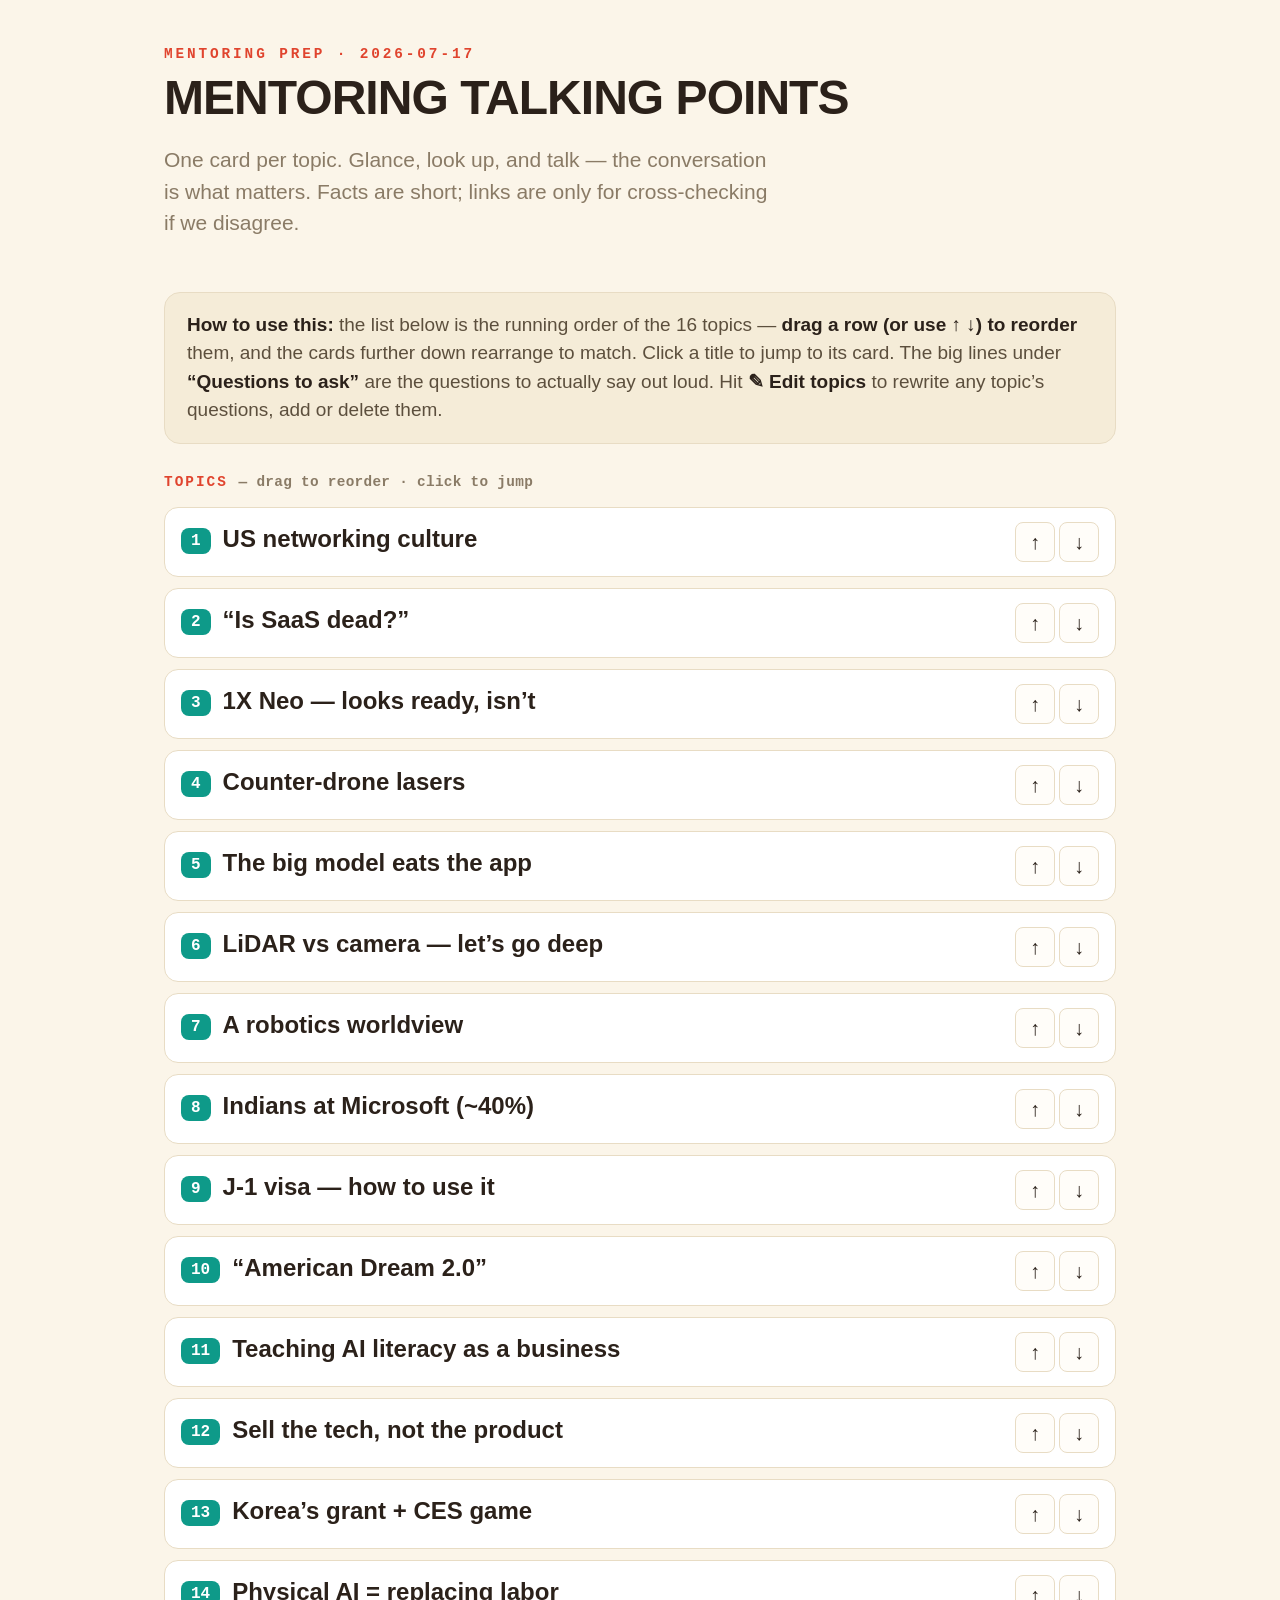
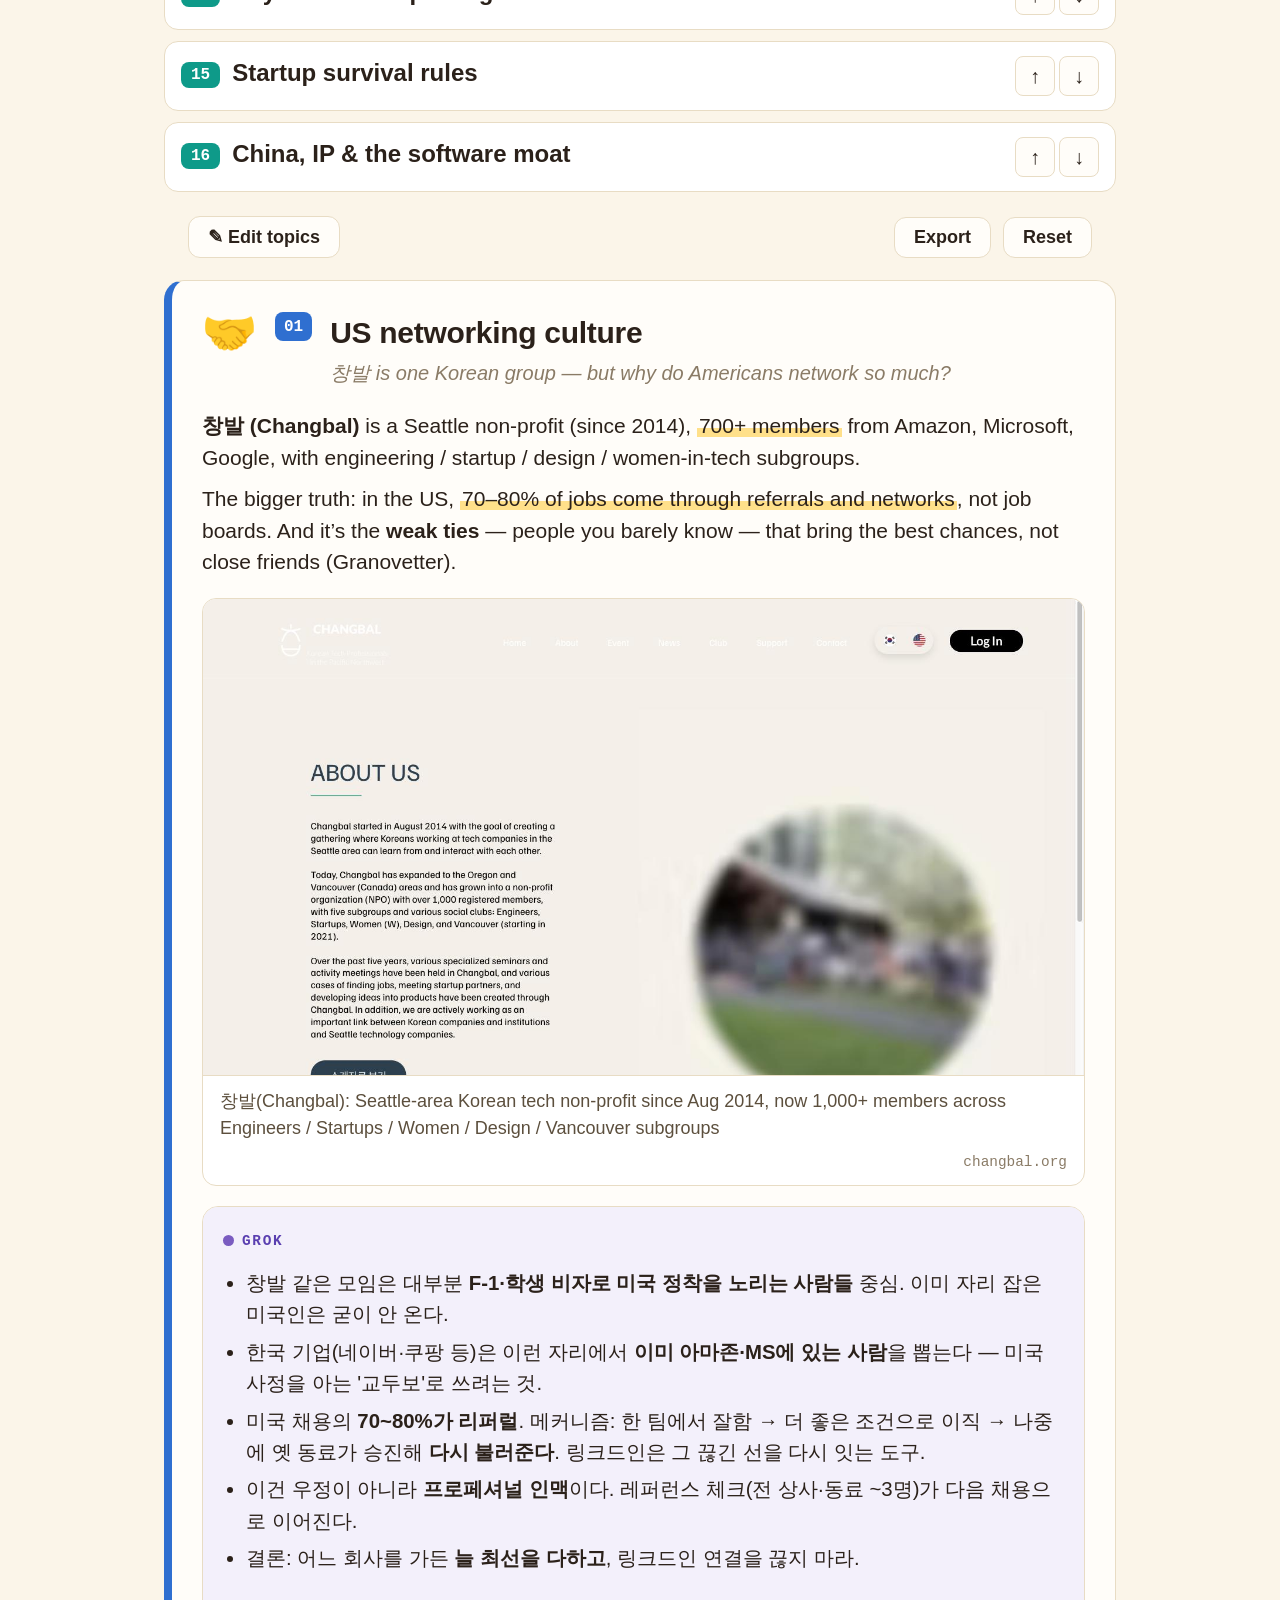
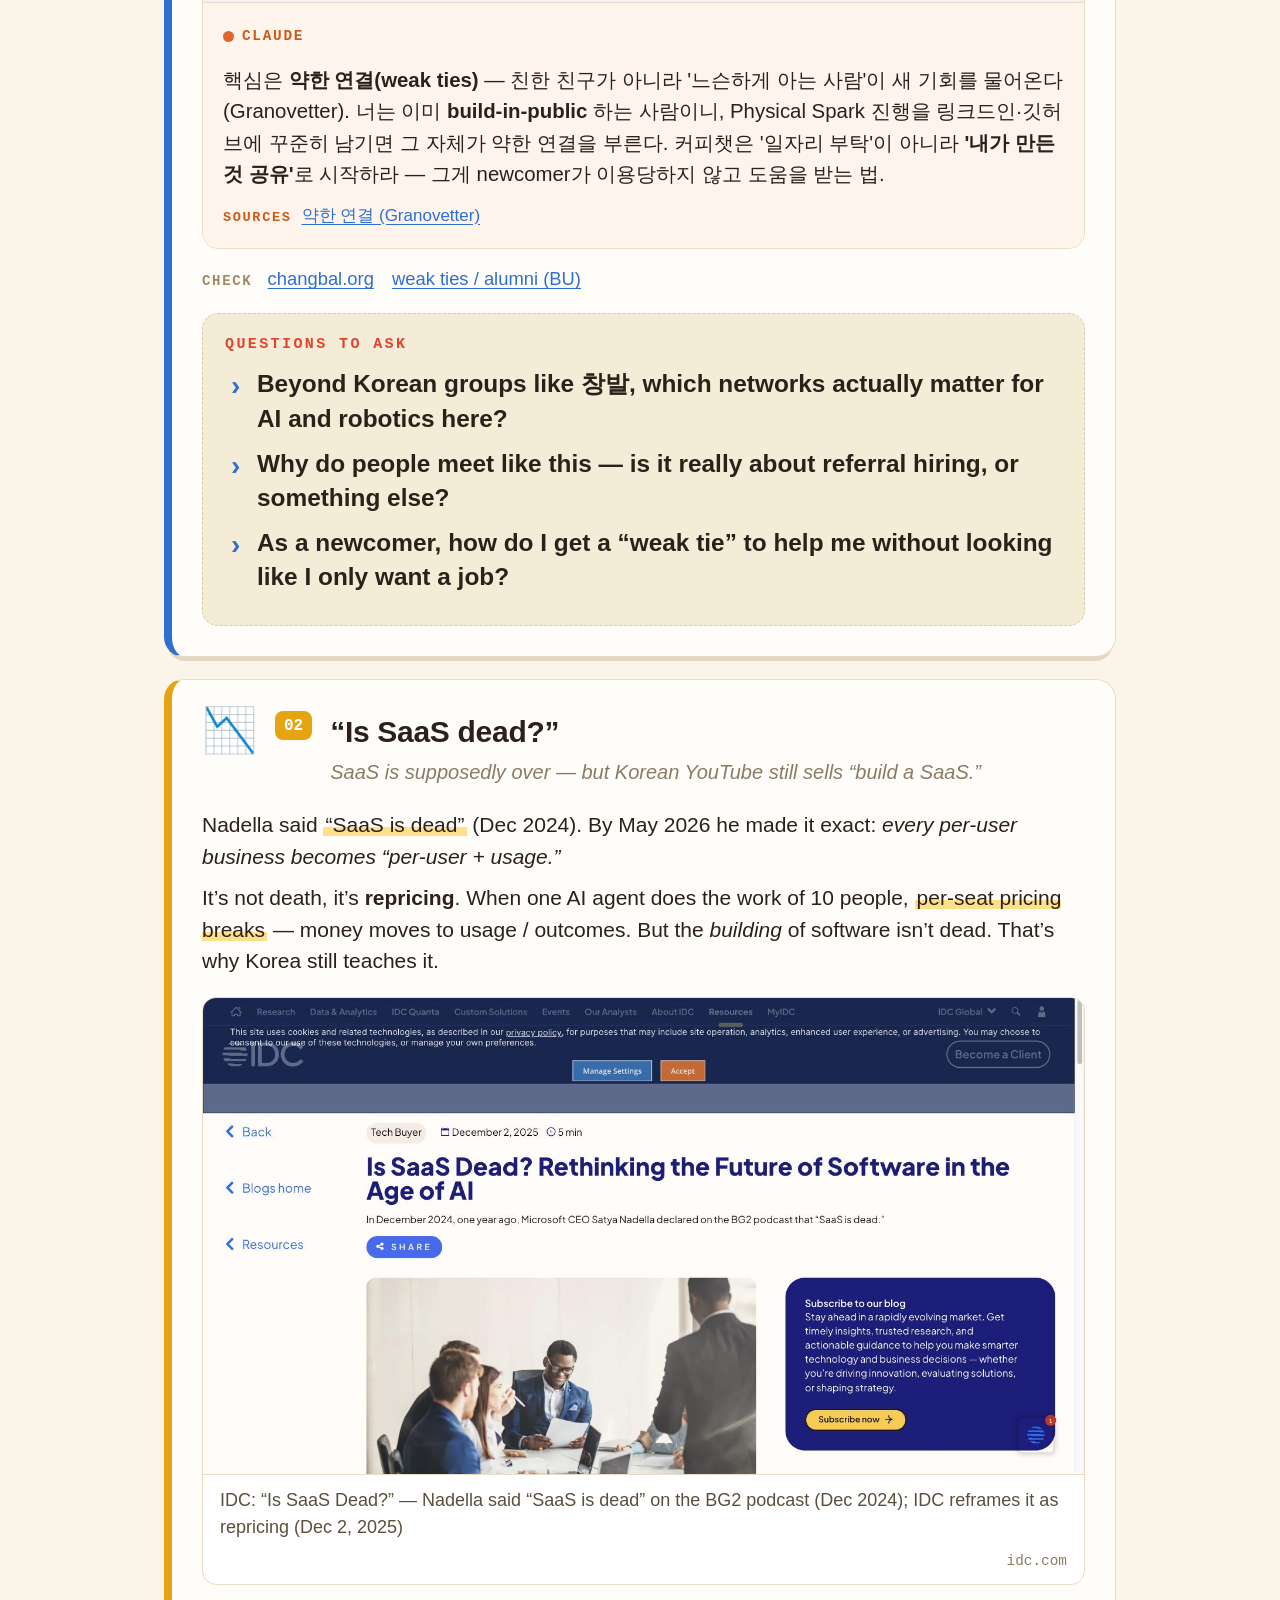
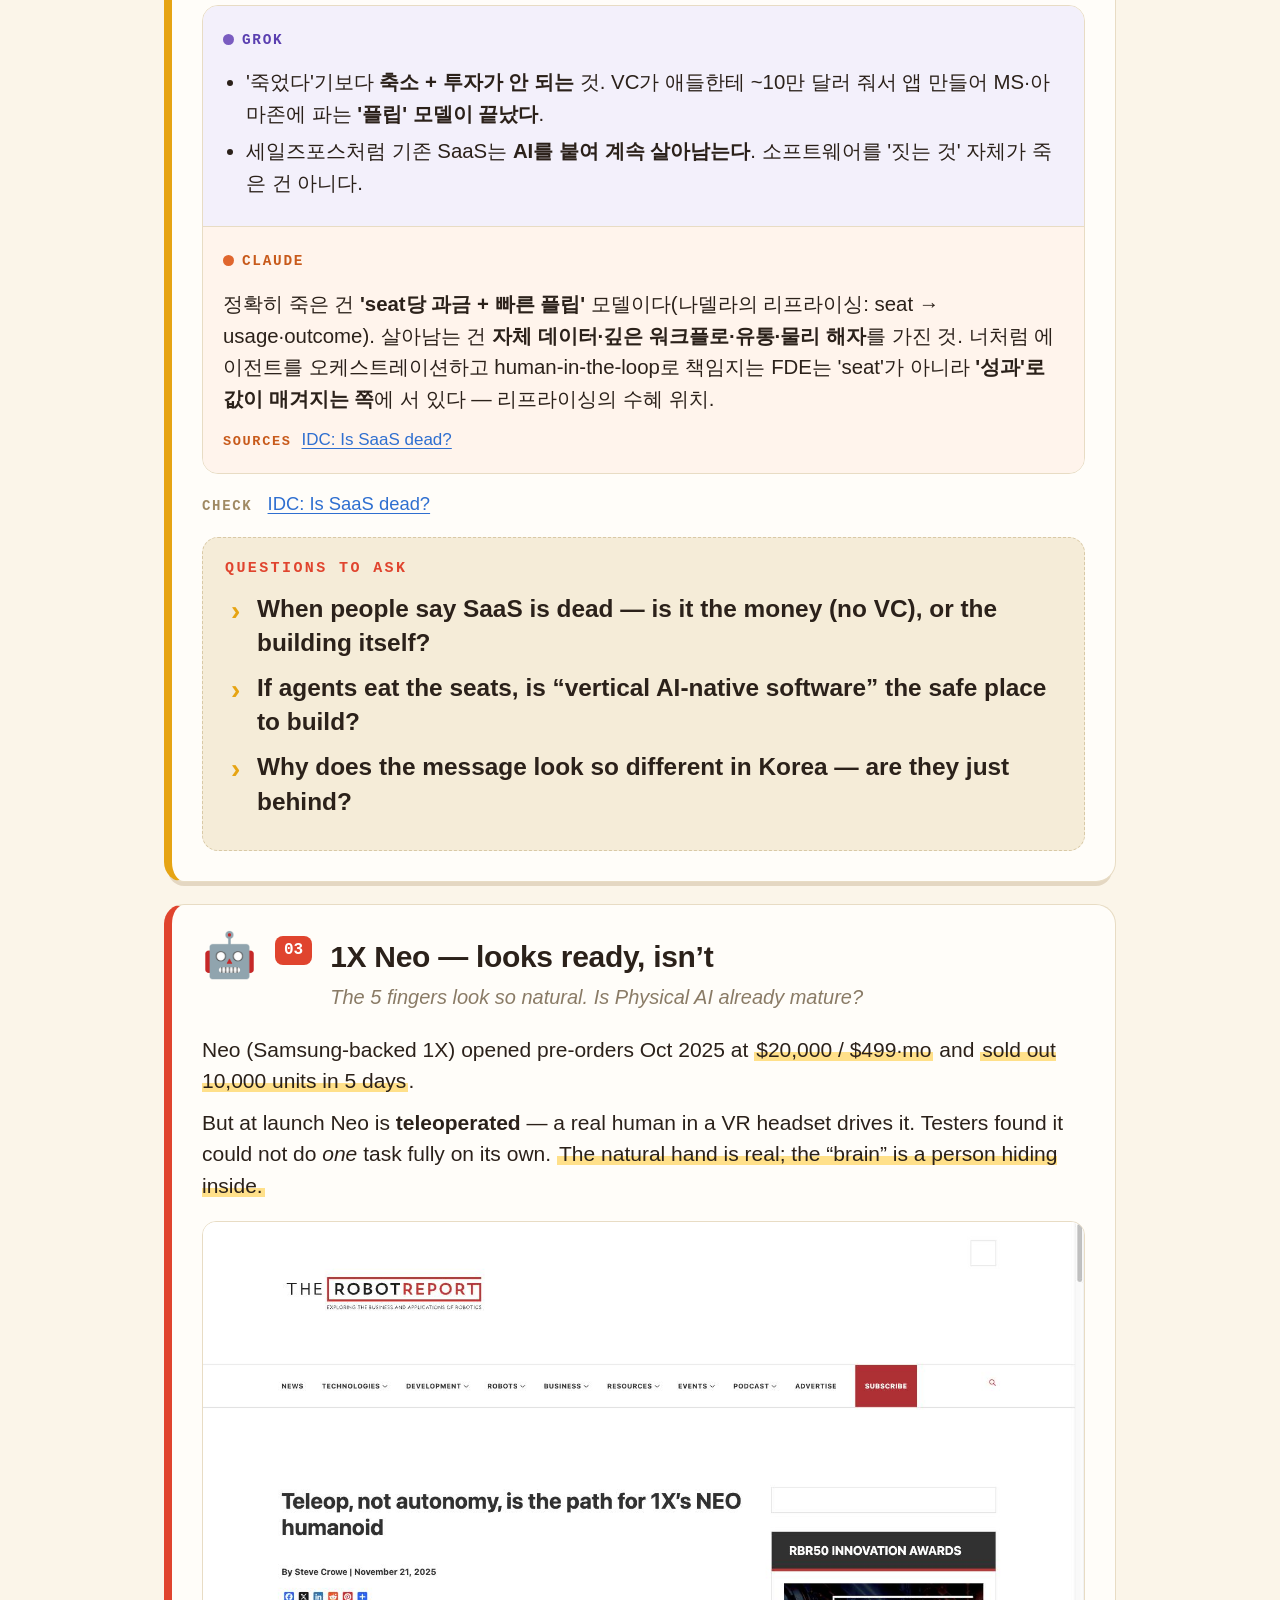
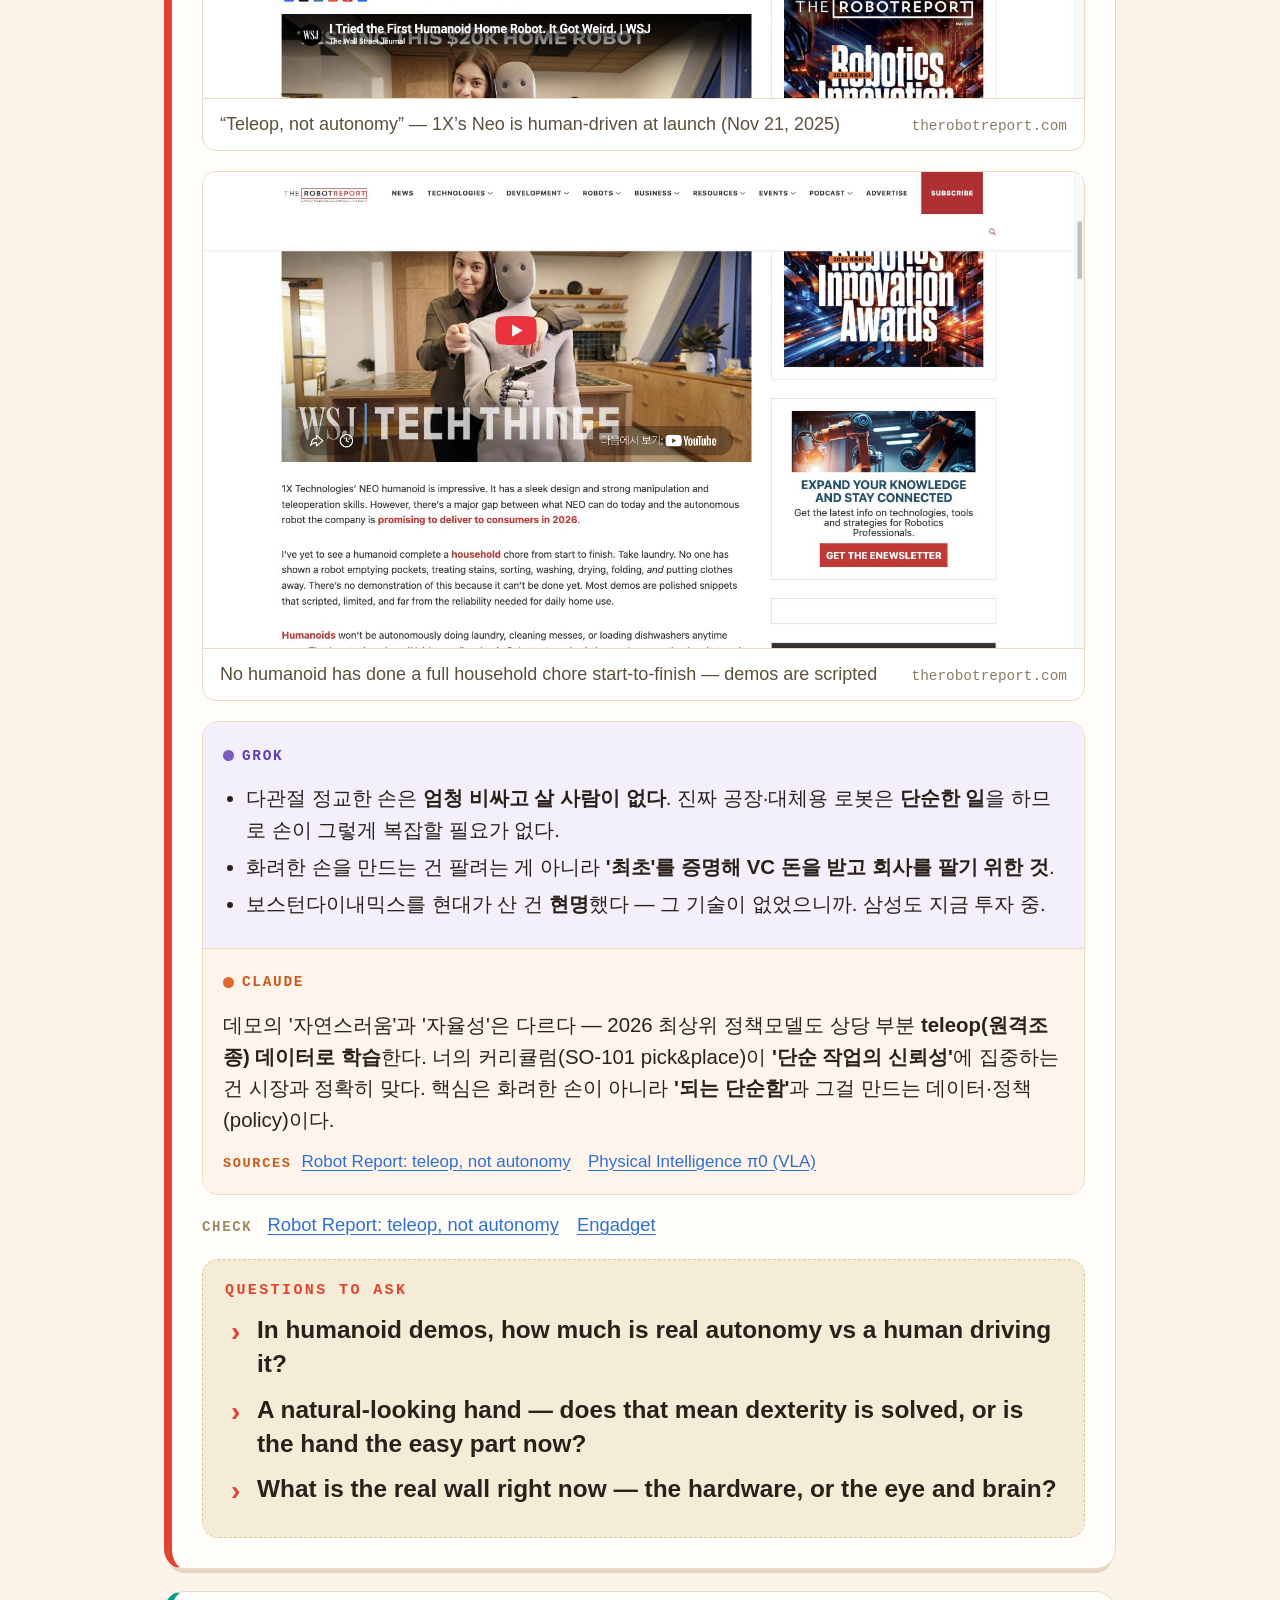
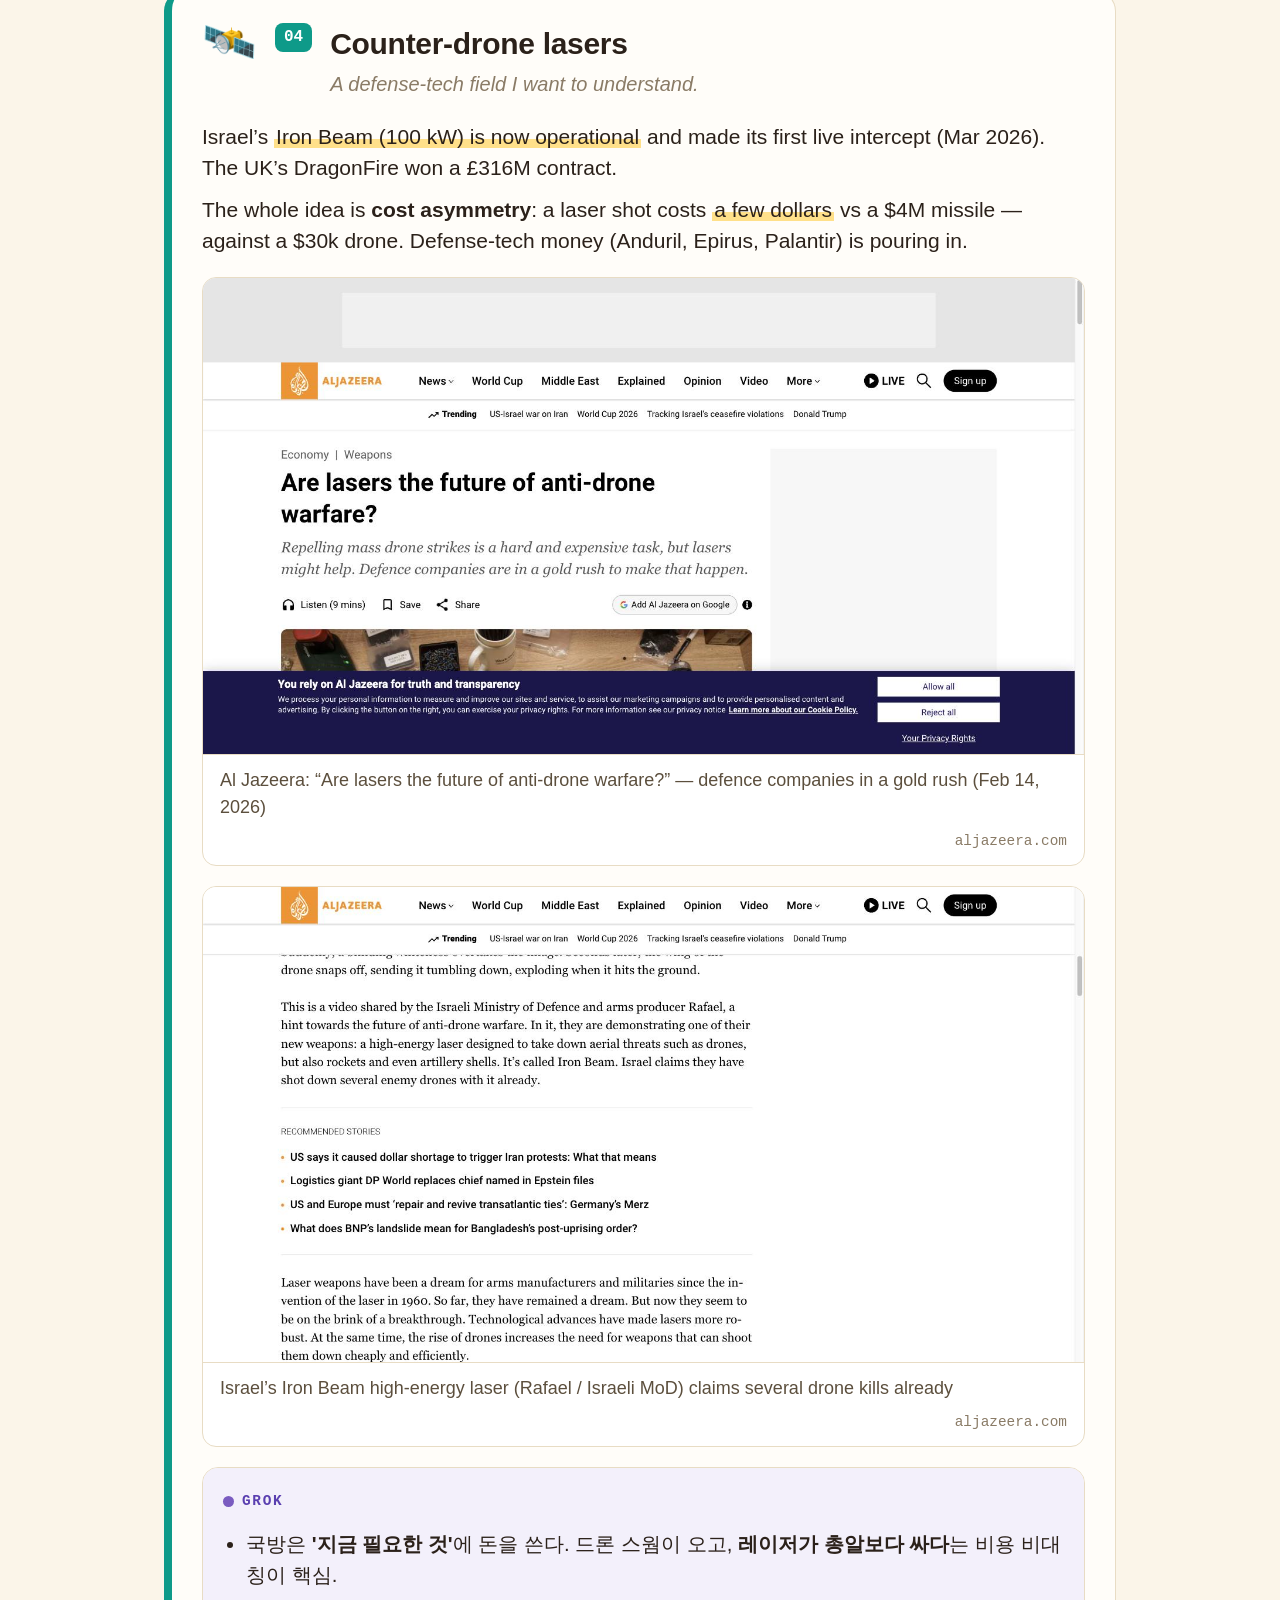
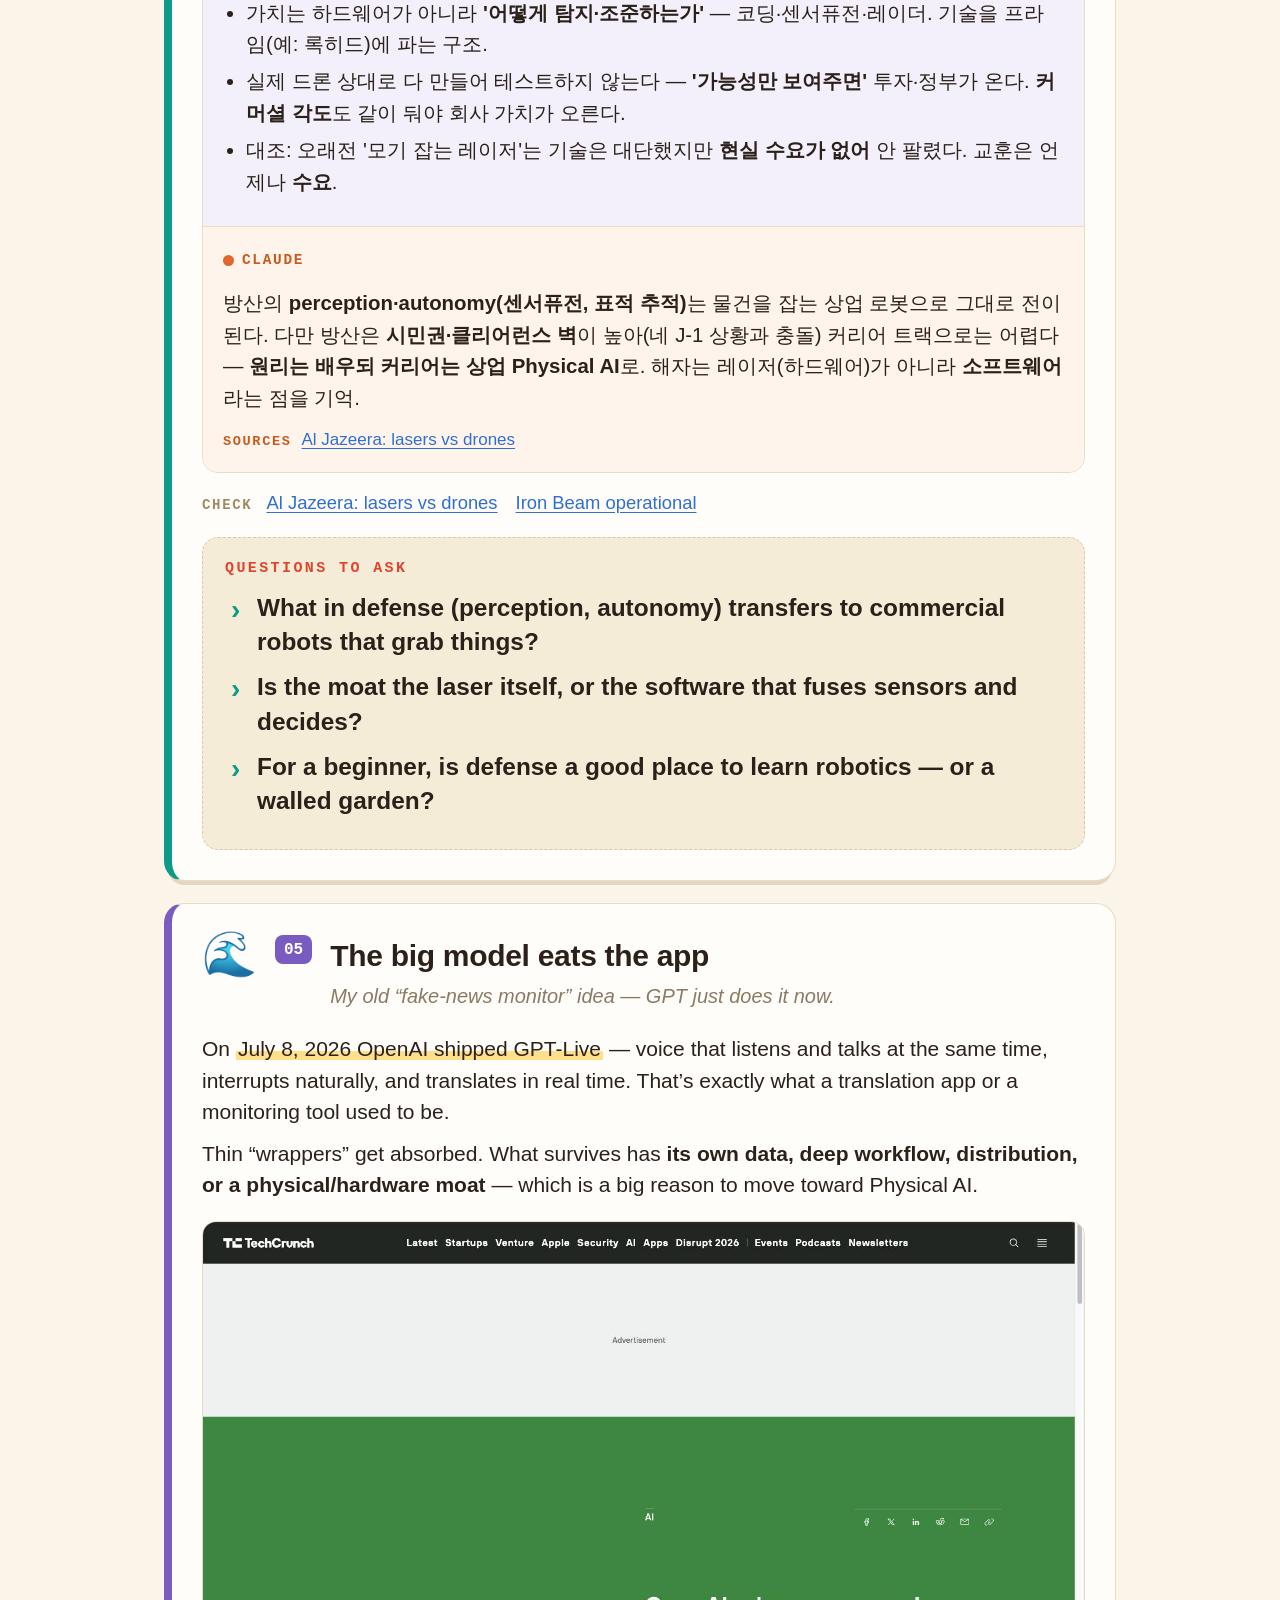
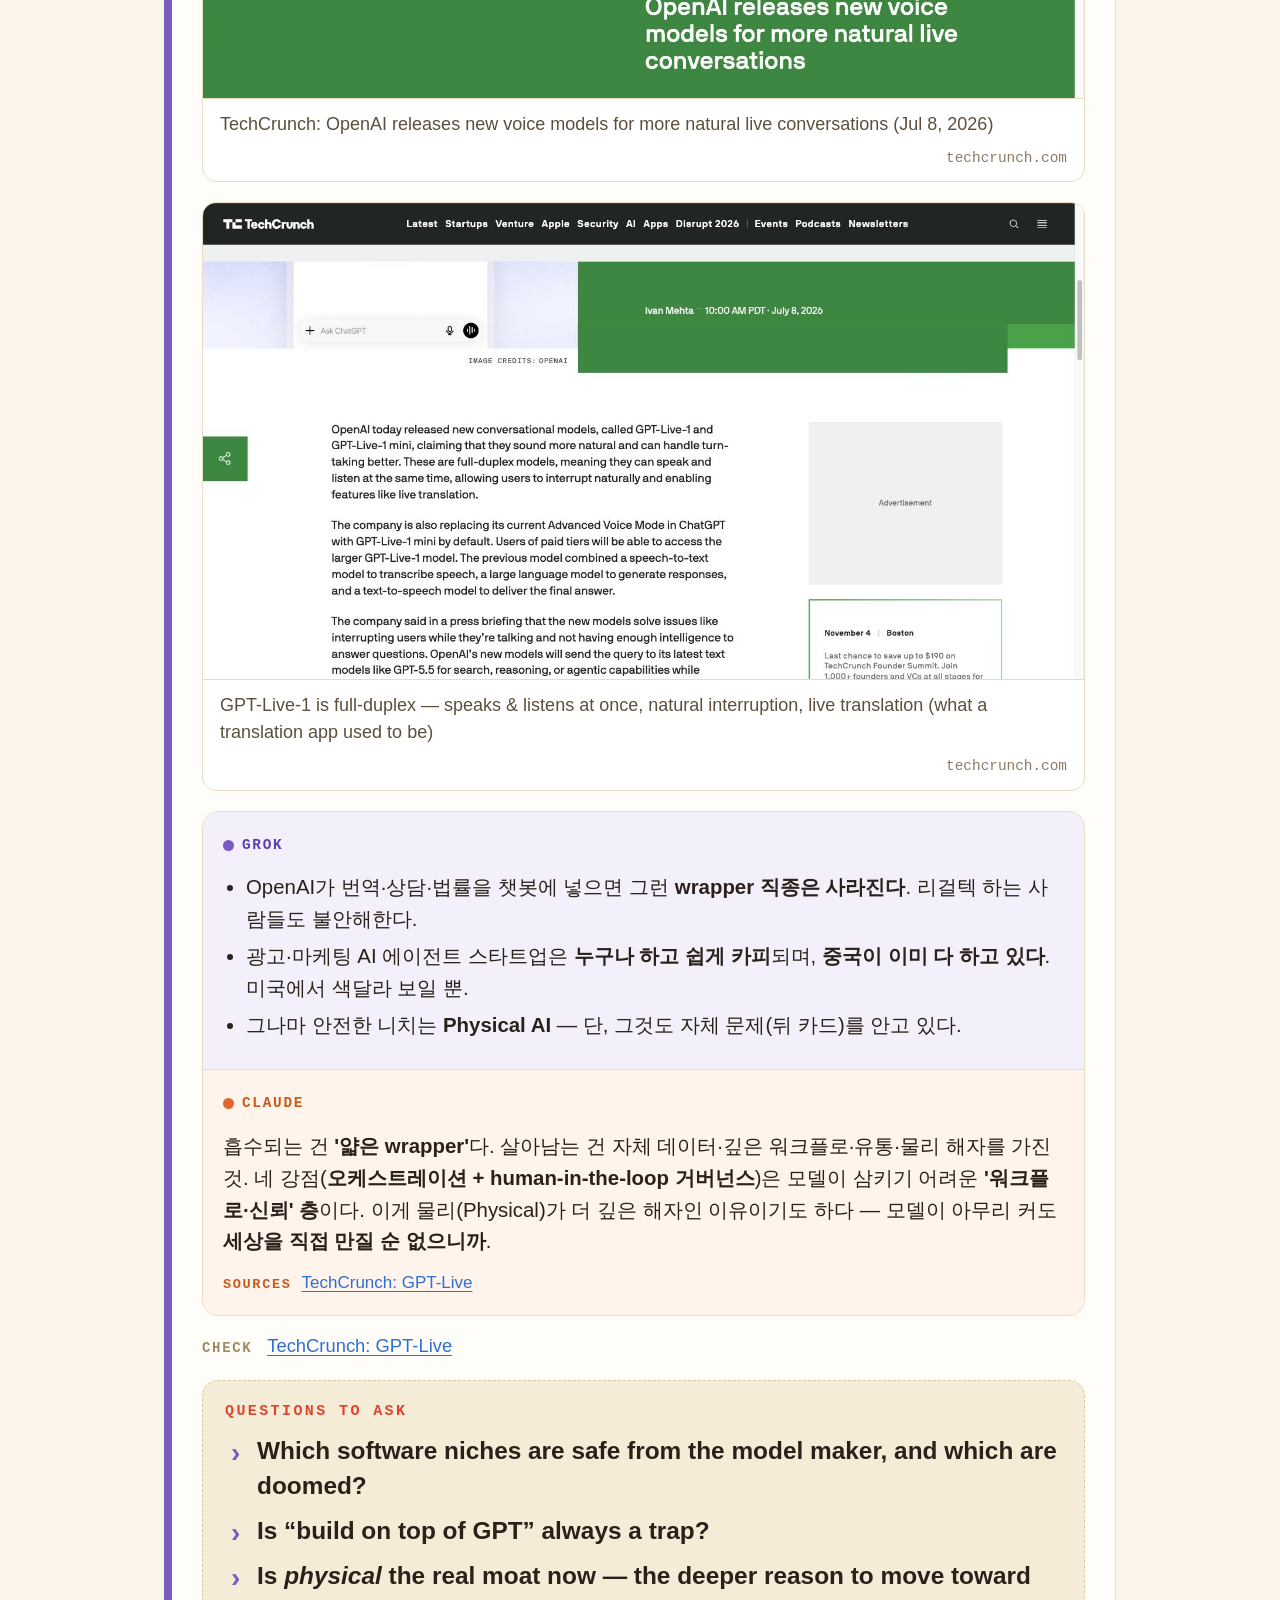
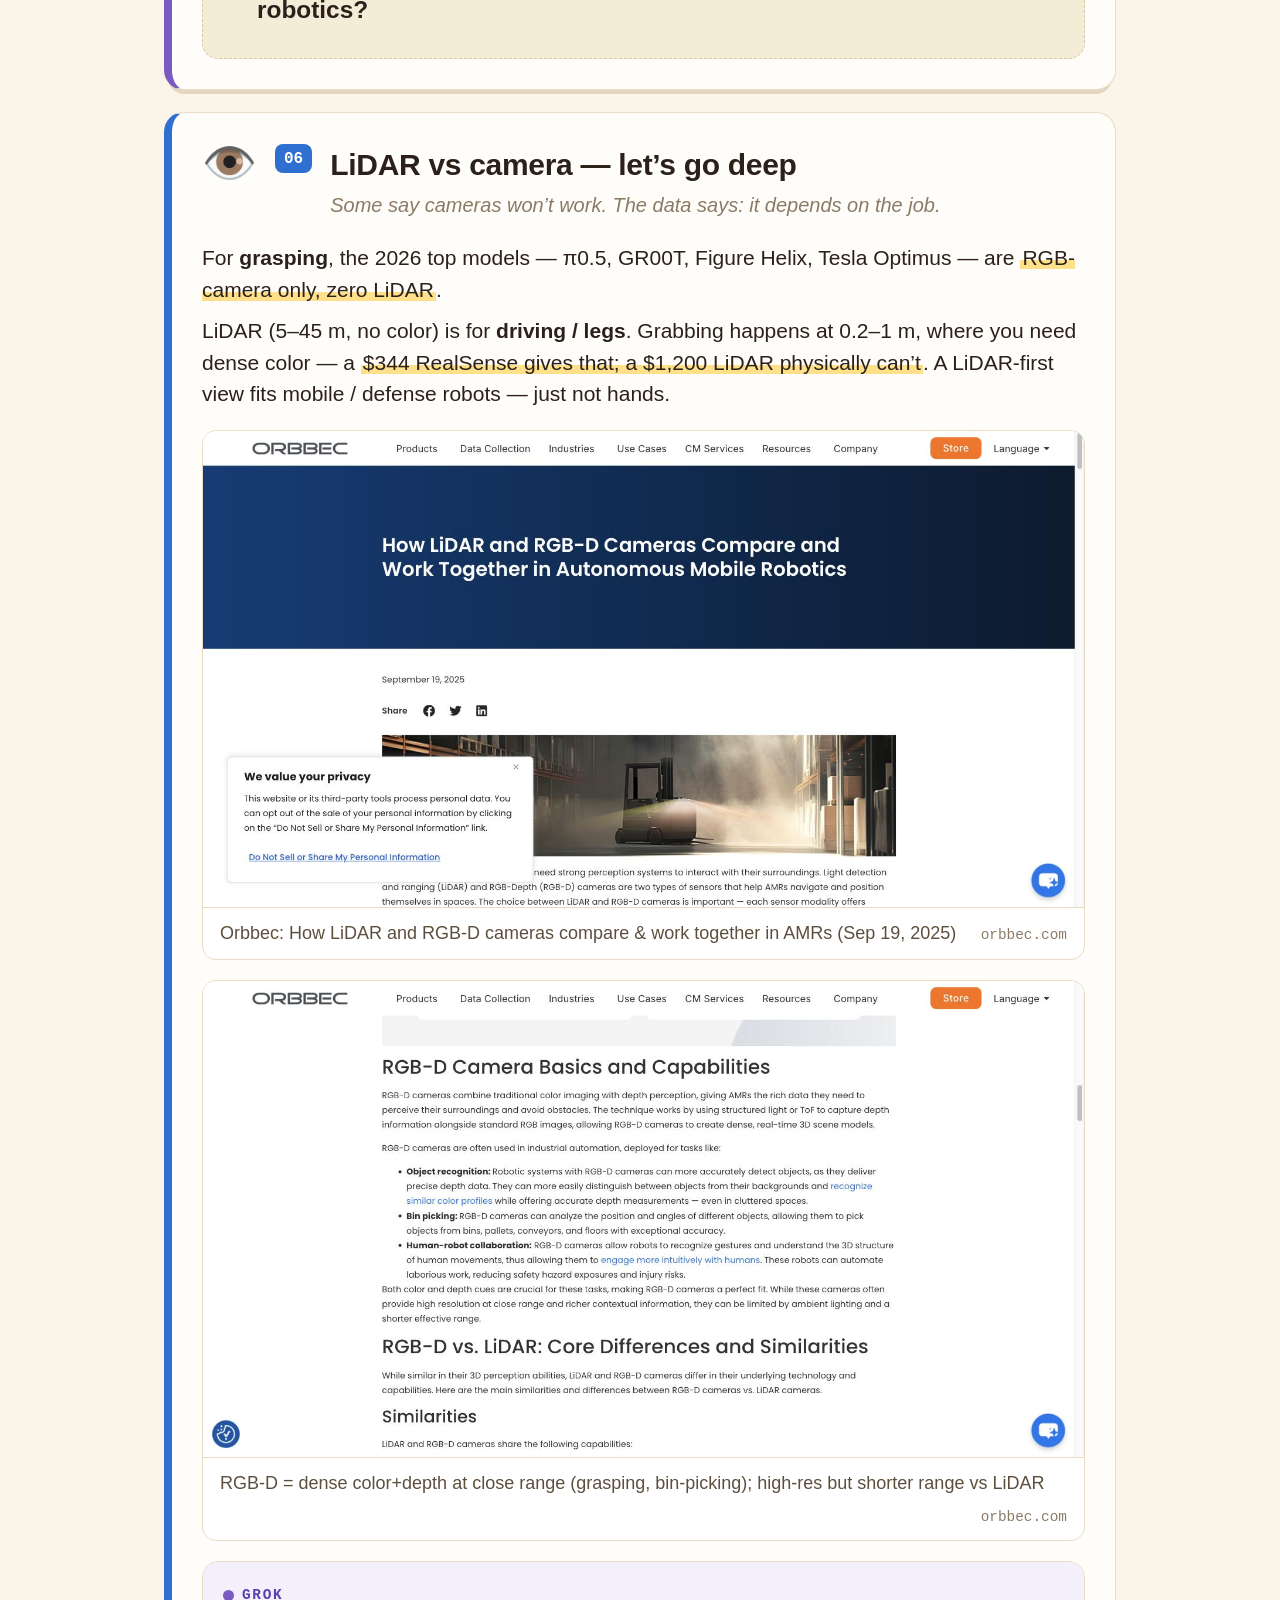
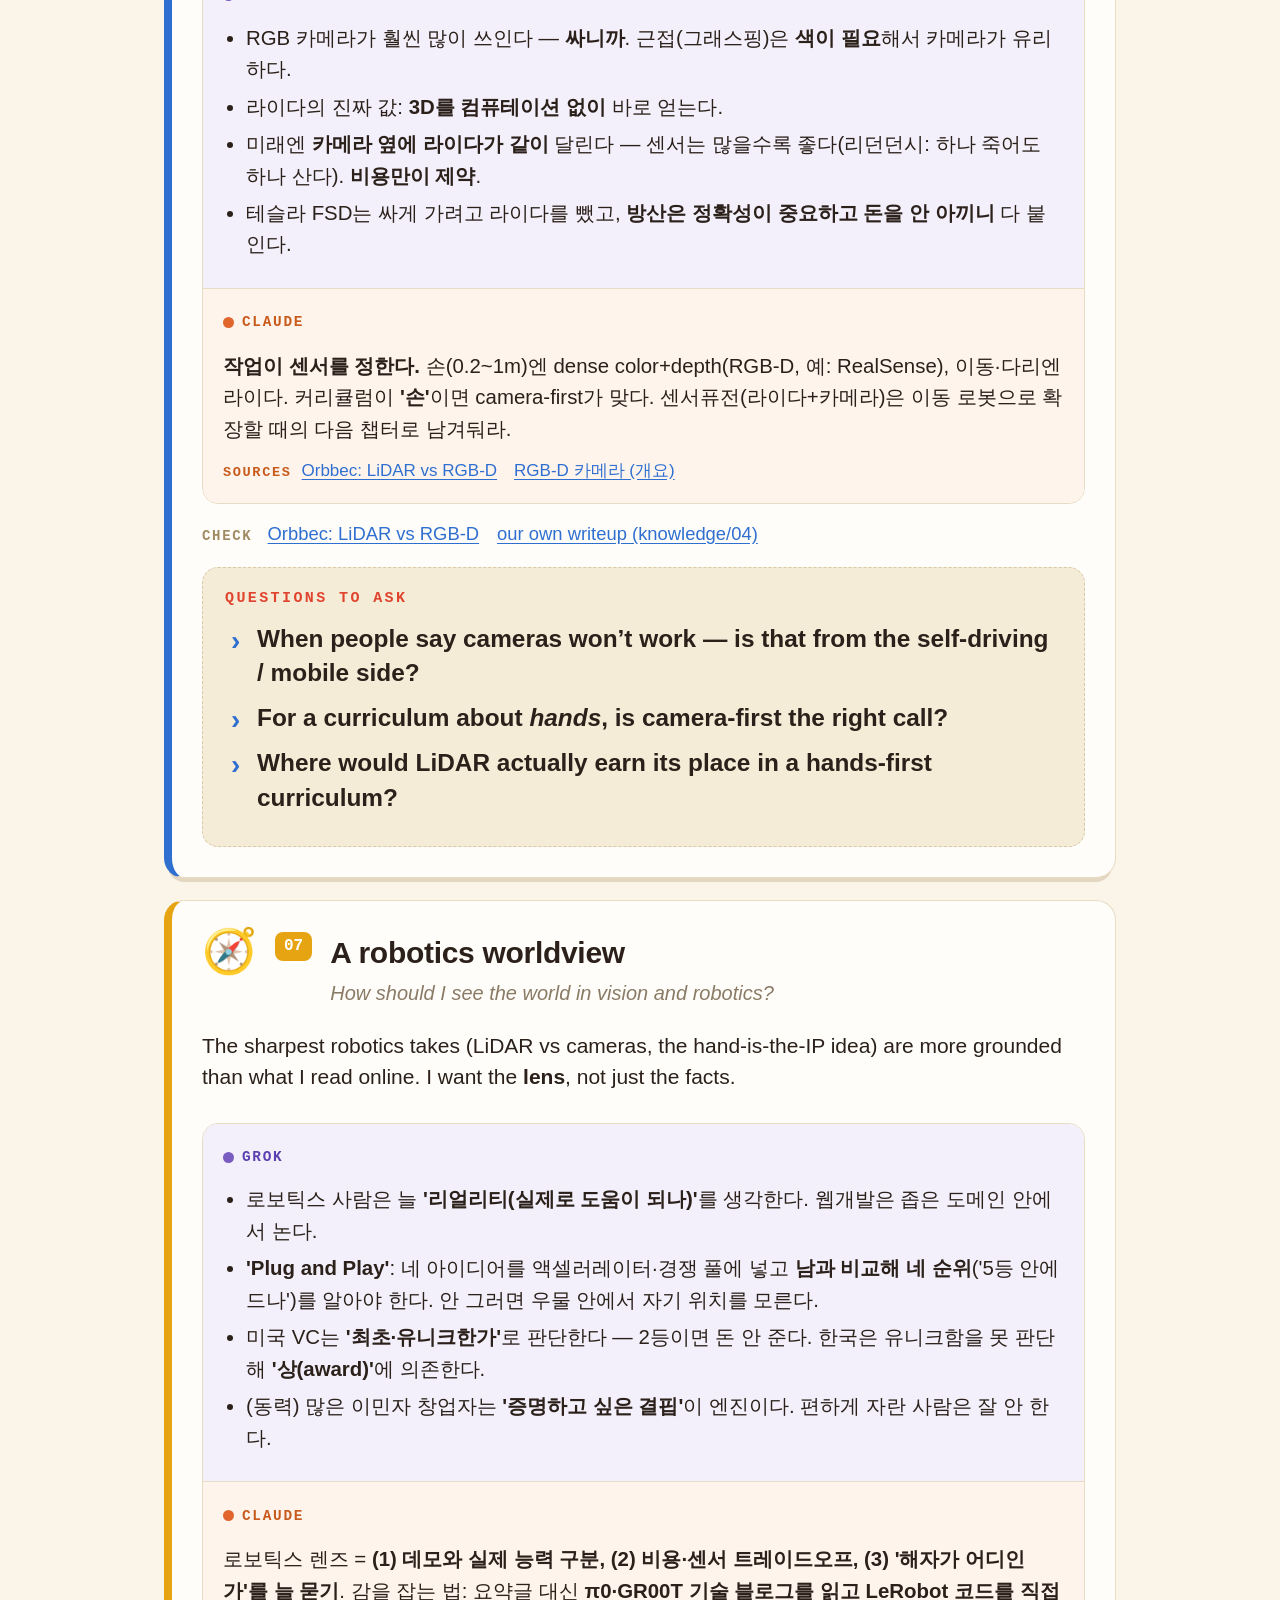
==== site/index.html @ 93ca3c7d "Make study notes public (study-data.js); drop the private/server layer Simpler model per owner's cal" ====
<!DOCTYPE html>
<html lang="en">
<head>
<meta charset="utf-8">
<meta name="viewport" content="width=device-width, initial-scale=1">
<title>Mentoring — talking points</title>
<meta name="description" content="A glance-and-speak sheet for an offline mentoring session: robots, software, visas, and building a life across the US and Korea.">
<style>
  :root{
    --bg:#fbf5e9; --bg2:#f5ecd8; --card:#fffdf9;
    --fg:#2b211a; --muted:#8a7b66; --line:#e8dcc4;
    --red:#e0442e; --gold:#e6a413; --blue:#2f6fd0; --teal:#0e9a89; --purple:#7a5cc0;
    --shadow:rgba(120,80,20,.18);
  }
  *{box-sizing:border-box}
  html{font-size:20px; scroll-behavior:smooth}
  @media (prefers-reduced-motion:reduce){ html{scroll-behavior:auto} }
  body{
    margin:0; background:var(--bg); color:var(--fg);
    font-family:-apple-system,"Segoe UI",Roboto,"Noto Sans","Apple SD Gothic Neo","Noto Sans KR",sans-serif;
    line-height:1.5; -webkit-font-smoothing:antialiased;
  }
  .mono{font-family:ui-monospace,"SF Mono",Menlo,Consolas,monospace}
  a{color:var(--blue); text-underline-offset:3px}

  /* ---------- header ---------- */
  header.top{
    max-width:1000px; margin:0 auto; padding:2.2rem 1.2rem 0.6rem;
  }
  .kicker{
    font-family:ui-monospace,"SF Mono",Menlo,Consolas,monospace;
    text-transform:uppercase; letter-spacing:.2em; font-size:.72rem;
    color:var(--red); font-weight:700;
  }
  header.top h1{
    font-size:2.4rem; font-weight:900; letter-spacing:-.02em; margin:.35rem 0 .3rem;
    text-transform:uppercase; line-height:1.05;
  }
  header.top .sub{ color:var(--muted); font-size:1.05rem; max-width:52ch }
  .whoami{
    display:none; margin-top:.7rem; padding:.5rem .8rem; border-radius:.6rem;
    background:#fff7e6; border:1px solid var(--line); font-size:.95rem;
  }
  .whoami b{color:var(--red)}

  /* ---------- how to use ---------- */
  .howto{
    max-width:1000px; margin:1rem auto 0; padding:0 1.2rem;
  }
  .howto .box{
    background:var(--bg2); border:1px solid var(--line); border-radius:.8rem;
    padding:.9rem 1.1rem; font-size:.95rem; color:#5c4f3d;
  }
  .howto .box b{color:var(--fg)}

  /* ---------- sticky nav ---------- */
  nav.jump{
    position:sticky; top:0; z-index:20; margin-top:1.2rem;
    background:rgba(251,245,233,.92); backdrop-filter:blur(8px);
    border-top:1px solid var(--line); border-bottom:1px solid var(--line);
  }
  nav.jump .row{
    max-width:1000px; margin:0 auto; padding:.55rem 1.2rem;
    display:flex; gap:.4rem; overflow-x:auto; scrollbar-width:thin;
  }
  nav.jump a{
    flex:0 0 auto; text-decoration:none; color:var(--fg);
    font-size:.82rem; font-weight:700; white-space:nowrap;
    padding:.35rem .7rem; border-radius:2rem; border:1px solid var(--line);
    background:var(--card);
  }
  nav.jump a .n{ color:var(--muted); font-family:ui-monospace,Menlo,monospace; margin-right:.35rem }
  nav.jump a:hover{ border-color:var(--red); color:var(--red) }

  /* ---------- cards ---------- */
  main{ max-width:1000px; margin:0 auto; padding:1.4rem 1.2rem 4rem }
  .card{
    background:var(--card); border:1px solid var(--line); border-radius:1rem;
    padding:1.4rem 1.5rem 1.5rem; margin:1.1rem 0;
    box-shadow:0 8px 0 -4px var(--shadow); scroll-margin-top:4.2rem;
    border-left:8px solid var(--accent, var(--red));
  }
  .card .head{ display:flex; align-items:flex-start; gap:.9rem }
  .card .icon{ font-size:2.2rem; line-height:1; flex:0 0 auto }
  .card .num{
    font-family:ui-monospace,Menlo,monospace; font-size:.8rem; font-weight:700;
    color:#fff; background:var(--accent,var(--red)); border-radius:.4rem;
    padding:.12rem .45rem; flex:0 0 auto; margin-top:.15rem;
  }
  .card h2{ font-size:1.5rem; font-weight:900; letter-spacing:-.01em; margin:.05rem 0 .15rem }
  .card .why{ color:var(--muted); font-size:1rem; font-style:italic; margin:0 0 .2rem }

  .card .context{ margin:.9rem 0 .2rem; font-size:1.05rem }
  .card .context p{ margin:.5rem 0 }
  .card .context .fact{ font-weight:700 }
  .hl{ background:linear-gradient(transparent 60%, #ffe08a 60%); padding:0 .1em }

  .situation{
    display:none; margin:.9rem 0; padding:.7rem .95rem; border-radius:.6rem;
    background:#fff2f0; border:1px solid #f3c9c1; font-size:1.02rem;
  }
  .situation .tag{
    display:inline-block; font-family:ui-monospace,Menlo,monospace; font-size:.7rem;
    text-transform:uppercase; letter-spacing:.12em; color:var(--red); font-weight:700; margin-right:.4rem;
  }

  /* ---------- study section (Grok × Claude notes) ----------
     Rendered per card from the committed study-data.js (window.MENTORING_STUDY),
     looked up by card id. Public content. */
  .study{
    display:none; margin:1rem 0 .3rem; border-radius:.8rem; overflow:hidden;
    border:1px solid var(--line);
  }
  .study .pane{ padding:.85rem 1rem .95rem; font-size:1.02rem; line-height:1.55 }
  .study .pane + .pane{ border-top:1px solid var(--line) }
  .study .grok{ background:#f3f0fb }        /* Grok — cool violet */
  .study .claude{ background:#fff4ec }      /* Claude — warm apricot */
  .study .who{
    display:inline-flex; align-items:center; gap:.4rem; margin-bottom:.4rem;
    font-family:ui-monospace,Menlo,monospace; font-size:.72rem; font-weight:800;
    text-transform:uppercase; letter-spacing:.12em;
  }
  .study .grok .who{ color:#5a3fb0 }
  .study .claude .who{ color:#c85a1b }
  .study .who .dot{ width:.55rem; height:.55rem; border-radius:50%; flex:0 0 auto }
  .study .grok .who .dot{ background:#7a5cc0 }
  .study .claude .who .dot{ background:#e0662e }
  .study .body p{ margin:.45rem 0 }
  .study .body ul{ margin:.4rem 0; padding-left:1.15rem }
  .study .body li{ margin:.28rem 0 }
  .study .body b{ color:var(--fg) }
  .study .srcs{ margin-top:.6rem; font-size:.85rem; color:var(--muted) }
  .study .srcs .tag{
    font-family:ui-monospace,Menlo,monospace; font-size:.68rem; text-transform:uppercase;
    letter-spacing:.12em; font-weight:800; color:#c85a1b; margin-right:.5rem;
  }
  .study .srcs a{ margin-right:.85rem; white-space:nowrap }
  @media print{
    .study{ break-inside:avoid; border:1px solid #ccc }
    .study .grok{ background:#f6f4fb } .study .claude{ background:#fff7f1 }
  }

  .evidence{ margin:.8rem 0 .2rem; font-size:.92rem; color:var(--muted) }
  .evidence .tag{
    font-family:ui-monospace,Menlo,monospace; font-size:.7rem; text-transform:uppercase;
    letter-spacing:.12em; font-weight:700; color:#a08a63; margin-right:.5rem;
  }
  .evidence a{ margin-right:.9rem; white-space:nowrap }

  .ask{
    margin-top:1rem; padding:1rem 1.1rem; background:var(--bg2);
    border-radius:.8rem; border:1px dashed #d9c9a6;
  }
  .ask .tag{
    display:block; font-family:ui-monospace,Menlo,monospace; font-size:.75rem;
    text-transform:uppercase; letter-spacing:.16em; color:var(--red); font-weight:800; margin-bottom:.5rem;
  }
  .ask ul{ margin:0; padding-left:0; list-style:none }
  .ask li{
    font-size:1.22rem; font-weight:600; line-height:1.4; margin:.55rem 0;
    padding-left:1.6rem; position:relative;
  }
  .ask li::before{
    content:"›"; position:absolute; left:.3rem; top:-.05rem;
    color:var(--accent,var(--red)); font-weight:900; font-size:1.4rem;
  }
  .ask li.personal::before{ content:"★"; font-size:1rem; top:.15rem }
  .ask li.personal{ color:#8a3b2f }

  /* "my own questions" card */
  .card.human{ border-left-color:var(--teal); background:#f4fbf9 }
  .card.human .todo{
    margin-top:.8rem; padding:1rem 1.1rem; border:2px dashed var(--teal);
    border-radius:.8rem; background:#eafaf6; font-size:1.05rem;
  }
  .card.human .todo .mono{ color:var(--teal); font-weight:700 }

  /* editable, reorderable question board */
  .q-list{ list-style:none; margin:.7rem 0 0; padding:0; counter-reset:q }
  .q-list li{
    counter-increment:q; display:flex; align-items:flex-start; gap:.6rem;
    background:#fff; border:1px solid var(--line); border-radius:.7rem;
    padding:.7rem .8rem; margin:.55rem 0; cursor:grab;
  }
  .q-list li.dragging{ opacity:.45 }
  .q-list li.over{ border-color:var(--teal); box-shadow:0 0 0 2px #bfe9e0 }
  .q-list li.empty{ justify-content:center; color:var(--muted); font-weight:500; cursor:auto }
  .q-list li::before{
    content:counter(q); flex:0 0 auto; font-family:ui-monospace,Menlo,monospace;
    font-weight:800; color:#fff; background:var(--teal); border-radius:.4rem;
    padding:.05rem .5rem; font-size:.8rem; margin-top:.28rem;
  }
  .q-list li.empty::before{ content:"" }
  .q-text{ flex:1; font-size:1.2rem; font-weight:600; line-height:1.4; outline:none; min-height:1.4em }
  .q-text:focus{ background:#fffbe8; border-radius:.35rem; box-shadow:0 0 0 3px #ffe08a }
  .q-text:empty::before{ content:"(type here…)"; color:var(--muted); font-weight:400 }
  .q-actions{ flex:0 0 auto; display:flex; gap:.2rem }
  .q-actions button{
    border:1px solid var(--line); background:var(--card); border-radius:.4rem;
    width:2rem; height:2rem; font-size:1rem; cursor:pointer; color:var(--fg); line-height:1;
  }
  .q-actions button:hover{ border-color:var(--teal); color:var(--teal) }
  .q-actions .del:hover{ border-color:var(--red); color:var(--red) }
  .q-add{ display:flex; gap:.5rem; margin-top:.8rem }
  .q-add input{
    flex:1; font-size:1.1rem; padding:.65rem .85rem; border:1px solid var(--line);
    border-radius:.6rem; font-family:inherit; background:#fff;
  }
  .q-add input:focus{ outline:none; border-color:var(--teal); box-shadow:0 0 0 3px #bfe9e0 }
  .q-add button{
    font-size:1rem; font-weight:800; padding:.65rem 1.2rem; border-radius:.6rem;
    border:none; background:var(--teal); color:#fff; cursor:pointer;
  }
  .q-tools{ display:flex; align-items:center; gap:.6rem; margin-top:.8rem; font-size:.85rem; color:var(--muted) }
  .q-tools .grow{ flex:1 }
  .q-tools button{
    background:transparent; color:var(--muted); border:1px solid var(--line);
    font-weight:600; padding:.35rem .8rem; border-radius:.6rem; cursor:pointer; font-size:.85rem;
  }
  .q-tools button:hover{ border-color:var(--teal); color:var(--teal) }
  @media print{ .q-add, .q-tools, .q-actions{ display:none } .q-list li{ cursor:auto } }

  footer{
    max-width:1000px; margin:0 auto; padding:1.5rem 1.2rem 3rem;
    color:var(--muted); font-size:.85rem; border-top:1px solid var(--line);
  }

  /* ---------- print ---------- */
  @media print{
    nav.jump, .howto{ display:none }
    body{ background:#fff }
    .card{ box-shadow:none; break-inside:avoid; border:1px solid #ccc }
    a{ color:#000 }
    .ask{ background:#f4f4f4 }
  }
  @media (max-width:640px){
    html{font-size:18px}
    header.top h1{font-size:2rem}
    .card{padding:1.1rem 1.1rem 1.2rem}
    .ask li{font-size:1.12rem}
  }

  /* ---------- vertical, todo-style topic reorder list ---------- */
  .reorder{ margin:0 0 1rem }
  .reorder-head{
    font-family:ui-monospace,Menlo,monospace; font-size:.72rem; text-transform:uppercase;
    letter-spacing:.14em; font-weight:800; color:var(--red);
  }
  .reorder-head .hint{ color:var(--muted); font-weight:600; letter-spacing:.02em; text-transform:none }
  /* #topicOrder reuses .q-list styling; its title is a jump link, not editable */
  #topicOrder .ord-title{ cursor:pointer }
  #topicOrder .ord-title:hover{ color:var(--red); text-decoration:underline }
  @media print{ .reorder{ display:none } }

  /* ---------- topic toolbar (edit-mode toggle + add) ---------- */
  .topic-tools{
    max-width:1000px; margin:1.2rem auto 0; padding:0 1.2rem;
    display:flex; align-items:center; gap:.6rem; flex-wrap:wrap;
  }
  .topic-tools .grow{ flex:1 }
  .topic-tools button{
    font-size:.9rem; font-weight:700; padding:.45rem .95rem; border-radius:.6rem;
    border:1px solid var(--line); background:var(--card); color:var(--fg); cursor:pointer;
  }
  .topic-tools button:hover{ border-color:var(--blue); color:var(--blue) }
  .topic-tools #editToggle.on{ background:var(--blue); color:#fff; border-color:var(--blue) }
  .topic-tools #topicStatus{ font-size:.82rem; color:var(--muted) }

  /* edit-mode affordances: only visible when <body class="editing"> */
  .card .card-ctl{ display:none }
  body.editing .card .card-ctl{ display:flex }
  body.editing .card{ cursor:default }
  body.editing .card[draggable="true"]{ cursor:grab }
  body.editing .card.dragging{ opacity:.45 }
  body.editing .card.over{ box-shadow:0 0 0 3px #bfe0ff }
  [data-edit]{ outline:none }
  body.editing [data-edit]:hover{ background:#fffbe8; border-radius:.35rem }
  body.editing [data-edit]:focus{ background:#fffbe8; border-radius:.35rem; box-shadow:0 0 0 3px #ffe08a }
  body.editing [data-edit]:empty::before{ content:attr(data-ph); color:var(--muted); font-weight:400; font-style:normal }

  .card-ctl{ gap:.25rem; margin-left:auto; align-items:center; flex:0 0 auto }
  .card-ctl button{
    border:1px solid var(--line); background:var(--card); border-radius:.4rem;
    width:2rem; height:2rem; font-size:1rem; cursor:pointer; color:var(--fg); line-height:1;
  }
  .card-ctl button:hover{ border-color:var(--blue); color:var(--blue) }
  .card-ctl .del:hover{ border-color:var(--red); color:var(--red) }
  .card .head{ position:relative }

  /* ask-question add/delete controls (edit mode only) */
  .ask li .q-del{
    display:none; margin-left:.5rem; border:none; background:transparent;
    color:var(--red); cursor:pointer; font-size:.9rem; vertical-align:middle;
  }
  body.editing .ask li .q-del{ display:inline }
  .ask .add-ask{
    display:none; margin-top:.6rem; background:transparent; border:1px dashed #d9c9a6;
    color:var(--muted); font-weight:700; padding:.4rem .8rem; border-radius:.5rem; cursor:pointer;
  }
  body.editing .ask .add-ask{ display:inline-block }
  .ask .add-ask:hover{ border-color:var(--red); color:var(--red) }

  /* ---------- reference image gallery ---------- */
  .gallery{ margin:1rem 0 .3rem; display:flex; flex-direction:column; gap:1rem }
  .gallery:empty{ margin:0 }
  figure.shot{
    margin:0; border:1px solid var(--line); border-radius:.7rem; overflow:hidden;
    background:#fff; position:relative;
  }
  figure.shot img{
    display:block; width:100%; height:auto; background:var(--bg2);
  }
  figure.shot figcaption{
    padding:.6rem .85rem; font-size:.9rem; color:#5c4f3d; border-top:1px solid var(--line);
    display:flex; align-items:baseline; gap:.5rem; flex-wrap:wrap;
  }
  figure.shot figcaption .src{
    font-family:ui-monospace,Menlo,monospace; font-size:.72rem; color:var(--muted);
    margin-left:auto; white-space:nowrap;
  }
  figure.shot .fig-del{
    display:none; position:absolute; top:.5rem; right:.5rem; z-index:2;
    width:1.9rem; height:1.9rem; border-radius:.4rem; border:none; cursor:pointer;
    background:rgba(224,68,46,.92); color:#fff; font-size:1rem; line-height:1;
  }
  body.editing figure.shot .fig-del{ display:block }
  .gallery-add{
    display:none; gap:.5rem; margin-top:.2rem; flex-wrap:wrap; align-items:center;
    padding:.7rem .8rem; border:1px dashed #cdbfe0; border-radius:.6rem; background:#faf7ff;
  }
  body.editing .gallery-add{ display:flex }
  .gallery-add input{
    font-size:.9rem; padding:.5rem .7rem; border:1px solid var(--line);
    border-radius:.5rem; font-family:inherit; background:#fff;
  }
  .gallery-add input.src{ flex:2 1 16rem }
  .gallery-add input.cap{ flex:2 1 12rem }
  .gallery-add input.host{ flex:1 1 8rem }
  .gallery-add button{
    font-size:.85rem; font-weight:800; padding:.5rem 1rem; border-radius:.5rem;
    border:none; background:var(--purple); color:#fff; cursor:pointer;
  }

  /* add-topic card */
  .add-topic{
    max-width:1000px; margin:1.1rem auto; padding:1.1rem 1.2rem;
    display:none; text-align:center;
  }
  body.editing .add-topic{ display:block }
  .add-topic button{
    font-size:1.05rem; font-weight:800; padding:.7rem 1.4rem; border-radius:.7rem;
    border:2px dashed var(--blue); background:#eef4ff; color:var(--blue); cursor:pointer;
  }

  /* evidence links become deletable + addable in edit mode */
  body:not(.editing) .evidence.empty{ display:none }
  .evidence .ev-del{
    display:none; border:none; background:transparent; color:var(--red);
    cursor:pointer; margin:0 .6rem 0 -.5rem; font-size:.8rem;
  }
  body.editing .evidence .ev-del{ display:inline }
  .ev-add{ margin-top:.5rem }

  @media print{
    .topic-tools, .card-ctl, .gallery-add, .add-topic, .ask li .q-del, .ask .add-ask, .ev-del{ display:none !important }
    figure.shot{ break-inside:avoid }
  }
</style>
</head>
<body>

<header class="top">
  <div class="kicker">Mentoring prep · 2026-07-17</div>
  <h1>Mentoring talking points</h1>
  <p class="sub">One card per topic. Glance, look up, and talk — the conversation is what matters. Facts are short; links are only for cross-checking if we disagree.</p>
  <div class="whoami" id="whoami"></div>
</header>

<div class="howto">
  <div class="box">
    <b>How to use this:</b> the list below is the running order of the 16 topics — <b>drag a row (or use ↑ ↓) to reorder</b> them,
    and the cards further down rearrange to match. Click a title to jump to its card. The big lines under <b>“Questions to ask”</b> are the
    questions to actually say out loud. Hit <b>✎ Edit topics</b> to rewrite any topic’s questions, add or delete them.
  </div>
</div>

<main>

  <!-- Vertical, todo-style reorder list for the 16 topics. Drag / ↑ ↓ to
       reorder (updates the cards below); click a title to jump to its card. -->
  <section class="reorder" aria-label="Topic order">
    <div class="reorder-head">Topics <span class="hint">— drag to reorder · click to jump</span></div>
    <ol class="q-list" id="topicOrder"></ol>
  </section>

  <!-- Topics: rendered from data by renderTopics(). The ✎ toolbar toggles
       editing of each card's title / questions / links / images. -->
  <div class="topic-tools">
    <button id="editToggle" type="button" title="Turn editing on/off">✎ Edit topics</button>
    <span id="topicStatus"></span>
    <span class="grow"></span>
    <button id="topicExport" type="button" title="Download all topic cards as a backup file">Export</button>
    <button id="topicReset" type="button" title="Restore the original built-in topics">Reset</button>
  </div>

  <div id="topicList"></div>

  <div class="add-topic">
    <button id="addTopic" type="button">＋ Add a topic card</button>
  </div>

</main>

<footer>
  <p>Private prep sheet · the public system lives at <span class="mono">mentoring.bit-habit.com</span> · personal notes stay off the public repo.</p>
</footer>

<!-- PUBLIC study layer (committed): per-card Grok×Claude notes. Loads on the
     live site and locally alike. Anything personal/sensitive is NOT here — it
     lives only in the git-ignored private/ folder as markdown. -->
<script src="study-data.js"></script>

<script>
  /* ============================================================
     The editable TOPIC CARDS are the whole page now: data-driven, reordered
     from a vertical todo-style list, edited in place, and synced via
     /api/topics (localStorage cache for offline/static use). Each card also
     shows a public Grok×Claude "study" block from the committed study-data.js
     (window.MENTORING_STUDY), looked up by card id.
     ============================================================ */

  /* ---------- (1) Topic cards ------------------------------------------- */
  (function(){
    // The built-in topics. This is the SEED (public-safe): the first paint and
    // the "Reset" target. Once you edit, your version is stored server-side
    // (/api/topics) and cached in localStorage, so the seed is just the origin.
    var TOPIC_SEED = [
      { id:"networking", icon:"🤝", accent:"blue", short:"Networking",
        title:"US networking culture",
        why:"창발 is one Korean group — but why do Americans network so much?",
        context:'<p><span class="fact">창발 (Changbal)</span> is a Seattle non-profit (since 2014), <span class="hl">700+ members</span> from Amazon, Microsoft, Google, with engineering / startup / design / women-in-tech subgroups.</p><p>The bigger truth: in the US, <span class="hl">70–80% of jobs come through referrals and networks</span>, not job boards. And it’s the <b>weak ties</b> — people you barely know — that bring the best chances, not close friends (Granovetter).</p>',
        evidence:[{label:"changbal.org",url:"https://www.changbal.org/en/about-us"},{label:"weak ties / alumni (BU)",url:"https://www.bu.edu/questrom/blog/the-power-of-alumni-networks-in-todays-changing-economic-landscape/"}],
        ask:["Beyond Korean groups like 창발, which networks actually matter for AI and robotics here?","Why do people meet like this — is it really about referral hiring, or something else?","As a newcomer, how do I get a “weak tie” to help me without looking like I only want a job?"],
        images:[{"src": "assets/networking-1-changbal.jpg", "cap": "창발(Changbal): Seattle-area Korean tech non-profit since Aug 2014, now 1,000+ members across Engineers / Startups / Women / Design / Vancouver subgroups", "host": "changbal.org"}] },
      { id:"saas", icon:"📉", accent:"gold", short:"SaaS dead?",
        title:"“Is SaaS dead?”",
        why:"SaaS is supposedly over — but Korean YouTube still sells “build a SaaS.”",
        context:'<p>Nadella said <span class="hl">“SaaS is dead”</span> (Dec 2024). By May 2026 he made it exact: <i>every per-user business becomes “per-user + usage.”</i></p><p>It’s not death, it’s <b>repricing</b>. When one AI agent does the work of 10 people, <span class="hl">per-seat pricing breaks</span> — money moves to usage / outcomes. But the <i>building</i> of software isn’t dead. That’s why Korea still teaches it.</p>',
        evidence:[{label:"IDC: Is SaaS dead?",url:"https://www.idc.com/resource-center/blog/is-saas-dead-rethinking-the-future-of-software-in-the-age-of-ai/"}],
        ask:["When people say SaaS is dead — is it the money (no VC), or the building itself?","If agents eat the seats, is “vertical AI-native software” the safe place to build?","Why does the message look so different in Korea — are they just behind?"],
        images:[{"src": "assets/saas-1-idc.jpg", "cap": "IDC: “Is SaaS Dead?” — Nadella said “SaaS is dead” on the BG2 podcast (Dec 2024); IDC reframes it as repricing (Dec 2, 2025)", "host": "idc.com"}] },
      { id:"neo", icon:"🤖", accent:"red", short:"1X Neo",
        title:"1X Neo — looks ready, isn’t",
        why:"The 5 fingers look so natural. Is Physical AI already mature?",
        context:'<p>Neo (Samsung-backed 1X) opened pre-orders Oct 2025 at <span class="hl">$20,000 / $499·mo</span> and <span class="hl">sold out 10,000 units in 5 days</span>.</p><p>But at launch Neo is <b>teleoperated</b> — a real human in a VR headset drives it. Testers found it could not do <i>one</i> task fully on its own. <span class="hl">The natural hand is real; the “brain” is a person hiding inside.</span></p>',
        evidence:[{label:"Robot Report: teleop, not autonomy",url:"https://www.therobotreport.com/teleop-not-autonomy-the-path-for-1x-neo-humanoid/"},{label:"Engadget",url:"https://www.engadget.com/ai/1x-neo-is-a-20000-home-robot-that-will-learn-chores-via-teleoperation-040252200.html"}],
        ask:["In humanoid demos, how much is real autonomy vs a human driving it?","A natural-looking hand — does that mean dexterity is solved, or is the hand the easy part now?","What is the real wall right now — the hardware, or the eye and brain?"],
        images:[{"src": "assets/neo-1-robotreport.jpg", "cap": "“Teleop, not autonomy” — 1X’s Neo is human-driven at launch (Nov 21, 2025)", "host": "therobotreport.com"}, {"src": "assets/neo-2-robotreport.jpg", "cap": "No humanoid has done a full household chore start-to-finish — demos are scripted", "host": "therobotreport.com"}] },
      { id:"drones", icon:"🛰️", accent:"teal", short:"Drone lasers",
        title:"Counter-drone lasers",
        why:"A defense-tech field I want to understand.",
        context:'<p>Israel’s <span class="hl">Iron Beam (100 kW) is now operational</span> and made its first live intercept (Mar 2026). The UK’s DragonFire won a £316M contract.</p><p>The whole idea is <b>cost asymmetry</b>: a laser shot costs <span class="hl">a few dollars</span> vs a $4M missile — against a $30k drone. Defense-tech money (Anduril, Epirus, Palantir) is pouring in.</p>',
        evidence:[{label:"Al Jazeera: lasers vs drones",url:"https://www.aljazeera.com/economy/2026/2/14/are-lasers-the-future-of-anti-drone-warfare"},{label:"Iron Beam operational",url:"https://nationalsecurityjournal.org/israel-now-has-fully-operational-100-kilowatt-iron-beam-lasers/"}],
        ask:["What in defense (perception, autonomy) transfers to commercial robots that grab things?","Is the moat the laser itself, or the software that fuses sensors and decides?","For a beginner, is defense a good place to learn robotics — or a walled garden?"],
        images:[{"src": "assets/drones-1-aljazeera.jpg", "cap": "Al Jazeera: “Are lasers the future of anti-drone warfare?” — defence companies in a gold rush (Feb 14, 2026)", "host": "aljazeera.com"}, {"src": "assets/drones-2-aljazeera.jpg", "cap": "Israel’s Iron Beam high-energy laser (Rafael / Israeli MoD) claims several drone kills already", "host": "aljazeera.com"}] },
      { id:"software-eaten", icon:"🌊", accent:"purple", short:"GPT eats apps",
        title:"The big model eats the app",
        why:"My old “fake-news monitor” idea — GPT just does it now.",
        context:'<p>On <span class="hl">July 8, 2026 OpenAI shipped GPT-Live</span> — voice that listens and talks at the same time, interrupts naturally, and translates in real time. That’s exactly what a translation app or a monitoring tool used to be.</p><p>Thin “wrappers” get absorbed. What survives has <b>its own data, deep workflow, distribution, or a physical/hardware moat</b> — which is a big reason to move toward Physical AI.</p>',
        evidence:[{label:"TechCrunch: GPT-Live",url:"https://techcrunch.com/2026/07/08/openai-releases-new-voice-models-for-more-natural-live-conversations/"}],
        ask:["Which software niches are safe from the model maker, and which are doomed?","Is “build on top of GPT” always a trap?","Is <i>physical</i> the real moat now — the deeper reason to move toward robotics?"],
        images:[{"src": "assets/software-eaten-1-techcrunch.jpg", "cap": "TechCrunch: OpenAI releases new voice models for more natural live conversations (Jul 8, 2026)", "host": "techcrunch.com"}, {"src": "assets/software-eaten-2-techcrunch.jpg", "cap": "GPT-Live-1 is full-duplex — speaks & listens at once, natural interruption, live translation (what a translation app used to be)", "host": "techcrunch.com"}] },
      { id:"lidar", icon:"👁️", accent:"blue", short:"LiDAR vs camera",
        title:"LiDAR vs camera — let’s go deep",
        why:"Some say cameras won’t work. The data says: it depends on the job.",
        context:'<p>For <b>grasping</b>, the 2026 top models — π0.5, GR00T, Figure Helix, Tesla Optimus — are <span class="hl">RGB-camera only, zero LiDAR</span>.</p><p>LiDAR (5–45 m, no color) is for <b>driving / legs</b>. Grabbing happens at 0.2–1 m, where you need dense color — a <span class="hl">$344 RealSense gives that; a $1,200 LiDAR physically can’t</span>. A LiDAR-first view fits mobile / defense robots — just not hands.</p>',
        evidence:[{label:"Orbbec: LiDAR vs RGB-D",url:"https://www.orbbec.com/blog/how-lidar-and-rgbd-cameras-compare-and-work-together/"},{label:"our own writeup (knowledge/04)",url:"https://physical-spark.bit-habit.com"}],
        ask:["When people say cameras won’t work — is that from the self-driving / mobile side?","For a curriculum about <i>hands</i>, is camera-first the right call?","Where would LiDAR actually earn its place in a hands-first curriculum?"],
        images:[{"src": "assets/lidar-1-orbbec.jpg", "cap": "Orbbec: How LiDAR and RGB-D cameras compare & work together in AMRs (Sep 19, 2025)", "host": "orbbec.com"}, {"src": "assets/lidar-2-orbbec.jpg", "cap": "RGB-D = dense color+depth at close range (grasping, bin-picking); high-res but shorter range vs LiDAR", "host": "orbbec.com"}] },
      { id:"worldview", icon:"🧭", accent:"gold", short:"Worldview",
        title:"A robotics worldview",
        why:"How should I <i>see</i> the world in vision and robotics?",
        context:'<p>The sharpest robotics takes (LiDAR vs cameras, the hand-is-the-IP idea) are more grounded than what I read online. I want the <b>lens</b>, not just the facts.</p>',
        evidence:[],
        ask:["What mental models does a robotics person have that a web developer does not?","How do you tell a <i>real</i> capability from a staged demo (like Neo)?","What should I read or watch to start seeing the world this way?"],
        images:[] },
      { id:"india", icon:"🇮🇳", accent:"red", short:"Indians at MS",
        title:"Indians at Microsoft (~40%)",
        why:"I saw it at MS yesterday. What can we learn from them?",
        context:'<p><span class="hl">70%+ of US H-1B visas go to Indians.</span> They’re ~1% of the US population but ~6% of Silicon Valley — and run Microsoft, Google, Adobe, IBM.</p><p>It looks less like “born better” and more like <b>structure</b>: brutal IIT selection (0.5–2% get in), the US grad-school pipeline, English fluency, and <span class="hl">tight referral / mentor networks</span> that pull in the next wave.</p>',
        evidence:[{label:"Newsweek: Indian CEOs",url:"https://www.newsweek.com/2025/08/08/indian-ceos-america-are-more-common-everwhat-sets-them-apart-2101964.html"}],
        ask:["Is the Indian edge really skill — or English, or the network and pipeline?","What can Koreans copy — is it the referral culture?","How does H-1B shape who gets hired here?"],
        images:[{"src": "assets/india-1-newsweek.jpg", "cap": "Newsweek: “Indian CEOs in America Are More Common Than Ever — What Sets Them Apart?” (Jul 23, 2025)", "host": "newsweek.com"}] },
      { id:"visa", icon:"🛂", accent:"teal", short:"J-1 visa",
        title:"J-1 visa — how to use it",
        why:"I can get one. How do I make it work for me?",
        context:'<p>J-1 (exchange / trainee) can carry the <span class="hl">2-year home-country rule (INA 212(e))</span>. If it applies, <b>no H-1B and no green card</b> until you serve 2 years back home — or get a waiver (no-objection letter, US agency interest, hardship).</p><p>People use J-1 as a <b>bridge</b>, but 212(e) is the catch to check first.</p>',
        evidence:[{label:"state.gov: J-1 waiver",url:"https://travel.state.gov/content/travel/en/us-visas/study/exchange/waiver-of-the-exchange-visitor.html"},{label:"USCIS I-612",url:"https://www.uscis.gov/i-612"}],
        ask:["Given my plan (Korea first, then foreign firms), does J-1 help me or trap me?","Is the 2-year rule a real wall, or waivable in a case like mine?","Have you seen good J-1 → longer-term paths?"],
        images:[{"src": "assets/visa-1-uscis.jpg", "cap": "USCIS Form I-612: J-1 exchange visitors file this to waive the 2-year foreign-residence requirement of INA §212(e)", "host": "uscis.gov"}] },
      { id:"american-dream", icon:"🗽", accent:"gold", short:"Am. Dream 2.0",
        title:"“American Dream 2.0”",
        why:"The idea from that video — is it real?",
        context:'<p>The 2026 framing: <span class="hl">earn US-level pay while living somewhere cheaper</span> (geographic arbitrage), or build for the US market remotely. US software pay ~$115k vs ~$75k for the same job in Europe.</p><p>Real — but with tax / “permanent establishment” catches. <span style="color:var(--muted)">(The theme of a video I came across; I couldn’t pin down its exact title.)</span></p>',
        evidence:[{label:"Forbes: new American Dream overseas",url:"https://www.forbes.com/sites/meggenharris/2026/05/12/the-new-american-dream-may-be-overseas/"}],
        ask:["Is American Dream 2.0 mainly remote-US-income, or building US products from Korea?","How do I position myself to earn US-level pay from Korea?","What’s the catch most people miss?"],
        images:[{"src": "assets/american-dream-1-forbes.jpg", "cap": "Forbes: “The New American Dream May Be Overseas” — remote work + geographic arbitrage (May 12, 2026)", "host": "forbes.com"}] },
      { id:"ai-literacy", icon:"📚", accent:"purple", short:"AI teaching",
        title:"Teaching AI literacy as a business",
        why:"Accessibility, not deep expertise, as my value.",
        context:'<p>AI corporate-training is <span class="hl">~$7.5B in 2026, growing ~19%/yr</span>. The wanted person is the <b>“AI Generalist”</b> — a domain expert with high AI literacy, <i>not</i> a computer scientist.</p><p>That’s the “accessibility over expertise” wedge — and it connects straight to Physical Spark: teach the easy on-ramp, add <i>physical</i> later.</p>',
        evidence:[{label:"AI training market",url:"https://www.mordorintelligence.com/industry-reports/ai-powered-corporate-training-market"},{label:"AI literacy 2026",url:"https://www.datacamp.com/blog/the-state-of-data-and-ai-literacy-in-2026-definitions-statistics-and-the-ai-skills-gap"}],
        ask:["Does the US do this too — teaching AI literacy to regular people?","Is “accessibility” a lasting edge, or does it get commoditized fast?","How would you grow it from one instructor into a platform?"],
        images:[{"src": "assets/ai-literacy-1-mordor.jpg", "cap": "Mordor Intelligence: AI-powered corporate training market — USD 7.49B (2026) → 18.19B (2031), 19.43% CAGR", "host": "mordorintelligence.com"}] },
      // ---- Cards added from the 2026-07-17 session. The Korean Grok×Claude
      //      study layer for every card lives in the committed study-data.js ----
      { id:"sell-the-tech", icon:"💰", accent:"blue", short:"Sell the tech",
        title:"Sell the tech, not the product",
        why:"In the US the money isn’t in selling products — it’s in selling the company.",
        context:'<p>The biggest US fortunes come from <b>selling the company, not the product</b>. VCs back <span class="hl">defensible technology they can exit</span> (an acquisition or acqui-hire) far more readily than a pure sales / services play.</p><p>Salaries are taxed hard; a founder’s <b>equity in a sold company</b> is the real wealth event. The most respected figure isn’t the professor — it’s the <span class="hl">founder who built something and exited</span>.</p>',
        evidence:[{label:"Acqui-hiring (concept)",url:"https://en.wikipedia.org/wiki/Acqui-hiring"}],
        ask:["Is build-to-sell really the default US playbook — or survivorship bias?","For a technical solo founder, what makes a company acquirable vs merely profitable?","Does this hold for an AI / robotics tools company, or mostly consumer apps?"],
        images:[] },
      { id:"korea-grant-game", icon:"🏆", accent:"gold", short:"Grant + CES",
        title:"Korea’s grant + CES game",
        why:"How Korean startups actually get funded — awards, not revenue.",
        context:'<p>Korean startups run heavily on <b>government money</b>: programs like <span class="hl">K-Startup and TIPS</span> fund early teams, and more funding follows <b>visible validation</b>.</p><p>The clearest signal is an <span class="hl">award — a CES Innovation Award</span> above all — because public funders reward proof of recognition (상장) more than revenue (매출).</p>',
        evidence:[{label:"K-Startup (gov portal)",url:"https://www.k-startup.go.kr"},{label:"CES Innovation Awards",url:"https://www.ces.tech/innovation-awards/"}],
        ask:["Is the CES-award → more-grant loop real and repeatable for a small team?","Grants over revenue — does that build a real company or a grant-dependent one?","What’s the fastest legitimate path through K-Startup for a Physical AI school?"],
        images:[] },
      { id:"physical-labor", icon:"🦾", accent:"red", short:"Robots = labor",
        title:"Physical AI = replacing labor",
        why:"The real product of Physical AI: replacing scarce, expensive labor.",
        context:'<p>The real product of Physical AI isn’t a clever hand — it’s <b>replacing scarce, expensive labor</b>. Aging populations and shrinking factory workforces make each <span class="hl">deployed robot a labor line-item</span>.</p><p>Korea’s edge: many <b>small, varied factories</b> that can’t buy foreign turnkey systems and need robots <span class="hl">customized per site</span> — a coding / deployment job as much as a mechanical one. Tools like SO-101 + LeRobot lower the bar.</p>',
        evidence:[{label:"LeRobot (Hugging Face)",url:"https://github.com/huggingface/lerobot"},{label:"WEF Future of Jobs 2025",url:"https://www.weforum.org/publications/the-future-of-jobs-report-2025/"}],
        ask:["Is “replace one worker” the right unit to sell to Korean SMEs and the government?","Can a non-ME engineer win on customization / deployment rather than hardware?","What’s a realistic first task to automate — pick-and-place, inspection, machine-tending?"],
        images:[] },
      { id:"startup-rules", icon:"🛟", accent:"teal", short:"Survival rules",
        title:"Startup survival rules",
        why:"Rules that keep a founder alive — never risk your living.",
        context:'<p>Founder survival rules: <span class="hl">never bet your own money</span> when grant / other money exists, and <b>don’t quit the day job until funding is proven</b>.</p><p><b>생활 (daily living) comes first</b> — an unstable household can’t take risk. Ride a grant, build traction before it ends, then jump to the next. <span class="hl">Debt-for-a-startup is usually foolish, not brave.</span></p>',
        evidence:[{label:"CB Insights: why startups fail",url:"https://www.cbinsights.com/research/report/startup-failure-reasons-top/"}],
        ask:["Where’s the line between “bootstrap” and “risking your living”?","When is it actually right to quit the job — what signal?","Is grant-first funding a strength, or does it cap ambition?"],
        images:[] },
      { id:"china-ip", icon:"🔒", accent:"purple", short:"IP moat",
        title:"China, IP & the software moat",
        why:"Once hardware is copyable, the algorithm is the only moat.",
        context:'<p>Once <b>hardware can be copied</b> — and China copies fast and cheap — the <span class="hl">algorithm is the only durable moat</span>. That’s why the US guards source code and rarely offshores it.</p><p>See the <span class="hl">TikTok forced-divestiture</span> fight (US market access tied to who controls the code). Cheap offshore dev also carries <b>leak risk</b> — the value now is whoever <i>verifies</i> AI-written code, not who types it.</p>',
        evidence:[{label:"TikTok divestiture law (PAFACA)",url:"https://en.wikipedia.org/wiki/Protecting_Americans_from_Foreign_Adversary_Controlled_Applications_Act"}],
        ask:["If the algorithm is the moat, how does a tiny team actually protect it?","Is “verify AI code” a durable role, or a temporary gap?","For robotics, is the moat the model weights, the data, or the deployment?"],
        images:[] }
    ];
    var ACCENTS = ["blue","gold","red","teal","purple"];

    var KEY_T = "mentoring.topics.v1";
    var listEl   = document.getElementById("topicList");
    var orderEl  = document.getElementById("topicOrder");
    var statusEl = document.getElementById("topicStatus");
    if(!listEl) return;

    function clone(x){ return JSON.parse(JSON.stringify(x)); }
    function loadLocal(){
      try{ var raw = localStorage.getItem(KEY_T); if(raw){ var a = JSON.parse(raw); if(Array.isArray(a)) return a; } }catch(e){}
      return clone(TOPIC_SEED);
    }
    function cacheLocal(){ try{ localStorage.setItem(KEY_T, JSON.stringify(topics)); }catch(e){} }
    function flash(m){ if(statusEl) statusEl.textContent = m; }

    var topics   = loadLocal();
    var editing  = false;
    var remoteMode = false, saveTimer = null;

    function save(){
      cacheLocal();
      if(!remoteMode){ flash("Saved in this browser"); return; }
      flash("Saving…");
      clearTimeout(saveTimer);
      saveTimer = setTimeout(pushRemote, 300);   // debounce fast edits into one PUT
    }
    function pushRemote(){
      fetch("api/topics", { method:"PUT", headers:{"Content-Type":"application/json"},
        body: JSON.stringify({ topics: topics }) })
        .then(function(r){ if(!r.ok) throw 0; flash("Saved · synced across your devices"); })
        .catch(function(){ flash("Saved in this browser (server offline)"); });
    }

    // A brand-new topic needs a stable, unique id — it becomes the URL anchor
    // (#id), the personal-layer key (data-note), and how the card is told apart
    // from its siblings. So it must be URL-safe AND unique among existing ids.
    function makeTopicId(title, existing){
      // 1) slugify: lower-case, keep only a–z / 0–9, collapse everything else
      //    (spaces, punctuation, and non-Latin like Korean) into single dashes,
      //    then trim dashes off the ends.
      var base = String(title || "").toLowerCase()
        .replace(/[^a-z0-9]+/g, "-")
        .replace(/^-+|-+$/g, "");
      // 2) fallback: a Korean-only or empty/punctuation title slugs to "" —
      //    which is a broken anchor — so give it a stable generic stem instead.
      if(!base) base = "topic";
      // 3) de-dupe: if the slug (or "topic") is taken, suffix -2, -3, … until free.
      var id = base, n = 2;
      while(existing.indexOf(id) !== -1){ id = base + "-" + n; n++; }
      return id;
    }

    function move(from, to){
      if(to < 0 || to >= topics.length || from === to) return;
      var it = topics.splice(from, 1)[0];
      topics.splice(to, 0, it);
      save(); render();
    }

    /* ---- build one card ---- */
    function buildCard(t, i){
      var num = String(i + 1).padStart(2, "0");
      var sec = document.createElement("section");
      sec.className = "card";
      sec.id = t.id;
      sec.setAttribute("data-card", t.id);
      sec.style.setProperty("--accent", "var(--" + (t.accent || "red") + ")");

      sec.innerHTML =
        '<div class="head">' +
          '<div class="icon" data-edit="icon" data-ph="🔖"></div>' +
          '<div class="num">' + num + '</div>' +
          '<div style="flex:1">' +
            '<h2 data-edit="title" data-ph="Topic title"></h2>' +
            '<p class="why" data-edit="why" data-ph="one-line why"></p>' +
          '</div>' +
          '<div class="card-ctl">' +
            '<button class="up" type="button" title="Move up">↑</button>' +
            '<button class="down" type="button" title="Move down">↓</button>' +
            '<button class="del" type="button" title="Delete this topic">✕</button>' +
          '</div>' +
        '</div>' +
        '<div class="context" data-edit="context" data-ph="Context / facts…"></div>' +
        '<div class="gallery"></div>' +
        '<div class="gallery-add">' +
          '<input class="src" placeholder="image URL or assets/name.png">' +
          '<input class="cap" placeholder="caption (what it shows)">' +
          '<input class="host" placeholder="source e.g. reuters.com">' +
          '<button type="button">Add image</button>' +
        '</div>' +
        '<div class="situation" data-note="' + t.id + '"></div>' +
        '<div class="study" data-study="' + t.id + '"></div>' +
        '<div class="evidence"><span class="tag">check</span> <span class="links"></span>' +
          '<div class="gallery-add ev-add"><input class="cap" placeholder="link label"><input class="host" placeholder="https://…"><button type="button">Add link</button></div>' +
        '</div>' +
        '<div class="ask"><span class="tag">Questions to ask</span><ul></ul>' +
          '<button class="add-ask" type="button">＋ add a question</button></div>';

      // text/HTML content
      sec.querySelector('[data-edit="icon"]').textContent = t.icon || "";
      sec.querySelector('[data-edit="title"]').textContent = t.title || "";
      sec.querySelector('[data-edit="why"]').innerHTML = t.why || "";
      sec.querySelector('[data-edit="context"]').innerHTML = t.context || "";

      // inline text edits — update the model, save, but DON'T re-render (keeps caret)
      sec.querySelector('[data-edit="icon"]').addEventListener("input", function(){ t.icon = this.textContent.trim(); save(); });
      sec.querySelector('[data-edit="title"]').addEventListener("input", function(){ t.title = this.textContent; save(); });
      sec.querySelector('[data-edit="why"]').addEventListener("input", function(){ t.why = this.innerHTML; save(); });
      sec.querySelector('[data-edit="context"]').addEventListener("input", function(){ t.context = this.innerHTML; save(); });

      // card controls
      sec.querySelector(".card-ctl .up").addEventListener("click", function(){ move(i, i - 1); });
      sec.querySelector(".card-ctl .down").addEventListener("click", function(){ move(i, i + 1); });
      sec.querySelector(".card-ctl .del").addEventListener("click", function(){
        if(confirm('Delete the topic "' + (t.title || t.id) + '"?')){ topics.splice(i, 1); save(); render(); }
      });

      // drag to reorder (only meaningful in edit mode; draggable set in applyEditing)
      sec.addEventListener("dragstart", function(ev){ if(!editing) return; sec.classList.add("dragging"); ev.dataTransfer.setData("text/plain", String(i)); });
      sec.addEventListener("dragend",   function(){ sec.classList.remove("dragging"); });
      sec.addEventListener("dragover",  function(ev){ if(!editing) return; ev.preventDefault(); sec.classList.add("over"); });
      sec.addEventListener("dragleave", function(){ sec.classList.remove("over"); });
      sec.addEventListener("drop", function(ev){
        if(!editing) return; ev.preventDefault(); sec.classList.remove("over");
        var from = parseInt(ev.dataTransfer.getData("text/plain"), 10);
        if(!isNaN(from)) move(from, i);
      });

      // Grok×Claude study panes: public content from the committed study-data.js
      // (window.MENTORING_STUDY), looked up by card id. A topic may also carry its
      // own t.study (e.g. from the server) which takes precedence.
      var study = t.study || (window.MENTORING_STUDY && window.MENTORING_STUDY[t.id]);
      var sh = studyHTML(study);
      if(sh){
        var studyEl = sec.querySelector(".study");
        studyEl.innerHTML = sh;
        studyEl.style.display = "block";
      }

      buildAsk(sec, t);
      buildEvidence(sec, t);
      buildGallery(sec, t);
      return sec;
    }

    /* ---- build the two-pane study block HTML (Grok / Claude + sources) ----
       Pure function of t.study; used by buildCard. Content is authored by me
       (the seed or the private overlay), so innerHTML is acceptable here. */
    function studyHTML(study){
      if(!study || !(study.grok || study.claude)) return "";
      var html = "";
      if(study.grok){
        html += '<div class="pane grok"><span class="who"><span class="dot"></span>Grok</span>' +
                '<div class="body">' + study.grok + '</div></div>';
      }
      if(study.claude){
        var srcs = "";
        if(study.sources && study.sources.length){
          srcs = '<div class="srcs"><span class="tag">sources</span>' +
            study.sources.map(function(s){
              return '<a href="' + s.url + '" target="_blank" rel="noopener">' + (s.label || s.url) + '</a>';
            }).join("") + '</div>';
        }
        html += '<div class="pane claude"><span class="who"><span class="dot"></span>Claude</span>' +
                '<div class="body">' + study.claude + srcs + '</div></div>';
      }
      return html;
    }

    /* ---- questions to ask (edit / add / delete) ---- */
    function buildAsk(sec, t){
      var ul = sec.querySelector(".ask ul");
      (t.ask || []).forEach(function(q, j){
        var li = document.createElement("li");
        var span = document.createElement("span");
        span.className = "ask-text"; span.setAttribute("data-edit", "ask");
        span.setAttribute("data-ph", "question…");
        span.innerHTML = q;
        span.addEventListener("input", function(){ t.ask[j] = span.innerHTML; save(); });
        var del = document.createElement("button");
        del.className = "q-del"; del.type = "button"; del.textContent = "✕"; del.title = "Delete question";
        del.addEventListener("click", function(){ t.ask.splice(j, 1); save(); render(); });
        li.appendChild(span); li.appendChild(del);
        ul.appendChild(li);
      });
      sec.querySelector(".add-ask").addEventListener("click", function(){
        if(!t.ask) t.ask = [];
        t.ask.push(""); save(); render();
        // focus the newly-added question
        var cards = listEl.querySelectorAll(".card");
        var mine = cards[topics.indexOf(t)];
        if(mine){ var items = mine.querySelectorAll(".ask .ask-text"); var last = items[items.length - 1]; if(last) last.focus(); }
      });
    }

    /* ---- evidence links (add / delete) ---- */
    function buildEvidence(sec, t){
      var box = sec.querySelector(".evidence");
      var links = box.querySelector(".links");
      var ev = t.evidence || [];
      if(!ev.length) box.classList.add("empty");
      ev.forEach(function(e, k){
        var a = document.createElement("a");
        a.href = e.url; a.textContent = e.label || e.url; a.target = "_blank"; a.rel = "noopener";
        var del = document.createElement("button");
        del.className = "ev-del"; del.type = "button"; del.textContent = "✕"; del.title = "Remove link";
        del.addEventListener("click", function(){ t.evidence.splice(k, 1); save(); render(); });
        links.appendChild(a); links.appendChild(del);
      });
      var add = box.querySelector(".ev-add");
      add.querySelector("button").addEventListener("click", function(){
        var label = add.querySelector(".cap").value.trim();
        var url   = add.querySelector(".host").value.trim();
        if(!url) return;
        if(!t.evidence) t.evidence = [];
        t.evidence.push({ label: label || url, url: url });
        save(); render();
      });
    }

    /* ---- reference-image gallery (add / delete) ---- */
    function buildGallery(sec, t){
      var g = sec.querySelector(".gallery");
      (t.images || []).forEach(function(img, k){
        var fig = document.createElement("figure");
        fig.className = "shot";
        var im = document.createElement("img");
        im.src = img.src; im.alt = img.cap || ""; im.loading = "lazy";
        var cap = document.createElement("figcaption");
        var span = document.createElement("span"); span.textContent = img.cap || "";
        cap.appendChild(span);
        if(img.host){ var s = document.createElement("span"); s.className = "src"; s.textContent = img.host; cap.appendChild(s); }
        var del = document.createElement("button");
        del.className = "fig-del"; del.type = "button"; del.textContent = "✕"; del.title = "Remove image";
        del.addEventListener("click", function(){ t.images.splice(k, 1); save(); render(); });
        fig.appendChild(del); fig.appendChild(im); fig.appendChild(cap);
        g.appendChild(fig);
      });
      var add = sec.querySelector(".gallery-add:not(.ev-add)");
      add.querySelector("button").addEventListener("click", function(){
        var src = add.querySelector(".src").value.trim();
        if(!src) return;
        if(!t.images) t.images = [];
        t.images.push({ src: src, cap: add.querySelector(".cap").value.trim(), host: add.querySelector(".host").value.trim() });
        save(); render();
      });
    }

    /* ---- vertical, todo-style reorder list ----
       One row per topic. Drag (or ↑ ↓) to reorder — that reorders the cards
       below via the same move(). Click the title to jump to the card. Always
       interactive, so ordering works without entering edit mode. */
    function buildOrder(){
      orderEl.innerHTML = "";
      topics.forEach(function(t, i){
        var li = document.createElement("li");
        li.draggable = true;

        var title = document.createElement("span");
        title.className = "q-text ord-title";
        title.textContent = t.title || t.id;
        title.title = "Jump to this topic";
        title.addEventListener("click", function(){
          var card = document.getElementById(t.id);
          if(card) card.scrollIntoView({ behavior: "smooth", block: "start" });
        });

        var actions = document.createElement("span");
        actions.className = "q-actions";
        actions.appendChild(mkBtn("↑", "Move up",   "", function(){ move(i, i - 1); }));
        actions.appendChild(mkBtn("↓", "Move down", "", function(){ move(i, i + 1); }));

        li.appendChild(title);
        li.appendChild(actions);

        li.addEventListener("dragstart", function(ev){ li.classList.add("dragging"); ev.dataTransfer.setData("text/plain", String(i)); });
        li.addEventListener("dragend",   function(){ li.classList.remove("dragging"); });
        li.addEventListener("dragover",  function(ev){ ev.preventDefault(); li.classList.add("over"); });
        li.addEventListener("dragleave", function(){ li.classList.remove("over"); });
        li.addEventListener("drop", function(ev){
          ev.preventDefault(); li.classList.remove("over");
          var from = parseInt(ev.dataTransfer.getData("text/plain"), 10);
          if(!isNaN(from)) move(from, i);
        });

        orderEl.appendChild(li);
      });
    }

    // small button helper (shared by the order list + card controls)
    function mkBtn(label, title, cls, fn){
      var b = document.createElement("button");
      b.type = "button"; b.textContent = label; b.title = title;
      if(cls) b.className = cls;
      b.addEventListener("click", fn);
      return b;
    }

    function applyEditing(){
      document.body.classList.toggle("editing", editing);
      // contentEditable + draggable are only on while editing, so the live
      // "glance and speak" view stays clean and un-editable.
      listEl.querySelectorAll("[data-edit]").forEach(function(el){ el.contentEditable = editing ? "true" : "false"; });
      listEl.querySelectorAll(".card").forEach(function(c){ c.draggable = editing; });
    }

    function render(){
      buildOrder();
      listEl.innerHTML = "";
      topics.forEach(function(t, i){ listEl.appendChild(buildCard(t, i)); });
      applyEditing();           // re-apply contentEditable/draggable state
    }

    /* ---- toolbar ---- */
    document.getElementById("editToggle").addEventListener("click", function(){
      editing = !editing;
      this.classList.toggle("on", editing);
      this.textContent = editing ? "✓ Done editing" : "✎ Edit topics";
      applyEditing();
      flash(editing ? "Editing — drag cards, click text to edit, ＋ to add" : "");
    });
    document.getElementById("addTopic").addEventListener("click", function(){
      var existing = topics.map(function(t){ return t.id; });
      var id = makeTopicId("", existing);
      if(!id){ return; }   // makeTopicId always returns a non-empty id; guard is belt-and-suspenders
      topics.push({ id:id, icon:"🔖", accent:ACCENTS[topics.length % ACCENTS.length],
        short:"New topic", title:"New topic", why:"", context:"", evidence:[], ask:[""], images:[] });
      save(); render();
      location.hash = "#" + id;
    });
    document.getElementById("topicExport").addEventListener("click", function(){
      var blob = new Blob([JSON.stringify(topics, null, 2)], { type:"application/json" });
      var a = document.createElement("a");
      a.href = URL.createObjectURL(blob); a.download = "mentoring-topics.json"; a.click();
      URL.revokeObjectURL(a.href); flash("Exported mentoring-topics.json");
    });
    document.getElementById("topicReset").addEventListener("click", function(){
      if(confirm("Reset all topic cards back to the built-in originals? Your edits will be erased.")){
        topics = clone(TOPIC_SEED); save(); render();
      }
    });

    render();   // instant paint from local cache / seed

    // Reconcile with the backend: if it answers, it's the source of truth.
    fetch("api/topics", { headers:{ "Accept":"application/json" } })
      .then(function(r){ if(!r.ok) throw 0; return r.json(); })
      .then(function(d){
        remoteMode = true;
        var remote = (d && Array.isArray(d.topics)) ? d.topics : [];
        if(remote.length){ topics = remote; cacheLocal(); render(); flash("Synced across your devices"); }
        else if(topics.length){ pushRemote(); }   // seed the empty server from local
      })
      .catch(function(){ remoteMode = false; });
  })();

</script>

</body>
</html>
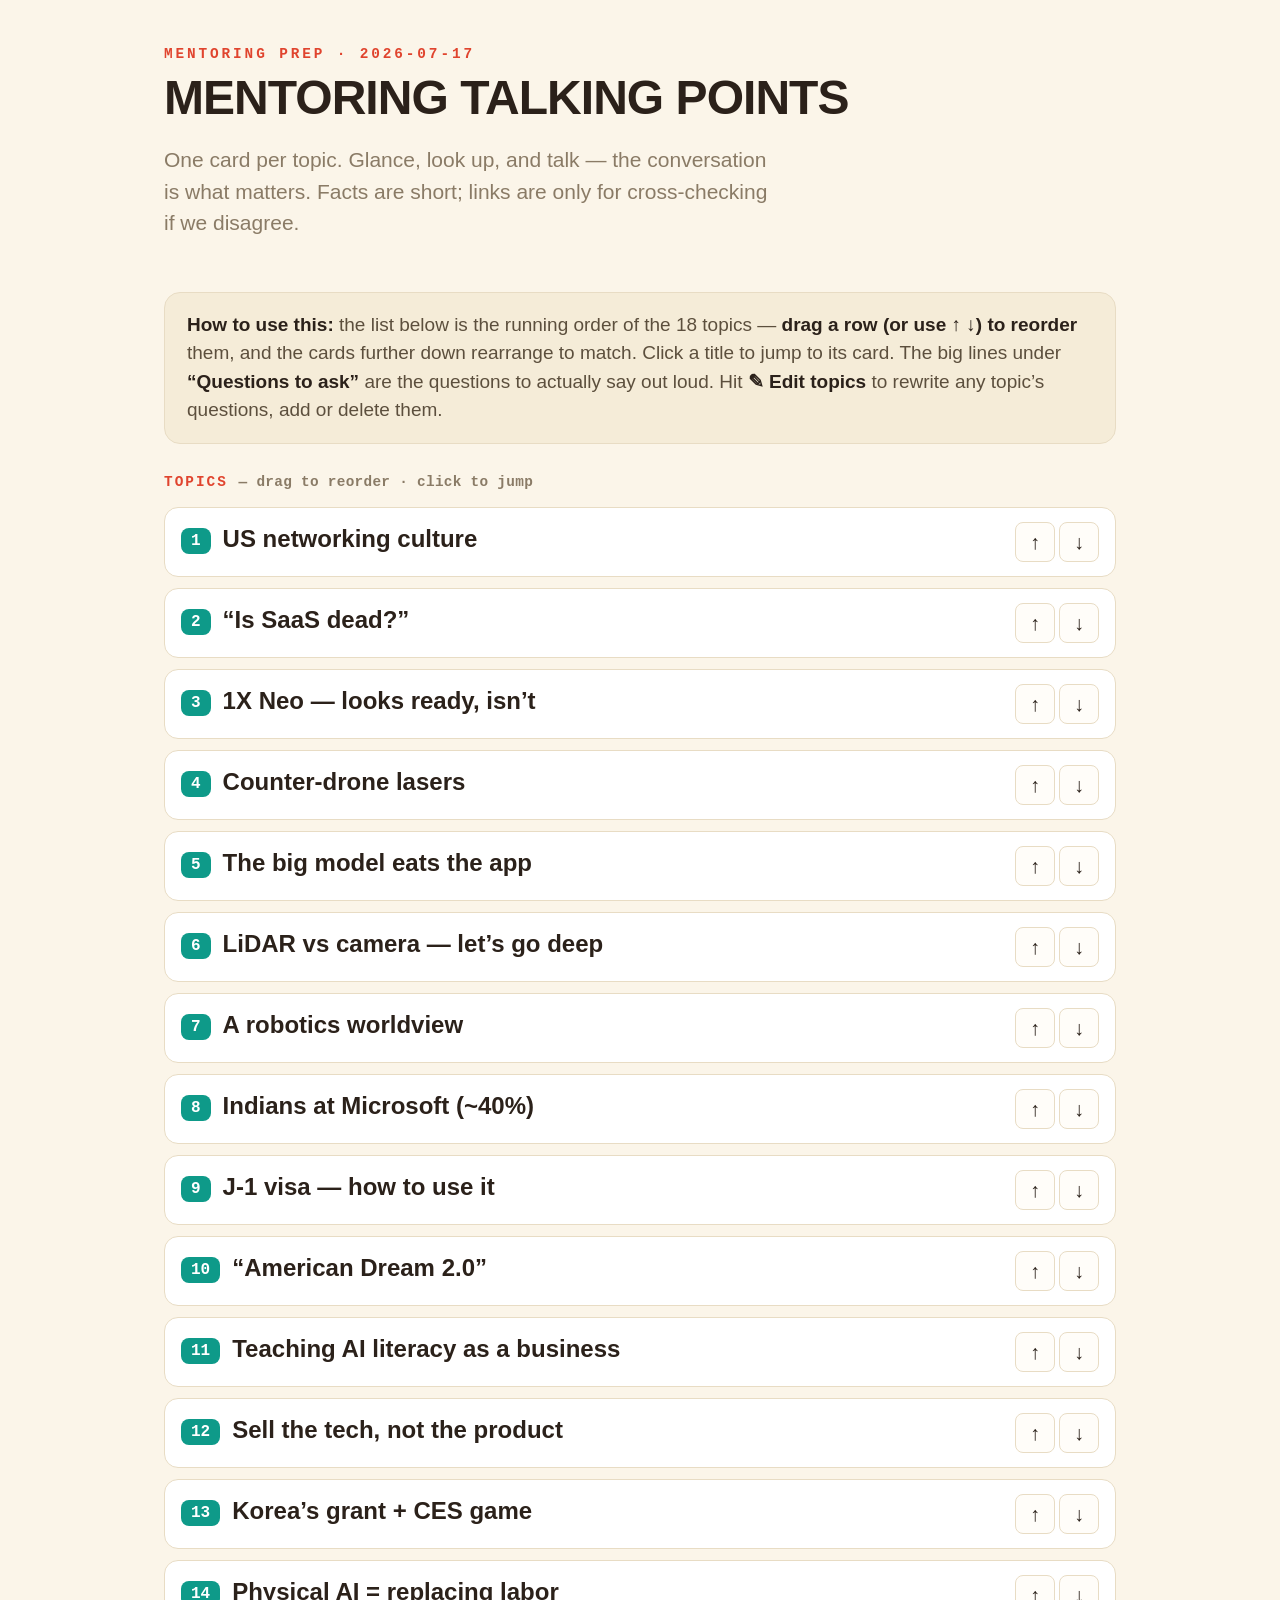
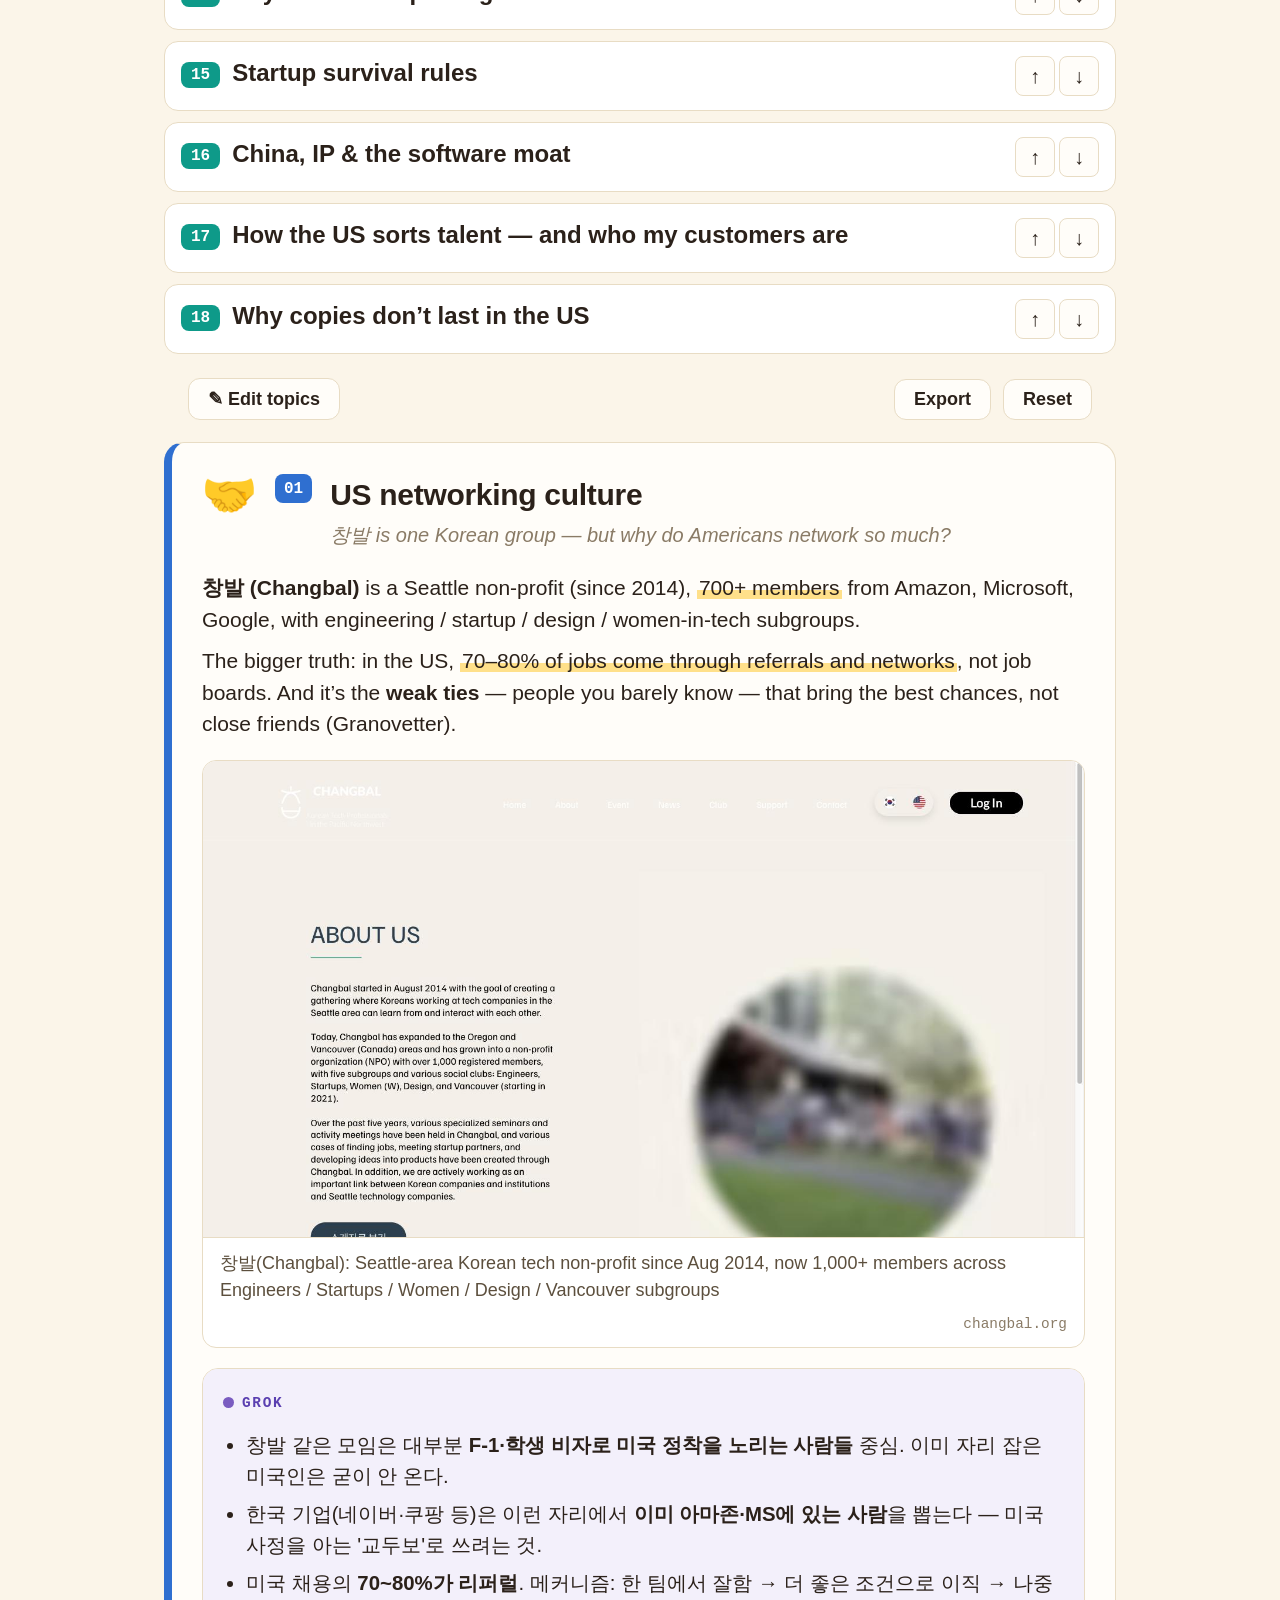
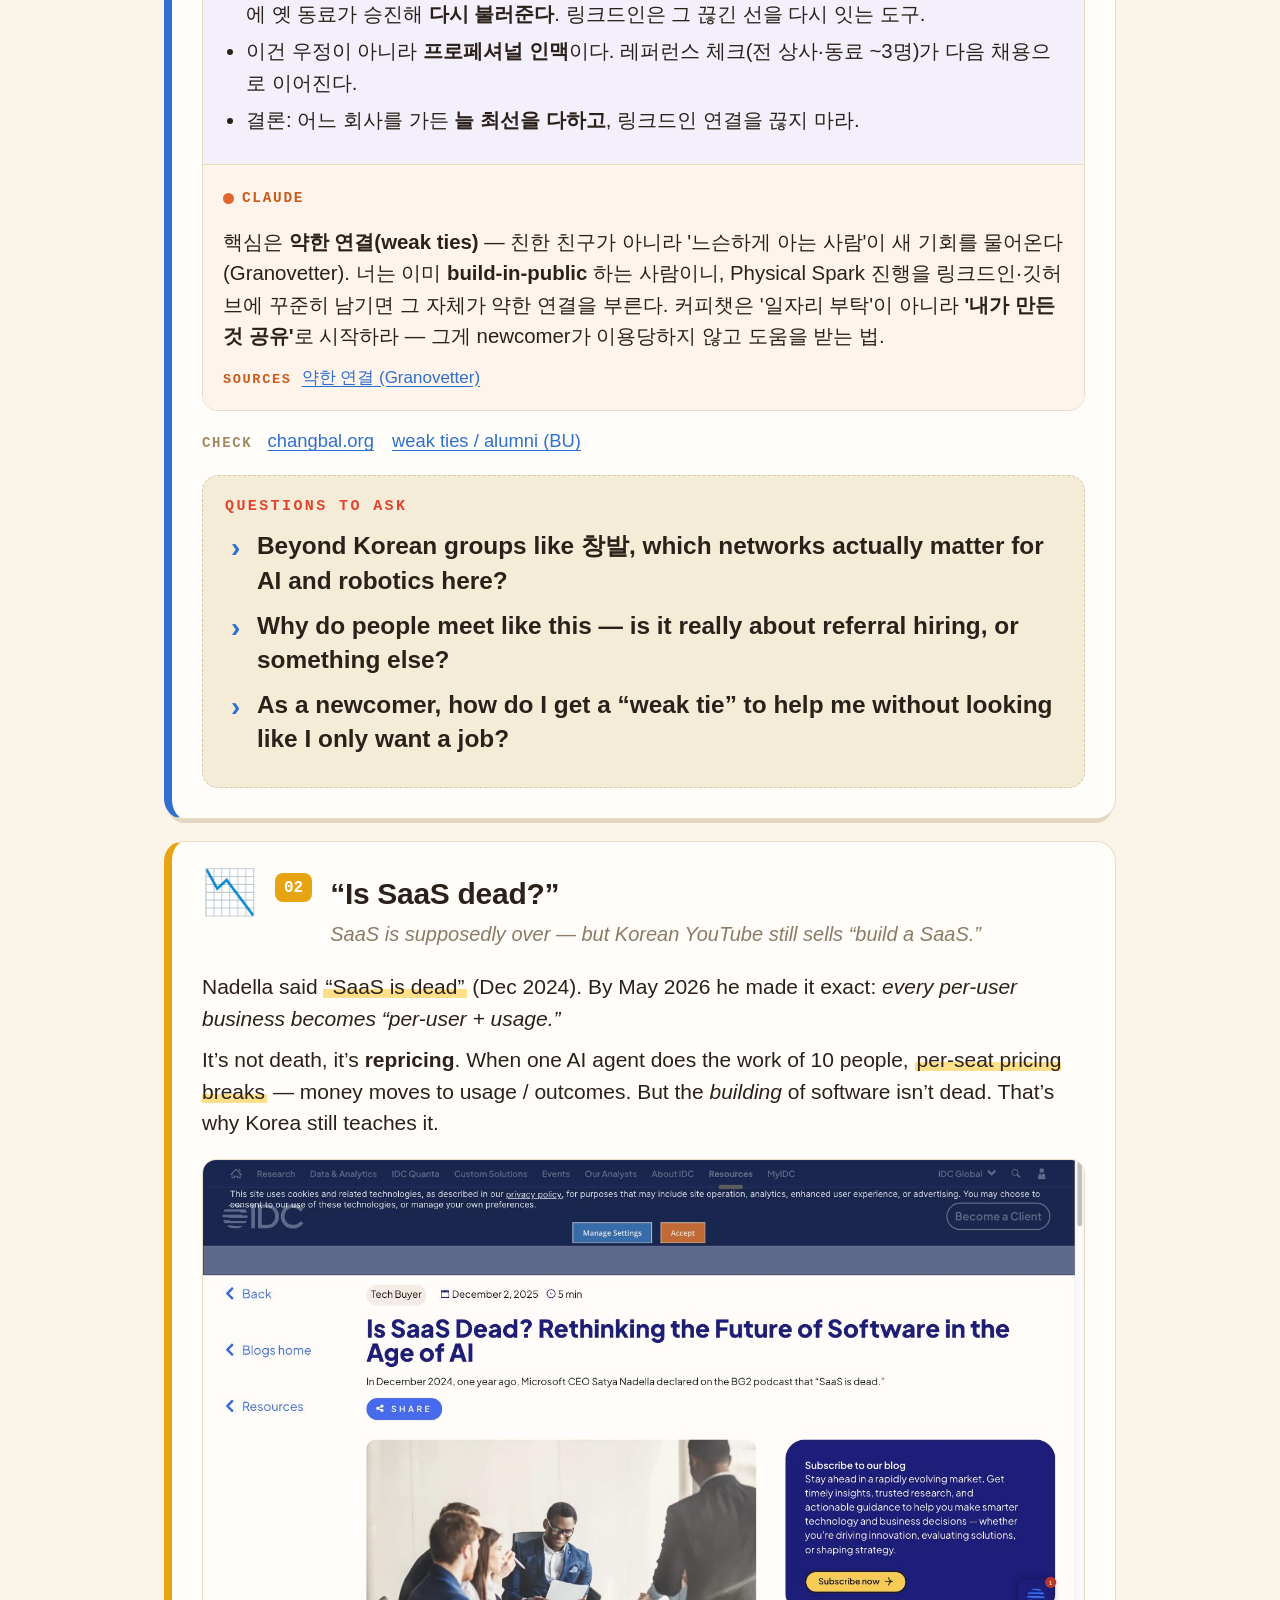
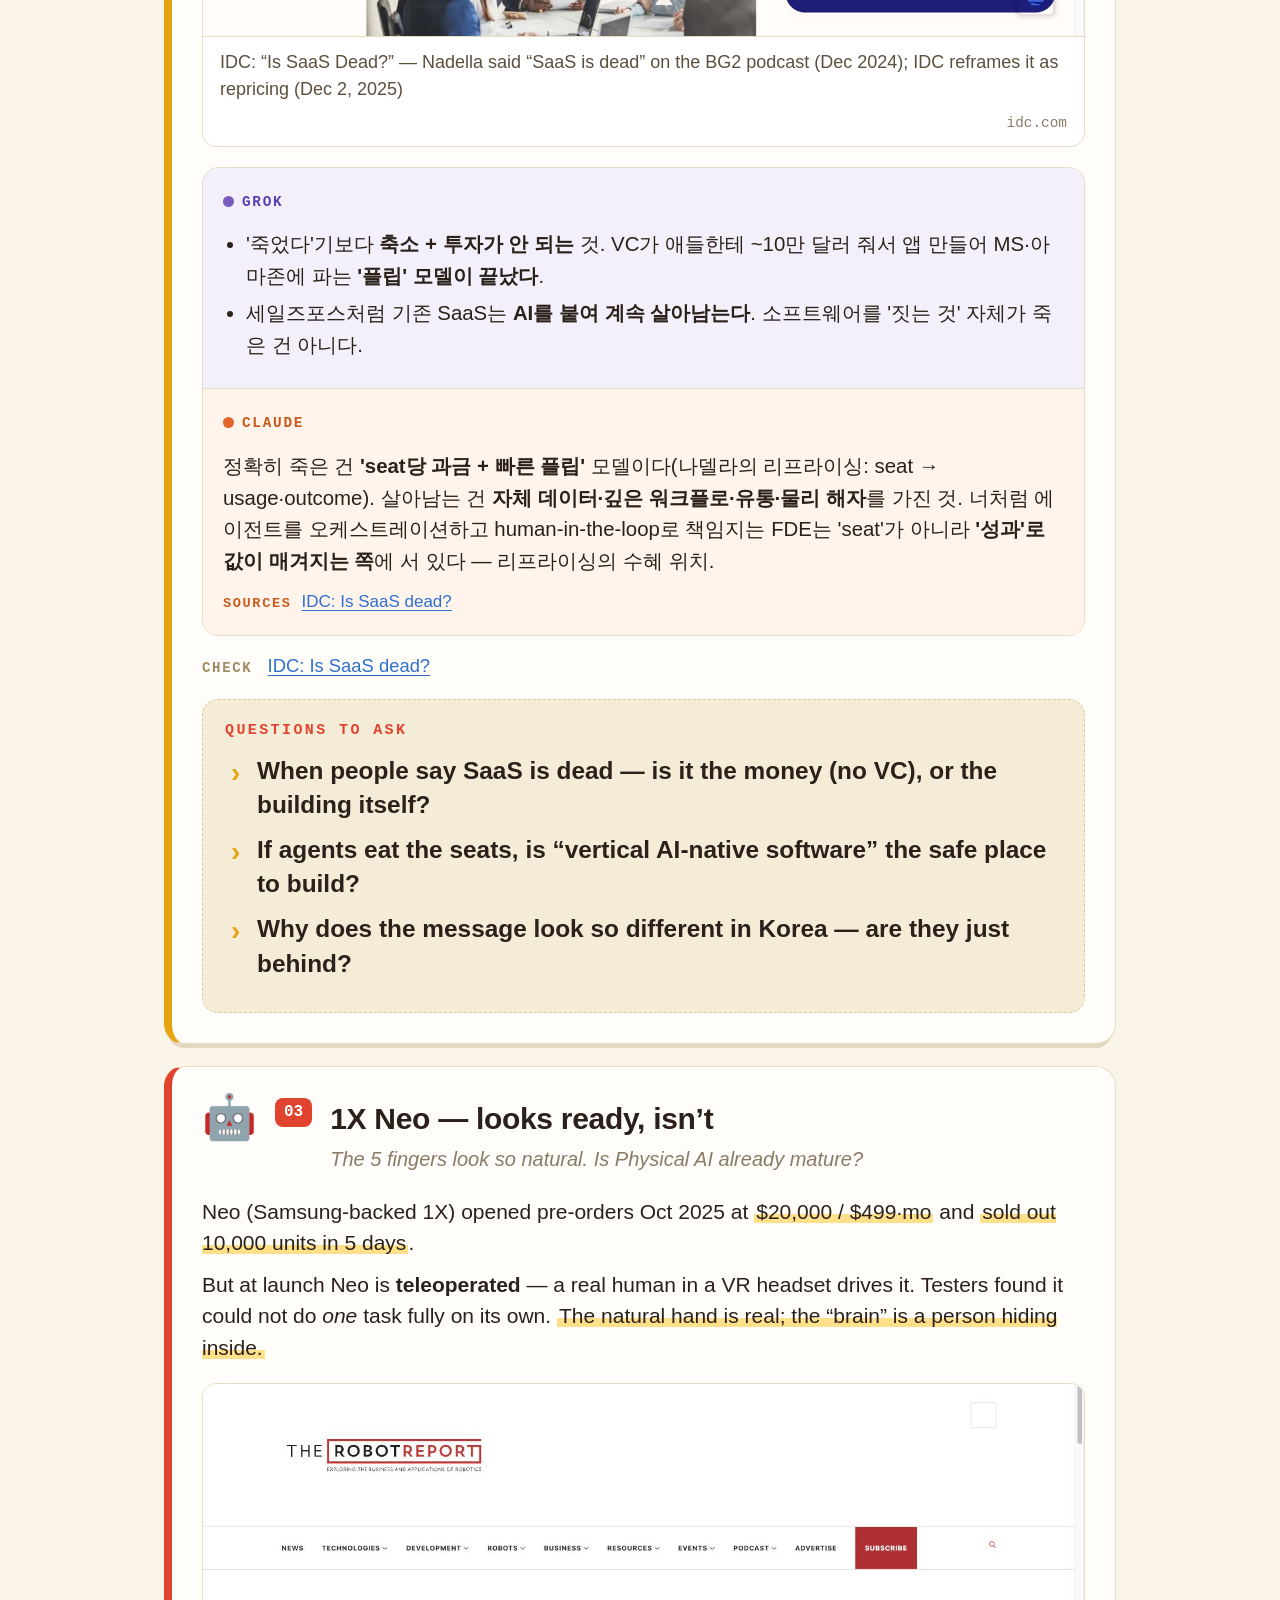
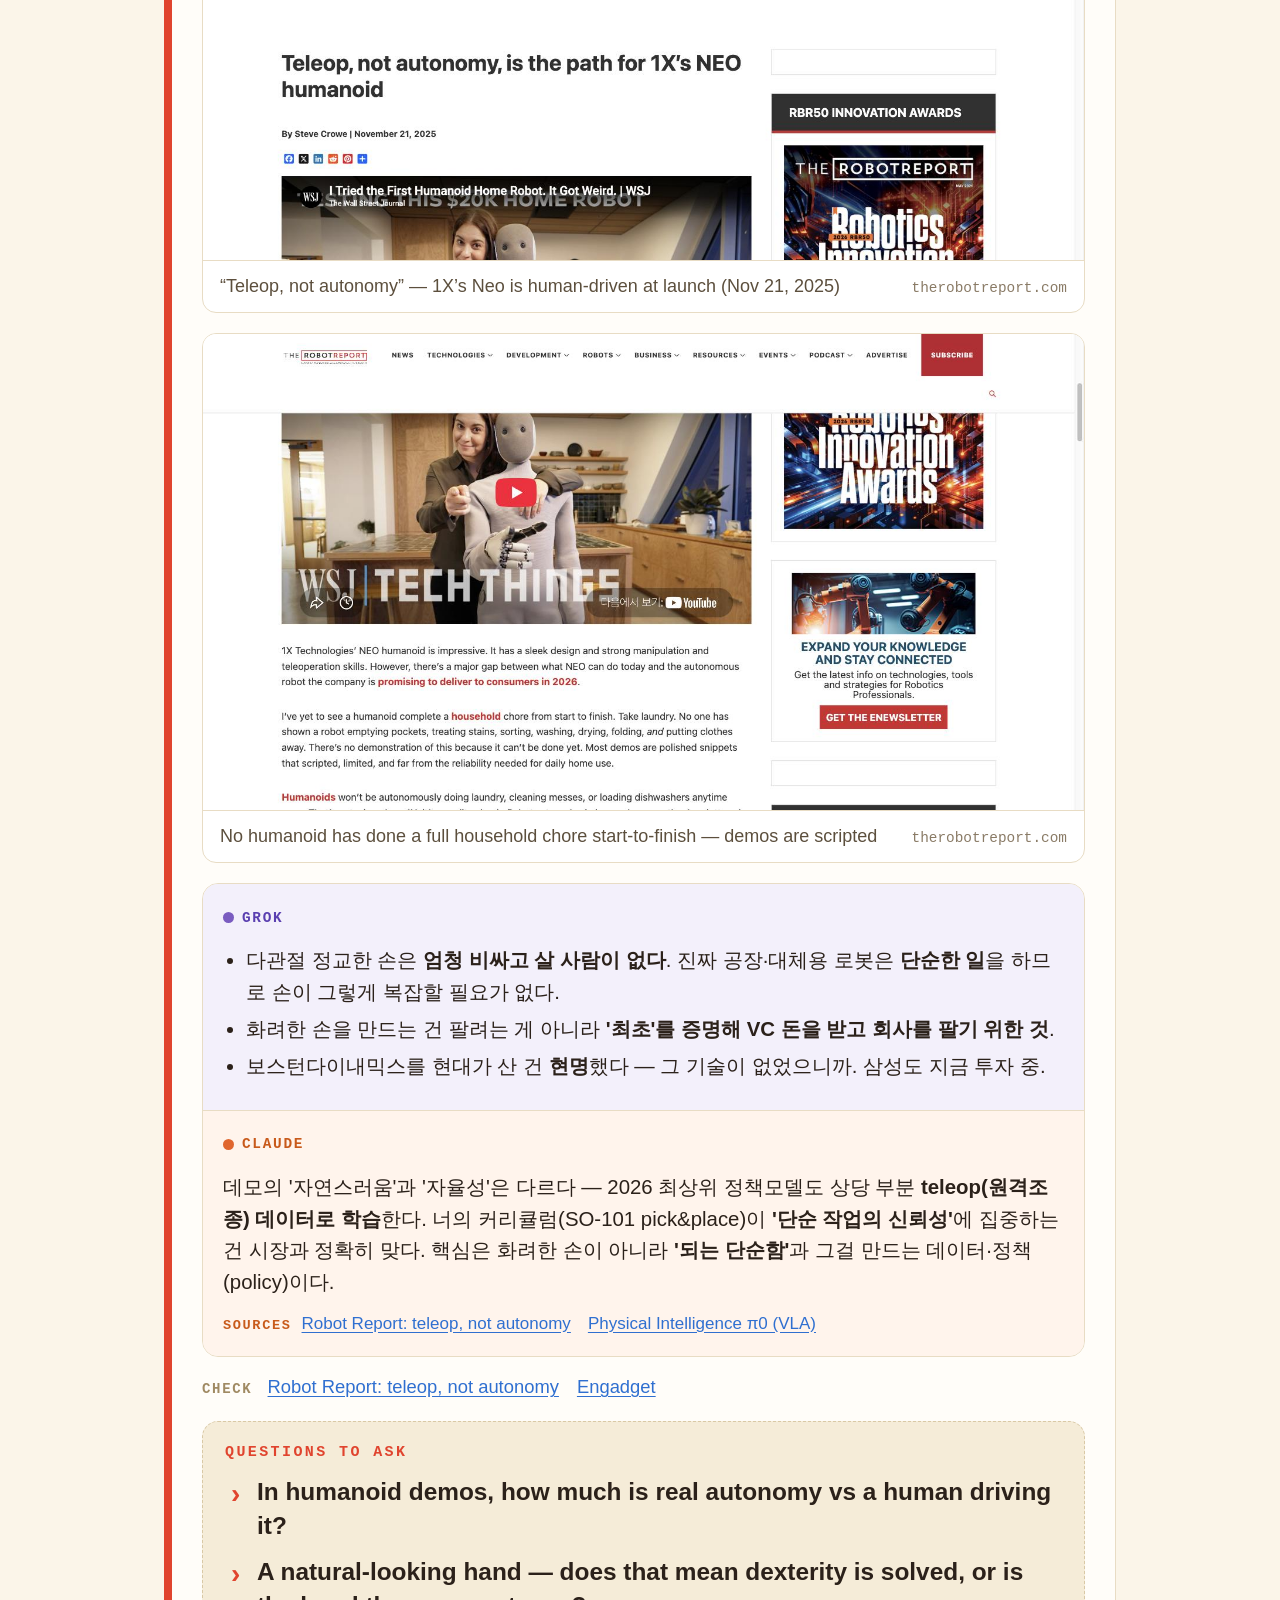
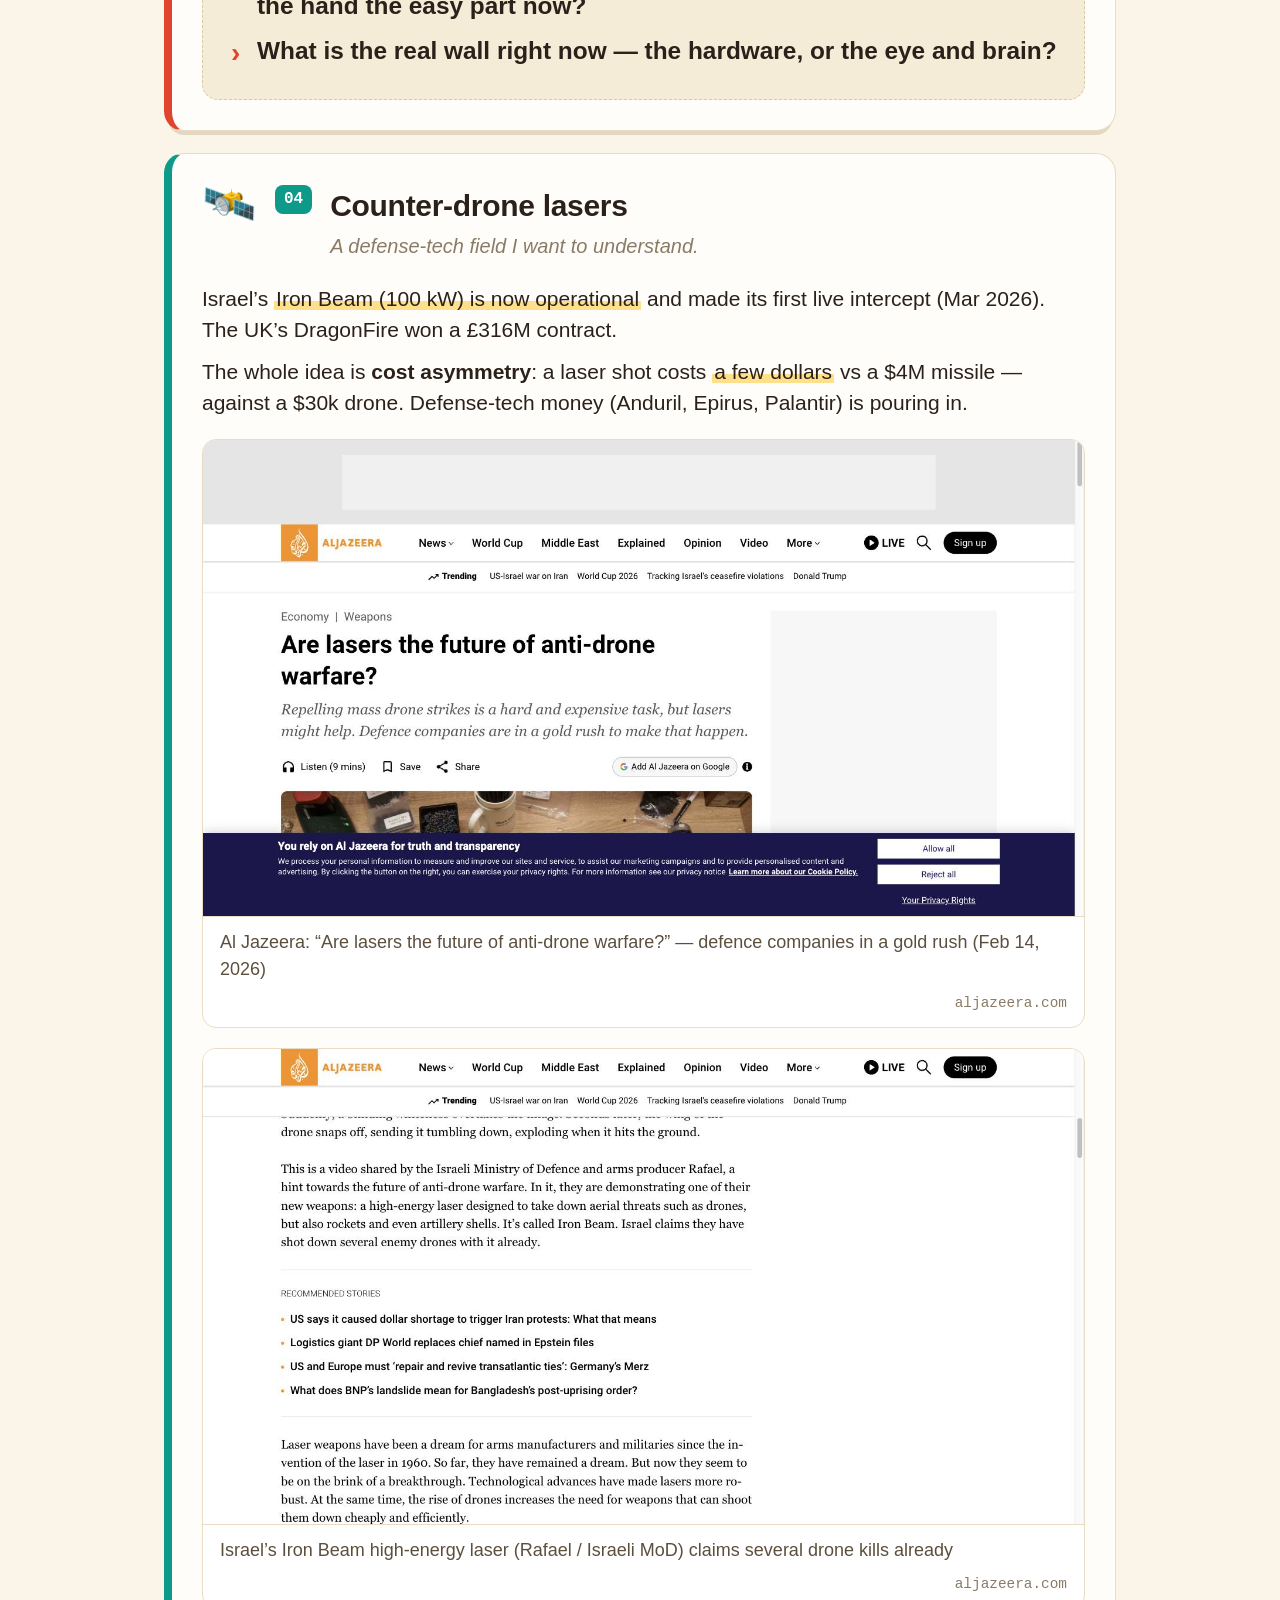
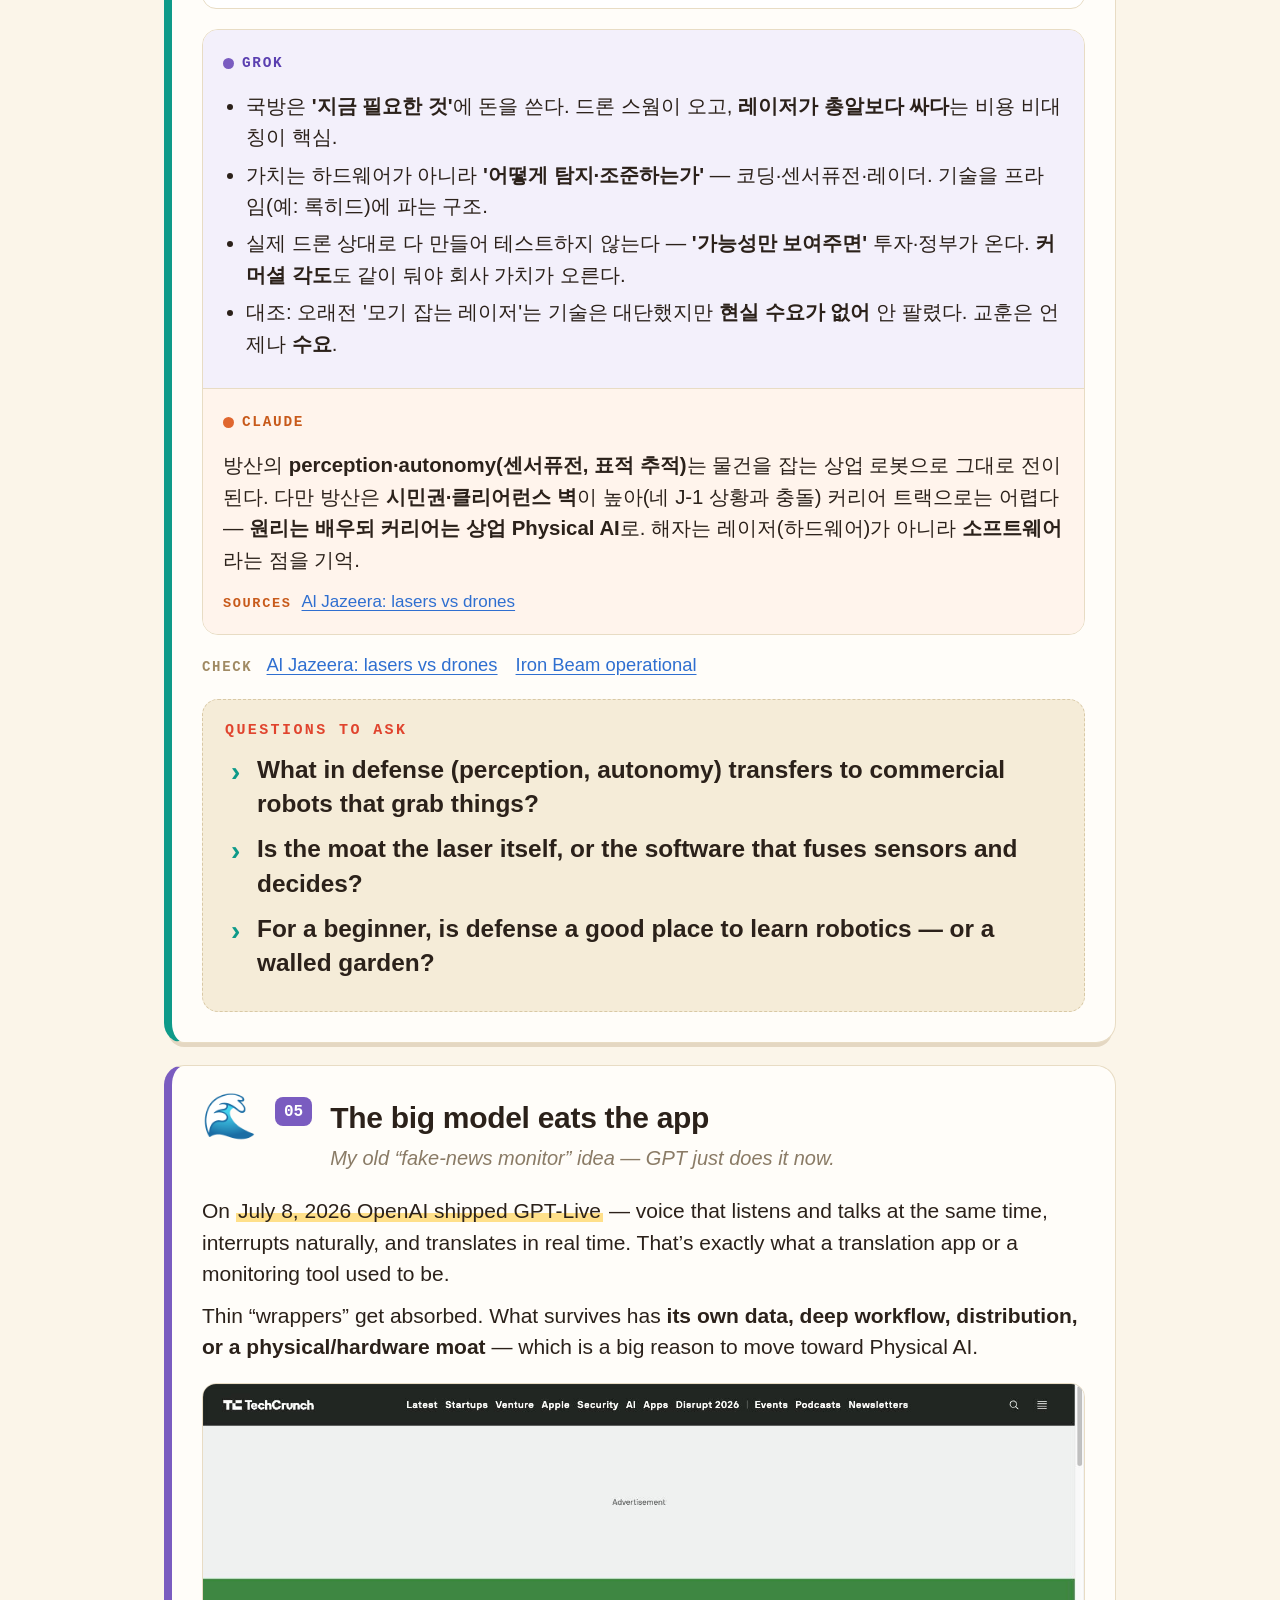
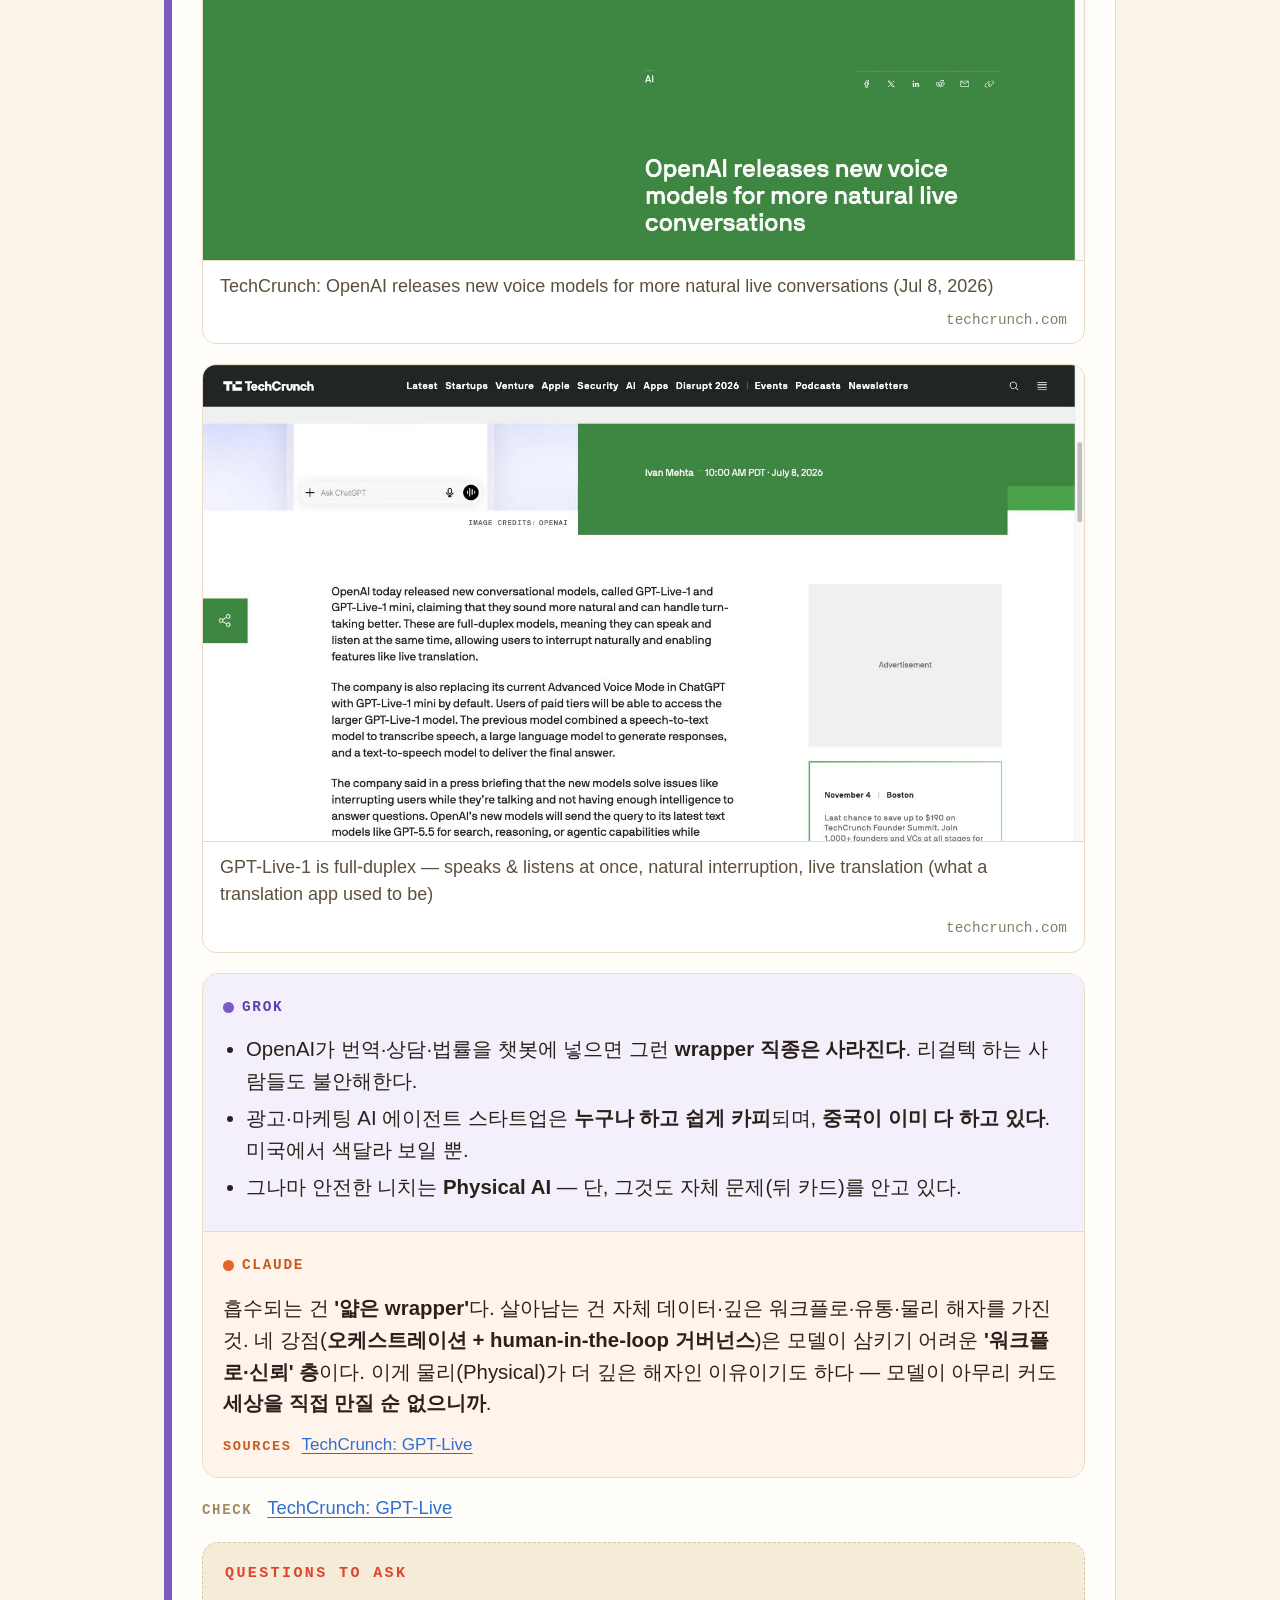
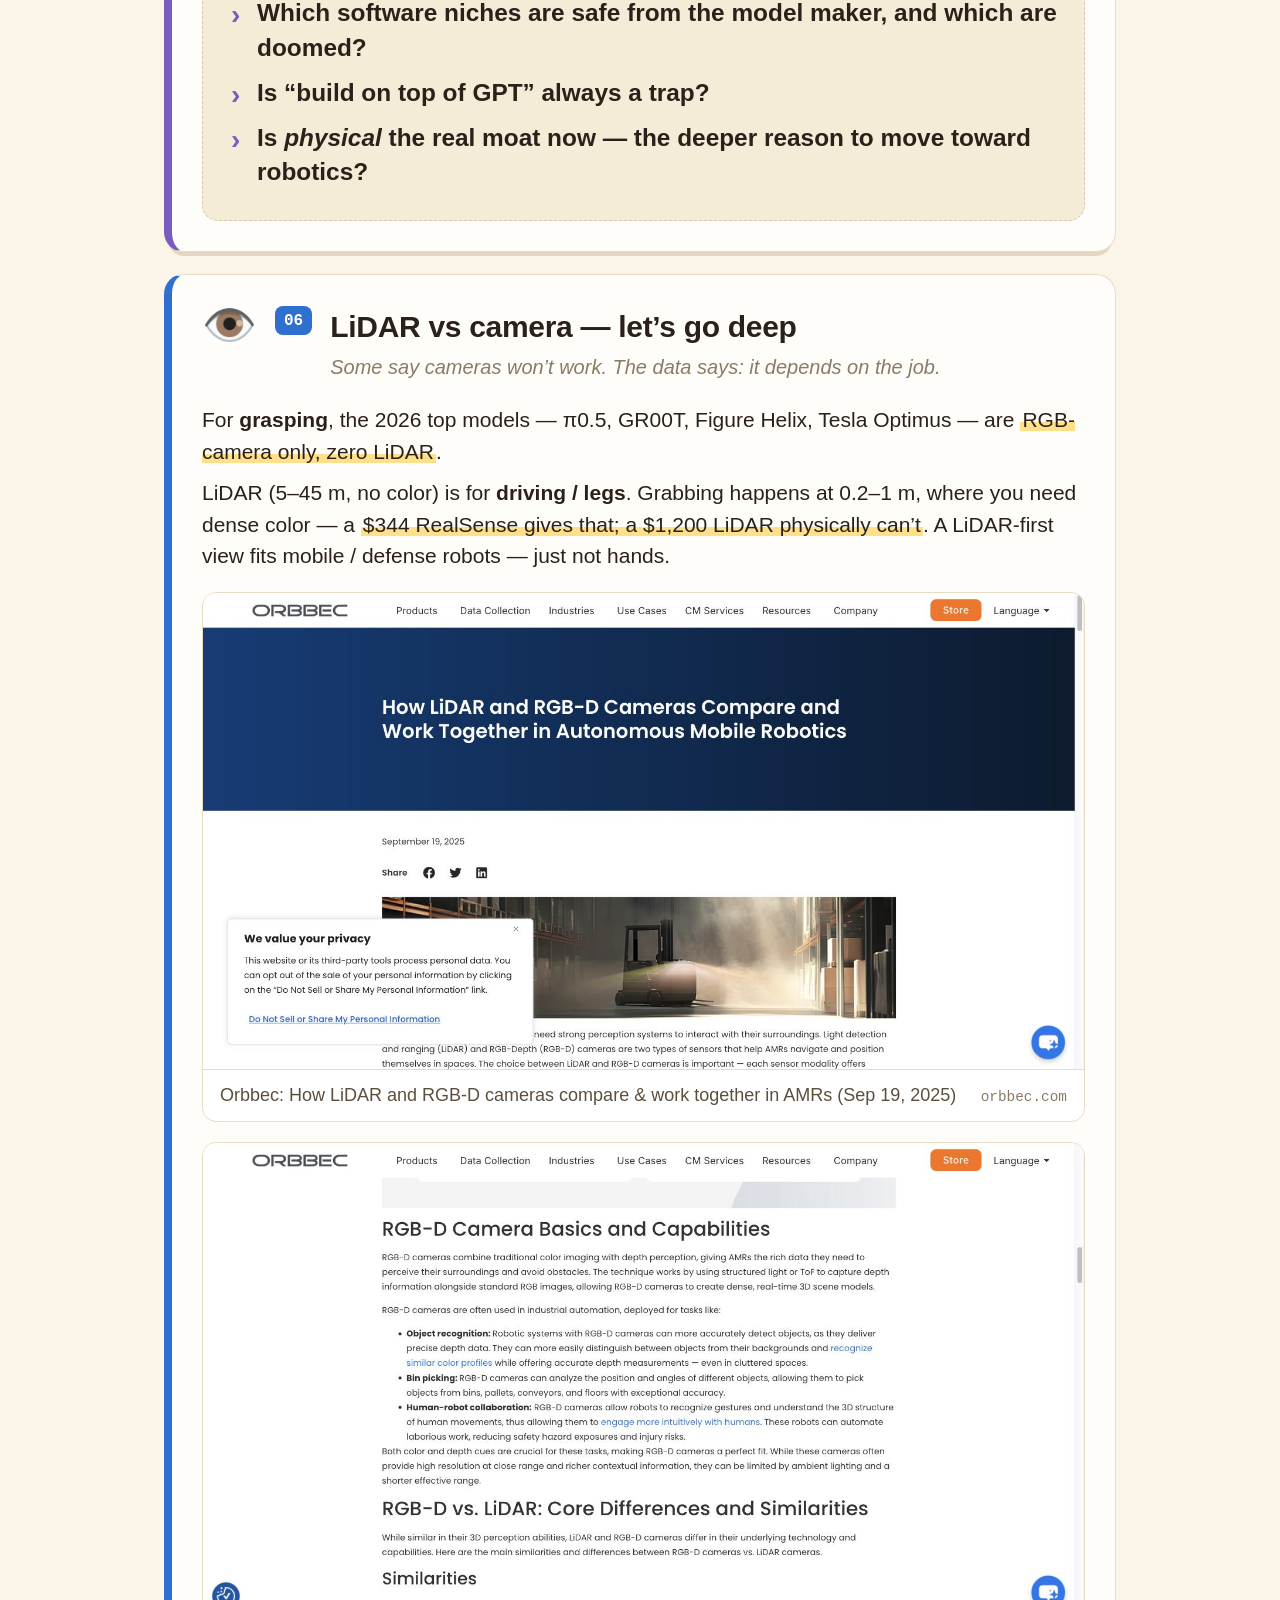
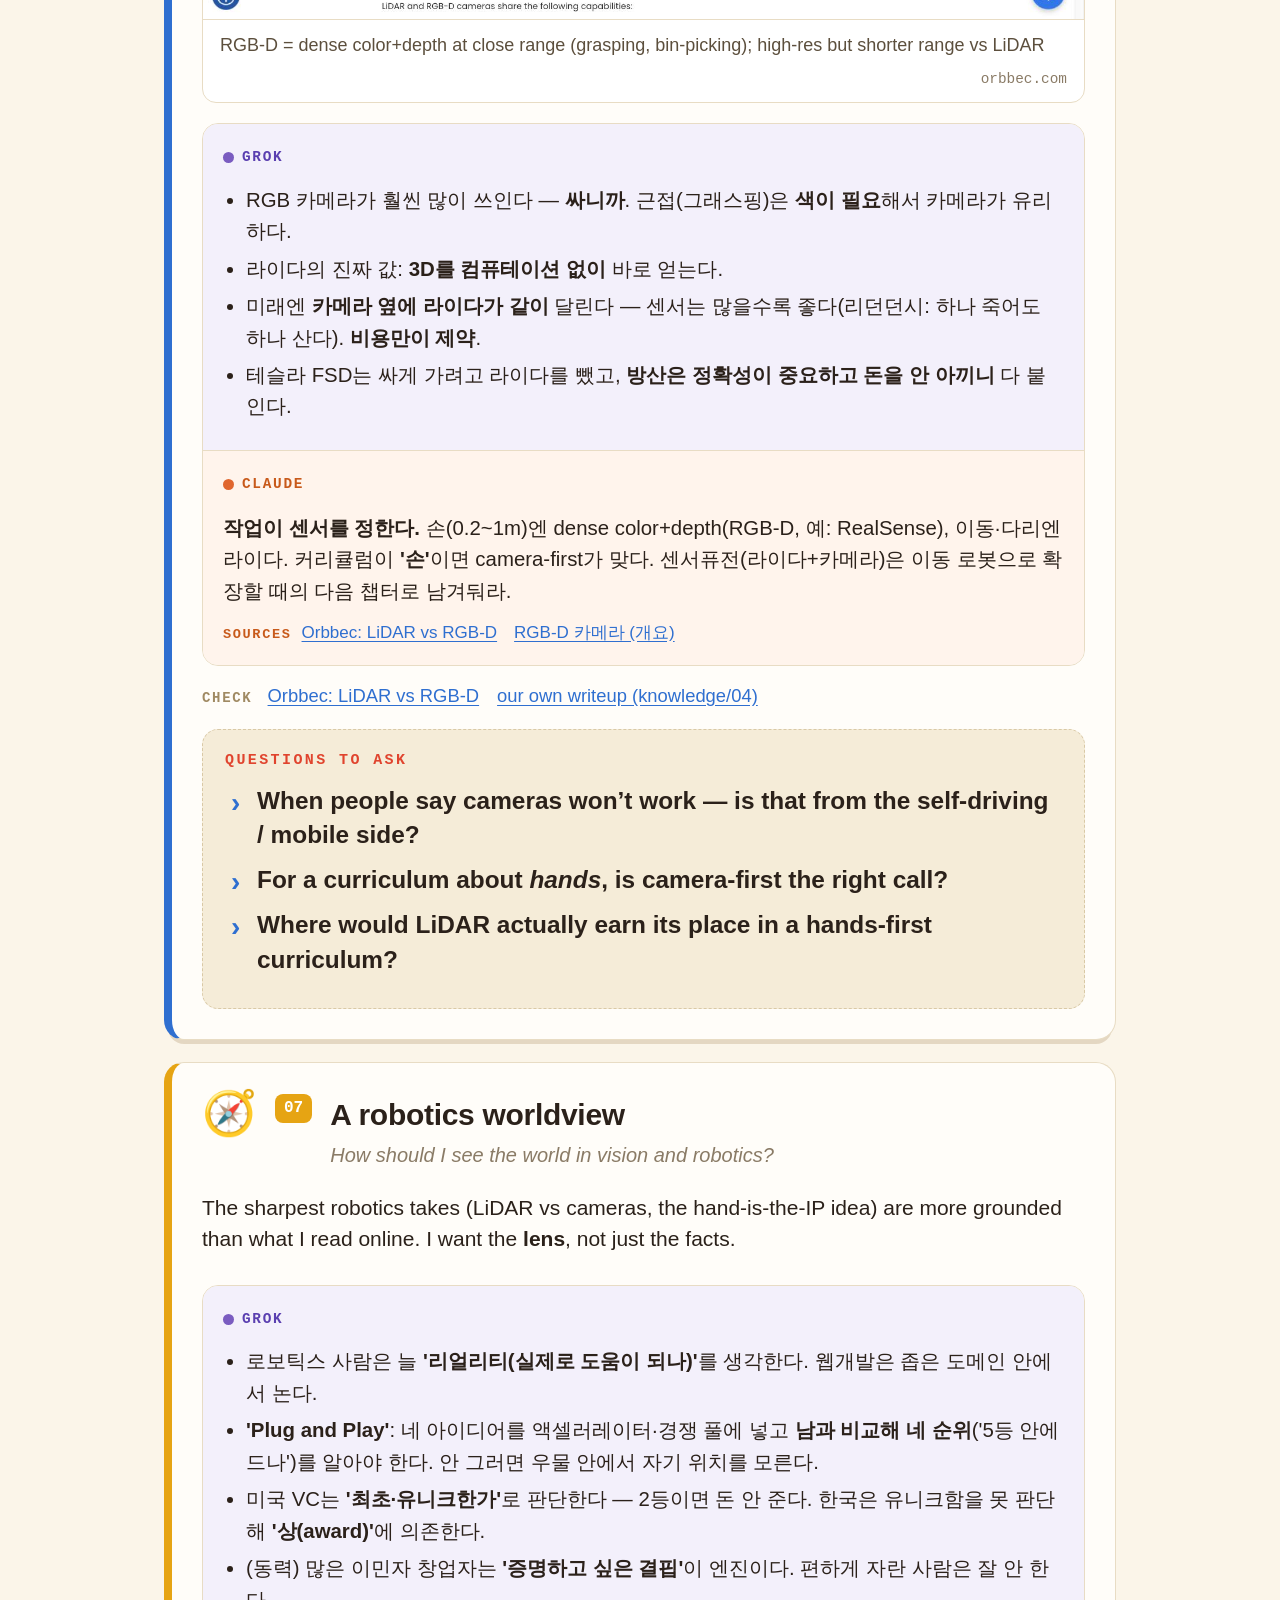
==== commit 88c55a89: "Add two topic cards: income-pipeline (my customers) and integrity Two more session-derived cards (pu" ====
--- a/site/index.html
+++ b/site/index.html
@@ -378,7 +378,7 @@
 
 <div class="howto">
   <div class="box">
-    <b>How to use this:</b> the list below is the running order of the 16 topics — <b>drag a row (or use ↑ ↓) to reorder</b> them,
+    <b>How to use this:</b> the list below is the running order of the 18 topics — <b>drag a row (or use ↑ ↓) to reorder</b> them,
     and the cards further down rearrange to match. Click a title to jump to its card. The big lines under <b>“Questions to ask”</b> are the
     questions to actually say out loud. Hit <b>✎ Edit topics</b> to rewrite any topic’s questions, add or delete them.
   </div>
@@ -386,7 +386,7 @@
 
 <main>
 
-  <!-- Vertical, todo-style reorder list for the 16 topics. Drag / ↑ ↓ to
+  <!-- Vertical, todo-style reorder list for the 18 topics. Drag / ↑ ↓ to
        reorder (updates the cards below); click a title to jump to its card. -->
   <section class="reorder" aria-label="Topic order">
     <div class="reorder-head">Topics <span class="hint">— drag to reorder · click to jump</span></div>
@@ -548,6 +548,20 @@
         context:'<p>Once <b>hardware can be copied</b> — and China copies fast and cheap — the <span class="hl">algorithm is the only durable moat</span>. That’s why the US guards source code and rarely offshores it.</p><p>See the <span class="hl">TikTok forced-divestiture</span> fight (US market access tied to who controls the code). Cheap offshore dev also carries <b>leak risk</b> — the value now is whoever <i>verifies</i> AI-written code, not who types it.</p>',
         evidence:[{label:"TikTok divestiture law (PAFACA)",url:"https://en.wikipedia.org/wiki/Protecting_Americans_from_Foreign_Adversary_Controlled_Applications_Act"}],
         ask:["If the algorithm is the moat, how does a tiny team actually protect it?","Is “verify AI code” a durable role, or a temporary gap?","For robotics, is the moat the model weights, the data, or the deployment?"],
+        images:[] },
+      { id:"income-pipeline", icon:"🎓", accent:"blue", short:"My customers",
+        title:"How the US sorts talent — and who my customers are",
+        why:"US majors are won by rank; the ones who lose come back for bootcamps.",
+        context:'<p>US colleges don’t assign majors up front — students <b>compete</b>, and the top scorers take the <span class="hl">most-employable majors (engineering)</span>. Those who miss cascade down: business → liberal arts → philosophy. America runs on <b>engineering · finance · medical</b>.</p><p>So liberal-arts grads who can’t find work <span class="hl">come back for CS / coding bootcamps</span> — which is exactly the learner a school like this serves.</p>',
+        evidence:[{label:"Coding bootcamp (overview)",url:"https://en.wikipedia.org/wiki/Coding_bootcamp"}],
+        ask:["Is engineering / finance / medical really where all the US jobs are?","Are career-switchers a big enough market to build on?","What makes them pick a paid school over free / government options?"],
+        images:[] },
+      { id:"integrity", icon:"⚖️", accent:"gold", short:"Integrity",
+        title:"Why copies don’t last in the US",
+        why:"A copycat wins a round; integrity compounds over a career.",
+        context:'<p>US VCs <span class="hl">won’t fund a pure copy</span> — “we’re the Amazon of X” gets a pass. A copycat can win a round on execution, but in a <b>referral economy</b> where reputation follows you, <span class="hl">integrity compounds</span> and a lying operator eventually fails.</p><p>Korea underweights this; the US treats a track record of straight dealing as an asset that keeps re-hiring and re-funding you.</p>',
+        evidence:[{label:"First-mover vs fast-follower",url:"https://en.wikipedia.org/wiki/First-mover_advantage"}],
+        ask:["Where’s the line between a smart “fast-follow” and a doomed copy?","Does integrity actually pay, or just sound nice?","For my school, what is the genuinely uncopyable part?"],
         images:[] }
     ];
     var ACCENTS = ["blue","gold","red","teal","purple"];
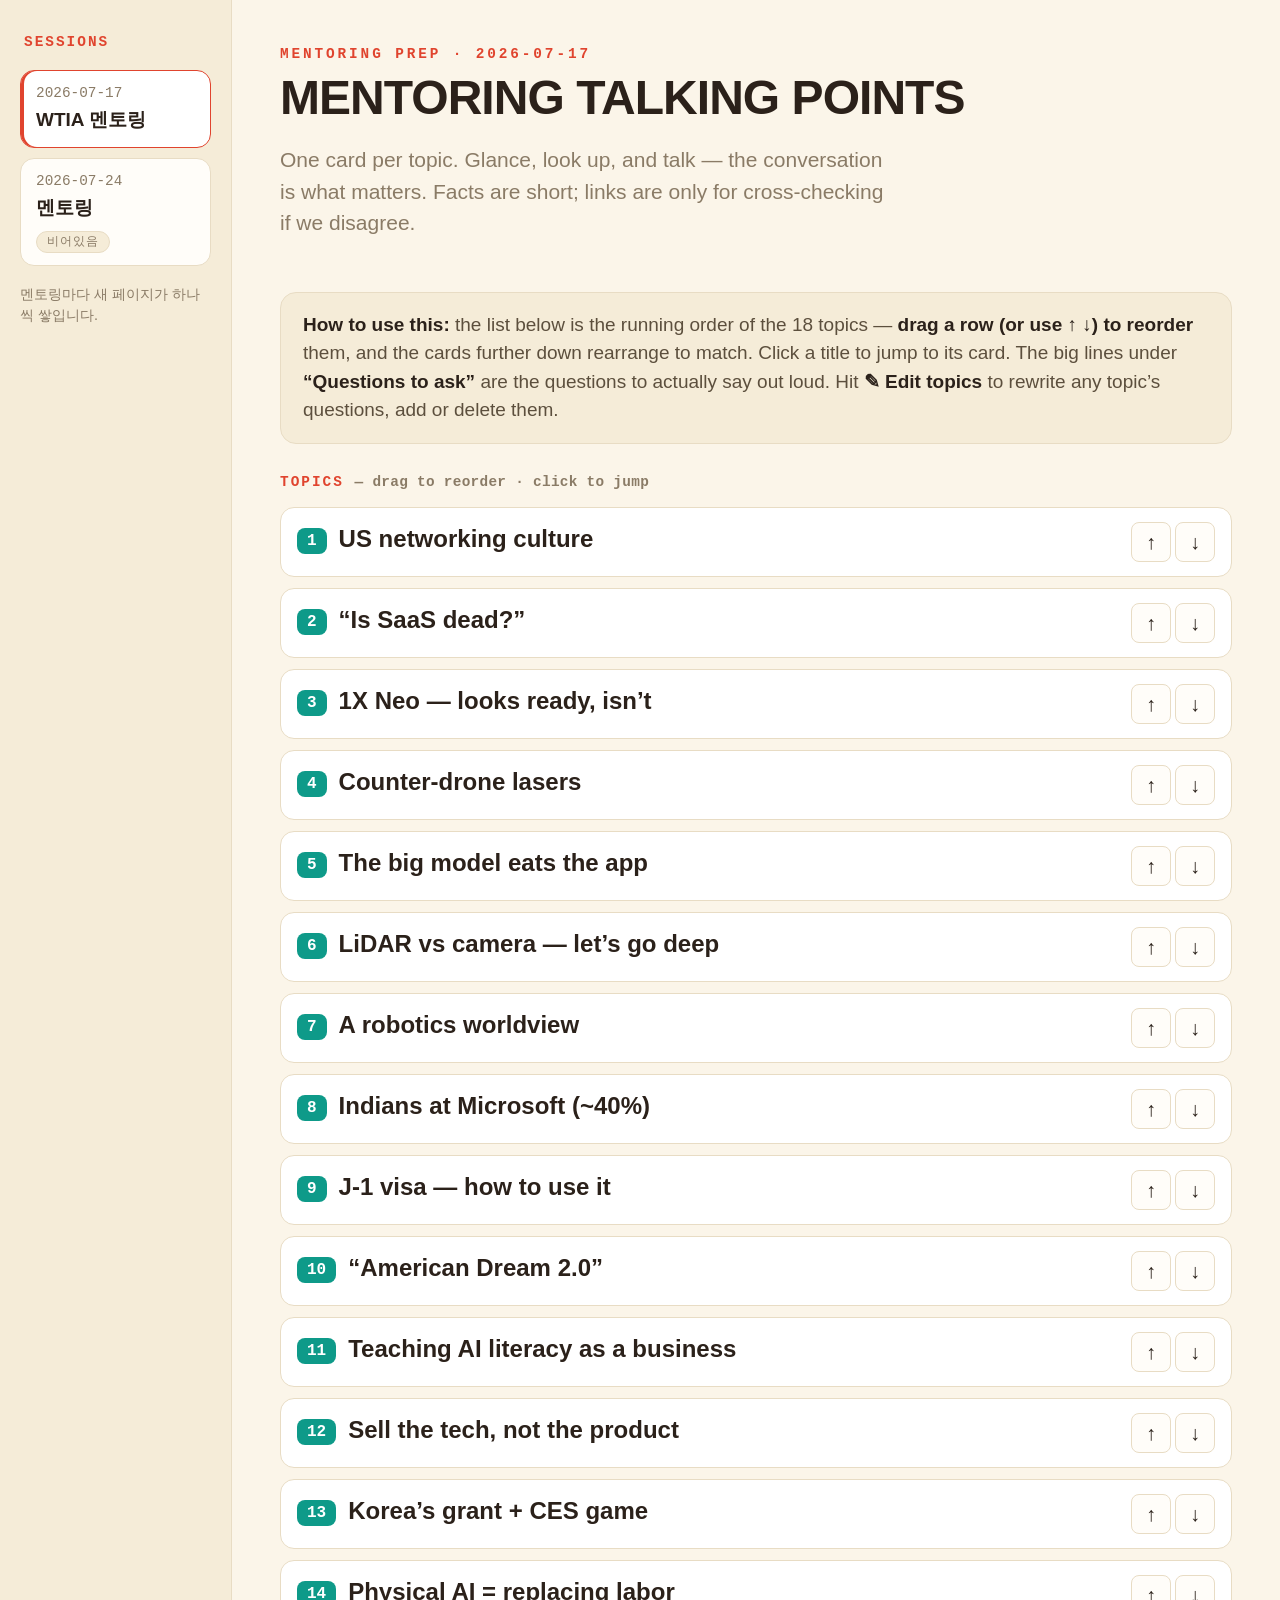
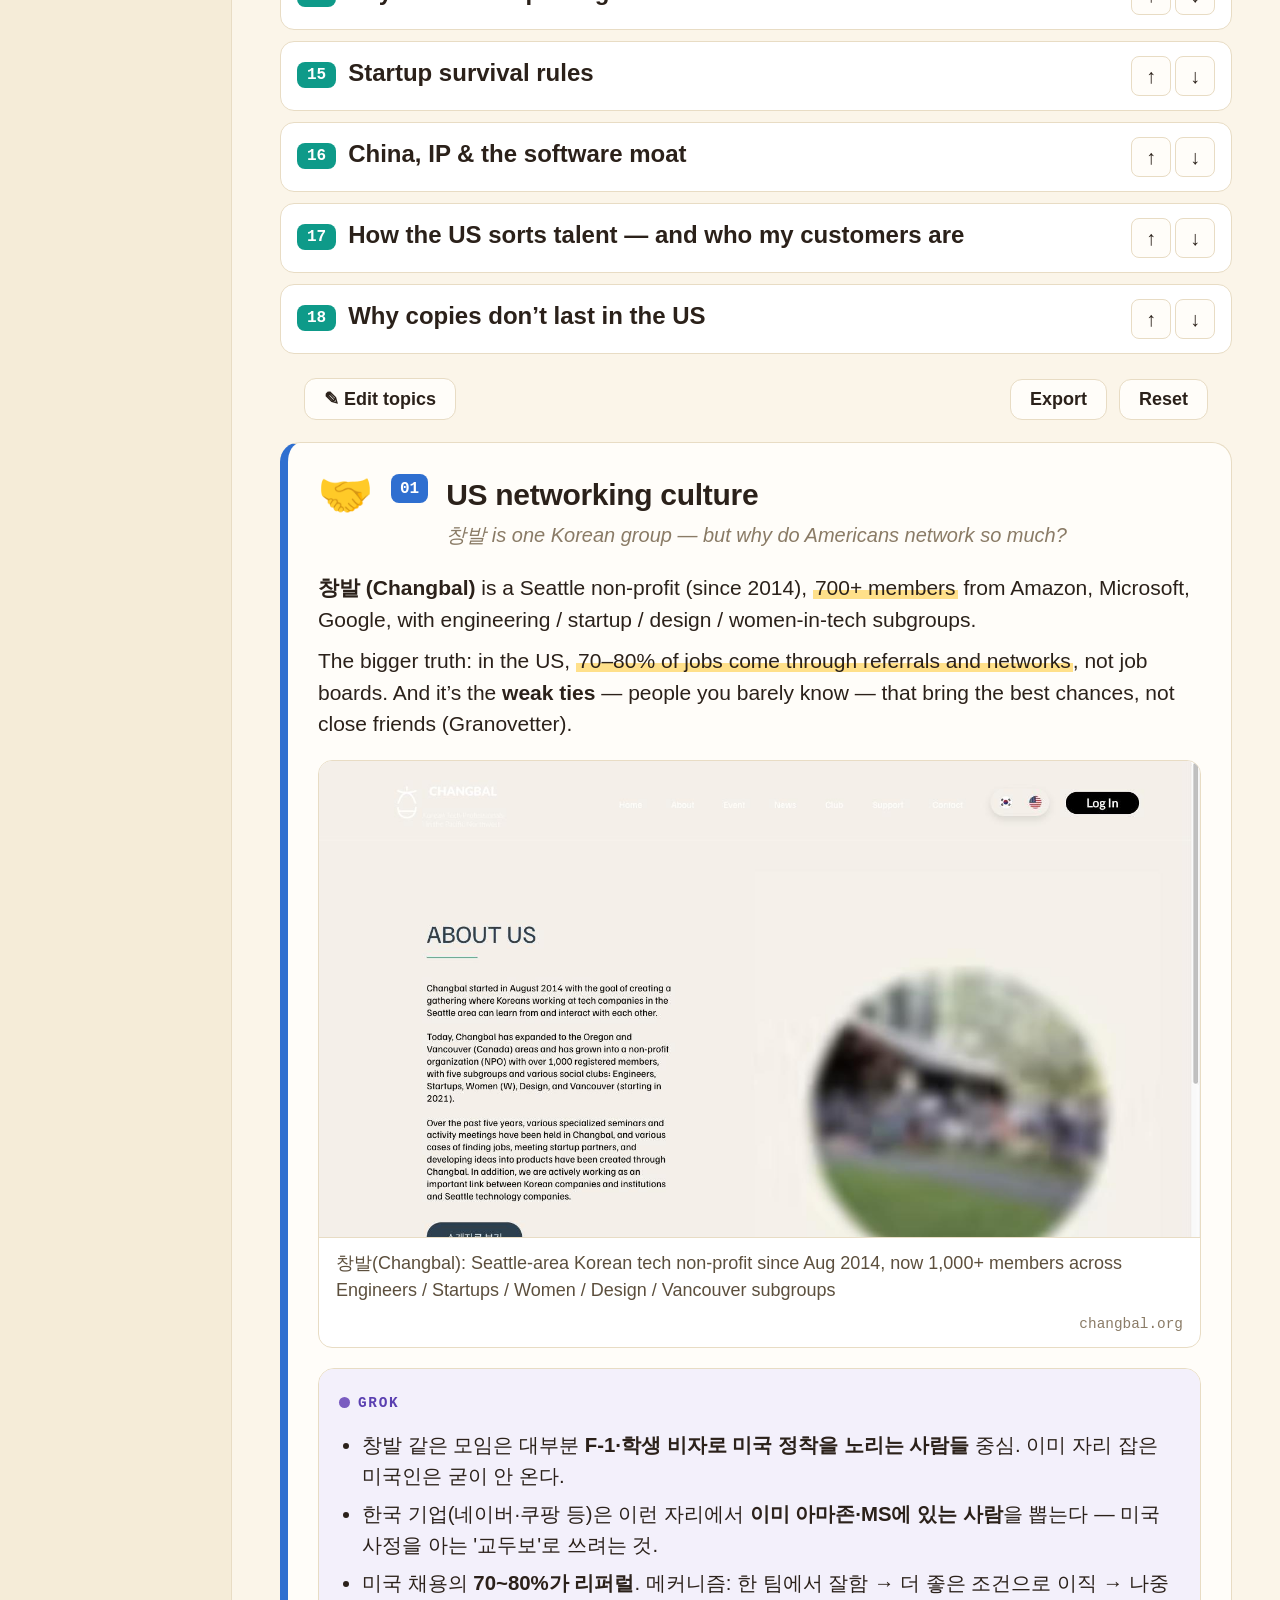
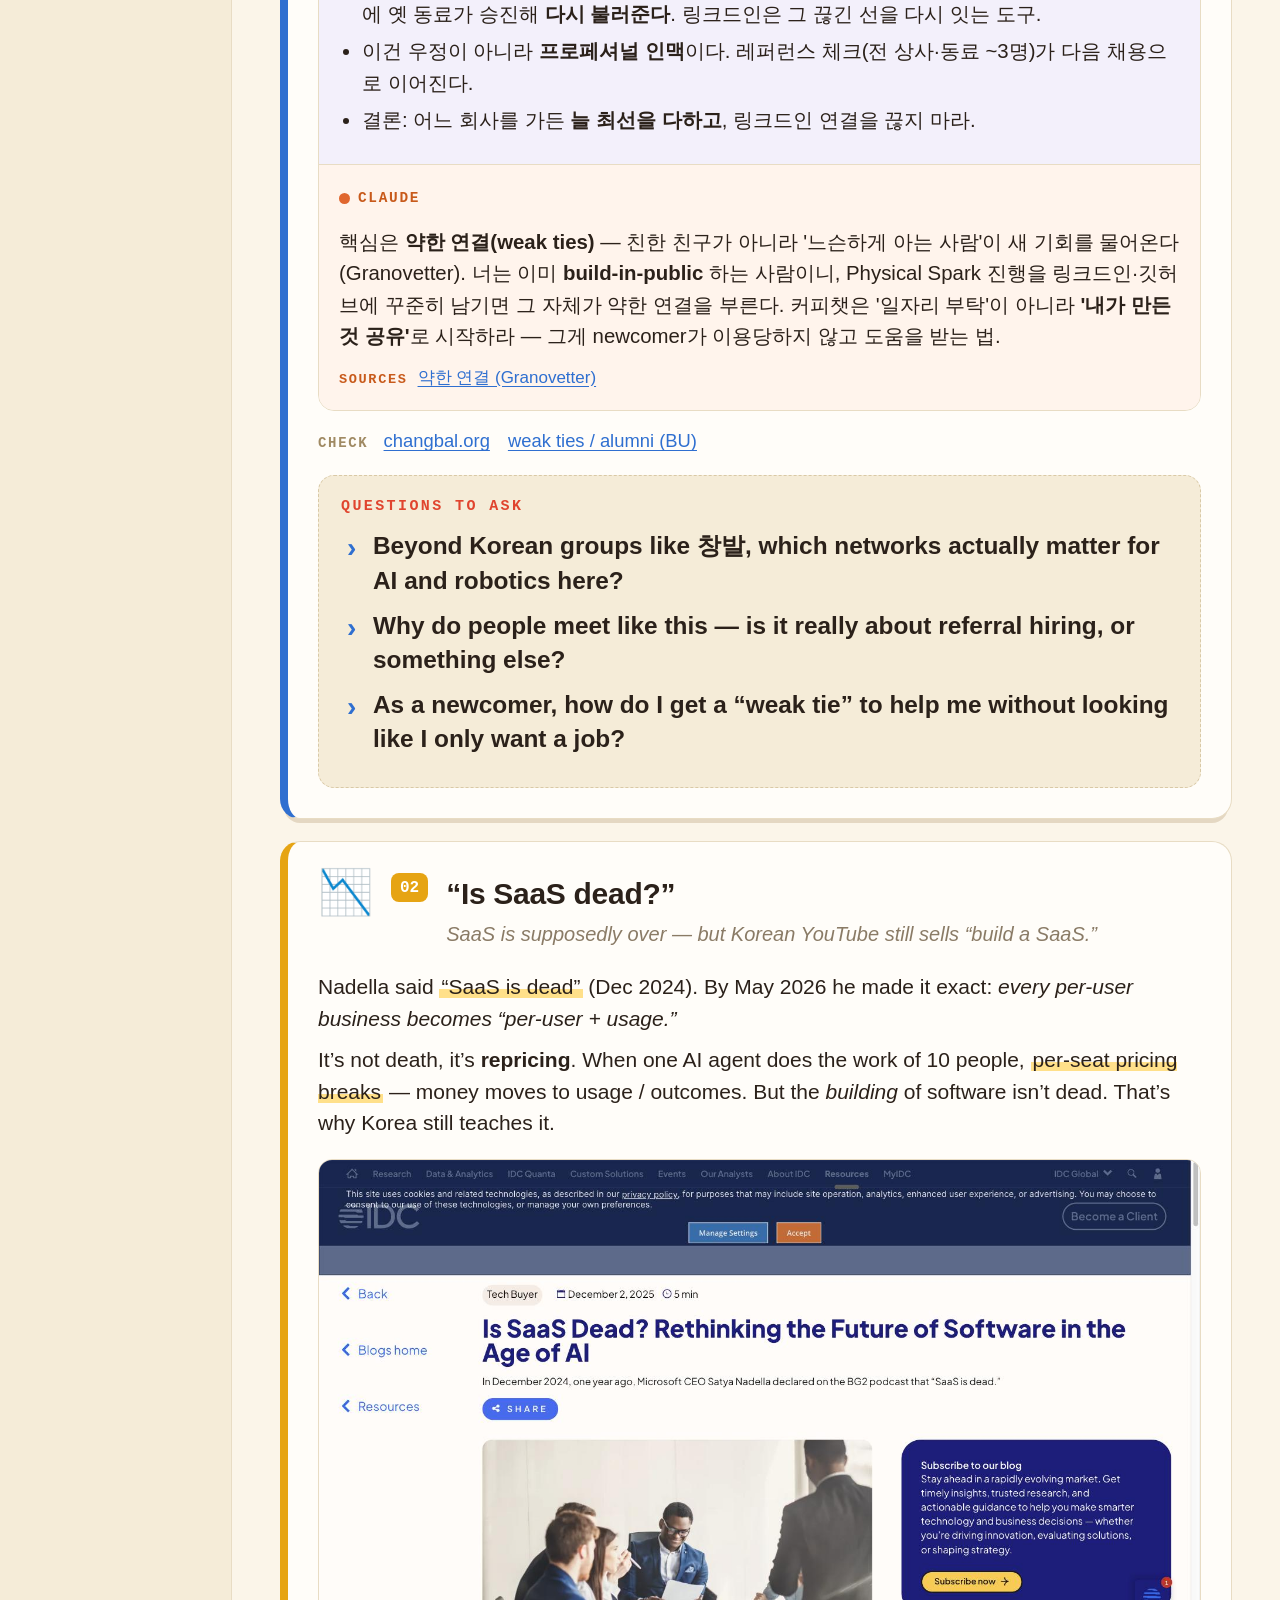
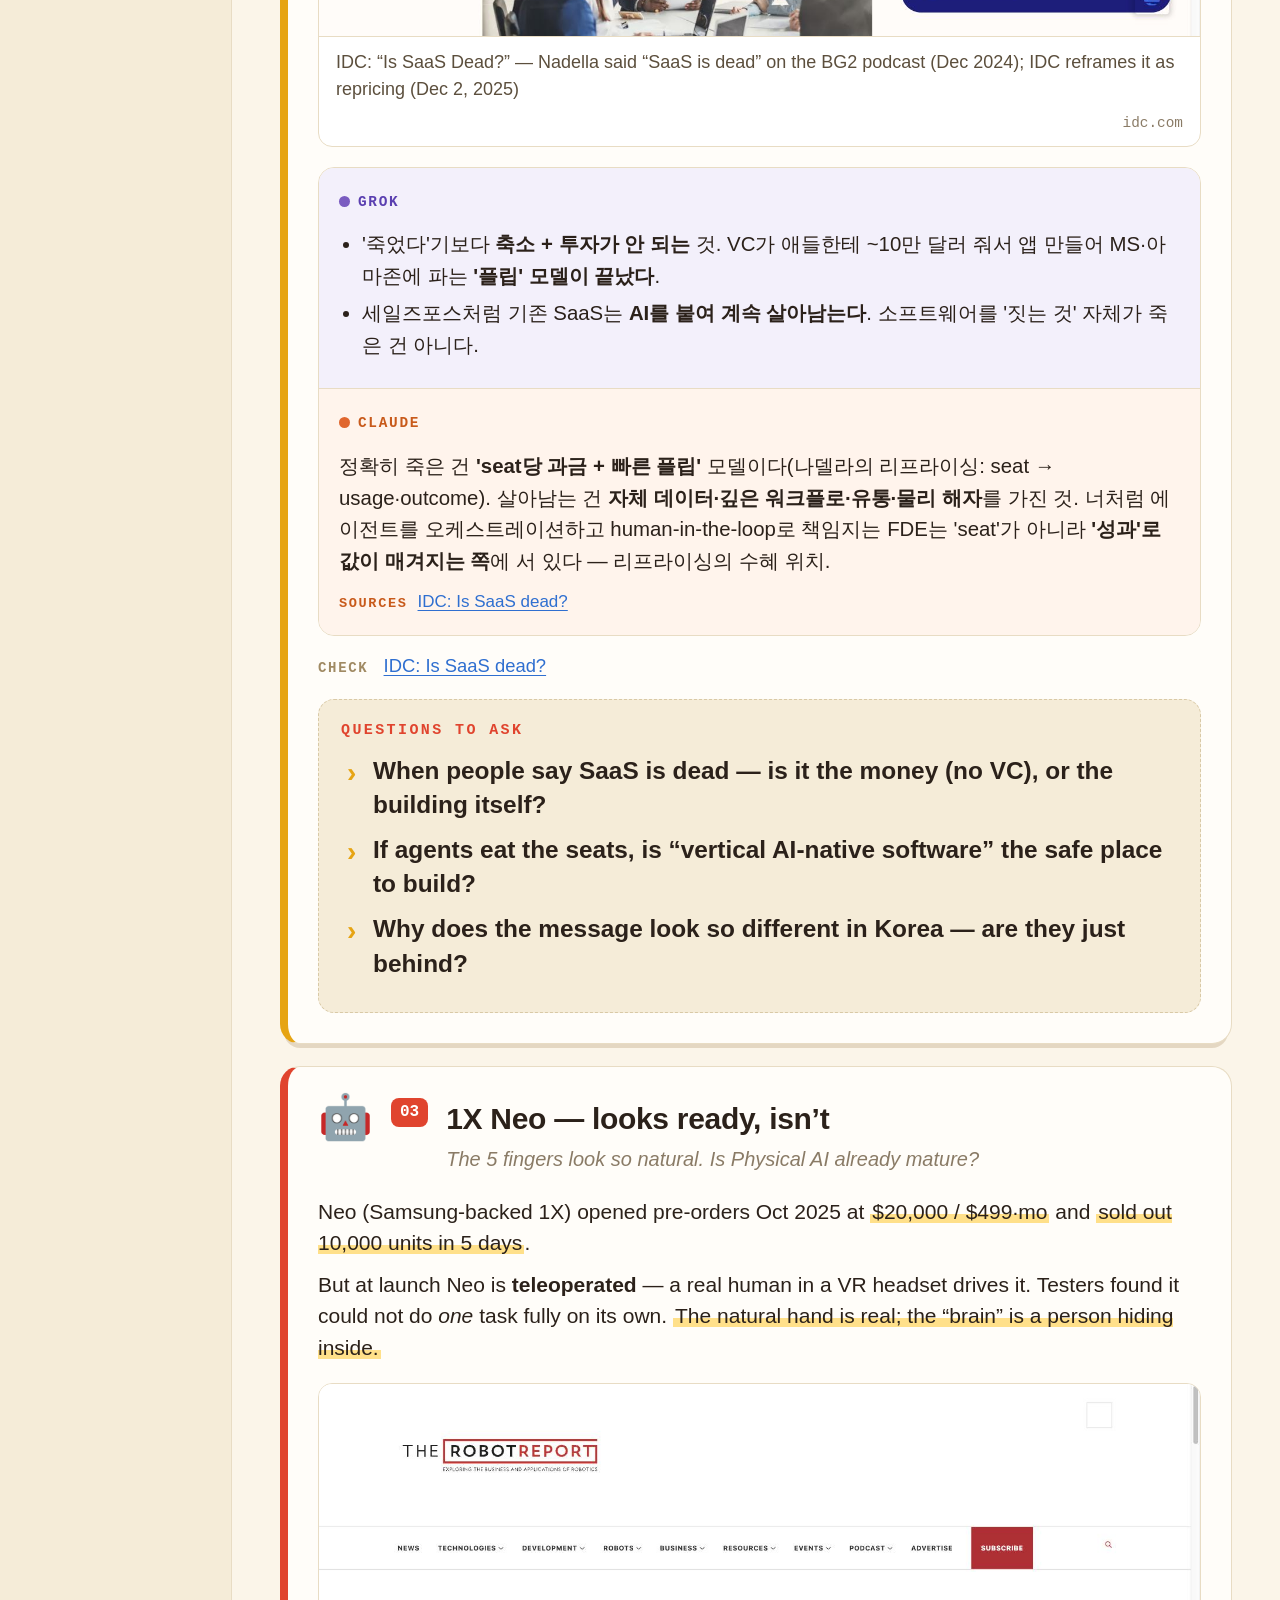
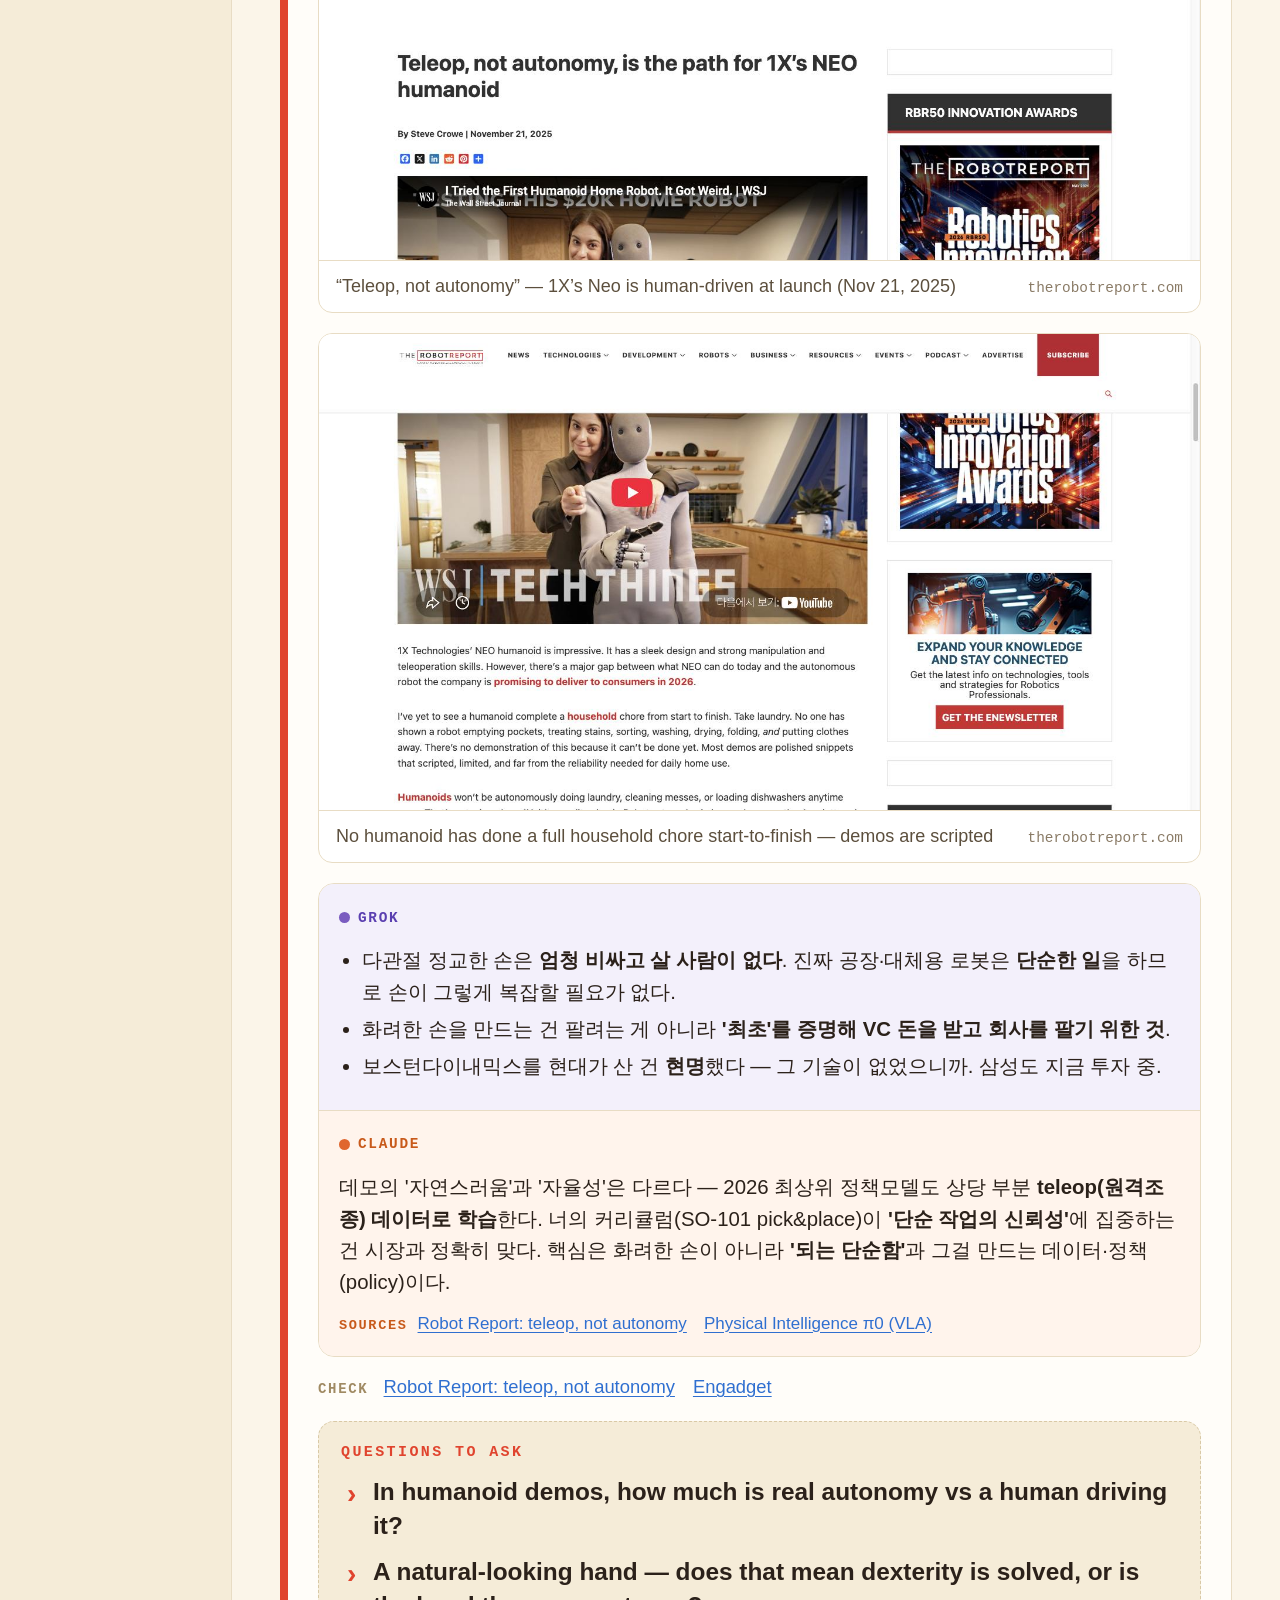
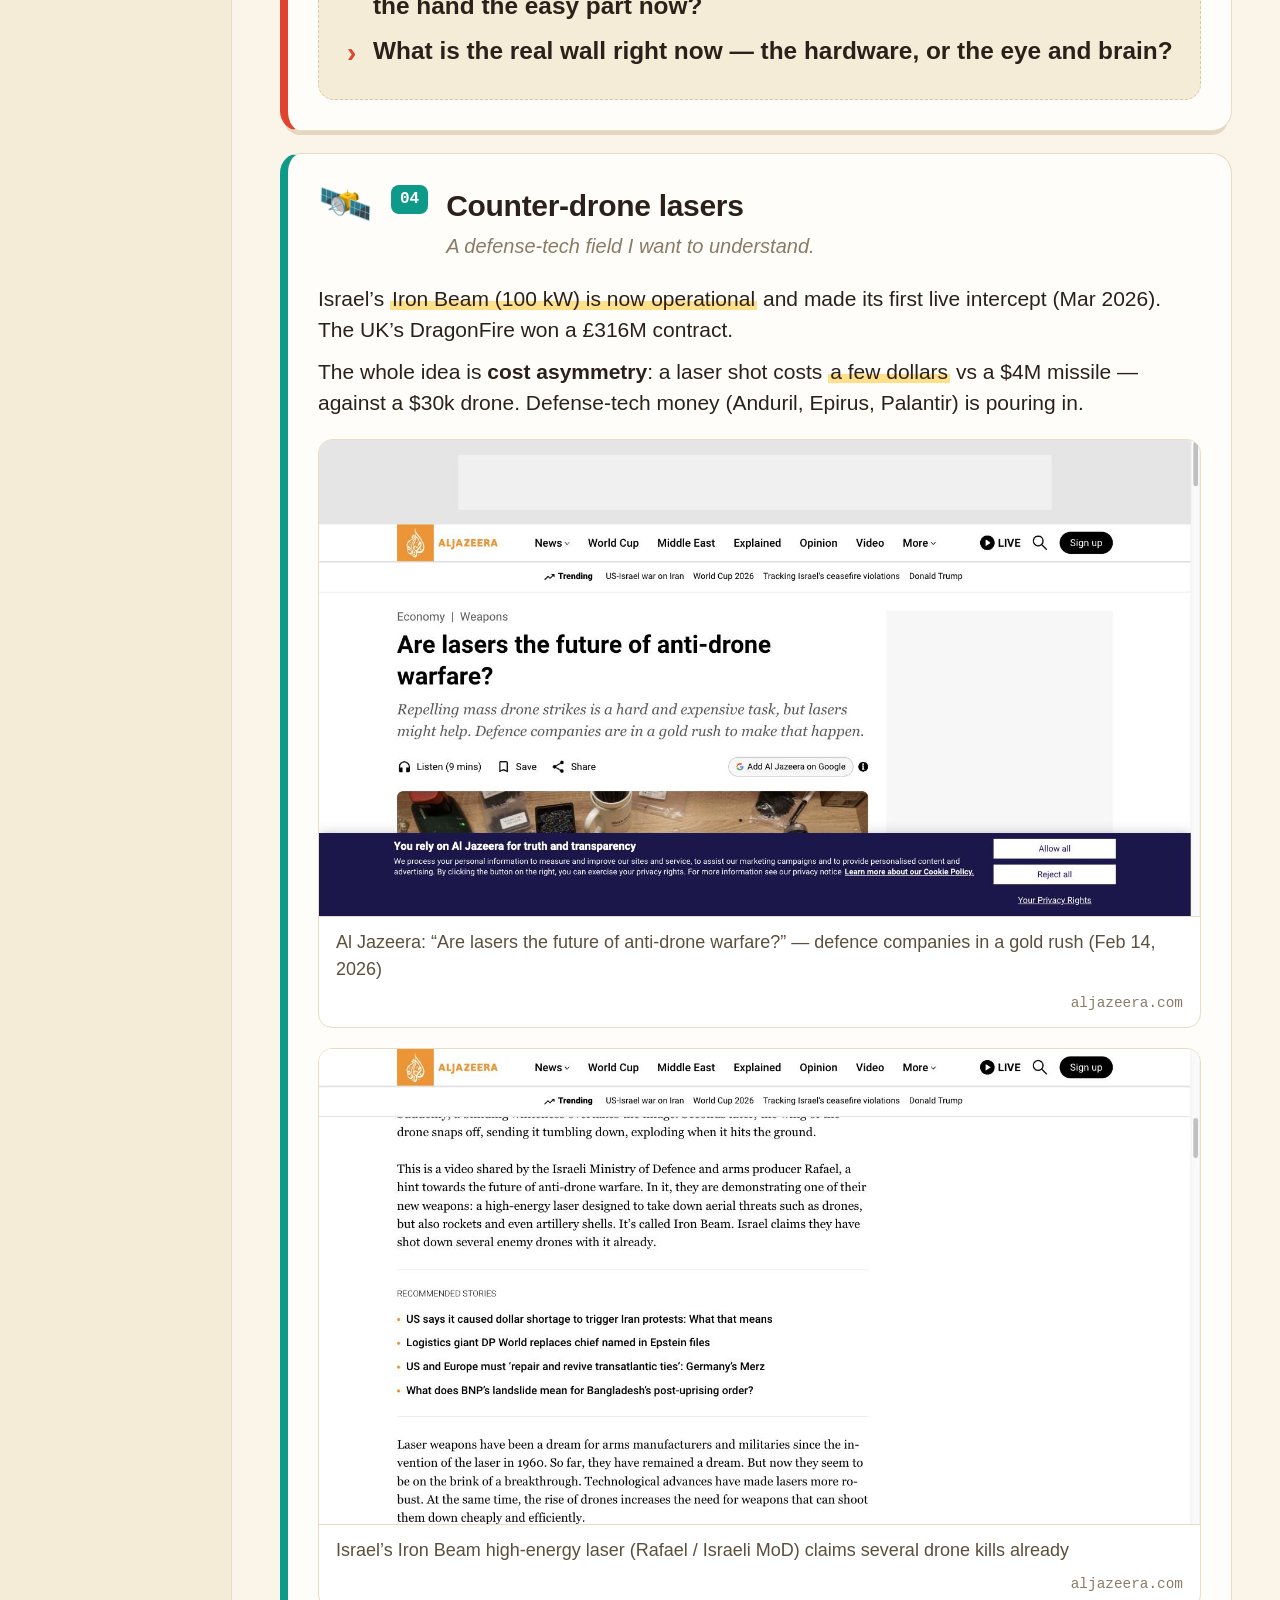
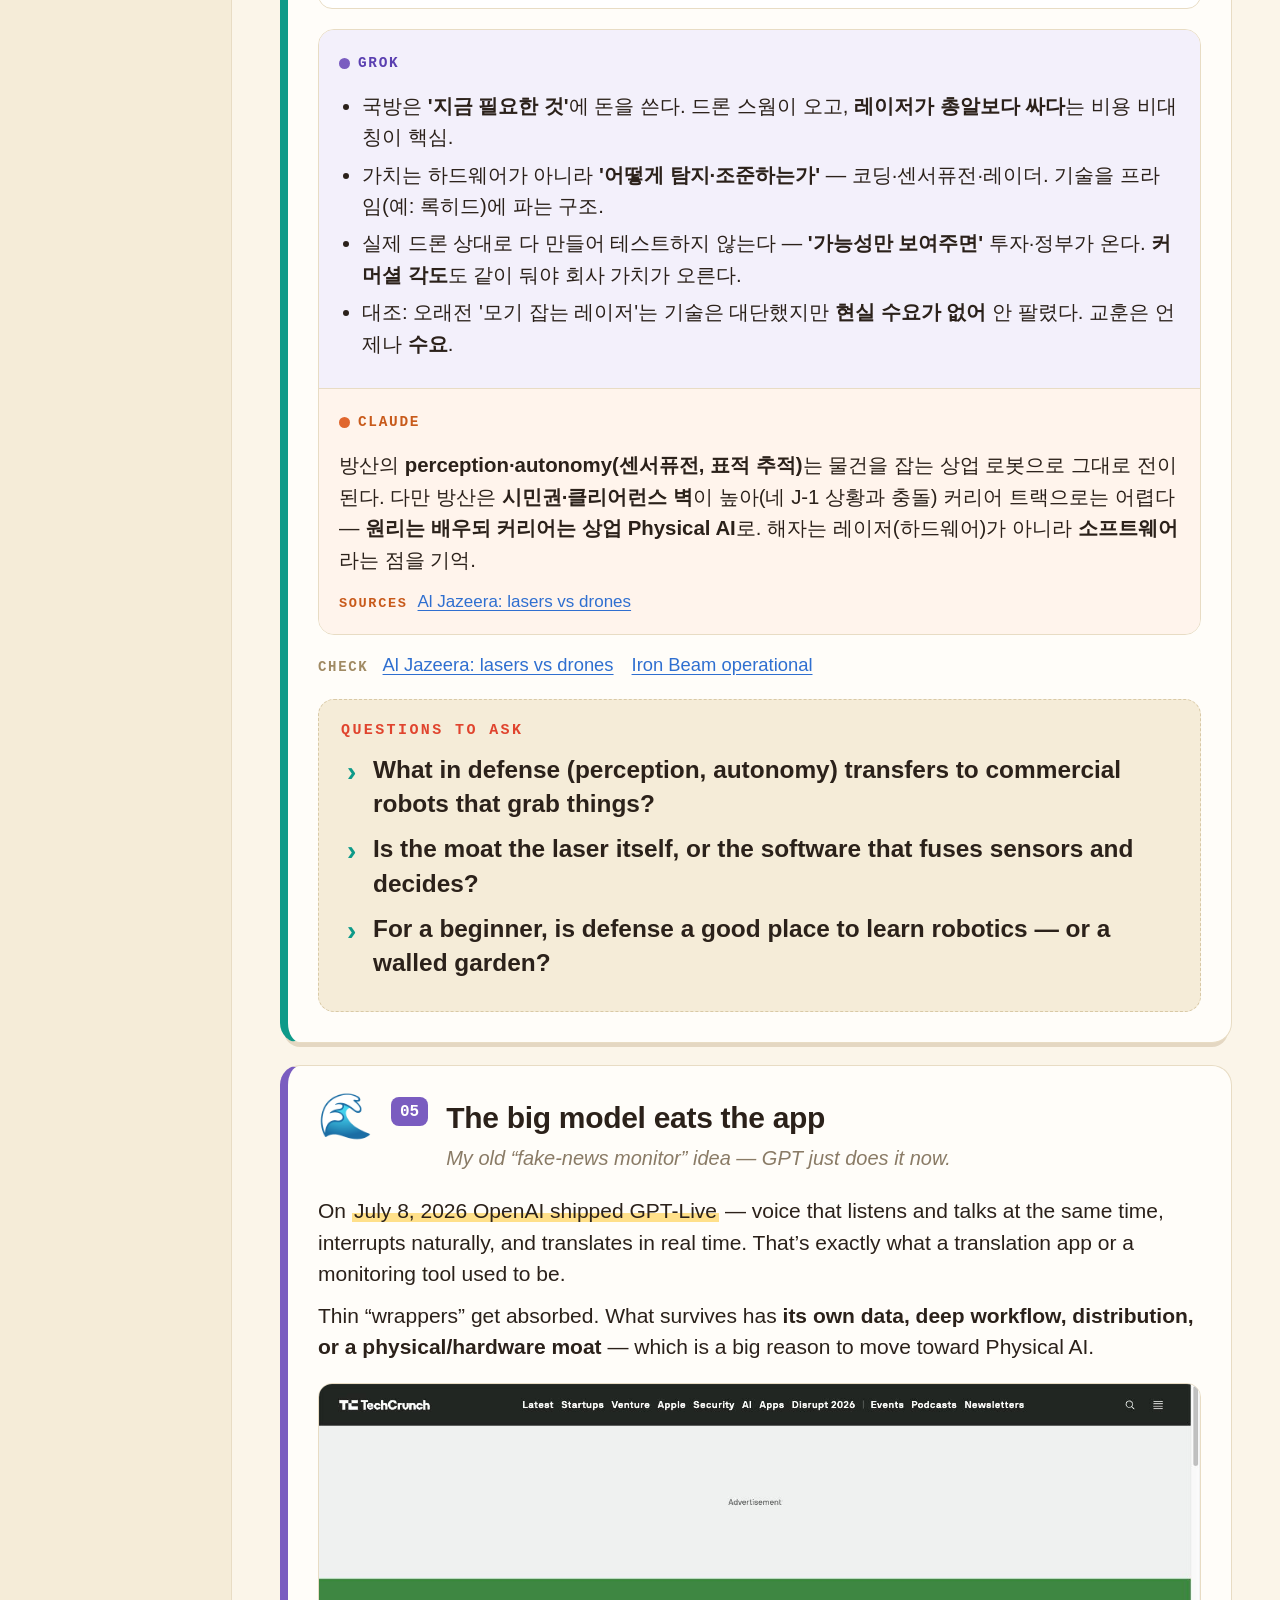
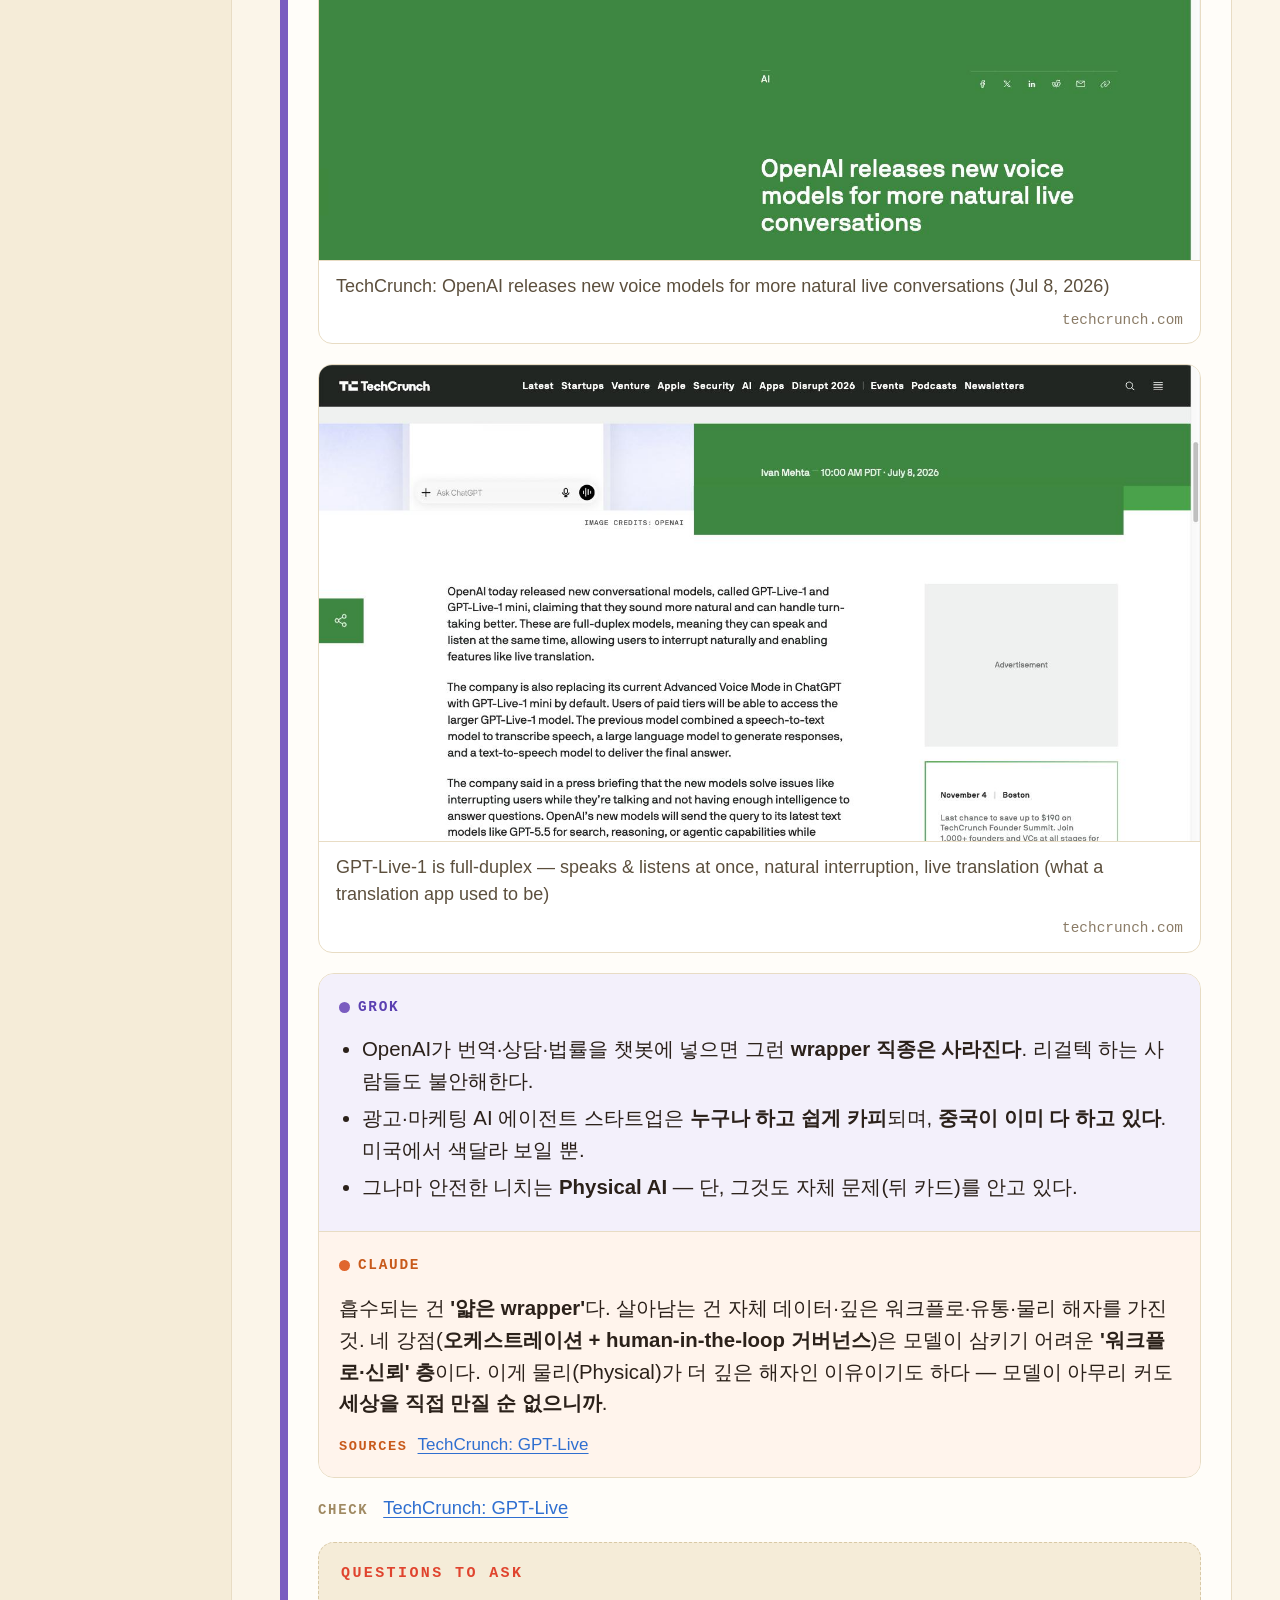
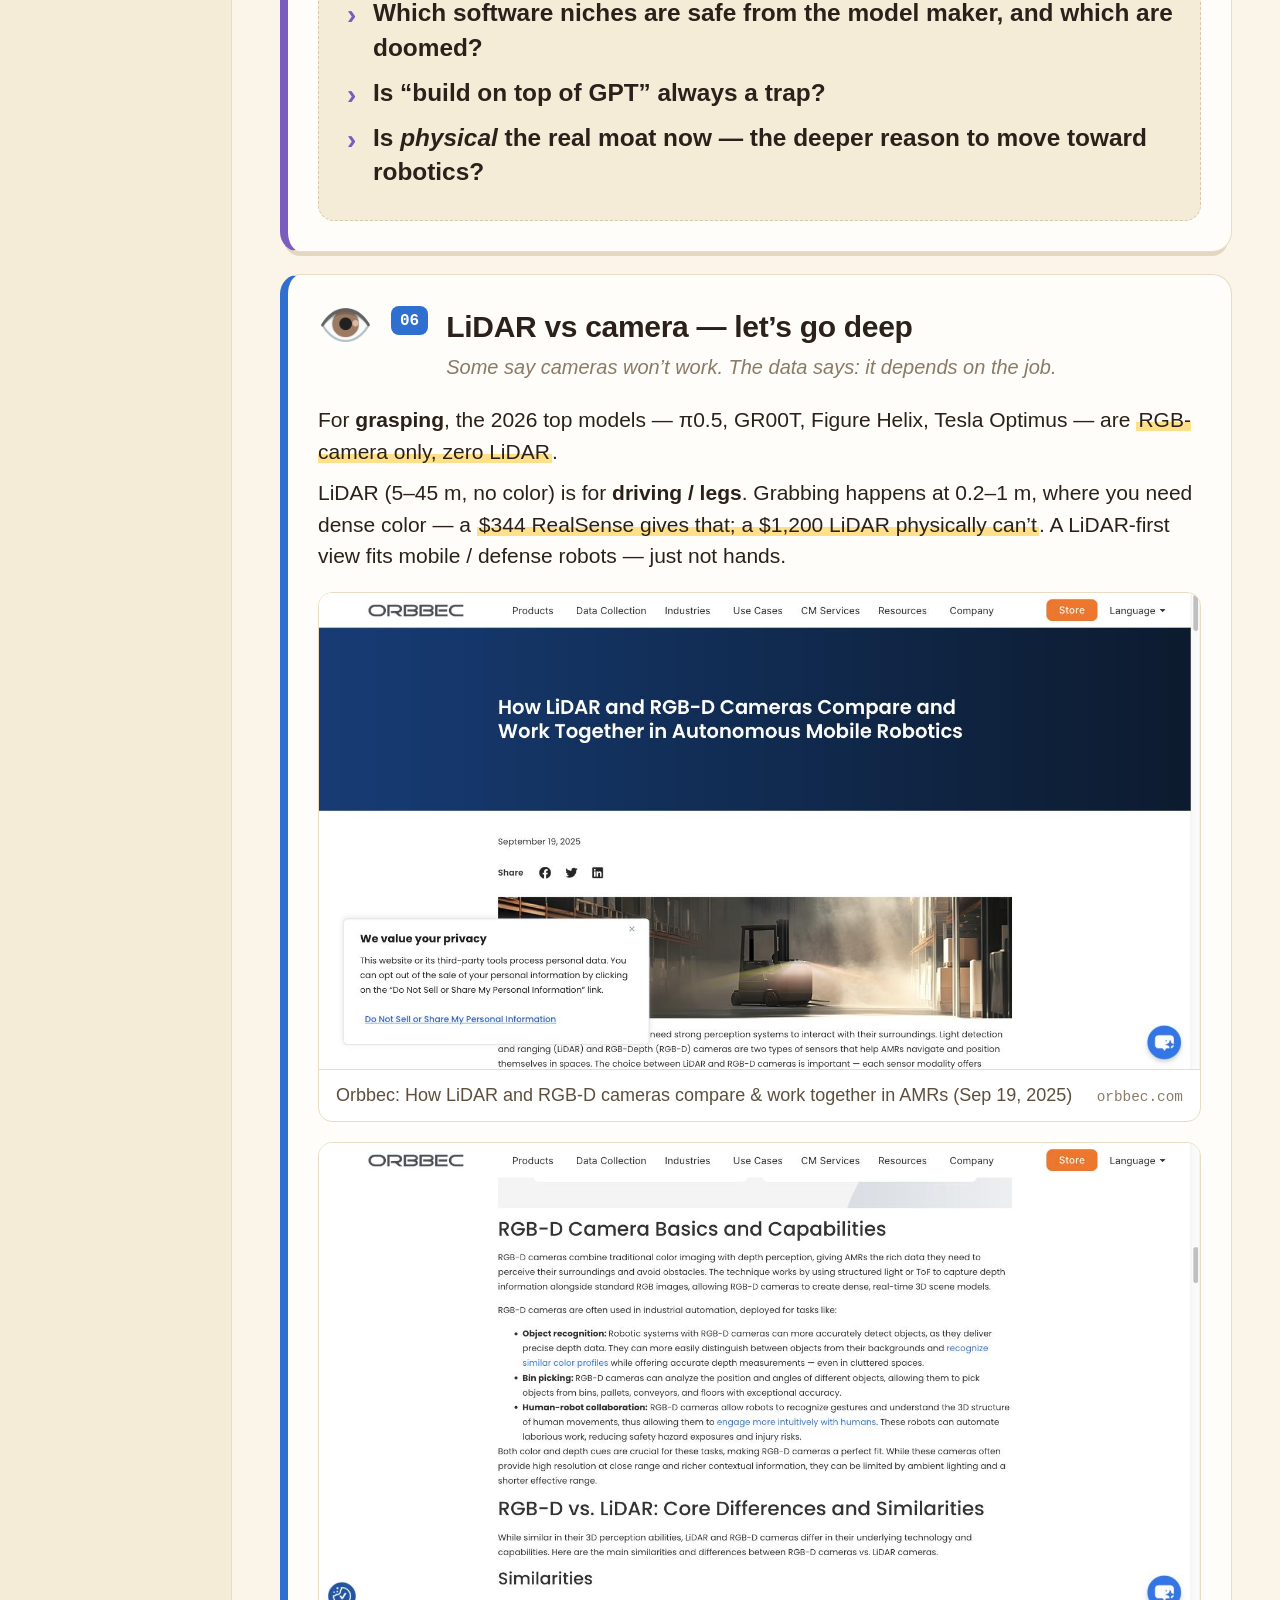
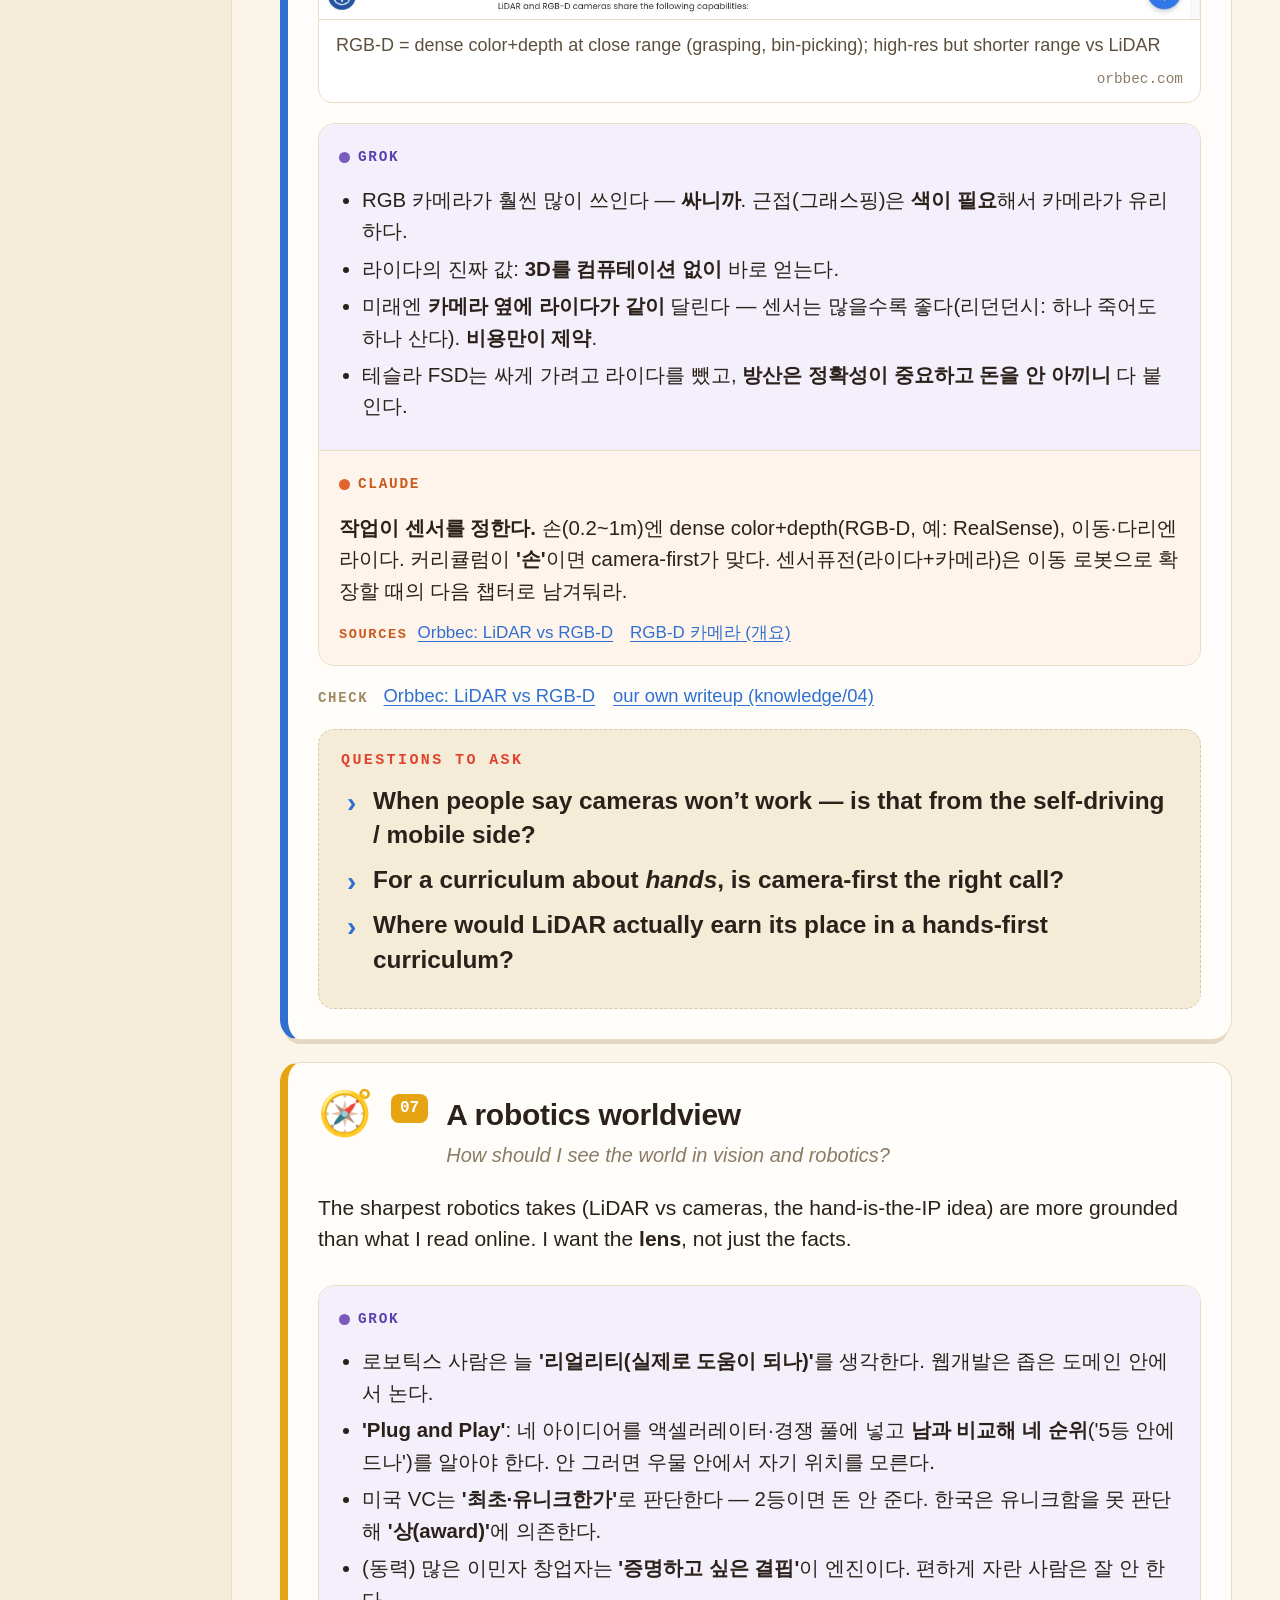
==== commit d10e4655: "Add a multi-session sidebar; empty skeleton page for 2026-07-24 Start stacking mentoring sessions on" ====
--- a/site/index.html
+++ b/site/index.html
@@ -365,9 +365,54 @@
     .topic-tools, .card-ctl, .gallery-add, .add-topic, .ask li .q-del, .ask .add-ask, .ev-del{ display:none !important }
     figure.shot{ break-inside:avoid }
   }
+
+  /* ---------- multi-session sidebar (see sessions.js) ---------- */
+  .app{ display:flex; align-items:flex-start; }
+  .sidebar{
+    flex:0 0 232px; position:sticky; top:0; align-self:stretch; min-height:100vh;
+    background:var(--bg2); border-right:1px solid var(--line); padding:1.4rem 1rem;
+  }
+  .sidebar .s-head{
+    font-family:ui-monospace,Menlo,monospace; text-transform:uppercase; letter-spacing:.14em;
+    font-size:.72rem; font-weight:800; color:var(--red); margin:.2rem 0 .8rem .2rem;
+  }
+  .content{ flex:1 1 auto; min-width:0; }
+  #sessionNav{ display:flex; flex-direction:column; gap:.5rem; }
+  .s-item{
+    display:block; text-decoration:none; color:var(--fg);
+    background:var(--card); border:1px solid var(--line); border-radius:.7rem; padding:.6rem .75rem;
+  }
+  .s-item:hover{ border-color:var(--red) }
+  .s-item.active{ border-color:var(--red); box-shadow:inset 3px 0 0 var(--red); background:#fff }
+  .s-item .s-date{ display:block; font-family:ui-monospace,Menlo,monospace; font-size:.72rem; color:var(--muted) }
+  .s-item .s-title{ display:block; font-weight:700; font-size:.95rem; margin-top:.1rem }
+  .s-item .s-badge{
+    display:inline-block; margin-top:.35rem; font-family:ui-monospace,Menlo,monospace;
+    font-size:.6rem; letter-spacing:.08em; text-transform:uppercase; color:var(--muted);
+    background:var(--bg2); border:1px solid var(--line); border-radius:1rem; padding:.05rem .5rem;
+  }
+  .sidebar .s-foot{ margin-top:.9rem; font-size:.72rem; color:var(--muted); line-height:1.45 }
+  @media (max-width:900px){
+    .app{ flex-direction:column }
+    .sidebar{
+      position:static; min-height:0; width:100%; flex-basis:auto;
+      border-right:none; border-bottom:1px solid var(--line); padding:.8rem 1rem;
+    }
+    #sessionNav{ flex-direction:row; overflow-x:auto; gap:.5rem }
+    .s-item{ flex:0 0 auto; min-width:150px }
+  }
+  @media print{ .sidebar{ display:none } }
 </style>
 </head>
-<body>
+<body data-session="2026-07-17">
+
+<div class="app">
+<aside class="sidebar">
+  <div class="s-head">Sessions</div>
+  <nav id="sessionNav"></nav>
+  <div class="s-foot">멘토링마다 새 페이지가 하나씩 쌓입니다.</div>
+</aside>
+<div class="content">
 
 <header class="top">
   <div class="kicker">Mentoring prep · 2026-07-17</div>
@@ -414,6 +459,11 @@
 <footer>
   <p>Private prep sheet · the public system lives at <span class="mono">mentoring.bit-habit.com</span> · personal notes stay off the public repo.</p>
 </footer>
+
+</div><!-- /.content -->
+</div><!-- /.app -->
+
+<script src="sessions.js"></script>
 
 <!-- PUBLIC study layer (committed): per-card Grok×Claude notes. Loads on the
      live site and locally alike. Anything personal/sensitive is NOT here — it
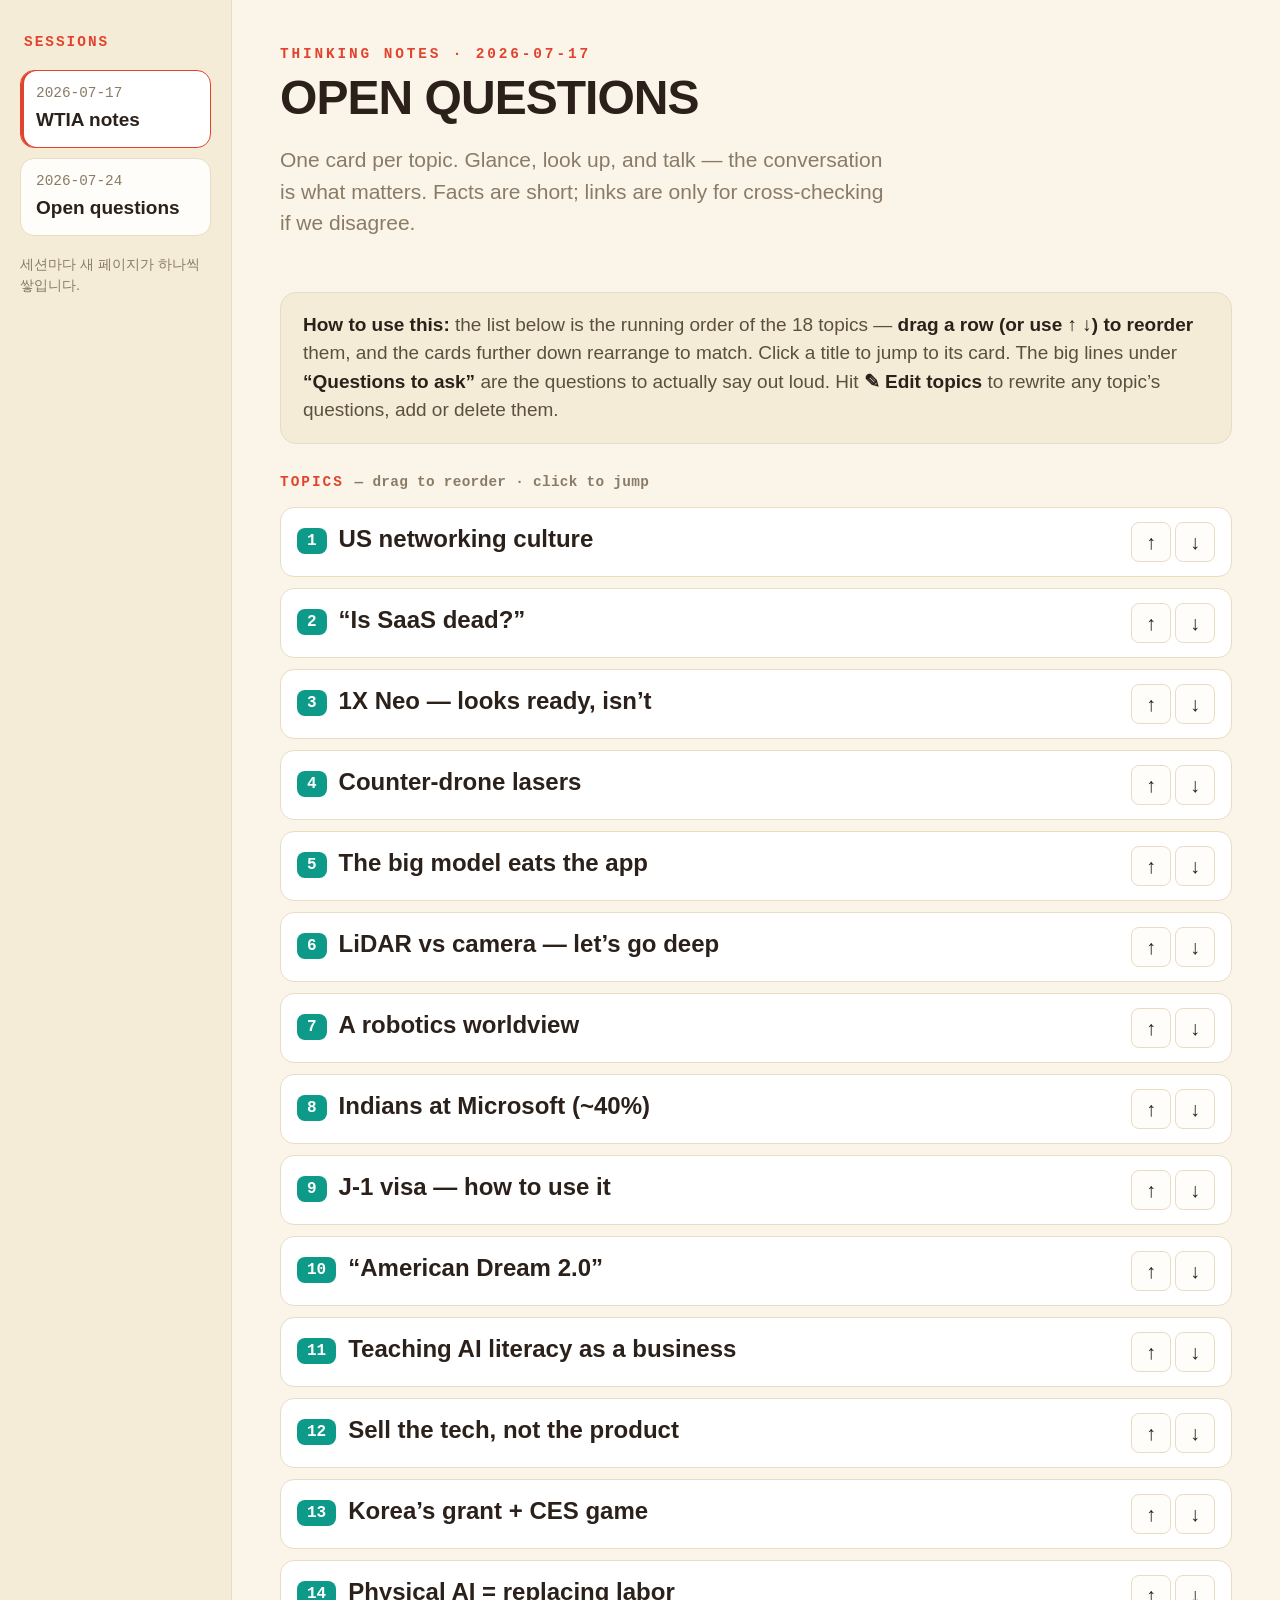
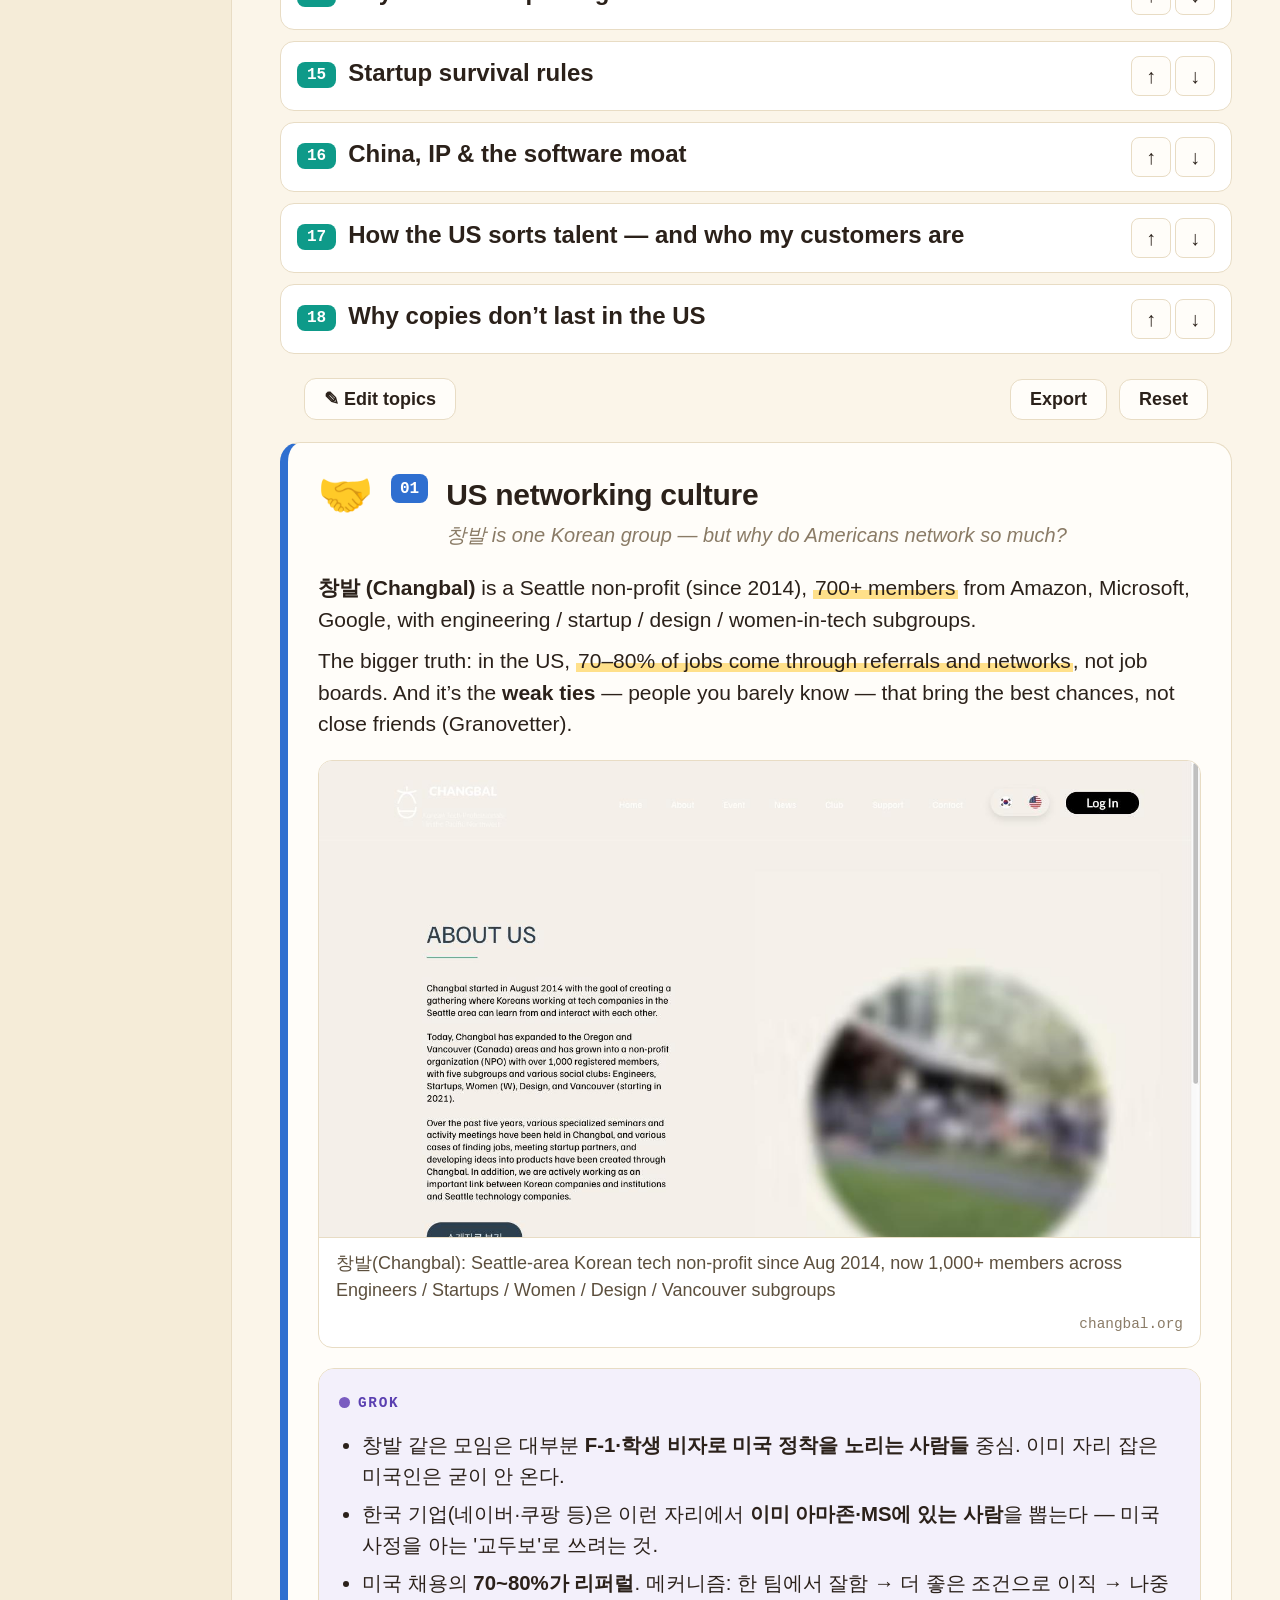
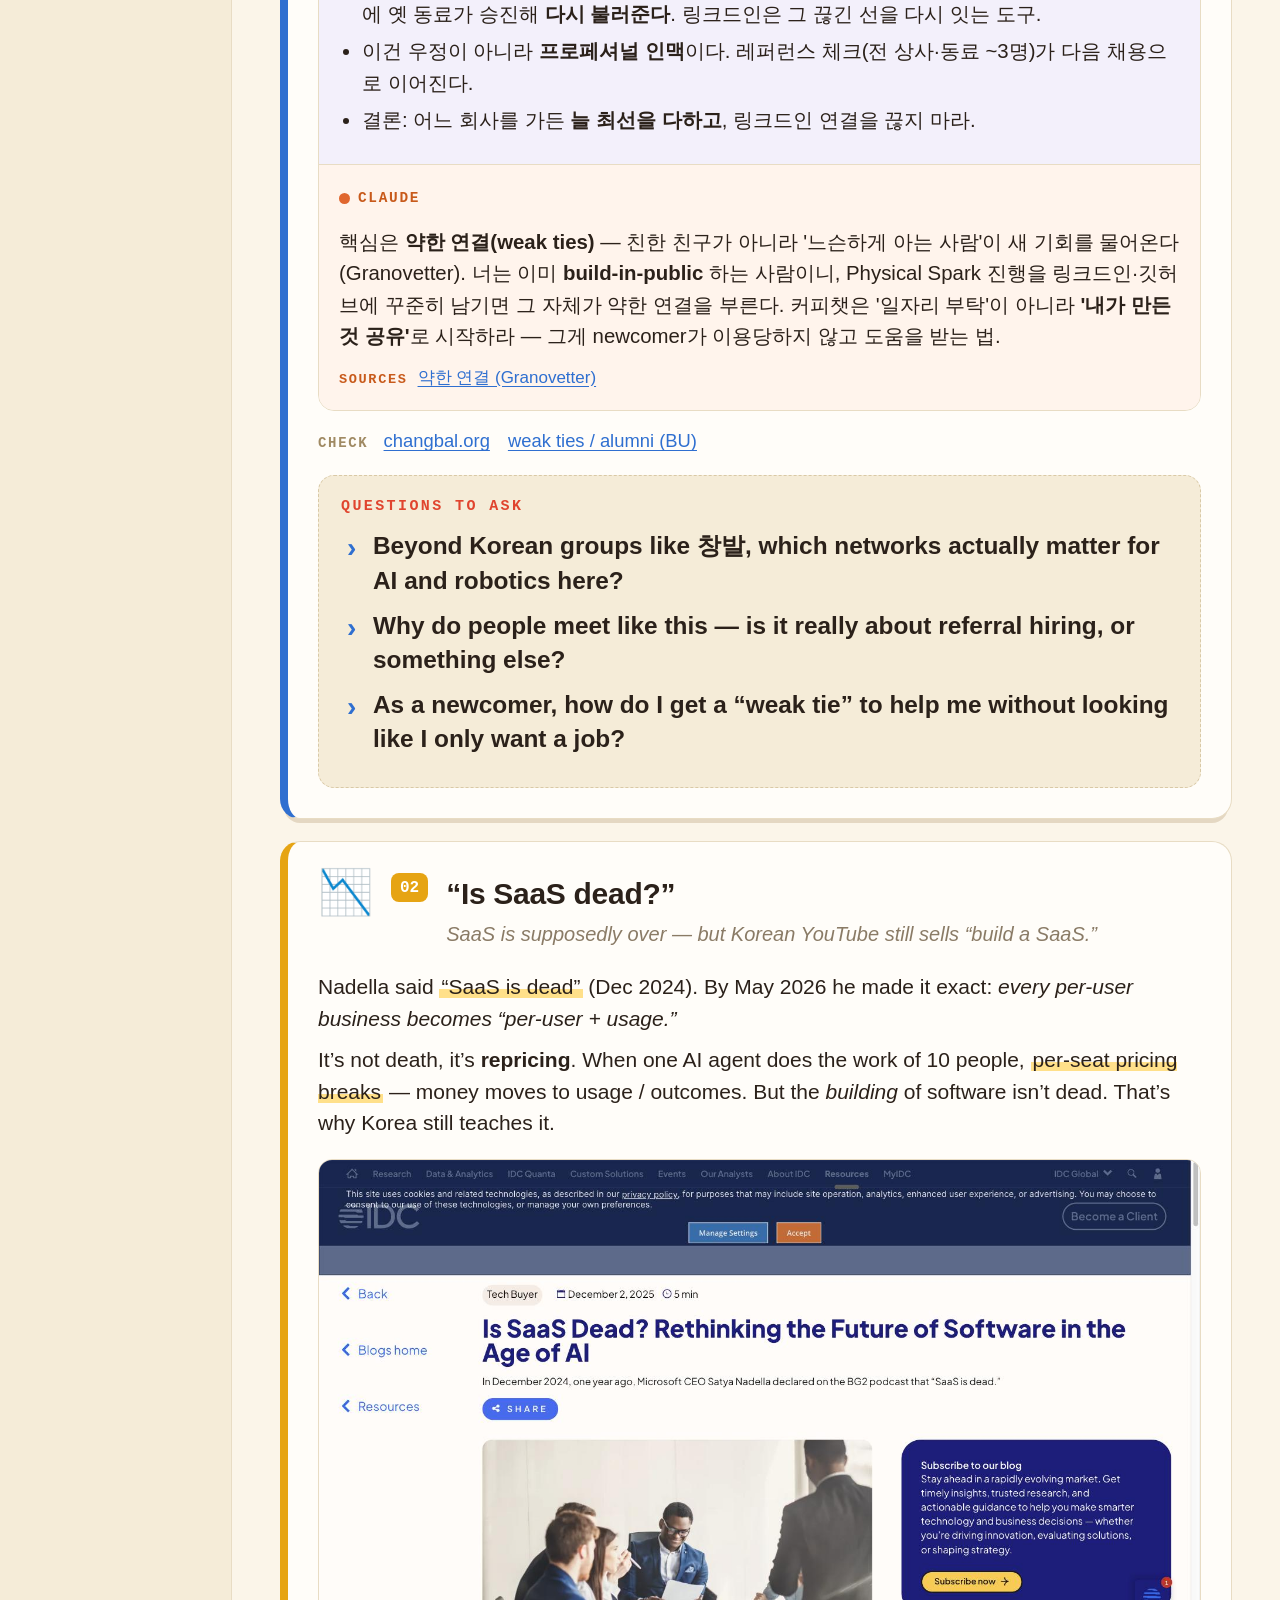
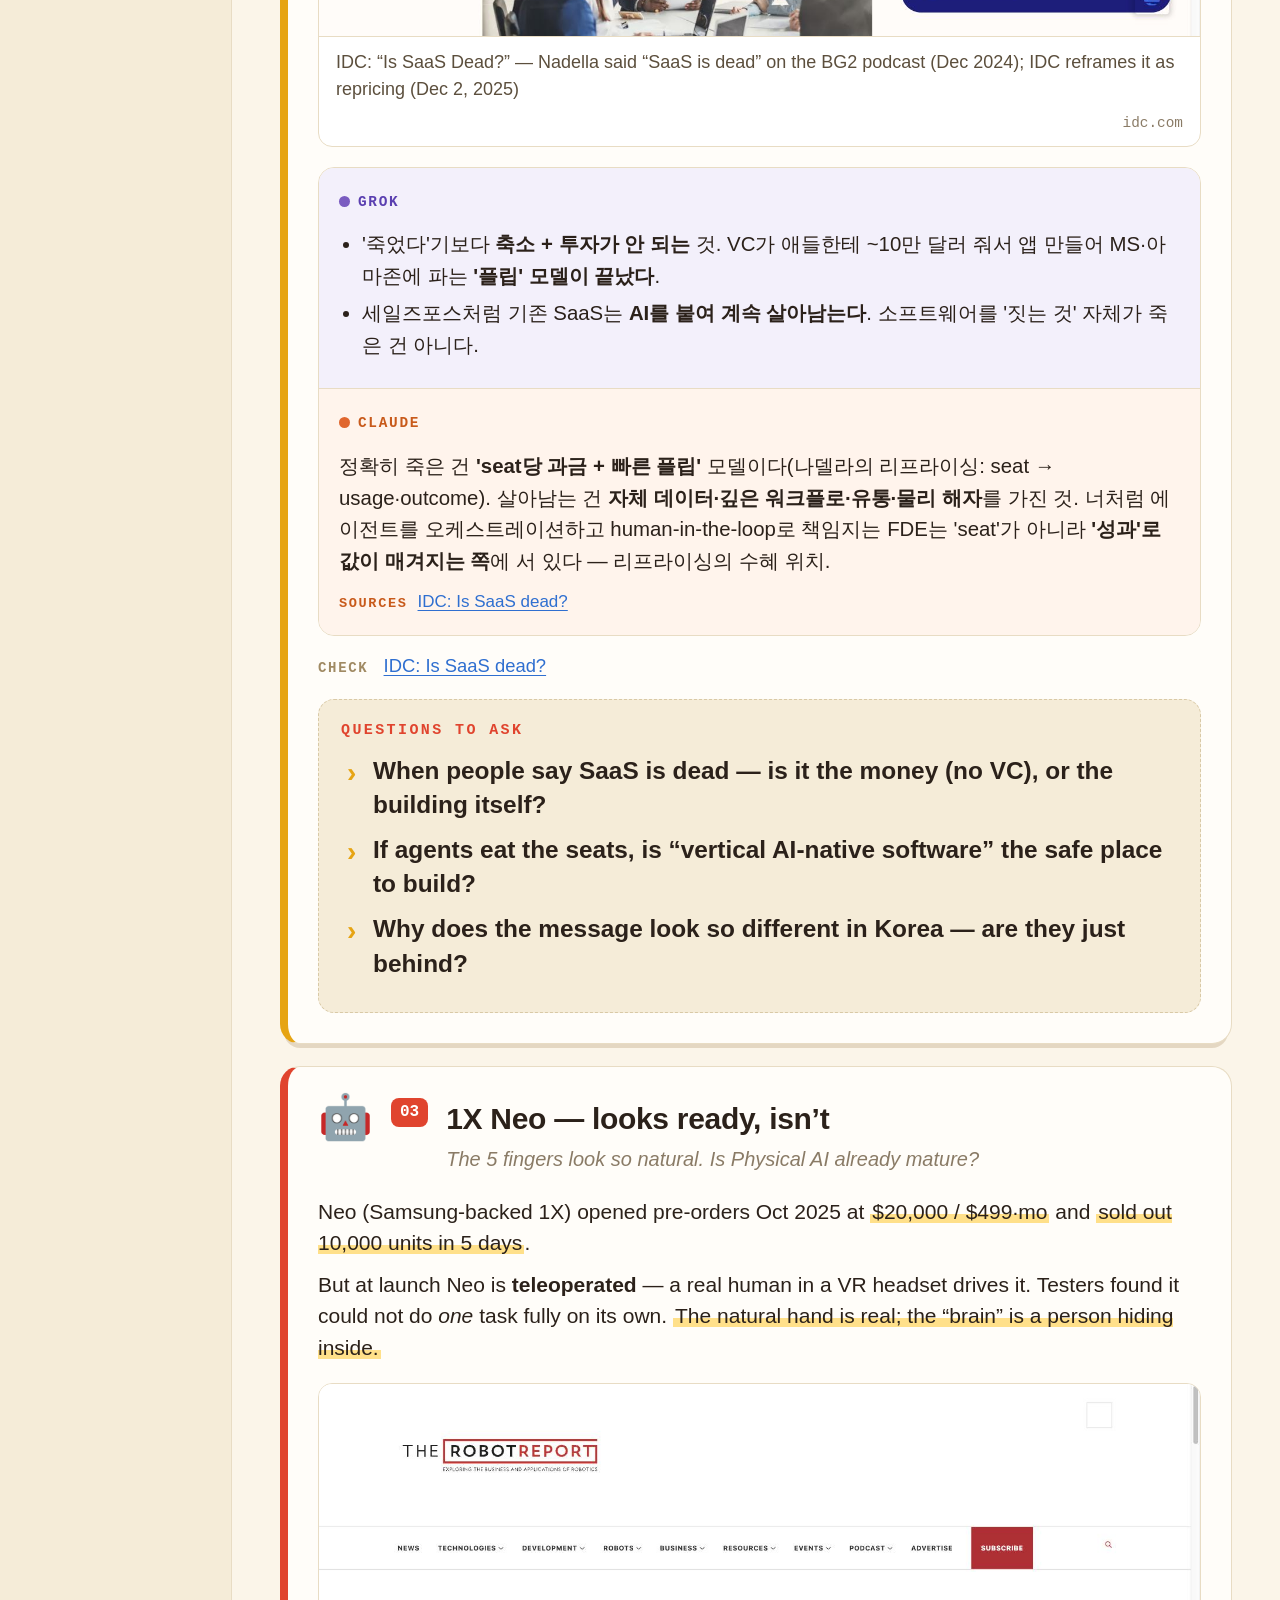
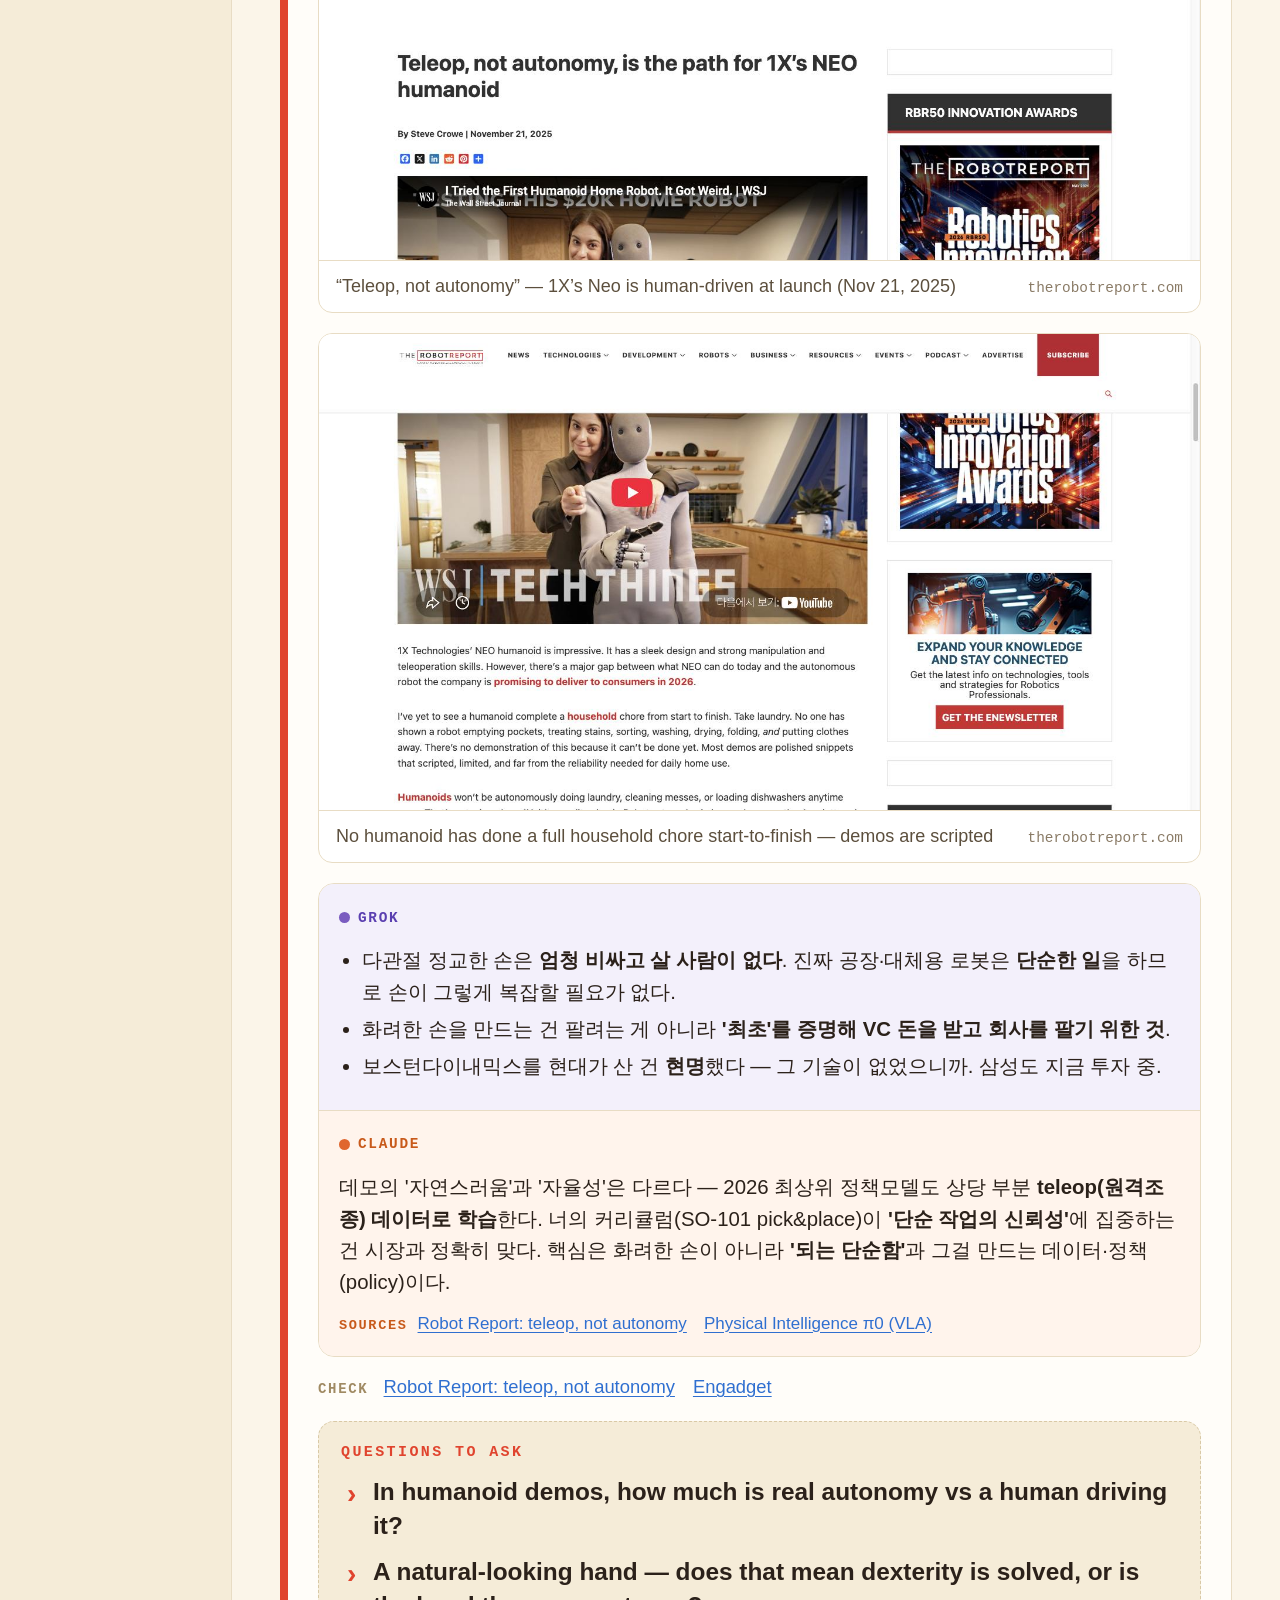
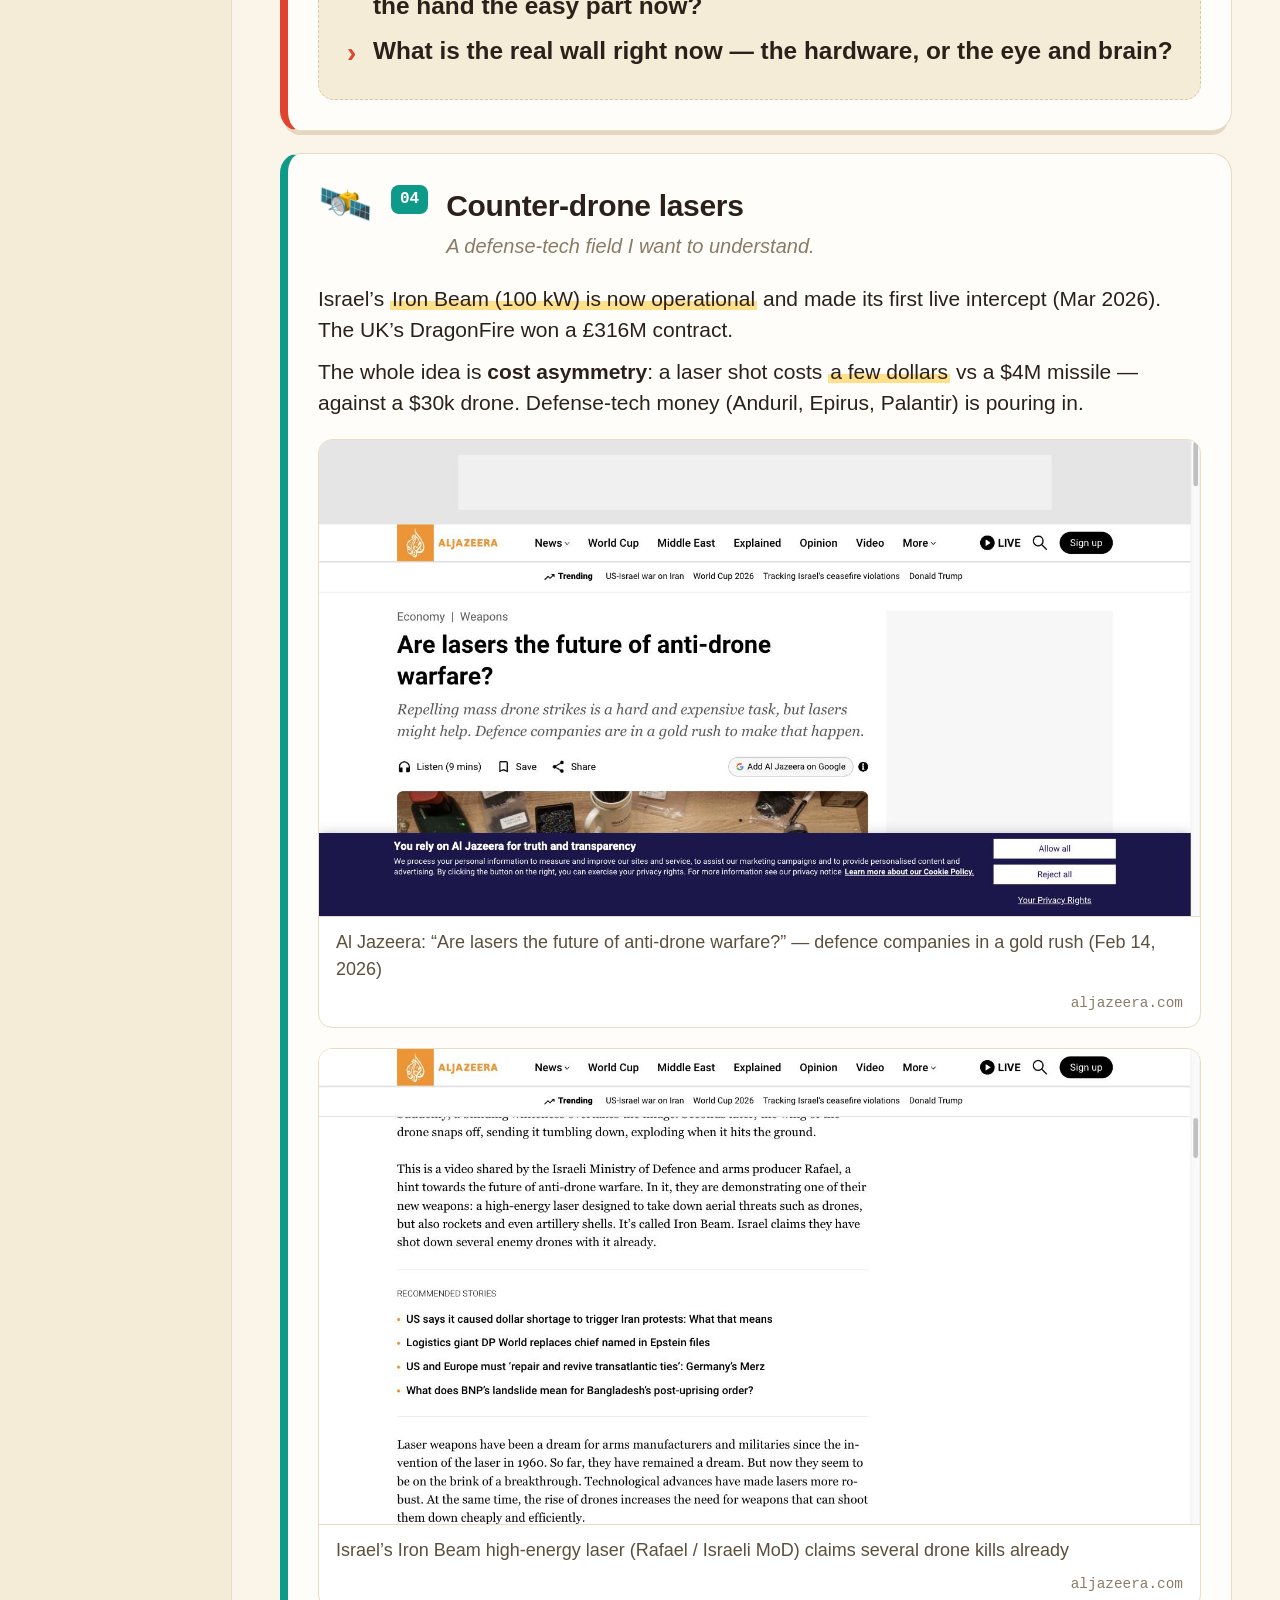
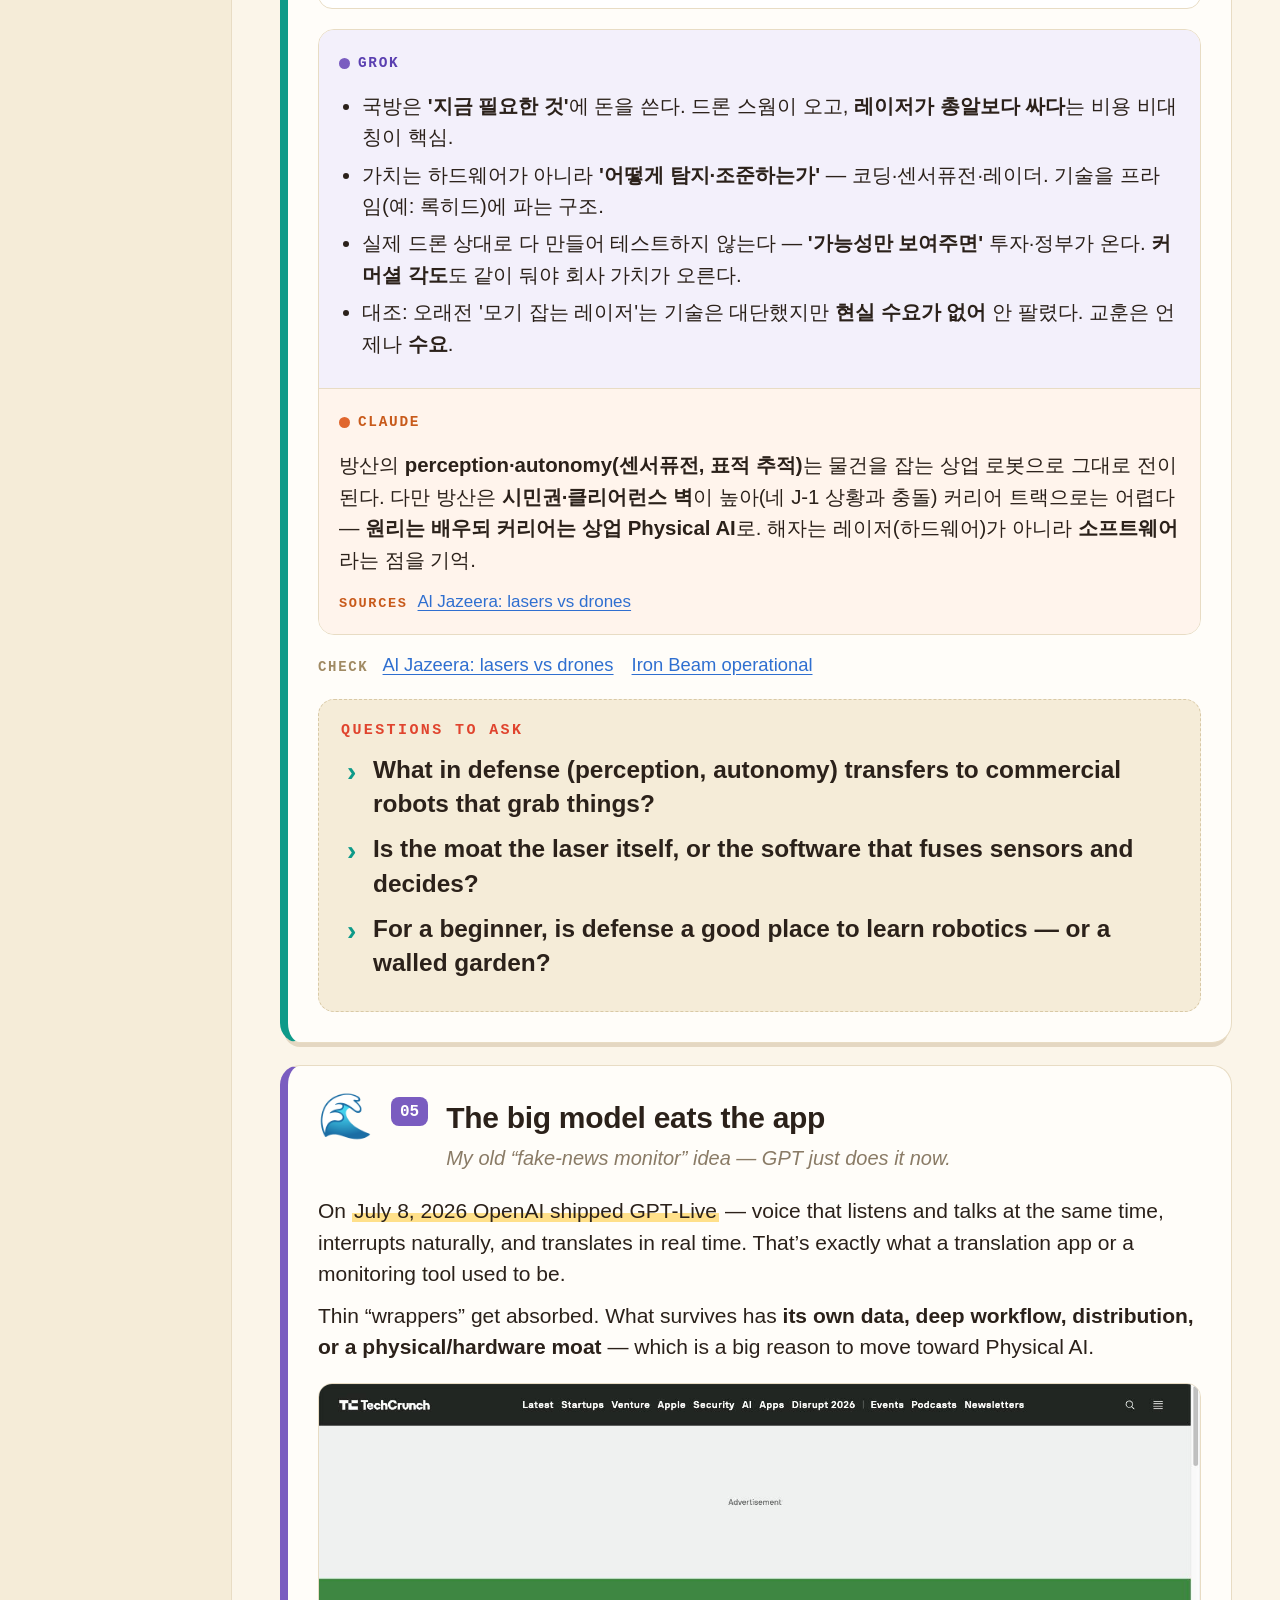
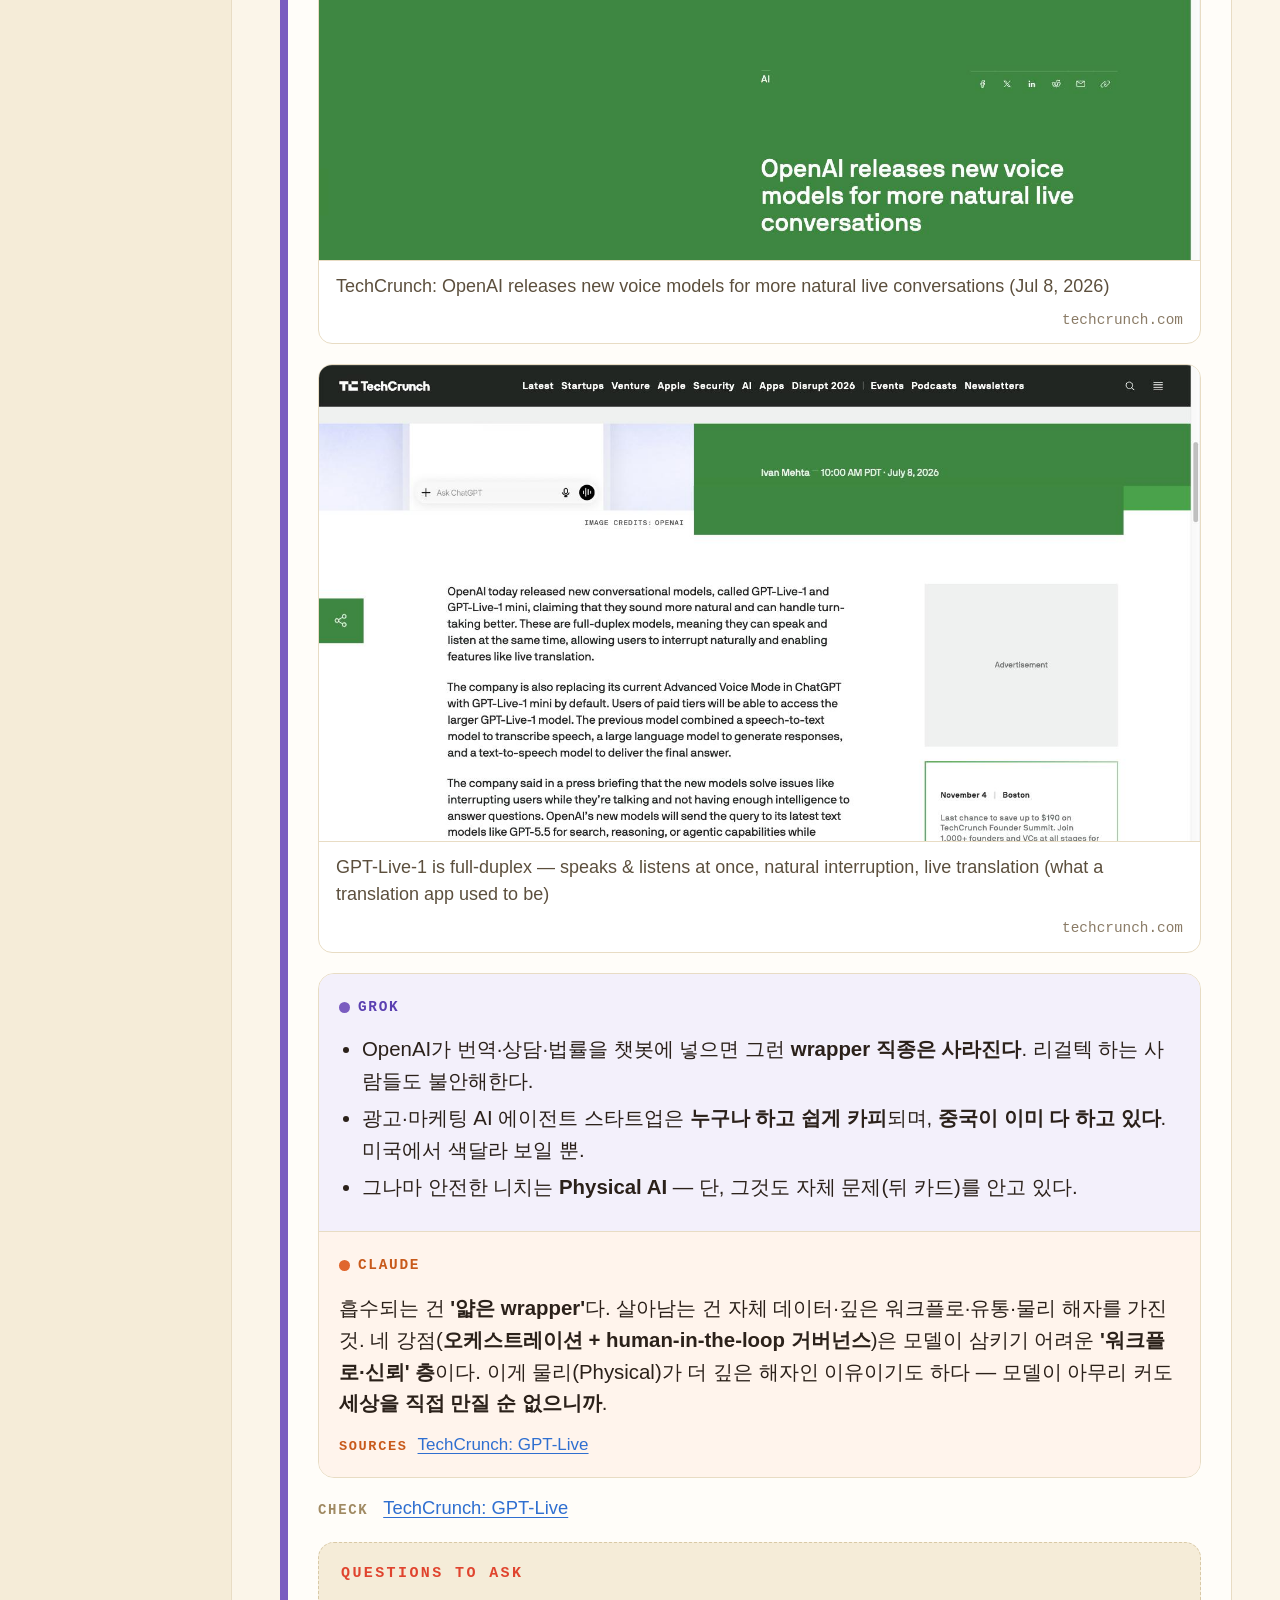
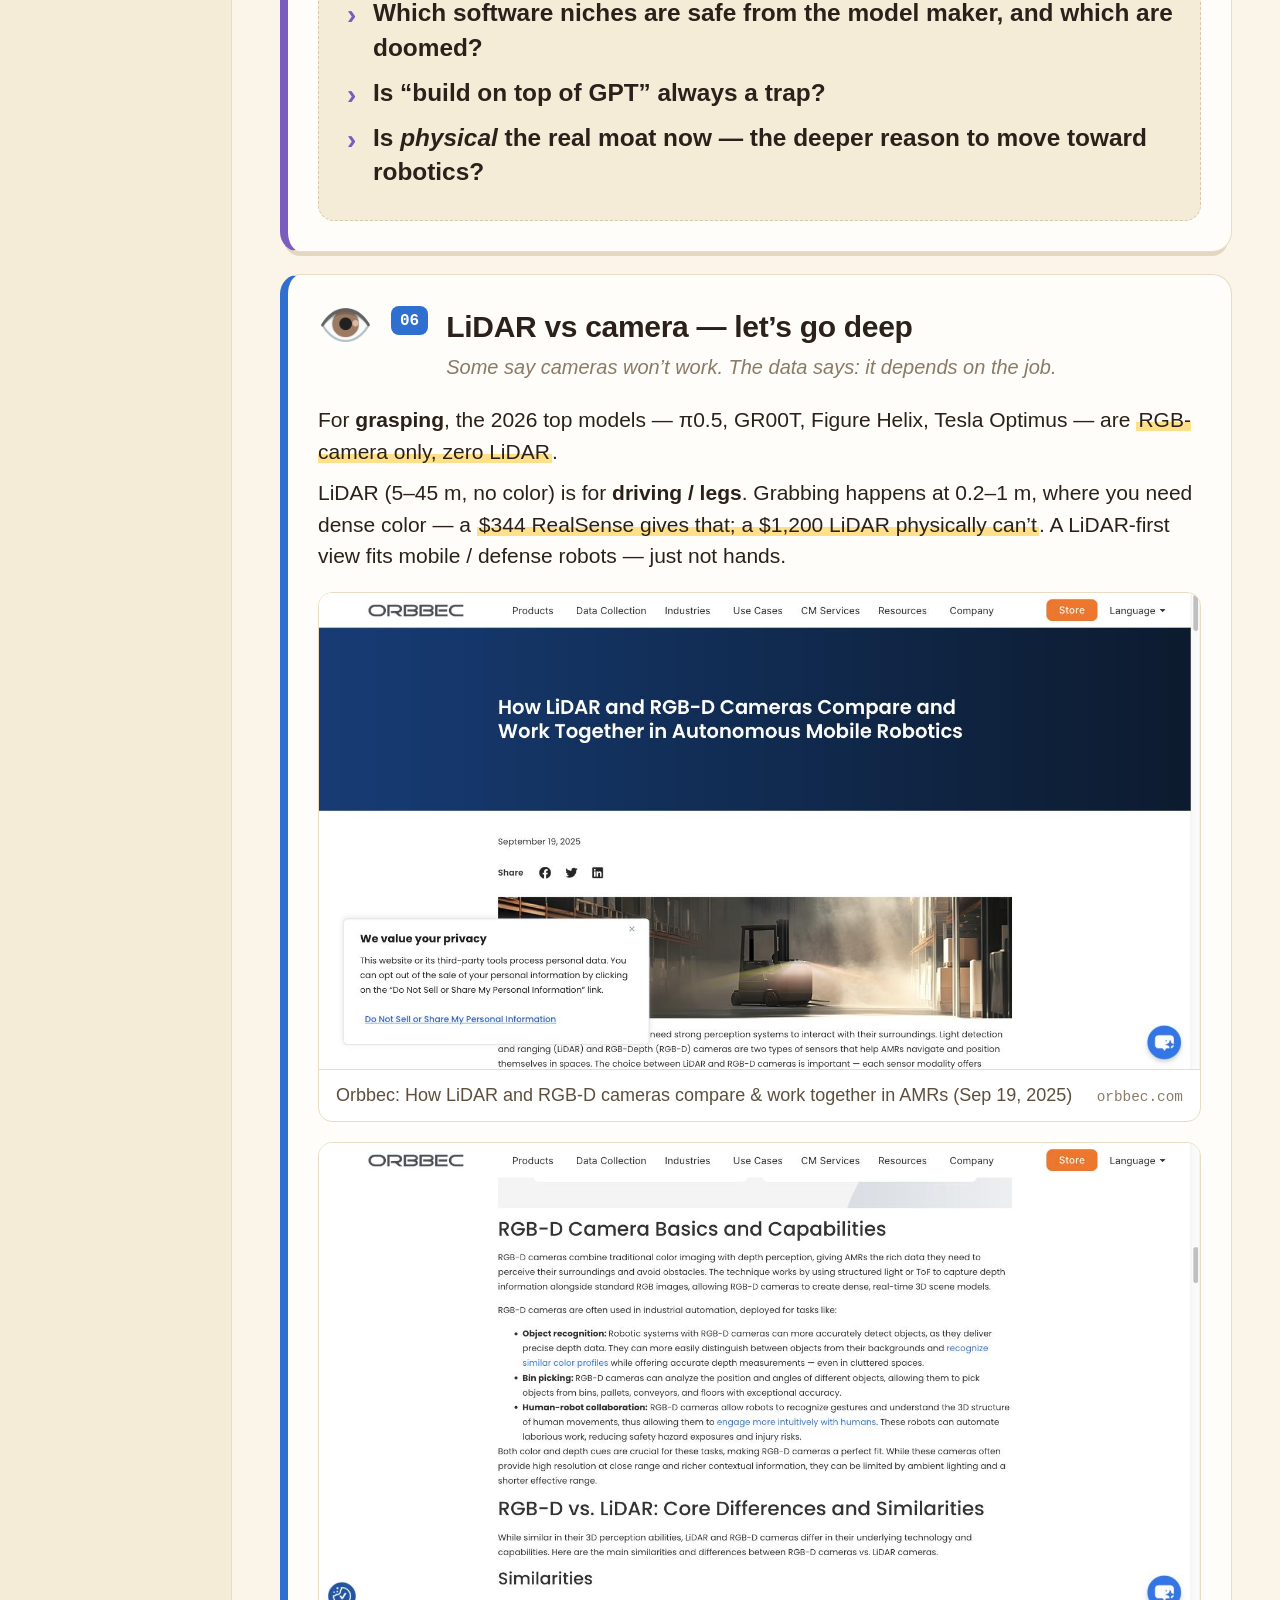
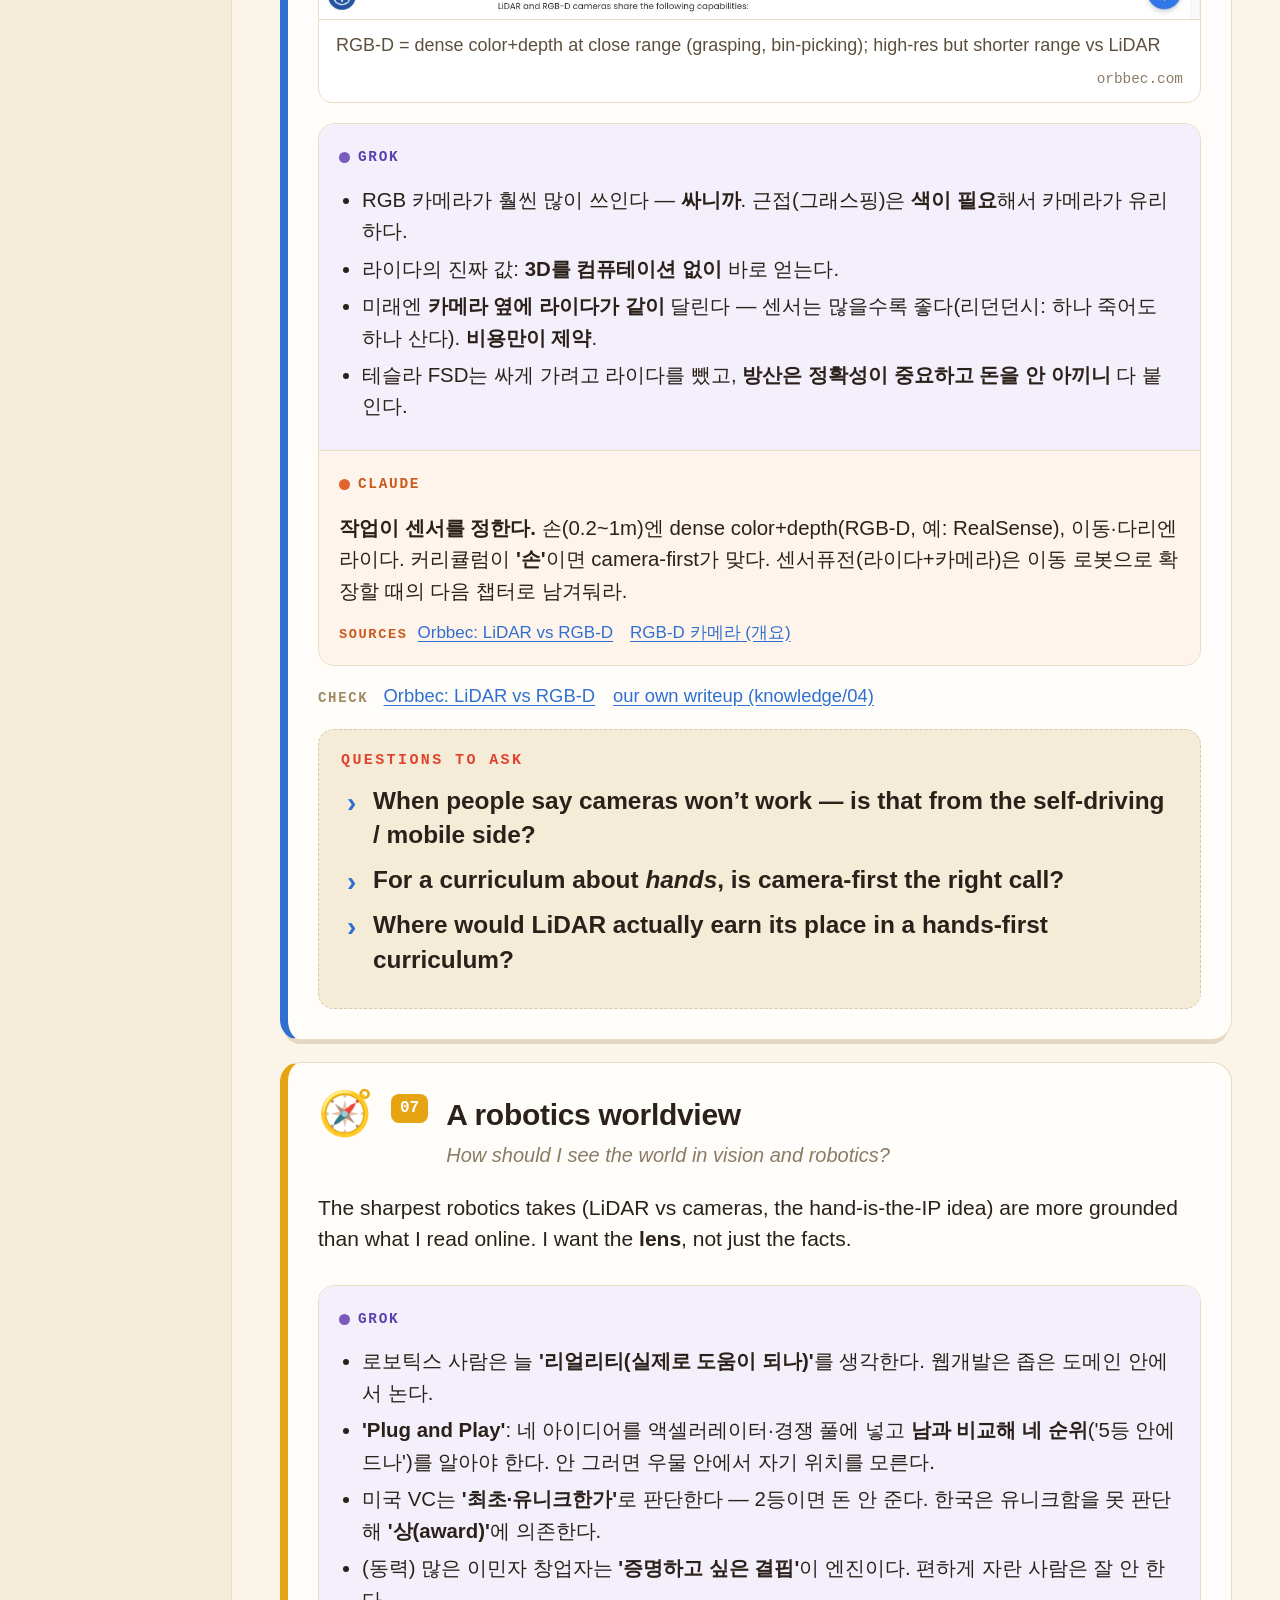
==== commit 607b28ee: "Reframe the prep pages as Chan's own "Open questions" notebook — remove all mentor framing The mento" ====
--- a/site/index.html
+++ b/site/index.html
@@ -3,8 +3,8 @@
 <head>
 <meta charset="utf-8">
 <meta name="viewport" content="width=device-width, initial-scale=1">
-<title>Mentoring — talking points</title>
-<meta name="description" content="A glance-and-speak sheet for an offline mentoring session: robots, software, visas, and building a life across the US and Korea.">
+<title>Open questions — talking points</title>
+<meta name="description" content="A glance-and-speak thinking sheet: robots, software, visas, and building a life across the US and Korea.">
 <style>
   :root{
     --bg:#fbf5e9; --bg2:#f5ecd8; --card:#fffdf9;
@@ -410,13 +410,13 @@
 <aside class="sidebar">
   <div class="s-head">Sessions</div>
   <nav id="sessionNav"></nav>
-  <div class="s-foot">멘토링마다 새 페이지가 하나씩 쌓입니다.</div>
+  <div class="s-foot">세션마다 새 페이지가 하나씩 쌓입니다.</div>
 </aside>
 <div class="content">
 
 <header class="top">
-  <div class="kicker">Mentoring prep · 2026-07-17</div>
-  <h1>Mentoring talking points</h1>
+  <div class="kicker">Thinking notes · 2026-07-17</div>
+  <h1>Open questions</h1>
   <p class="sub">One card per topic. Glance, look up, and talk — the conversation is what matters. Facts are short; links are only for cross-checking if we disagree.</p>
   <div class="whoami" id="whoami"></div>
 </header>
@@ -457,7 +457,7 @@
 </main>
 
 <footer>
-  <p>Private prep sheet · the public system lives at <span class="mono">mentoring.bit-habit.com</span> · personal notes stay off the public repo.</p>
+  <p>Private thinking notes · the public system lives at <span class="mono">mentoring.bit-habit.com</span> · personal notes stay off the public repo.</p>
 </footer>
 
 </div><!-- /.content -->
@@ -537,7 +537,7 @@
       { id:"india", icon:"🇮🇳", accent:"red", short:"Indians at MS",
         title:"Indians at Microsoft (~40%)",
         why:"I saw it at MS yesterday. What can we learn from them?",
-        context:'<p><span class="hl">70%+ of US H-1B visas go to Indians.</span> They’re ~1% of the US population but ~6% of Silicon Valley — and run Microsoft, Google, Adobe, IBM.</p><p>It looks less like “born better” and more like <b>structure</b>: brutal IIT selection (0.5–2% get in), the US grad-school pipeline, English fluency, and <span class="hl">tight referral / mentor networks</span> that pull in the next wave.</p>',
+        context:'<p><span class="hl">70%+ of US H-1B visas go to Indians.</span> They’re ~1% of the US population but ~6% of Silicon Valley — and run Microsoft, Google, Adobe, IBM.</p><p>It looks less like “born better” and more like <b>structure</b>: brutal IIT selection (0.5–2% get in), the US grad-school pipeline, English fluency, and <span class="hl">tight referral networks</span> that pull in the next wave.</p>',
         evidence:[{label:"Newsweek: Indian CEOs",url:"https://www.newsweek.com/2025/08/08/indian-ceos-america-are-more-common-everwhat-sets-them-apart-2101964.html"}],
         ask:["Is the Indian edge really skill — or English, or the network and pipeline?","What can Koreans copy — is it the referral culture?","How does H-1B shape who gets hired here?"],
         images:[{"src": "assets/india-1-newsweek.jpg", "cap": "Newsweek: “Indian CEOs in America Are More Common Than Ever — What Sets Them Apart?” (Jul 23, 2025)", "host": "newsweek.com"}] },
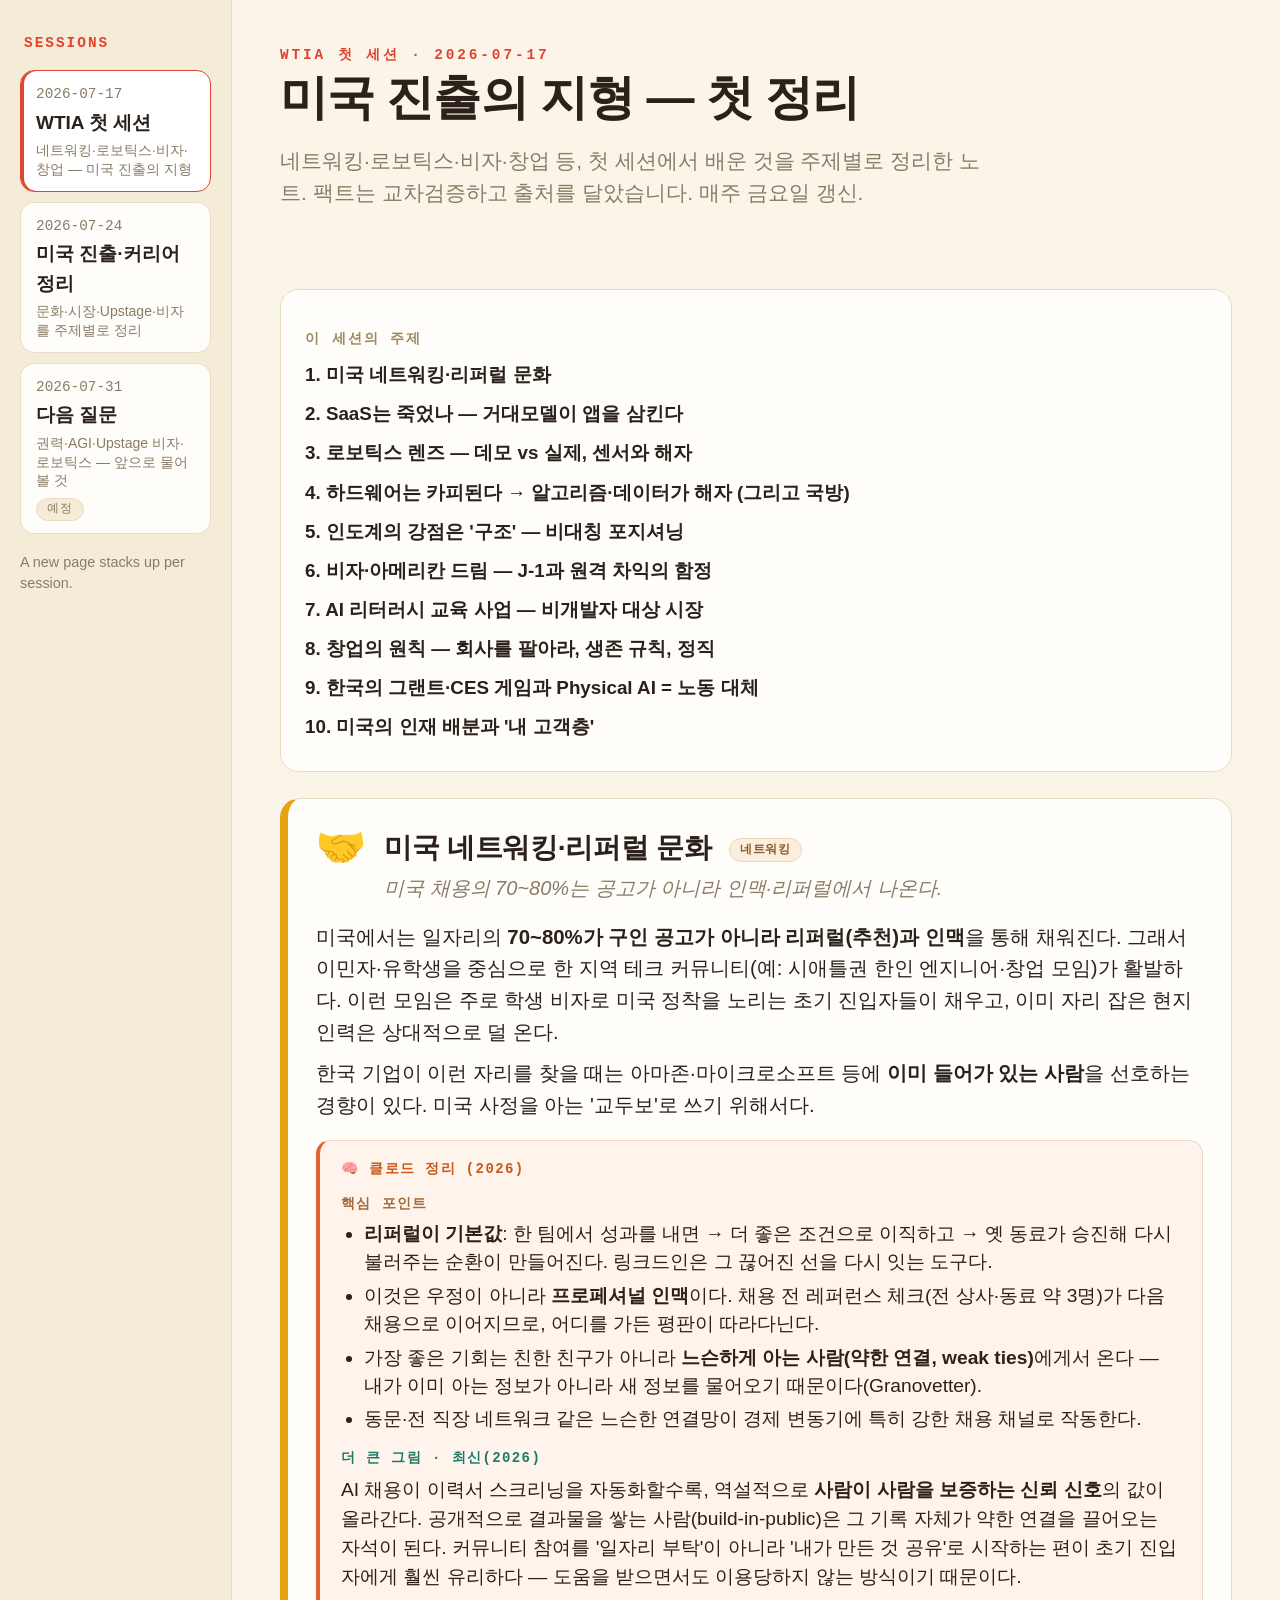
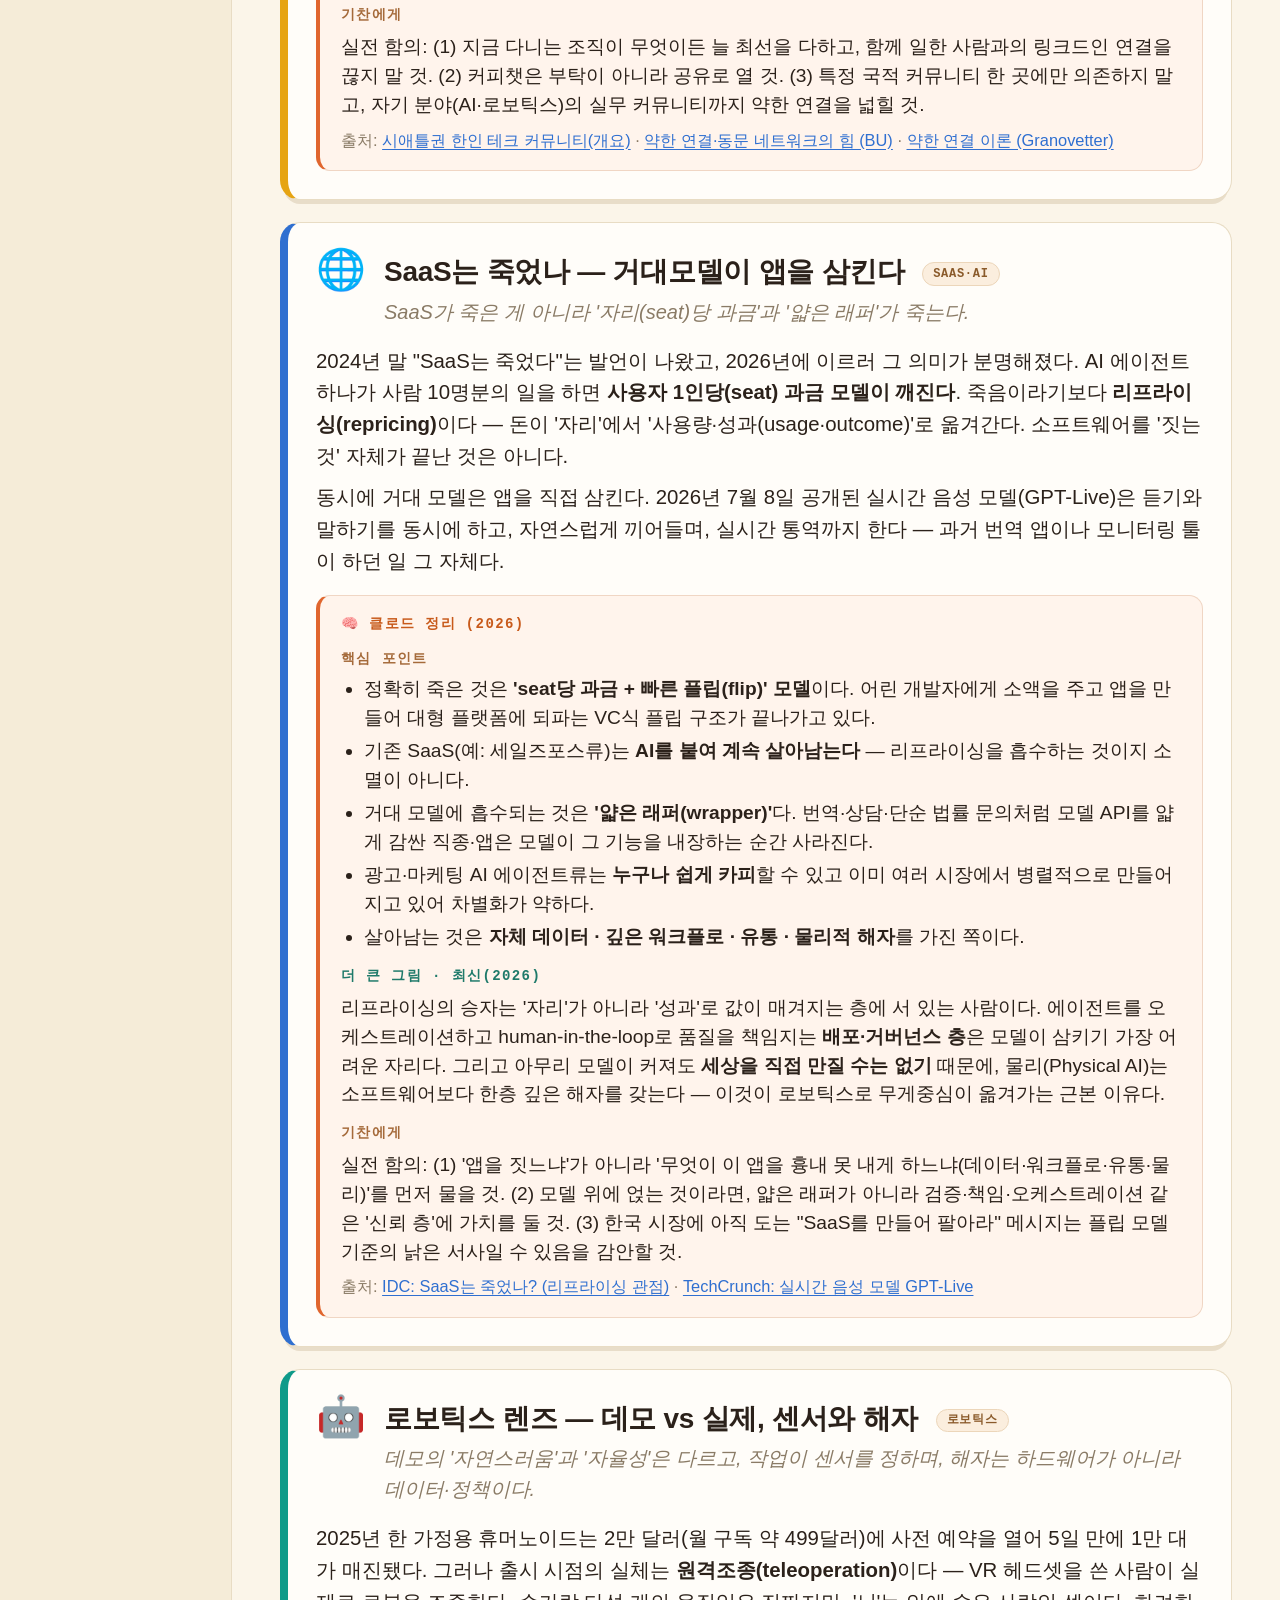
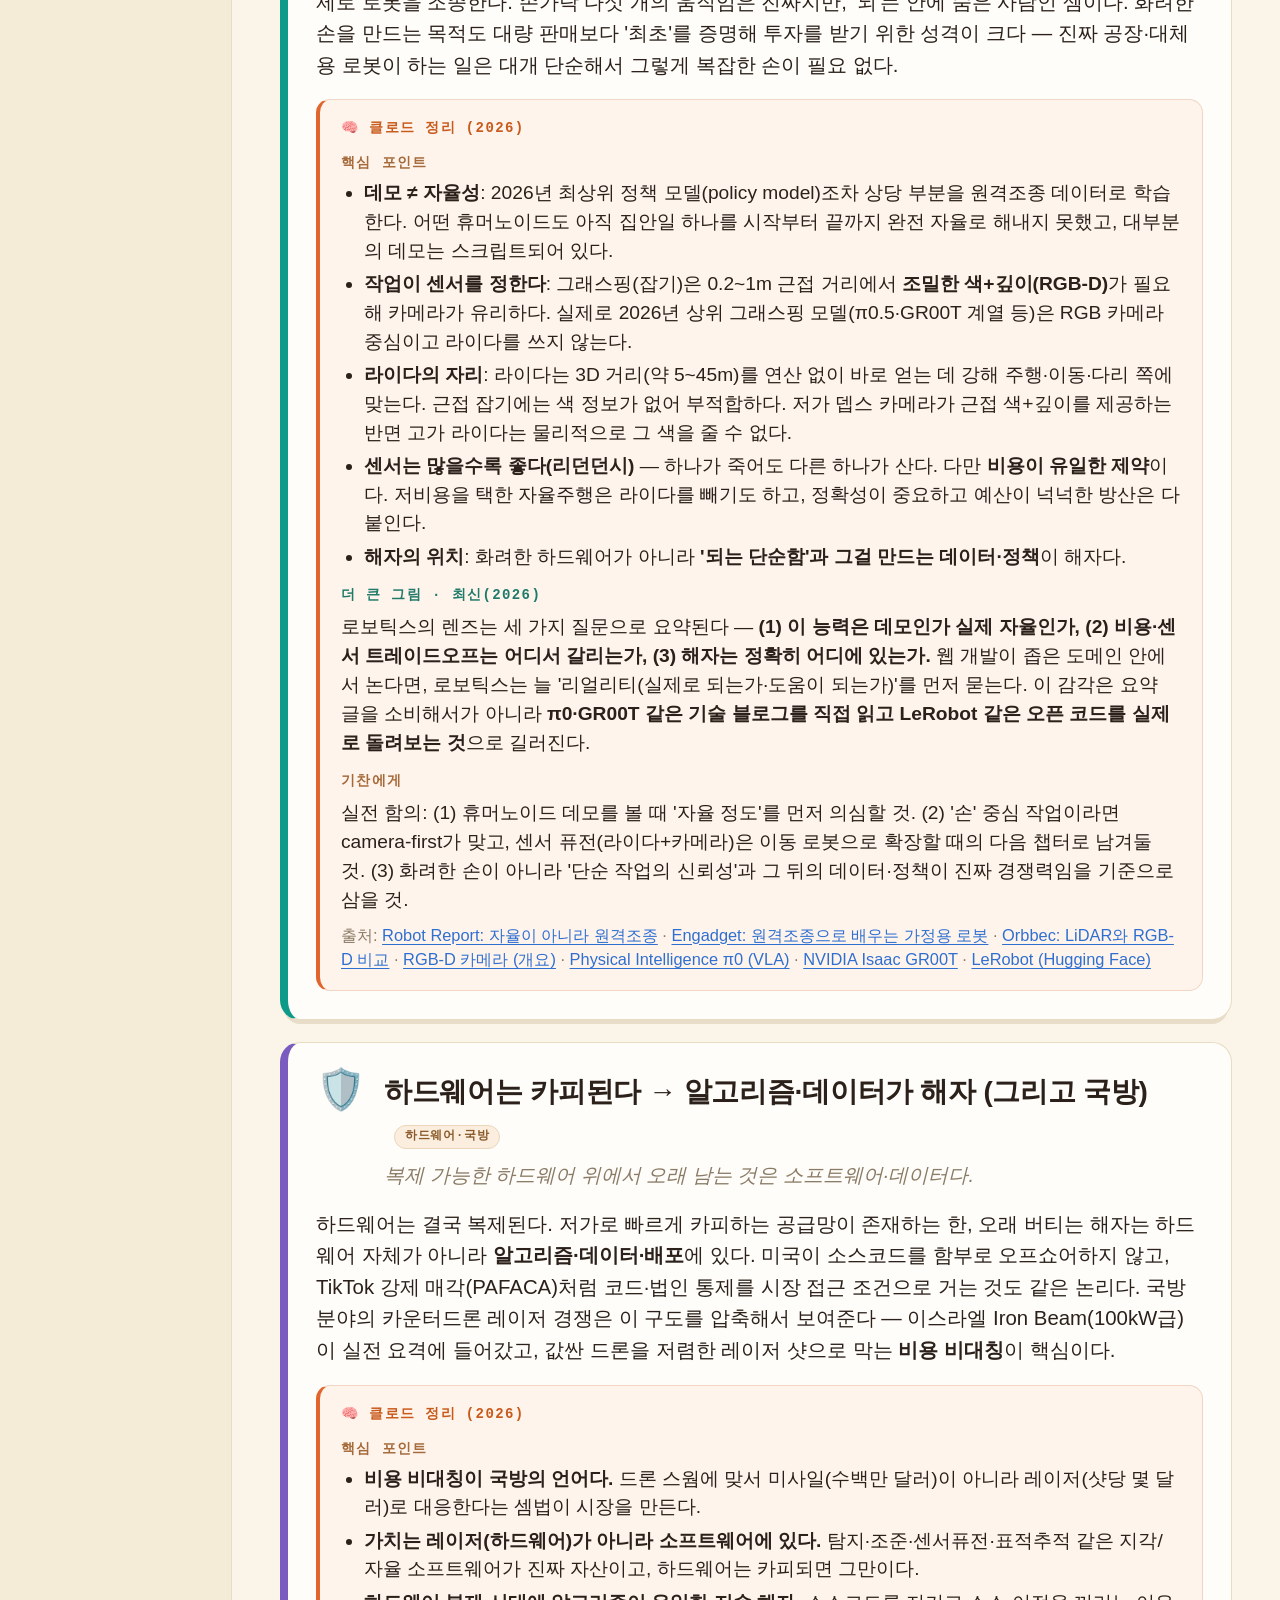
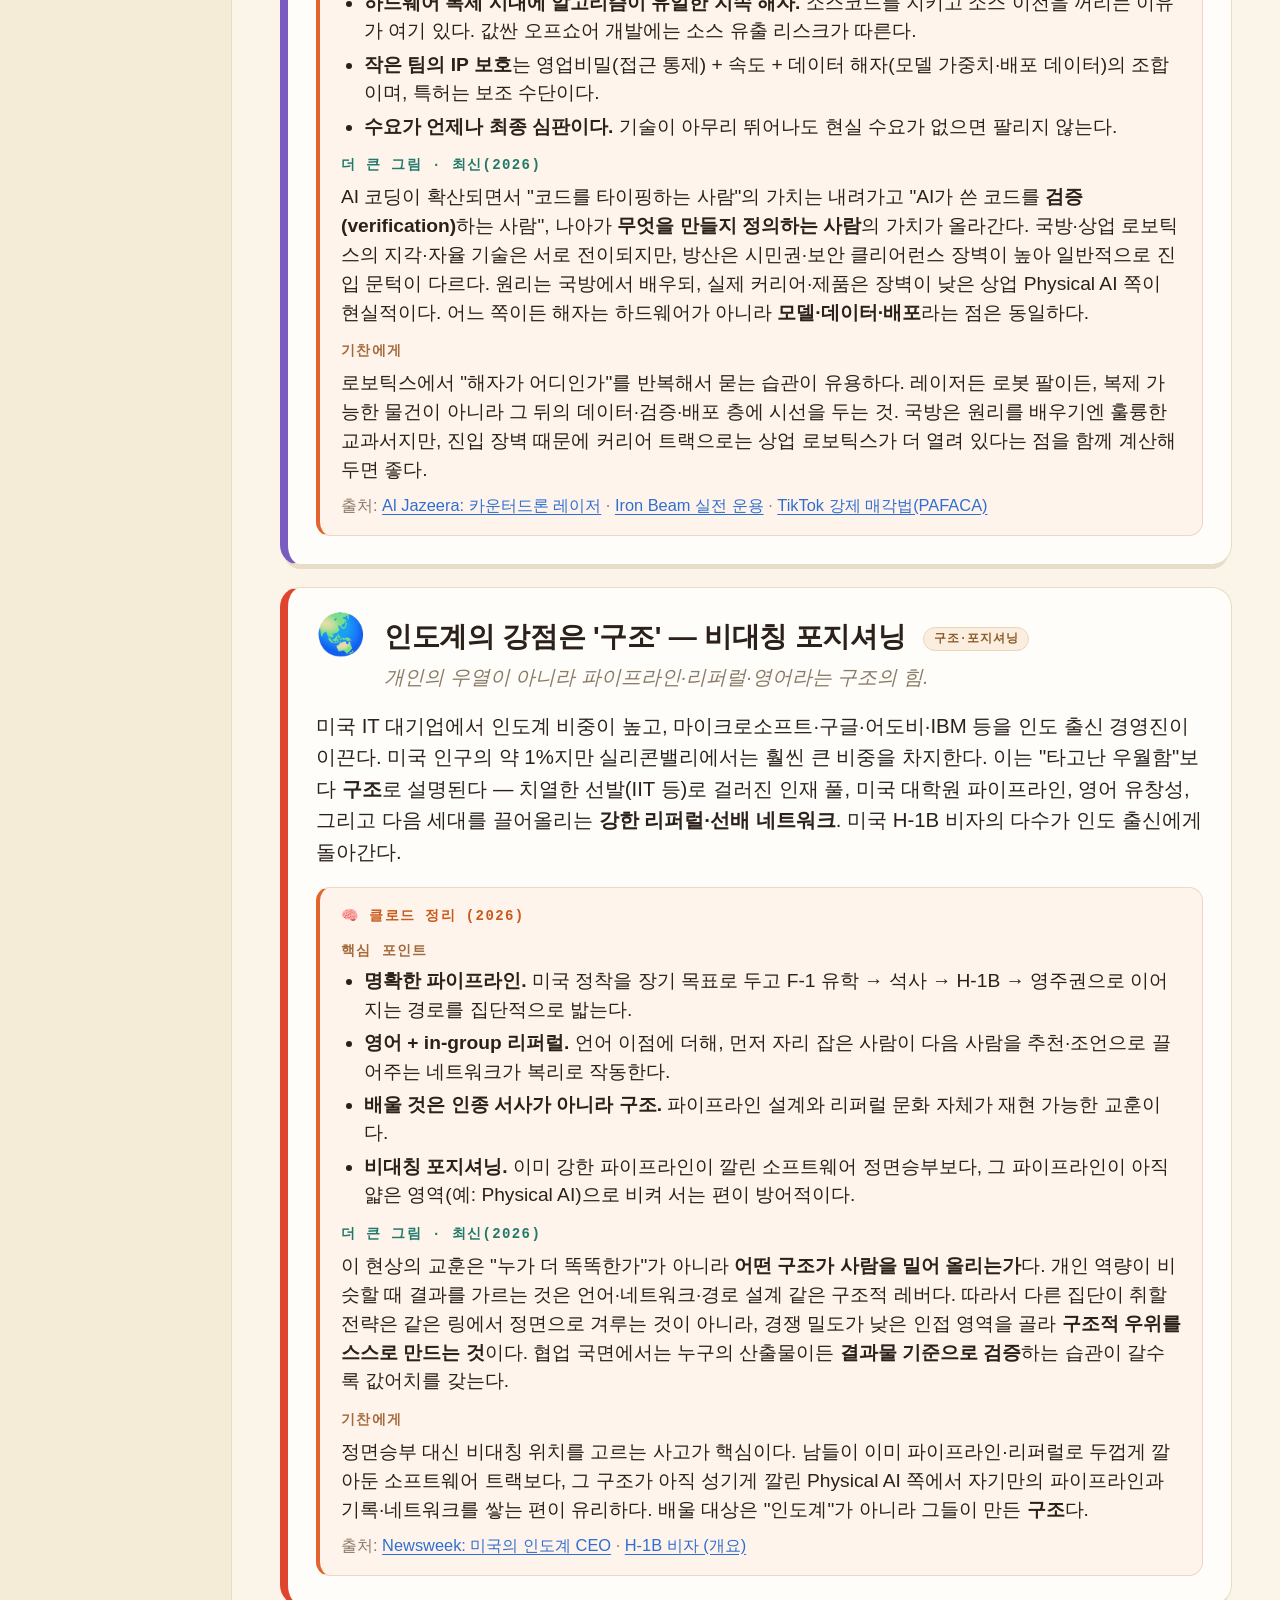
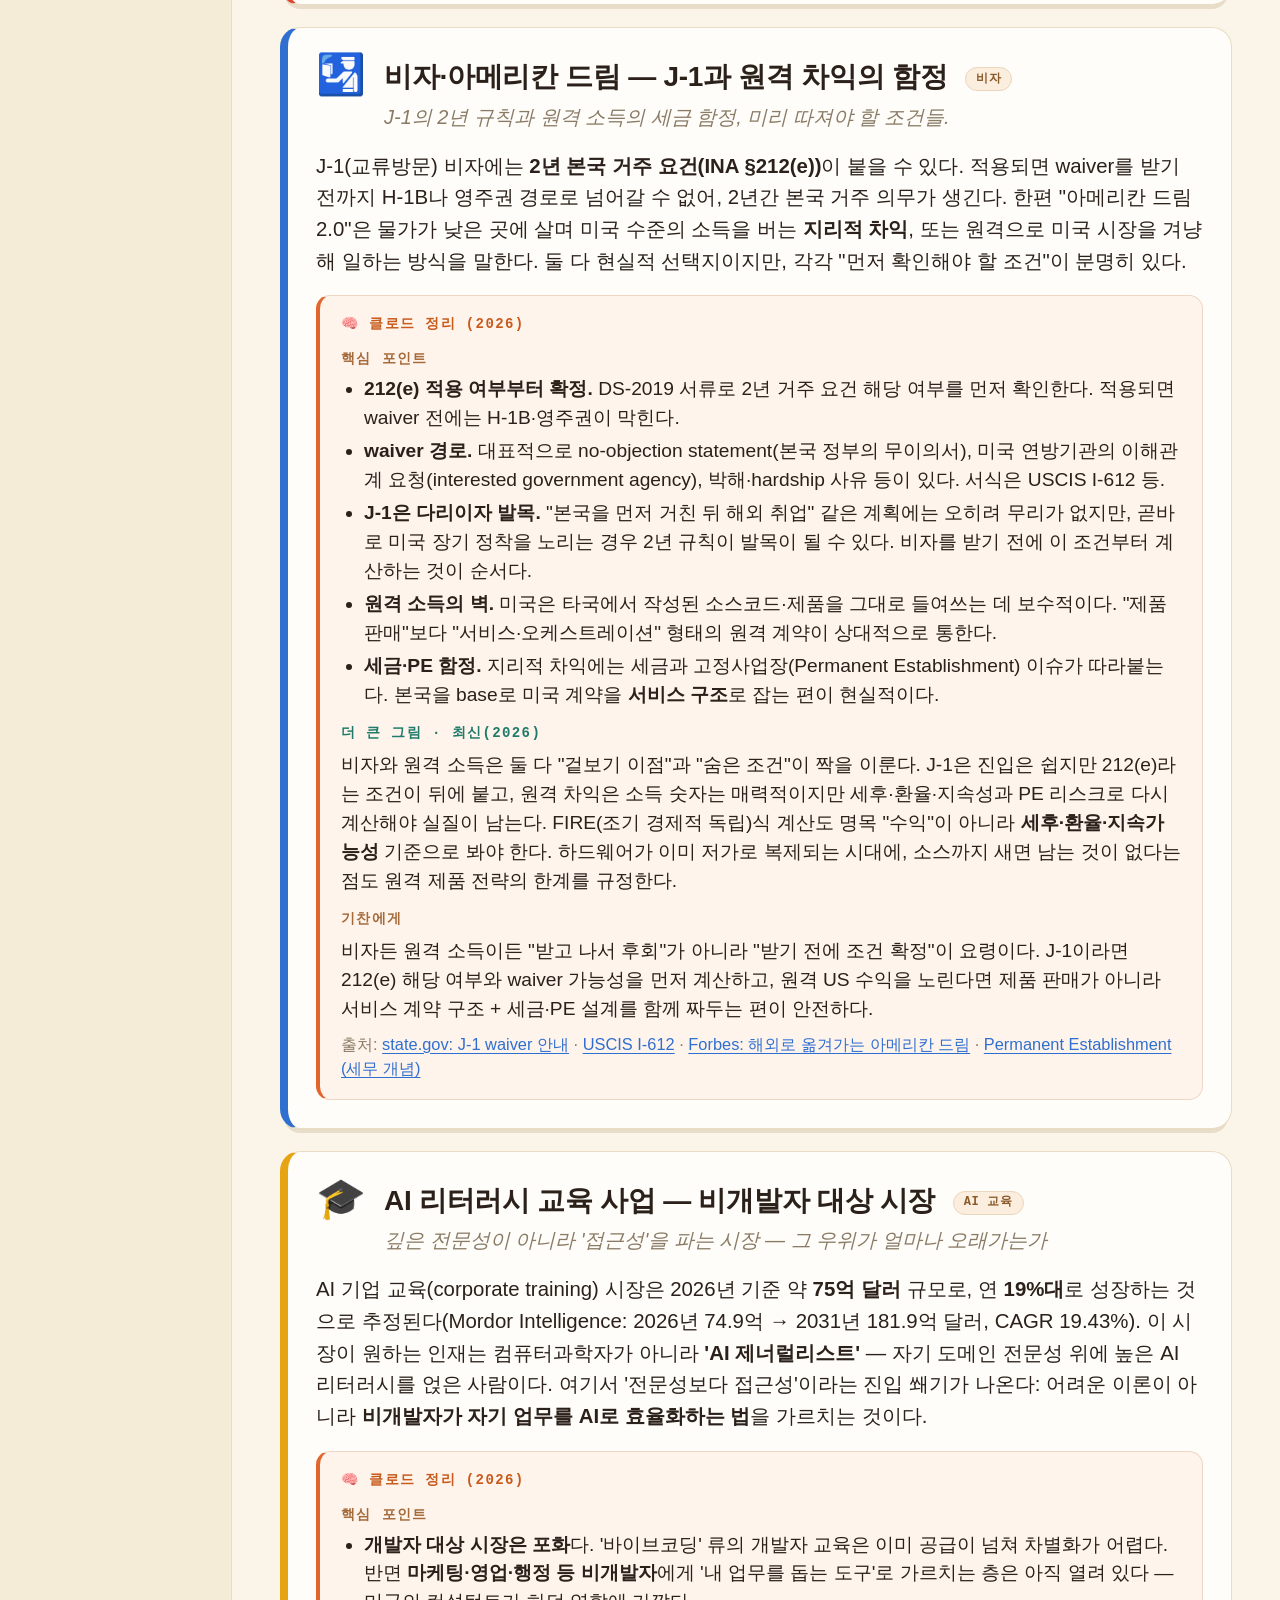
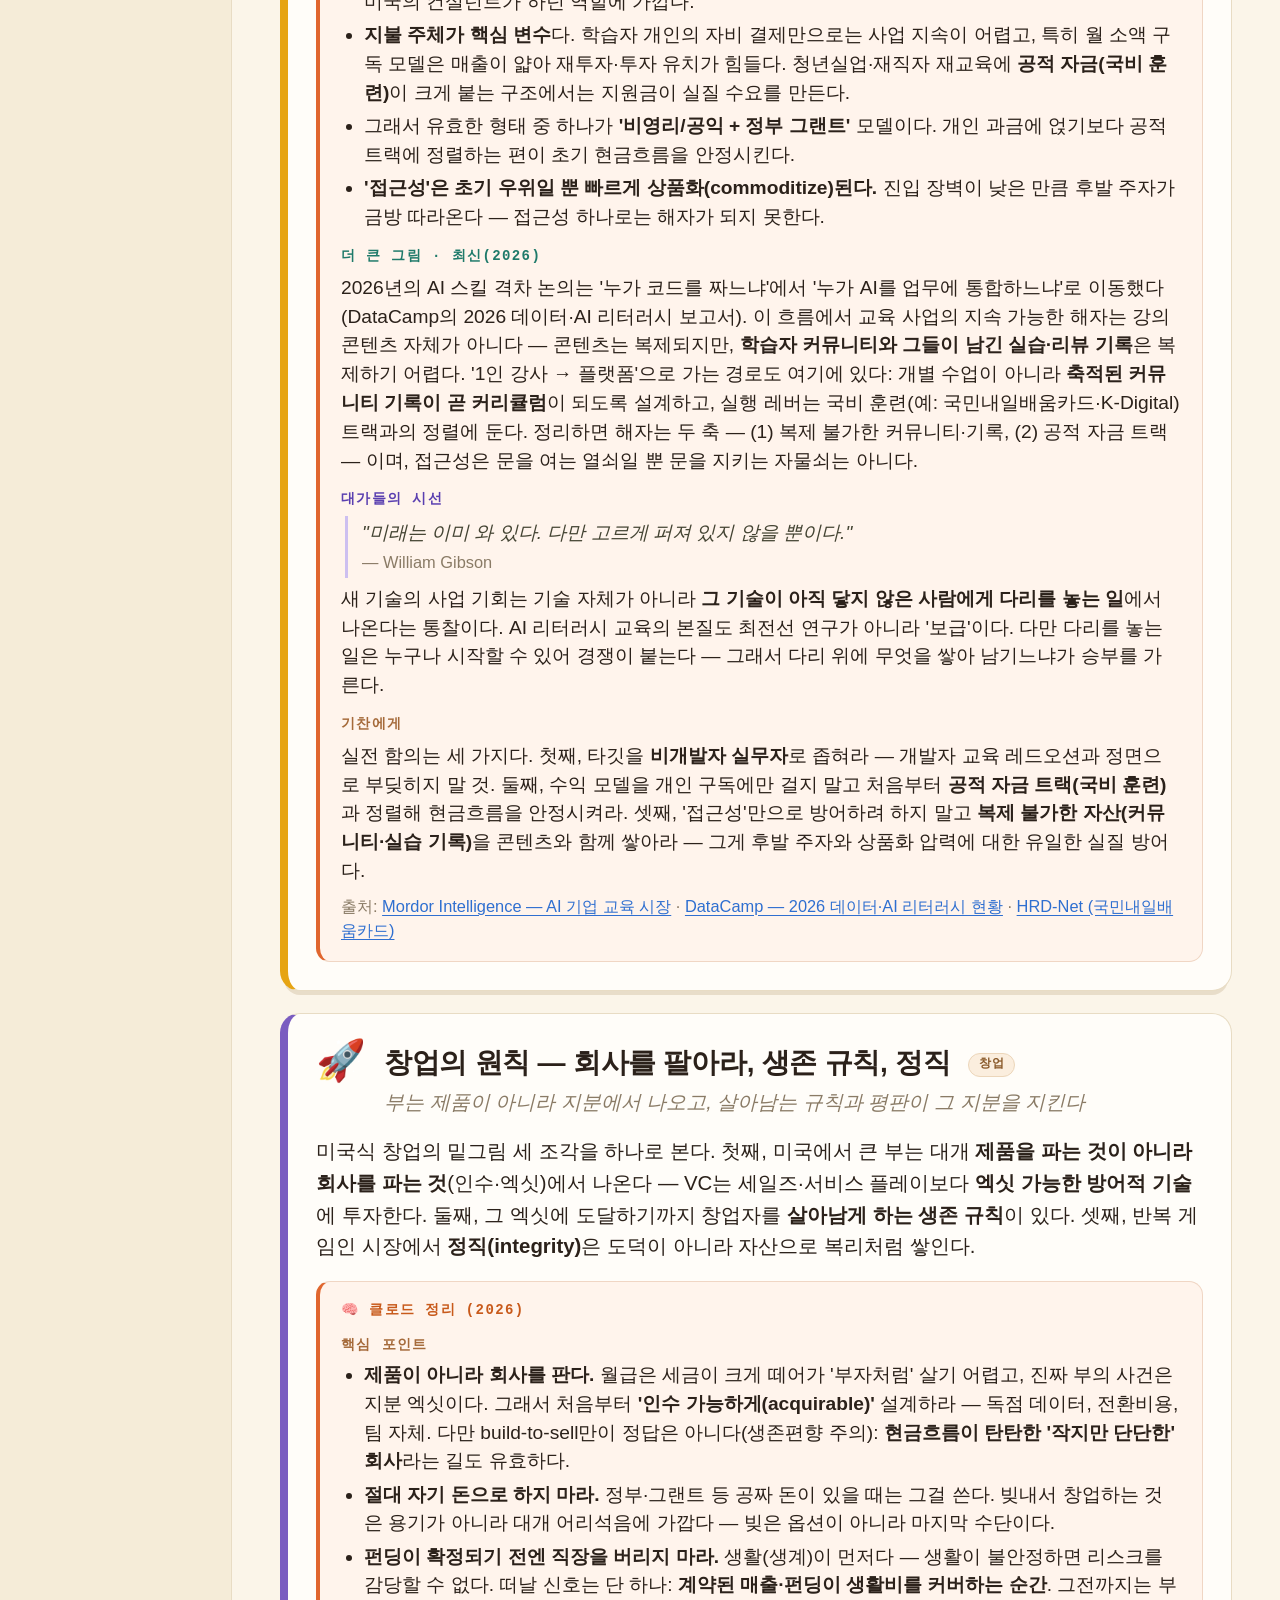
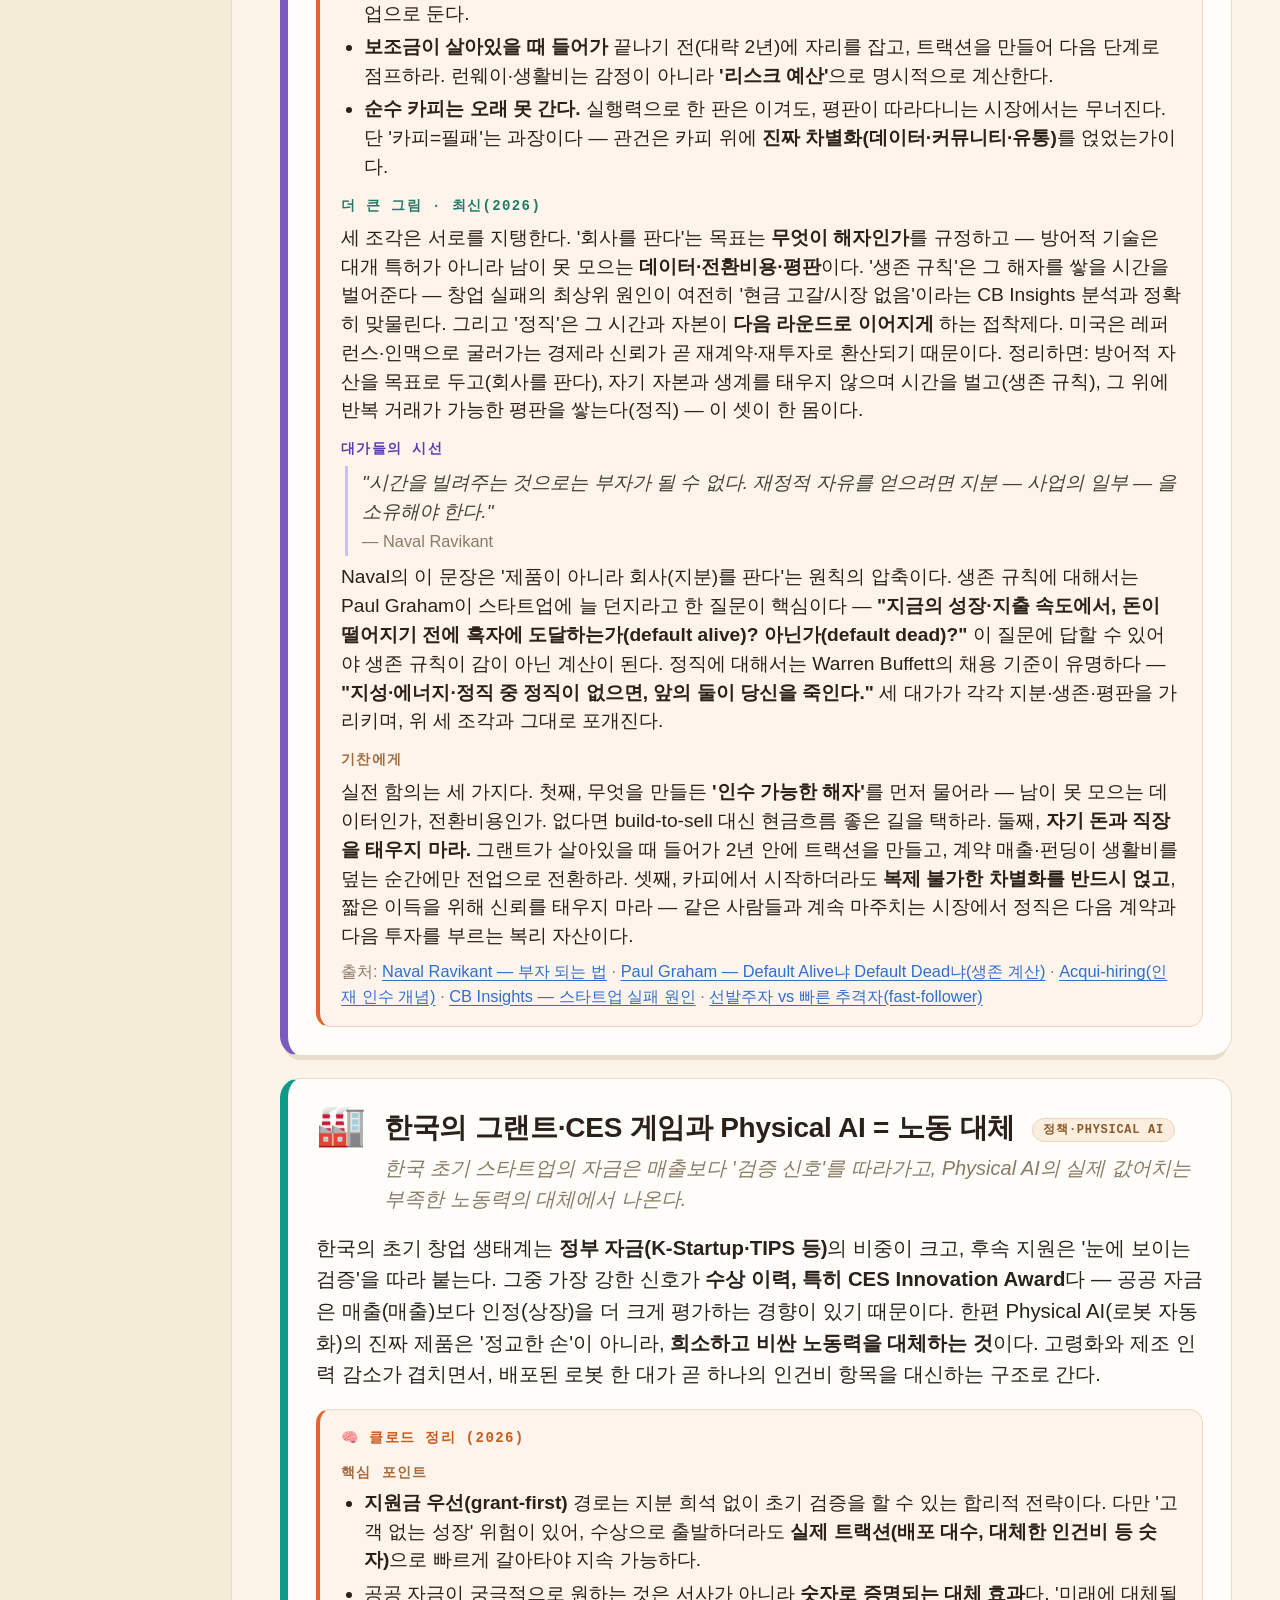
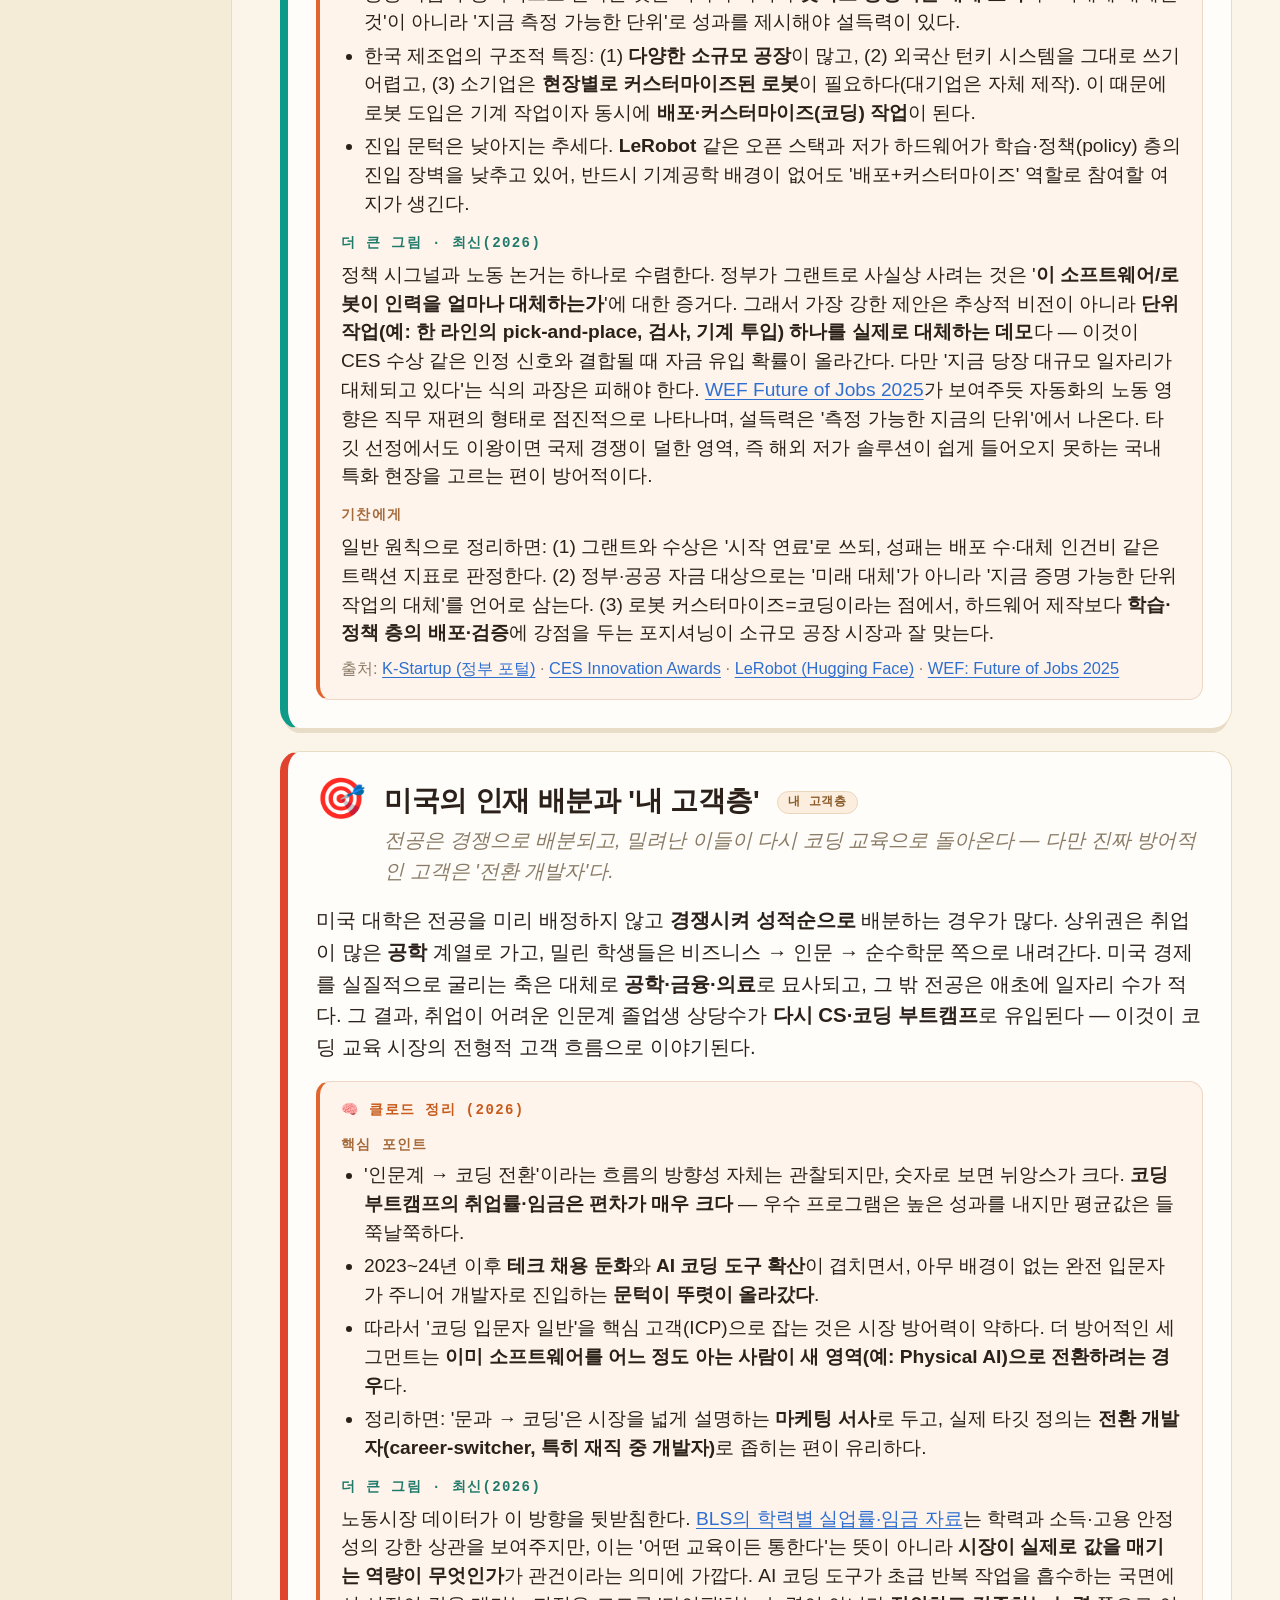
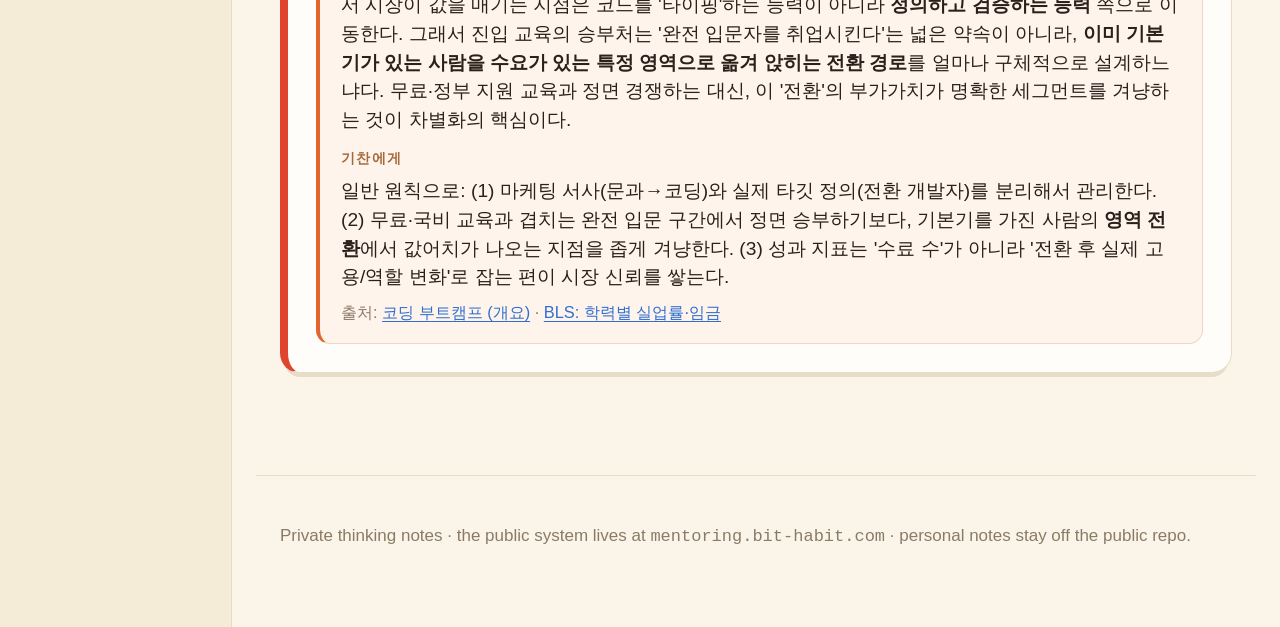
==== commit 65a435f3: "세 세션을 한글 정리 형식으로 통일 + 사이드바 요약 + 개인 콘텐츠 정화 - 7/17(index.html): 영어 보드앱 → 한글 정리형 10개 카드(핵심 주제 압축). stud" ====
--- a/site/index.html
+++ b/site/index.html
@@ -1,372 +1,26 @@
 <!DOCTYPE html>
-<html lang="en">
-<head>
+<html lang="en"><head>
 <meta charset="utf-8">
 <meta name="viewport" content="width=device-width, initial-scale=1">
-<title>Open questions — talking points</title>
-<meta name="description" content="A glance-and-speak thinking sheet: robots, software, visas, and building a life across the US and Korea.">
+<title>미국 진출의 지형 — 2026-07-17</title>
+<meta name="description" content="My thinking notes for 2026-07-24 — topics with cross-verified sources and the open questions I'm sitting with.">
 <style>
   :root{
     --bg:#fbf5e9; --bg2:#f5ecd8; --card:#fffdf9;
     --fg:#2b211a; --muted:#8a7b66; --line:#e8dcc4;
     --red:#e0442e; --gold:#e6a413; --blue:#2f6fd0; --teal:#0e9a89; --purple:#7a5cc0;
-    --shadow:rgba(120,80,20,.18);
   }
   *{box-sizing:border-box}
   html{font-size:20px; scroll-behavior:smooth}
-  @media (prefers-reduced-motion:reduce){ html{scroll-behavior:auto} }
   body{
     margin:0; background:var(--bg); color:var(--fg);
     font-family:-apple-system,"Segoe UI",Roboto,"Noto Sans","Apple SD Gothic Neo","Noto Sans KR",sans-serif;
-    line-height:1.5; -webkit-font-smoothing:antialiased;
-  }
+    line-height:1.55; -webkit-font-smoothing:antialiased;
+  }
+  a{color:var(--blue); text-underline-offset:3px}
   .mono{font-family:ui-monospace,"SF Mono",Menlo,Consolas,monospace}
-  a{color:var(--blue); text-underline-offset:3px}
-
-  /* ---------- header ---------- */
-  header.top{
-    max-width:1000px; margin:0 auto; padding:2.2rem 1.2rem 0.6rem;
-  }
-  .kicker{
-    font-family:ui-monospace,"SF Mono",Menlo,Consolas,monospace;
-    text-transform:uppercase; letter-spacing:.2em; font-size:.72rem;
-    color:var(--red); font-weight:700;
-  }
-  header.top h1{
-    font-size:2.4rem; font-weight:900; letter-spacing:-.02em; margin:.35rem 0 .3rem;
-    text-transform:uppercase; line-height:1.05;
-  }
-  header.top .sub{ color:var(--muted); font-size:1.05rem; max-width:52ch }
-  .whoami{
-    display:none; margin-top:.7rem; padding:.5rem .8rem; border-radius:.6rem;
-    background:#fff7e6; border:1px solid var(--line); font-size:.95rem;
-  }
-  .whoami b{color:var(--red)}
-
-  /* ---------- how to use ---------- */
-  .howto{
-    max-width:1000px; margin:1rem auto 0; padding:0 1.2rem;
-  }
-  .howto .box{
-    background:var(--bg2); border:1px solid var(--line); border-radius:.8rem;
-    padding:.9rem 1.1rem; font-size:.95rem; color:#5c4f3d;
-  }
-  .howto .box b{color:var(--fg)}
-
-  /* ---------- sticky nav ---------- */
-  nav.jump{
-    position:sticky; top:0; z-index:20; margin-top:1.2rem;
-    background:rgba(251,245,233,.92); backdrop-filter:blur(8px);
-    border-top:1px solid var(--line); border-bottom:1px solid var(--line);
-  }
-  nav.jump .row{
-    max-width:1000px; margin:0 auto; padding:.55rem 1.2rem;
-    display:flex; gap:.4rem; overflow-x:auto; scrollbar-width:thin;
-  }
-  nav.jump a{
-    flex:0 0 auto; text-decoration:none; color:var(--fg);
-    font-size:.82rem; font-weight:700; white-space:nowrap;
-    padding:.35rem .7rem; border-radius:2rem; border:1px solid var(--line);
-    background:var(--card);
-  }
-  nav.jump a .n{ color:var(--muted); font-family:ui-monospace,Menlo,monospace; margin-right:.35rem }
-  nav.jump a:hover{ border-color:var(--red); color:var(--red) }
-
-  /* ---------- cards ---------- */
-  main{ max-width:1000px; margin:0 auto; padding:1.4rem 1.2rem 4rem }
-  .card{
-    background:var(--card); border:1px solid var(--line); border-radius:1rem;
-    padding:1.4rem 1.5rem 1.5rem; margin:1.1rem 0;
-    box-shadow:0 8px 0 -4px var(--shadow); scroll-margin-top:4.2rem;
-    border-left:8px solid var(--accent, var(--red));
-  }
-  .card .head{ display:flex; align-items:flex-start; gap:.9rem }
-  .card .icon{ font-size:2.2rem; line-height:1; flex:0 0 auto }
-  .card .num{
-    font-family:ui-monospace,Menlo,monospace; font-size:.8rem; font-weight:700;
-    color:#fff; background:var(--accent,var(--red)); border-radius:.4rem;
-    padding:.12rem .45rem; flex:0 0 auto; margin-top:.15rem;
-  }
-  .card h2{ font-size:1.5rem; font-weight:900; letter-spacing:-.01em; margin:.05rem 0 .15rem }
-  .card .why{ color:var(--muted); font-size:1rem; font-style:italic; margin:0 0 .2rem }
-
-  .card .context{ margin:.9rem 0 .2rem; font-size:1.05rem }
-  .card .context p{ margin:.5rem 0 }
-  .card .context .fact{ font-weight:700 }
-  .hl{ background:linear-gradient(transparent 60%, #ffe08a 60%); padding:0 .1em }
-
-  .situation{
-    display:none; margin:.9rem 0; padding:.7rem .95rem; border-radius:.6rem;
-    background:#fff2f0; border:1px solid #f3c9c1; font-size:1.02rem;
-  }
-  .situation .tag{
-    display:inline-block; font-family:ui-monospace,Menlo,monospace; font-size:.7rem;
-    text-transform:uppercase; letter-spacing:.12em; color:var(--red); font-weight:700; margin-right:.4rem;
-  }
-
-  /* ---------- study section (Grok × Claude notes) ----------
-     Rendered per card from the committed study-data.js (window.MENTORING_STUDY),
-     looked up by card id. Public content. */
-  .study{
-    display:none; margin:1rem 0 .3rem; border-radius:.8rem; overflow:hidden;
-    border:1px solid var(--line);
-  }
-  .study .pane{ padding:.85rem 1rem .95rem; font-size:1.02rem; line-height:1.55 }
-  .study .pane + .pane{ border-top:1px solid var(--line) }
-  .study .grok{ background:#f3f0fb }        /* Grok — cool violet */
-  .study .claude{ background:#fff4ec }      /* Claude — warm apricot */
-  .study .who{
-    display:inline-flex; align-items:center; gap:.4rem; margin-bottom:.4rem;
-    font-family:ui-monospace,Menlo,monospace; font-size:.72rem; font-weight:800;
-    text-transform:uppercase; letter-spacing:.12em;
-  }
-  .study .grok .who{ color:#5a3fb0 }
-  .study .claude .who{ color:#c85a1b }
-  .study .who .dot{ width:.55rem; height:.55rem; border-radius:50%; flex:0 0 auto }
-  .study .grok .who .dot{ background:#7a5cc0 }
-  .study .claude .who .dot{ background:#e0662e }
-  .study .body p{ margin:.45rem 0 }
-  .study .body ul{ margin:.4rem 0; padding-left:1.15rem }
-  .study .body li{ margin:.28rem 0 }
-  .study .body b{ color:var(--fg) }
-  .study .srcs{ margin-top:.6rem; font-size:.85rem; color:var(--muted) }
-  .study .srcs .tag{
-    font-family:ui-monospace,Menlo,monospace; font-size:.68rem; text-transform:uppercase;
-    letter-spacing:.12em; font-weight:800; color:#c85a1b; margin-right:.5rem;
-  }
-  .study .srcs a{ margin-right:.85rem; white-space:nowrap }
-  @media print{
-    .study{ break-inside:avoid; border:1px solid #ccc }
-    .study .grok{ background:#f6f4fb } .study .claude{ background:#fff7f1 }
-  }
-
-  .evidence{ margin:.8rem 0 .2rem; font-size:.92rem; color:var(--muted) }
-  .evidence .tag{
-    font-family:ui-monospace,Menlo,monospace; font-size:.7rem; text-transform:uppercase;
-    letter-spacing:.12em; font-weight:700; color:#a08a63; margin-right:.5rem;
-  }
-  .evidence a{ margin-right:.9rem; white-space:nowrap }
-
-  .ask{
-    margin-top:1rem; padding:1rem 1.1rem; background:var(--bg2);
-    border-radius:.8rem; border:1px dashed #d9c9a6;
-  }
-  .ask .tag{
-    display:block; font-family:ui-monospace,Menlo,monospace; font-size:.75rem;
-    text-transform:uppercase; letter-spacing:.16em; color:var(--red); font-weight:800; margin-bottom:.5rem;
-  }
-  .ask ul{ margin:0; padding-left:0; list-style:none }
-  .ask li{
-    font-size:1.22rem; font-weight:600; line-height:1.4; margin:.55rem 0;
-    padding-left:1.6rem; position:relative;
-  }
-  .ask li::before{
-    content:"›"; position:absolute; left:.3rem; top:-.05rem;
-    color:var(--accent,var(--red)); font-weight:900; font-size:1.4rem;
-  }
-  .ask li.personal::before{ content:"★"; font-size:1rem; top:.15rem }
-  .ask li.personal{ color:#8a3b2f }
-
-  /* "my own questions" card */
-  .card.human{ border-left-color:var(--teal); background:#f4fbf9 }
-  .card.human .todo{
-    margin-top:.8rem; padding:1rem 1.1rem; border:2px dashed var(--teal);
-    border-radius:.8rem; background:#eafaf6; font-size:1.05rem;
-  }
-  .card.human .todo .mono{ color:var(--teal); font-weight:700 }
-
-  /* editable, reorderable question board */
-  .q-list{ list-style:none; margin:.7rem 0 0; padding:0; counter-reset:q }
-  .q-list li{
-    counter-increment:q; display:flex; align-items:flex-start; gap:.6rem;
-    background:#fff; border:1px solid var(--line); border-radius:.7rem;
-    padding:.7rem .8rem; margin:.55rem 0; cursor:grab;
-  }
-  .q-list li.dragging{ opacity:.45 }
-  .q-list li.over{ border-color:var(--teal); box-shadow:0 0 0 2px #bfe9e0 }
-  .q-list li.empty{ justify-content:center; color:var(--muted); font-weight:500; cursor:auto }
-  .q-list li::before{
-    content:counter(q); flex:0 0 auto; font-family:ui-monospace,Menlo,monospace;
-    font-weight:800; color:#fff; background:var(--teal); border-radius:.4rem;
-    padding:.05rem .5rem; font-size:.8rem; margin-top:.28rem;
-  }
-  .q-list li.empty::before{ content:"" }
-  .q-text{ flex:1; font-size:1.2rem; font-weight:600; line-height:1.4; outline:none; min-height:1.4em }
-  .q-text:focus{ background:#fffbe8; border-radius:.35rem; box-shadow:0 0 0 3px #ffe08a }
-  .q-text:empty::before{ content:"(type here…)"; color:var(--muted); font-weight:400 }
-  .q-actions{ flex:0 0 auto; display:flex; gap:.2rem }
-  .q-actions button{
-    border:1px solid var(--line); background:var(--card); border-radius:.4rem;
-    width:2rem; height:2rem; font-size:1rem; cursor:pointer; color:var(--fg); line-height:1;
-  }
-  .q-actions button:hover{ border-color:var(--teal); color:var(--teal) }
-  .q-actions .del:hover{ border-color:var(--red); color:var(--red) }
-  .q-add{ display:flex; gap:.5rem; margin-top:.8rem }
-  .q-add input{
-    flex:1; font-size:1.1rem; padding:.65rem .85rem; border:1px solid var(--line);
-    border-radius:.6rem; font-family:inherit; background:#fff;
-  }
-  .q-add input:focus{ outline:none; border-color:var(--teal); box-shadow:0 0 0 3px #bfe9e0 }
-  .q-add button{
-    font-size:1rem; font-weight:800; padding:.65rem 1.2rem; border-radius:.6rem;
-    border:none; background:var(--teal); color:#fff; cursor:pointer;
-  }
-  .q-tools{ display:flex; align-items:center; gap:.6rem; margin-top:.8rem; font-size:.85rem; color:var(--muted) }
-  .q-tools .grow{ flex:1 }
-  .q-tools button{
-    background:transparent; color:var(--muted); border:1px solid var(--line);
-    font-weight:600; padding:.35rem .8rem; border-radius:.6rem; cursor:pointer; font-size:.85rem;
-  }
-  .q-tools button:hover{ border-color:var(--teal); color:var(--teal) }
-  @media print{ .q-add, .q-tools, .q-actions{ display:none } .q-list li{ cursor:auto } }
-
-  footer{
-    max-width:1000px; margin:0 auto; padding:1.5rem 1.2rem 3rem;
-    color:var(--muted); font-size:.85rem; border-top:1px solid var(--line);
-  }
-
-  /* ---------- print ---------- */
-  @media print{
-    nav.jump, .howto{ display:none }
-    body{ background:#fff }
-    .card{ box-shadow:none; break-inside:avoid; border:1px solid #ccc }
-    a{ color:#000 }
-    .ask{ background:#f4f4f4 }
-  }
-  @media (max-width:640px){
-    html{font-size:18px}
-    header.top h1{font-size:2rem}
-    .card{padding:1.1rem 1.1rem 1.2rem}
-    .ask li{font-size:1.12rem}
-  }
-
-  /* ---------- vertical, todo-style topic reorder list ---------- */
-  .reorder{ margin:0 0 1rem }
-  .reorder-head{
-    font-family:ui-monospace,Menlo,monospace; font-size:.72rem; text-transform:uppercase;
-    letter-spacing:.14em; font-weight:800; color:var(--red);
-  }
-  .reorder-head .hint{ color:var(--muted); font-weight:600; letter-spacing:.02em; text-transform:none }
-  /* #topicOrder reuses .q-list styling; its title is a jump link, not editable */
-  #topicOrder .ord-title{ cursor:pointer }
-  #topicOrder .ord-title:hover{ color:var(--red); text-decoration:underline }
-  @media print{ .reorder{ display:none } }
-
-  /* ---------- topic toolbar (edit-mode toggle + add) ---------- */
-  .topic-tools{
-    max-width:1000px; margin:1.2rem auto 0; padding:0 1.2rem;
-    display:flex; align-items:center; gap:.6rem; flex-wrap:wrap;
-  }
-  .topic-tools .grow{ flex:1 }
-  .topic-tools button{
-    font-size:.9rem; font-weight:700; padding:.45rem .95rem; border-radius:.6rem;
-    border:1px solid var(--line); background:var(--card); color:var(--fg); cursor:pointer;
-  }
-  .topic-tools button:hover{ border-color:var(--blue); color:var(--blue) }
-  .topic-tools #editToggle.on{ background:var(--blue); color:#fff; border-color:var(--blue) }
-  .topic-tools #topicStatus{ font-size:.82rem; color:var(--muted) }
-
-  /* edit-mode affordances: only visible when <body class="editing"> */
-  .card .card-ctl{ display:none }
-  body.editing .card .card-ctl{ display:flex }
-  body.editing .card{ cursor:default }
-  body.editing .card[draggable="true"]{ cursor:grab }
-  body.editing .card.dragging{ opacity:.45 }
-  body.editing .card.over{ box-shadow:0 0 0 3px #bfe0ff }
-  [data-edit]{ outline:none }
-  body.editing [data-edit]:hover{ background:#fffbe8; border-radius:.35rem }
-  body.editing [data-edit]:focus{ background:#fffbe8; border-radius:.35rem; box-shadow:0 0 0 3px #ffe08a }
-  body.editing [data-edit]:empty::before{ content:attr(data-ph); color:var(--muted); font-weight:400; font-style:normal }
-
-  .card-ctl{ gap:.25rem; margin-left:auto; align-items:center; flex:0 0 auto }
-  .card-ctl button{
-    border:1px solid var(--line); background:var(--card); border-radius:.4rem;
-    width:2rem; height:2rem; font-size:1rem; cursor:pointer; color:var(--fg); line-height:1;
-  }
-  .card-ctl button:hover{ border-color:var(--blue); color:var(--blue) }
-  .card-ctl .del:hover{ border-color:var(--red); color:var(--red) }
-  .card .head{ position:relative }
-
-  /* ask-question add/delete controls (edit mode only) */
-  .ask li .q-del{
-    display:none; margin-left:.5rem; border:none; background:transparent;
-    color:var(--red); cursor:pointer; font-size:.9rem; vertical-align:middle;
-  }
-  body.editing .ask li .q-del{ display:inline }
-  .ask .add-ask{
-    display:none; margin-top:.6rem; background:transparent; border:1px dashed #d9c9a6;
-    color:var(--muted); font-weight:700; padding:.4rem .8rem; border-radius:.5rem; cursor:pointer;
-  }
-  body.editing .ask .add-ask{ display:inline-block }
-  .ask .add-ask:hover{ border-color:var(--red); color:var(--red) }
-
-  /* ---------- reference image gallery ---------- */
-  .gallery{ margin:1rem 0 .3rem; display:flex; flex-direction:column; gap:1rem }
-  .gallery:empty{ margin:0 }
-  figure.shot{
-    margin:0; border:1px solid var(--line); border-radius:.7rem; overflow:hidden;
-    background:#fff; position:relative;
-  }
-  figure.shot img{
-    display:block; width:100%; height:auto; background:var(--bg2);
-  }
-  figure.shot figcaption{
-    padding:.6rem .85rem; font-size:.9rem; color:#5c4f3d; border-top:1px solid var(--line);
-    display:flex; align-items:baseline; gap:.5rem; flex-wrap:wrap;
-  }
-  figure.shot figcaption .src{
-    font-family:ui-monospace,Menlo,monospace; font-size:.72rem; color:var(--muted);
-    margin-left:auto; white-space:nowrap;
-  }
-  figure.shot .fig-del{
-    display:none; position:absolute; top:.5rem; right:.5rem; z-index:2;
-    width:1.9rem; height:1.9rem; border-radius:.4rem; border:none; cursor:pointer;
-    background:rgba(224,68,46,.92); color:#fff; font-size:1rem; line-height:1;
-  }
-  body.editing figure.shot .fig-del{ display:block }
-  .gallery-add{
-    display:none; gap:.5rem; margin-top:.2rem; flex-wrap:wrap; align-items:center;
-    padding:.7rem .8rem; border:1px dashed #cdbfe0; border-radius:.6rem; background:#faf7ff;
-  }
-  body.editing .gallery-add{ display:flex }
-  .gallery-add input{
-    font-size:.9rem; padding:.5rem .7rem; border:1px solid var(--line);
-    border-radius:.5rem; font-family:inherit; background:#fff;
-  }
-  .gallery-add input.src{ flex:2 1 16rem }
-  .gallery-add input.cap{ flex:2 1 12rem }
-  .gallery-add input.host{ flex:1 1 8rem }
-  .gallery-add button{
-    font-size:.85rem; font-weight:800; padding:.5rem 1rem; border-radius:.5rem;
-    border:none; background:var(--purple); color:#fff; cursor:pointer;
-  }
-
-  /* add-topic card */
-  .add-topic{
-    max-width:1000px; margin:1.1rem auto; padding:1.1rem 1.2rem;
-    display:none; text-align:center;
-  }
-  body.editing .add-topic{ display:block }
-  .add-topic button{
-    font-size:1.05rem; font-weight:800; padding:.7rem 1.4rem; border-radius:.7rem;
-    border:2px dashed var(--blue); background:#eef4ff; color:var(--blue); cursor:pointer;
-  }
-
-  /* evidence links become deletable + addable in edit mode */
-  body:not(.editing) .evidence.empty{ display:none }
-  .evidence .ev-del{
-    display:none; border:none; background:transparent; color:var(--red);
-    cursor:pointer; margin:0 .6rem 0 -.5rem; font-size:.8rem;
-  }
-  body.editing .evidence .ev-del{ display:inline }
-  .ev-add{ margin-top:.5rem }
-
-  @media print{
-    .topic-tools, .card-ctl, .gallery-add, .add-topic, .ask li .q-del, .ask .add-ask, .ev-del{ display:none !important }
-    figure.shot{ break-inside:avoid }
-  }
-
-  /* ---------- multi-session sidebar (see sessions.js) ---------- */
+
+  /* ---------- layout + sidebar (matches index.html; see sessions.js) ---------- */
   .app{ display:flex; align-items:flex-start; }
   .sidebar{
     flex:0 0 232px; position:sticky; top:0; align-self:stretch; min-height:100vh;
@@ -386,6 +40,7 @@
   .s-item.active{ border-color:var(--red); box-shadow:inset 3px 0 0 var(--red); background:#fff }
   .s-item .s-date{ display:block; font-family:ui-monospace,Menlo,monospace; font-size:.72rem; color:var(--muted) }
   .s-item .s-title{ display:block; font-weight:700; font-size:.95rem; margin-top:.1rem }
+  .s-item .s-sum{ display:block; font-size:.7rem; color:var(--muted); margin-top:.2rem; line-height:1.35 }
   .s-item .s-badge{
     display:inline-block; margin-top:.35rem; font-family:ui-monospace,Menlo,monospace;
     font-size:.6rem; letter-spacing:.08em; text-transform:uppercase; color:var(--muted);
@@ -401,7 +56,164 @@
     #sessionNav{ flex-direction:row; overflow-x:auto; gap:.5rem }
     .s-item{ flex:0 0 auto; min-width:150px }
   }
-  @media print{ .sidebar{ display:none } }
+
+  /* ---------- header ---------- */
+  header.top{ max-width:1000px; margin:0 auto; padding:2.2rem 1.2rem 0.4rem; }
+  .kicker{
+    font-family:ui-monospace,Menlo,Consolas,monospace; text-transform:uppercase;
+    letter-spacing:.2em; font-size:.72rem; color:var(--red); font-weight:700;
+  }
+  header.top h1{
+    font-size:2.4rem; font-weight:900; letter-spacing:-.02em; margin:.35rem 0 .3rem;
+    text-transform:uppercase; line-height:1.05;
+  }
+  header.top .sub{ color:var(--muted); font-size:1.05rem; max-width:60ch }
+
+  /* ---------- reorder list (drag / ↑ ↓ · like the 2026-07-17 page) ---------- */
+  main{ max-width:1000px; margin:0 auto; padding:1.2rem 1.2rem 4rem }
+  .reorder{ margin:0 0 1rem }
+  .reorder-head{
+    font-family:ui-monospace,Menlo,monospace; font-size:.72rem; text-transform:uppercase;
+    letter-spacing:.14em; font-weight:800; color:var(--red);
+  }
+  .reorder-head .hint{ color:var(--muted); font-weight:600; letter-spacing:.02em; text-transform:none }
+  .q-list{ list-style:none; margin:.7rem 0 0; padding:0; counter-reset:q }
+  .q-list li{
+    counter-increment:q; display:flex; align-items:flex-start; gap:.6rem;
+    background:#fff; border:1px solid var(--line); border-radius:.7rem; padding:.7rem .8rem; margin:.55rem 0; cursor:grab;
+  }
+  .q-list li.dragging{ opacity:.45 }
+  .q-list li.over{ border-color:var(--teal); box-shadow:0 0 0 2px #bfe9e0 }
+  .q-list li::before{
+    content:counter(q); flex:0 0 auto; font-family:ui-monospace,Menlo,monospace;
+    font-weight:800; color:#fff; background:var(--teal); border-radius:.4rem; padding:.05rem .5rem; font-size:.8rem; margin-top:.24rem;
+  }
+  .q-text{ flex:1; font-size:1.08rem; font-weight:600; line-height:1.4 }
+  .ord-title{ cursor:pointer }
+  .ord-title:hover{ color:var(--red); text-decoration:underline }
+  .q-actions{ flex:0 0 auto; display:flex; gap:.2rem }
+  .q-actions button{
+    border:1px solid var(--line); background:var(--card); border-radius:.4rem;
+    width:2rem; height:2rem; font-size:1rem; cursor:pointer; color:var(--fg); line-height:1;
+  }
+  .q-actions button:hover{ border-color:var(--teal); color:var(--teal) }
+  @media print{ .reorder{ display:none } .q-actions{ display:none } }
+
+  /* ---------- cards ---------- */
+  .card{
+    background:var(--card); border:1px solid var(--line); border-radius:1rem;
+    padding:1.3rem 1.4rem 1.4rem; margin:1.1rem 0;
+    box-shadow:0 8px 0 -4px rgba(120,80,20,.15); border-left:8px solid var(--accent,var(--red)); scroll-margin-top:1rem;
+  }
+  .card .head{ display:flex; align-items:flex-start; gap:.9rem }
+  .card .icon{ font-size:2rem; line-height:1; flex:0 0 auto }
+  .card .num{
+    font-family:ui-monospace,Menlo,monospace; font-size:.8rem; font-weight:700;
+    color:#fff; background:var(--accent,var(--red)); border-radius:.4rem;
+    padding:.12rem .45rem; flex:0 0 auto; margin-top:.15rem;
+  }
+  .card h2{ font-size:1.4rem; font-weight:900; letter-spacing:-.01em; margin:.05rem 0 .15rem }
+  .card .why{ color:var(--muted); font-size:1rem; font-style:italic; margin:0 }
+  .card .banner{ display:block; width:100%; height:auto; border-radius:.6rem; margin:1rem 0 .2rem; border:1px solid var(--line) }
+  .card .portrait{ float:right; width:220px; margin:.2rem 0 .7rem 1.1rem }
+  .card .portrait img{ display:block; width:100%; height:auto; border-radius:.7rem; border:1px solid var(--line) }
+  .card .portrait figcaption{ font-size:.72rem; color:var(--muted); margin-top:.35rem; line-height:1.3 }
+  .card .portrait figcaption .src{ font-family:ui-monospace,Menlo,monospace; font-size:.64rem; display:block; margin-top:.1rem }
+  .card .portrait figcaption .li{ display:inline-flex; align-items:center; gap:.25rem; margin-top:.25rem; font-weight:700; color:#0a66c2; text-decoration:none }
+  .card .portrait figcaption .li:hover{ text-decoration:underline }
+  @media (max-width:520px){ .card .portrait{ float:none; width:180px; margin:.2rem 0 .6rem 0 } }
+  .card ul.tl{ list-style:none; margin:.5rem 0 0; padding:0 }
+  .card ul.tl li{ padding:.2rem 0; font-size:.96rem; line-height:1.45; border-left:2px solid var(--line); padding-left:.8rem; margin-left:.15rem }
+  .card ul.tl li b.yr{ color:var(--accent); font-variant-numeric:tabular-nums; margin-right:.15rem }
+  .card .context{ margin:.9rem 0 .2rem; font-size:1.02rem }
+  .card .context p{ margin:.5rem 0 }
+  .hl{ background:linear-gradient(transparent 60%, #ffe08a 60%); padding:0 .1em }
+  .verdict{
+    display:inline-block; font-size:.85rem; font-weight:700; border-radius:2rem;
+    padding:.15rem .7rem; margin:.3rem 0; border:1px solid;
+  }
+  .v-ok{ color:#1f7a45; background:#e6f4ea; border-color:#b6ddc2 }
+  .v-mix{ color:#9a6a00; background:#fbf1d8; border-color:#e6cf95 }
+  .v-warn{ color:#a5341f; background:#fbe4de; border-color:#e6b3a6 }
+
+  .block-tag{
+    display:block; font-family:ui-monospace,Menlo,monospace; font-size:.72rem;
+    text-transform:uppercase; letter-spacing:.14em; font-weight:800; margin:.9rem 0 .35rem;
+  }
+  .srcs{ margin:.5rem 0 .2rem; font-size:.92rem }
+  .srcs .block-tag{ color:#a08a63 }
+  .srcs .row{ margin:.32rem 0; line-height:1.4 }
+  .srcs a{ font-weight:600; white-space:normal }
+  .srcs .sum{ color:var(--muted) }
+
+  .ask{ margin-top:1rem; padding:.9rem 1.05rem; background:var(--bg2); border-radius:.8rem; border:1px dashed #d9c9a6 }
+  .ask .block-tag{ color:var(--red); margin-top:0 }
+  .ask ul{ margin:0; padding-left:0; list-style:none }
+  .ask li{ font-size:1.12rem; font-weight:600; line-height:1.4; margin:.5rem 0; padding-left:1.5rem; position:relative }
+  .ask li::before{ content:"›"; position:absolute; left:.3rem; top:-.05rem; color:var(--accent,var(--red)); font-weight:900; font-size:1.3rem }
+
+  footer{ max-width:1000px; margin:0 auto; padding:1.5rem 1.2rem 3rem; color:var(--muted); font-size:.85rem; border-top:1px solid var(--line) }
+  @media (max-width:640px){ html{font-size:18px} header.top h1{font-size:2rem} }
+
+  /* Claude's take (injected per card by the script at the end of body) */
+  .take{ margin-top:.9rem; padding:.85rem 1rem; background:#fff4ec; border:1px solid #f0d6c4; border-left:4px solid #e0662e; border-radius:.7rem; font-size:.98rem; line-height:1.5 }
+  .take .who{ display:block; font-family:ui-monospace,Menlo,monospace; font-size:.7rem; font-weight:800; text-transform:uppercase; letter-spacing:.1em; color:#c85a1b; margin-bottom:.3rem }
+
+  /* edit-questions toggle + affordance (like the 2026-07-17 page) */
+  #editQ{ margin-left:.7rem; font-family:ui-monospace,Menlo,monospace; font-size:.72rem; font-weight:700; padding:.25rem .7rem; border:1px solid var(--line); border-radius:.5rem; background:var(--card); color:var(--fg); cursor:pointer; vertical-align:middle }
+  #editQ.on{ background:var(--blue); color:#fff; border-color:var(--blue) }
+  body.qediting .ask li[contenteditable="true"]{ background:#fffbe8; border-radius:.35rem; outline:none; cursor:text }
+  body.qediting .ask li[contenteditable="true"]:focus{ box-shadow:0 0 0 3px #ffe08a }
+  @media print{ #editQ{ display:none } }
+/* verdict badges */
+  .verdict{ display:inline-block; font-size:.8rem; font-weight:700; border-radius:2rem; padding:.1rem .6rem; margin:.15rem .2rem .15rem 0; border:1px solid }
+  .v-ok{ color:#1f7a45; background:#e6f4ea; border-color:#b6ddc2 }
+  .v-mix{ color:#9a6a00; background:#fbf1d8; border-color:#e6cf95 }
+  .v-warn{ color:#a5341f; background:#fbe4de; border-color:#e6b3a6 }
+  .v-op{ color:#5a3fb0; background:#efeafb; border-color:#cdbff0 }
+
+  /* Claude cross-check box (bullets + verdicts + sources) */
+  .ctake{ margin-top:.9rem; padding:.9rem 1.05rem; background:#fff4ec; border:1px solid #f0d6c4; border-left:4px solid #e0662e; border-radius:.7rem; font-size:.96rem; line-height:1.5 }
+  .ctake .who{ display:block; font-family:ui-monospace,Menlo,monospace; font-size:.7rem; font-weight:800; text-transform:uppercase; letter-spacing:.1em; color:#c85a1b; margin-bottom:.4rem }
+  .ctake h4{ margin:.7rem 0 .25rem; font-size:.7rem; text-transform:uppercase; letter-spacing:.1em; color:#a56a3a; font-family:ui-monospace,Menlo,monospace }
+  .ctake ul{ margin:.2rem 0 .4rem; padding-left:1.15rem }
+  .ctake li{ margin:.22rem 0 }
+  .ctake p{ margin:.35rem 0 }
+  .ctake .src{ font-size:.82rem; color:var(--muted); margin-top:.4rem }
+  .ctake .src a{ color:#2f6fd0; word-break:break-all }
+  .ctake h4.wis{ color:#5a3fb0 }   /* 대가들의 시선 */
+  .ctake h4.big{ color:#1f7a6a }   /* 더 큰 그림 */
+  .ctake h4.bias{ color:#a5341f }  /* bias-accent */
+  .ctake blockquote{ margin:.3rem 0 .3rem .2rem; padding:.15rem 0 .15rem .7rem; border-left:3px solid #cdbff0; color:#443; font-style:italic }
+  .ctake blockquote cite{ display:block; font-style:normal; font-size:.82rem; color:var(--muted); margin-top:.1rem }
+  .ctake table{ border-collapse:collapse; width:100%; font-size:.86rem; margin:.3rem 0 }
+  .ctake th, .ctake td{ border:1px solid var(--line); padding:.25rem .45rem; text-align:left; vertical-align:top }
+  .ctake th{ background:#fbeede; color:#8a5a2a; font-size:.78rem }
+
+  /* theme sections + chips + TOC + collapsible dialogue + key quotes */
+  .themehead{ margin:2.6rem 0 .4rem; padding:.7rem 0 .55rem; border-bottom:2px solid #e0662e }
+  .themehead .tnum{ font-family:ui-monospace,Menlo,monospace; font-size:.72rem; font-weight:800; letter-spacing:.14em; color:#c85a1b }
+  .themehead h2{ margin:.15rem 0 0; font-size:1.75rem; font-weight:900; letter-spacing:-.01em }
+  .themehead .tsub{ color:var(--muted); font-size:.92rem; margin:.2rem 0 0 }
+  .chip{ display:inline-block; font-family:ui-monospace,Menlo,monospace; font-size:.6rem; font-weight:800; letter-spacing:.06em; text-transform:uppercase; color:#8a5a2a; background:#fbeede; border:1px solid #ecd6ba; border-radius:1rem; padding:.08rem .5rem; margin-left:.5rem; vertical-align:middle }
+  .keyq{ margin:.7rem 0 .35rem; padding:.6rem .85rem; background:#f7f4ec; border-left:3px solid var(--accent,#c9a24a); border-radius:.5rem }
+  .keyq .block-tag{ color:#a08a63; margin:.1rem 0 .35rem }
+  .keyq .kq{ margin:.32rem 0; font-size:.98rem; line-height:1.5 }
+  .keyq .kq b.s{ font-family:ui-monospace,Menlo,monospace; font-size:.68rem; color:#fff; background:#b79a5e; border-radius:.3rem; padding:.03rem .34rem; margin-right:.35rem }
+  details.fulldlg{ margin:.45rem 0 .2rem; border:1px solid var(--line); border-radius:.6rem; background:#fdfbf6 }
+  details.fulldlg>summary{ cursor:pointer; padding:.5rem .8rem; font-family:ui-monospace,Menlo,monospace; font-size:.74rem; font-weight:700; color:#8a7b66; list-style:none }
+  details.fulldlg>summary::-webkit-details-marker{ display:none }
+  details.fulldlg>summary::before{ content:"▸ 전체 대화 보기 " }
+  details.fulldlg[open]>summary::before{ content:"▾ 전체 대화 접기 " }
+  details.fulldlg>summary span{ display:none }
+  details.fulldlg .dialog{ margin-top:0; border-top:1px dashed var(--line); padding:.5rem .8rem .6rem }
+  .toc{ background:var(--card); border:1px solid var(--line); border-radius:.9rem; padding:1rem 1.2rem; margin:1.3rem 0 }
+  .toc .block-tag{ color:#a08a63 }
+  .toc .tgroup{ margin:.5rem 0; font-size:.94rem }
+  .toc .tgroup b{ color:#c85a1b }
+  .toc a{ text-decoration:none; color:var(--fg) }
+  .toc a:hover{ color:var(--red); text-decoration:underline }
+
 </style>
 </head>
 <body data-session="2026-07-17">
@@ -410,51 +222,246 @@
 <aside class="sidebar">
   <div class="s-head">Sessions</div>
   <nav id="sessionNav"></nav>
-  <div class="s-foot">세션마다 새 페이지가 하나씩 쌓입니다.</div>
+  <div class="s-foot">A new page stacks up per session.</div>
 </aside>
 <div class="content">
 
-<header class="top">
-  <div class="kicker">Thinking notes · 2026-07-17</div>
-  <h1>Open questions</h1>
-  <p class="sub">One card per topic. Glance, look up, and talk — the conversation is what matters. Facts are short; links are only for cross-checking if we disagree.</p>
-  <div class="whoami" id="whoami"></div>
-</header>
-
-<div class="howto">
-  <div class="box">
-    <b>How to use this:</b> the list below is the running order of the 18 topics — <b>drag a row (or use ↑ ↓) to reorder</b> them,
-    and the cards further down rearrange to match. Click a title to jump to its card. The big lines under <b>“Questions to ask”</b> are the
-    questions to actually say out loud. Hit <b>✎ Edit topics</b> to rewrite any topic’s questions, add or delete them.
-  </div>
-</div>
-
-<main>
-
-  <!-- Vertical, todo-style reorder list for the 18 topics. Drag / ↑ ↓ to
-       reorder (updates the cards below); click a title to jump to its card. -->
-  <section class="reorder" aria-label="Topic order">
-    <div class="reorder-head">Topics <span class="hint">— drag to reorder · click to jump</span></div>
-    <ol class="q-list" id="topicOrder"></ol>
-  </section>
-
-  <!-- Topics: rendered from data by renderTopics(). The ✎ toolbar toggles
-       editing of each card's title / questions / links / images. -->
-  <div class="topic-tools">
-    <button id="editToggle" type="button" title="Turn editing on/off">✎ Edit topics</button>
-    <span id="topicStatus"></span>
-    <span class="grow"></span>
-    <button id="topicExport" type="button" title="Download all topic cards as a backup file">Export</button>
-    <button id="topicReset" type="button" title="Restore the original built-in topics">Reset</button>
-  </div>
-
-  <div id="topicList"></div>
-
-  <div class="add-topic">
-    <button id="addTopic" type="button">＋ Add a topic card</button>
-  </div>
-
-</main>
+<header class="top"><div class="kicker">WTIA 첫 세션 · 2026-07-17</div>
+  <h1>미국 진출의 지형 — 첫 정리</h1>
+  <p class="sub">네트워킹·로보틱스·비자·창업 등, 첫 세션에서 배운 것을 주제별로 정리한 노트. 팩트는 교차검증하고 출처를 달았습니다. 매주 금요일 갱신.</p></header>
+
+<main><div class="toc"><span class="block-tag">이 세션의 주제</span><div class="tgroup"><b><a href="#s701">1. 미국 네트워킹·리퍼럴 문화</a></b></div><div class="tgroup"><b><a href="#s702">2. SaaS는 죽었나 — 거대모델이 앱을 삼킨다</a></b></div><div class="tgroup"><b><a href="#s703">3. 로보틱스 렌즈 — 데모 vs 실제, 센서와 해자</a></b></div><div class="tgroup"><b><a href="#s704">4. 하드웨어는 카피된다 → 알고리즘·데이터가 해자 (그리고 국방)</a></b></div><div class="tgroup"><b><a href="#s705">5. 인도계의 강점은 '구조' — 비대칭 포지셔닝</a></b></div><div class="tgroup"><b><a href="#s706">6. 비자·아메리칸 드림 — J-1과 원격 차익의 함정</a></b></div><div class="tgroup"><b><a href="#s707">7. AI 리터러시 교육 사업 — 비개발자 대상 시장</a></b></div><div class="tgroup"><b><a href="#s708">8. 창업의 원칙 — 회사를 팔아라, 생존 규칙, 정직</a></b></div><div class="tgroup"><b><a href="#s709">9. 한국의 그랜트·CES 게임과 Physical AI = 노동 대체</a></b></div><div class="tgroup"><b><a href="#s710">10. 미국의 인재 배분과 '내 고객층'</a></b></div></div>
+<section class="card" style="--accent:var(--gold)" id="s701">
+  <div class="head"><div class="icon">🤝</div><div><h2>미국 네트워킹·리퍼럴 문화 <span class="chip">네트워킹</span></h2><p class="why">미국 채용의 70~80%는 공고가 아니라 인맥·리퍼럴에서 나온다.</p></div></div>
+  <div class="context">
+    <p>미국에서는 일자리의 <b>70~80%가 구인 공고가 아니라 리퍼럴(추천)과 인맥</b>을 통해 채워진다. 그래서 이민자·유학생을 중심으로 한 지역 테크 커뮤니티(예: 시애틀권 한인 엔지니어·창업 모임)가 활발하다. 이런 모임은 주로 학생 비자로 미국 정착을 노리는 초기 진입자들이 채우고, 이미 자리 잡은 현지 인력은 상대적으로 덜 온다.</p>
+    <p>한국 기업이 이런 자리를 찾을 때는 아마존·마이크로소프트 등에 <b>이미 들어가 있는 사람</b>을 선호하는 경향이 있다. 미국 사정을 아는 '교두보'로 쓰기 위해서다.</p>
+  </div>
+  <div class="ctake"><span class="who">🧠 클로드 정리 (2026)</span>
+    <h4>핵심 포인트</h4>
+    <ul>
+      <li><b>리퍼럴이 기본값</b>: 한 팀에서 성과를 내면 → 더 좋은 조건으로 이직하고 → 옛 동료가 승진해 다시 불러주는 순환이 만들어진다. 링크드인은 그 끊어진 선을 다시 잇는 도구다.</li>
+      <li>이것은 우정이 아니라 <b>프로페셔널 인맥</b>이다. 채용 전 레퍼런스 체크(전 상사·동료 약 3명)가 다음 채용으로 이어지므로, 어디를 가든 평판이 따라다닌다.</li>
+      <li>가장 좋은 기회는 친한 친구가 아니라 <b>느슨하게 아는 사람(약한 연결, weak ties)</b>에게서 온다 — 내가 이미 아는 정보가 아니라 새 정보를 물어오기 때문이다(Granovetter).</li>
+      <li>동문·전 직장 네트워크 같은 느슨한 연결망이 경제 변동기에 특히 강한 채용 채널로 작동한다.</li>
+    </ul>
+    <h4 class="big">더 큰 그림 · 최신(2026)</h4>
+    <p>AI 채용이 이력서 스크리닝을 자동화할수록, 역설적으로 <b>사람이 사람을 보증하는 신뢰 신호</b>의 값이 올라간다. 공개적으로 결과물을 쌓는 사람(build-in-public)은 그 기록 자체가 약한 연결을 끌어오는 자석이 된다. 커뮤니티 참여를 '일자리 부탁'이 아니라 '내가 만든 것 공유'로 시작하는 편이 초기 진입자에게 훨씬 유리하다 — 도움을 받으면서도 이용당하지 않는 방식이기 때문이다.</p>
+    <h4>기찬에게</h4>
+    <p>실전 함의: (1) 지금 다니는 조직이 무엇이든 늘 최선을 다하고, 함께 일한 사람과의 링크드인 연결을 끊지 말 것. (2) 커피챗은 부탁이 아니라 공유로 열 것. (3) 특정 국적 커뮤니티 한 곳에만 의존하지 말고, 자기 분야(AI·로보틱스)의 실무 커뮤니티까지 약한 연결을 넓힐 것.</p>
+    <div class="src">출처:
+      <a href="https://www.changbal.org/en/about-us" target="_blank" rel="noopener">시애틀권 한인 테크 커뮤니티(개요)</a> ·
+      <a href="https://www.bu.edu/questrom/blog/the-power-of-alumni-networks-in-todays-changing-economic-landscape/" target="_blank" rel="noopener">약한 연결·동문 네트워크의 힘 (BU)</a> ·
+      <a href="https://en.wikipedia.org/wiki/Interpersonal_ties" target="_blank" rel="noopener">약한 연결 이론 (Granovetter)</a>
+    </div>
+  </div>
+</section>
+
+<section class="card" style="--accent:var(--blue)" id="s702">
+  <div class="head"><div class="icon">🌐</div><div><h2>SaaS는 죽었나 — 거대모델이 앱을 삼킨다 <span class="chip">SaaS·AI</span></h2><p class="why">SaaS가 죽은 게 아니라 '자리(seat)당 과금'과 '얇은 래퍼'가 죽는다.</p></div></div>
+  <div class="context">
+    <p>2024년 말 "SaaS는 죽었다"는 발언이 나왔고, 2026년에 이르러 그 의미가 분명해졌다. AI 에이전트 하나가 사람 10명분의 일을 하면 <b>사용자 1인당(seat) 과금 모델이 깨진다</b>. 죽음이라기보다 <b>리프라이싱(repricing)</b>이다 — 돈이 '자리'에서 '사용량·성과(usage·outcome)'로 옮겨간다. 소프트웨어를 '짓는 것' 자체가 끝난 것은 아니다.</p>
+    <p>동시에 거대 모델은 앱을 직접 삼킨다. 2026년 7월 8일 공개된 실시간 음성 모델(GPT-Live)은 듣기와 말하기를 동시에 하고, 자연스럽게 끼어들며, 실시간 통역까지 한다 — 과거 번역 앱이나 모니터링 툴이 하던 일 그 자체다.</p>
+  </div>
+  <div class="ctake"><span class="who">🧠 클로드 정리 (2026)</span>
+    <h4>핵심 포인트</h4>
+    <ul>
+      <li>정확히 죽은 것은 <b>'seat당 과금 + 빠른 플립(flip)' 모델</b>이다. 어린 개발자에게 소액을 주고 앱을 만들어 대형 플랫폼에 되파는 VC식 플립 구조가 끝나가고 있다.</li>
+      <li>기존 SaaS(예: 세일즈포스류)는 <b>AI를 붙여 계속 살아남는다</b> — 리프라이싱을 흡수하는 것이지 소멸이 아니다.</li>
+      <li>거대 모델에 흡수되는 것은 <b>'얇은 래퍼(wrapper)'</b>다. 번역·상담·단순 법률 문의처럼 모델 API를 얇게 감싼 직종·앱은 모델이 그 기능을 내장하는 순간 사라진다.</li>
+      <li>광고·마케팅 AI 에이전트류는 <b>누구나 쉽게 카피</b>할 수 있고 이미 여러 시장에서 병렬적으로 만들어지고 있어 차별화가 약하다.</li>
+      <li>살아남는 것은 <b>자체 데이터 · 깊은 워크플로 · 유통 · 물리적 해자</b>를 가진 쪽이다.</li>
+    </ul>
+    <h4 class="big">더 큰 그림 · 최신(2026)</h4>
+    <p>리프라이싱의 승자는 '자리'가 아니라 '성과'로 값이 매겨지는 층에 서 있는 사람이다. 에이전트를 오케스트레이션하고 human-in-the-loop로 품질을 책임지는 <b>배포·거버넌스 층</b>은 모델이 삼키기 가장 어려운 자리다. 그리고 아무리 모델이 커져도 <b>세상을 직접 만질 수는 없기</b> 때문에, 물리(Physical AI)는 소프트웨어보다 한층 깊은 해자를 갖는다 — 이것이 로보틱스로 무게중심이 옮겨가는 근본 이유다.</p>
+    <h4>기찬에게</h4>
+    <p>실전 함의: (1) '앱을 짓느냐'가 아니라 '무엇이 이 앱을 흉내 못 내게 하느냐(데이터·워크플로·유통·물리)'를 먼저 물을 것. (2) 모델 위에 얹는 것이라면, 얇은 래퍼가 아니라 검증·책임·오케스트레이션 같은 '신뢰 층'에 가치를 둘 것. (3) 한국 시장에 아직 도는 "SaaS를 만들어 팔아라" 메시지는 플립 모델 기준의 낡은 서사일 수 있음을 감안할 것.</p>
+    <div class="src">출처:
+      <a href="https://www.idc.com/resource-center/blog/is-saas-dead-rethinking-the-future-of-software-in-the-age-of-ai/" target="_blank" rel="noopener">IDC: SaaS는 죽었나? (리프라이싱 관점)</a> ·
+      <a href="https://techcrunch.com/2026/07/08/openai-releases-new-voice-models-for-more-natural-live-conversations/" target="_blank" rel="noopener">TechCrunch: 실시간 음성 모델 GPT-Live</a>
+    </div>
+  </div>
+</section>
+
+<section class="card" style="--accent:var(--teal)" id="s703">
+  <div class="head"><div class="icon">🤖</div><div><h2>로보틱스 렌즈 — 데모 vs 실제, 센서와 해자 <span class="chip">로보틱스</span></h2><p class="why">데모의 '자연스러움'과 '자율성'은 다르고, 작업이 센서를 정하며, 해자는 하드웨어가 아니라 데이터·정책이다.</p></div></div>
+  <div class="context">
+    <p>2025년 한 가정용 휴머노이드는 2만 달러(월 구독 약 499달러)에 사전 예약을 열어 5일 만에 1만 대가 매진됐다. 그러나 출시 시점의 실체는 <b>원격조종(teleoperation)</b>이다 — VR 헤드셋을 쓴 사람이 실제로 로봇을 조종한다. 손가락 다섯 개의 움직임은 진짜지만, '뇌'는 안에 숨은 사람인 셈이다. 화려한 손을 만드는 목적도 대량 판매보다 '최초'를 증명해 투자를 받기 위한 성격이 크다 — 진짜 공장·대체용 로봇이 하는 일은 대개 단순해서 그렇게 복잡한 손이 필요 없다.</p>
+  </div>
+  <div class="ctake"><span class="who">🧠 클로드 정리 (2026)</span>
+    <h4>핵심 포인트</h4>
+    <ul>
+      <li><b>데모 ≠ 자율성</b>: 2026년 최상위 정책 모델(policy model)조차 상당 부분을 원격조종 데이터로 학습한다. 어떤 휴머노이드도 아직 집안일 하나를 시작부터 끝까지 완전 자율로 해내지 못했고, 대부분의 데모는 스크립트되어 있다.</li>
+      <li><b>작업이 센서를 정한다</b>: 그래스핑(잡기)은 0.2~1m 근접 거리에서 <b>조밀한 색+깊이(RGB-D)</b>가 필요해 카메라가 유리하다. 실제로 2026년 상위 그래스핑 모델(π0.5·GR00T 계열 등)은 RGB 카메라 중심이고 라이다를 쓰지 않는다.</li>
+      <li><b>라이다의 자리</b>: 라이다는 3D 거리(약 5~45m)를 연산 없이 바로 얻는 데 강해 주행·이동·다리 쪽에 맞는다. 근접 잡기에는 색 정보가 없어 부적합하다. 저가 뎁스 카메라가 근접 색+깊이를 제공하는 반면 고가 라이다는 물리적으로 그 색을 줄 수 없다.</li>
+      <li><b>센서는 많을수록 좋다(리던던시)</b> — 하나가 죽어도 다른 하나가 산다. 다만 <b>비용이 유일한 제약</b>이다. 저비용을 택한 자율주행은 라이다를 빼기도 하고, 정확성이 중요하고 예산이 넉넉한 방산은 다 붙인다.</li>
+      <li><b>해자의 위치</b>: 화려한 하드웨어가 아니라 <b>'되는 단순함'과 그걸 만드는 데이터·정책</b>이 해자다.</li>
+    </ul>
+    <h4 class="big">더 큰 그림 · 최신(2026)</h4>
+    <p>로보틱스의 렌즈는 세 가지 질문으로 요약된다 — <b>(1) 이 능력은 데모인가 실제 자율인가, (2) 비용·센서 트레이드오프는 어디서 갈리는가, (3) 해자는 정확히 어디에 있는가.</b> 웹 개발이 좁은 도메인 안에서 논다면, 로보틱스는 늘 '리얼리티(실제로 되는가·도움이 되는가)'를 먼저 묻는다. 이 감각은 요약 글을 소비해서가 아니라 <b>π0·GR00T 같은 기술 블로그를 직접 읽고 LeRobot 같은 오픈 코드를 실제로 돌려보는 것</b>으로 길러진다.</p>
+    <h4>기찬에게</h4>
+    <p>실전 함의: (1) 휴머노이드 데모를 볼 때 '자율 정도'를 먼저 의심할 것. (2) '손' 중심 작업이라면 camera-first가 맞고, 센서 퓨전(라이다+카메라)은 이동 로봇으로 확장할 때의 다음 챕터로 남겨둘 것. (3) 화려한 손이 아니라 '단순 작업의 신뢰성'과 그 뒤의 데이터·정책이 진짜 경쟁력임을 기준으로 삼을 것.</p>
+    <div class="src">출처:
+      <a href="https://www.therobotreport.com/teleop-not-autonomy-the-path-for-1x-neo-humanoid/" target="_blank" rel="noopener">Robot Report: 자율이 아니라 원격조종</a> ·
+      <a href="https://www.engadget.com/ai/1x-neo-is-a-20000-home-robot-that-will-learn-chores-via-teleoperation-040252200.html" target="_blank" rel="noopener">Engadget: 원격조종으로 배우는 가정용 로봇</a> ·
+      <a href="https://www.orbbec.com/blog/how-lidar-and-rgbd-cameras-compare-and-work-together/" target="_blank" rel="noopener">Orbbec: LiDAR와 RGB-D 비교</a> ·
+      <a href="https://en.wikipedia.org/wiki/RGB-D_camera" target="_blank" rel="noopener">RGB-D 카메라 (개요)</a> ·
+      <a href="https://www.pi.website/blog/pi0" target="_blank" rel="noopener">Physical Intelligence π0 (VLA)</a> ·
+      <a href="https://developer.nvidia.com/isaac/gr00t" target="_blank" rel="noopener">NVIDIA Isaac GR00T</a> ·
+      <a href="https://github.com/huggingface/lerobot" target="_blank" rel="noopener">LeRobot (Hugging Face)</a>
+    </div>
+  </div>
+</section>
+
+<section class="card" style="--accent:var(--purple)" id="s704">
+  <div class="head"><div class="icon">🛡️</div><div><h2>하드웨어는 카피된다 → 알고리즘·데이터가 해자 (그리고 국방) <span class="chip">하드웨어·국방</span></h2><p class="why">복제 가능한 하드웨어 위에서 오래 남는 것은 소프트웨어·데이터다.</p></div></div>
+  <div class="context"><p>하드웨어는 결국 복제된다. 저가로 빠르게 카피하는 공급망이 존재하는 한, 오래 버티는 해자는 하드웨어 자체가 아니라 <b>알고리즘·데이터·배포</b>에 있다. 미국이 소스코드를 함부로 오프쇼어하지 않고, TikTok 강제 매각(PAFACA)처럼 코드·법인 통제를 시장 접근 조건으로 거는 것도 같은 논리다. 국방 분야의 카운터드론 레이저 경쟁은 이 구도를 압축해서 보여준다 — 이스라엘 Iron Beam(100kW급)이 실전 요격에 들어갔고, 값싼 드론을 저렴한 레이저 샷으로 막는 <b>비용 비대칭</b>이 핵심이다.</p></div>
+  <div class="ctake"><span class="who">🧠 클로드 정리 (2026)</span>
+    <h4>핵심 포인트</h4>
+    <ul>
+      <li><b>비용 비대칭이 국방의 언어다.</b> 드론 스웜에 맞서 미사일(수백만 달러)이 아니라 레이저(샷당 몇 달러)로 대응한다는 셈법이 시장을 만든다.</li>
+      <li><b>가치는 레이저(하드웨어)가 아니라 소프트웨어에 있다.</b> 탐지·조준·센서퓨전·표적추적 같은 지각/자율 소프트웨어가 진짜 자산이고, 하드웨어는 카피되면 그만이다.</li>
+      <li><b>하드웨어 복제 시대에 알고리즘이 유일한 지속 해자.</b> 소스코드를 지키고 소스 이전을 꺼리는 이유가 여기 있다. 값싼 오프쇼어 개발에는 소스 유출 리스크가 따른다.</li>
+      <li><b>작은 팀의 IP 보호</b>는 영업비밀(접근 통제) + 속도 + 데이터 해자(모델 가중치·배포 데이터)의 조합이며, 특허는 보조 수단이다.</li>
+      <li><b>수요가 언제나 최종 심판이다.</b> 기술이 아무리 뛰어나도 현실 수요가 없으면 팔리지 않는다.</li>
+    </ul>
+    <h4 class="big">더 큰 그림 · 최신(2026)</h4>
+    <p>AI 코딩이 확산되면서 "코드를 타이핑하는 사람"의 가치는 내려가고 "AI가 쓴 코드를 <b>검증(verification)</b>하는 사람", 나아가 <b>무엇을 만들지 정의하는 사람</b>의 가치가 올라간다. 국방·상업 로보틱스의 지각·자율 기술은 서로 전이되지만, 방산은 시민권·보안 클리어런스 장벽이 높아 일반적으로 진입 문턱이 다르다. 원리는 국방에서 배우되, 실제 커리어·제품은 장벽이 낮은 상업 Physical AI 쪽이 현실적이다. 어느 쪽이든 해자는 하드웨어가 아니라 <b>모델·데이터·배포</b>라는 점은 동일하다.</p>
+    <h4>기찬에게</h4>
+    <p>로보틱스에서 "해자가 어디인가"를 반복해서 묻는 습관이 유용하다. 레이저든 로봇 팔이든, 복제 가능한 물건이 아니라 그 뒤의 데이터·검증·배포 층에 시선을 두는 것. 국방은 원리를 배우기엔 훌륭한 교과서지만, 진입 장벽 때문에 커리어 트랙으로는 상업 로보틱스가 더 열려 있다는 점을 함께 계산해두면 좋다.</p>
+    <div class="src">출처: <a href="https://www.aljazeera.com/economy/2026/2/14/are-lasers-the-future-of-anti-drone-warfare" target="_blank" rel="noopener">Al Jazeera: 카운터드론 레이저</a> · <a href="https://nationalsecurityjournal.org/israel-now-has-fully-operational-100-kilowatt-iron-beam-lasers/" target="_blank" rel="noopener">Iron Beam 실전 운용</a> · <a href="https://en.wikipedia.org/wiki/Protecting_Americans_from_Foreign_Adversary_Controlled_Applications_Act" target="_blank" rel="noopener">TikTok 강제 매각법(PAFACA)</a></div>
+  </div>
+</section>
+
+<section class="card" style="--accent:var(--red)" id="s705">
+  <div class="head"><div class="icon">🌏</div><div><h2>인도계의 강점은 '구조' — 비대칭 포지셔닝 <span class="chip">구조·포지셔닝</span></h2><p class="why">개인의 우열이 아니라 파이프라인·리퍼럴·영어라는 구조의 힘.</p></div></div>
+  <div class="context"><p>미국 IT 대기업에서 인도계 비중이 높고, 마이크로소프트·구글·어도비·IBM 등을 인도 출신 경영진이 이끈다. 미국 인구의 약 1%지만 실리콘밸리에서는 훨씬 큰 비중을 차지한다. 이는 "타고난 우월함"보다 <b>구조</b>로 설명된다 — 치열한 선발(IIT 등)로 걸러진 인재 풀, 미국 대학원 파이프라인, 영어 유창성, 그리고 다음 세대를 끌어올리는 <b>강한 리퍼럴·선배 네트워크</b>. 미국 H-1B 비자의 다수가 인도 출신에게 돌아간다.</p></div>
+  <div class="ctake"><span class="who">🧠 클로드 정리 (2026)</span>
+    <h4>핵심 포인트</h4>
+    <ul>
+      <li><b>명확한 파이프라인.</b> 미국 정착을 장기 목표로 두고 F-1 유학 → 석사 → H-1B → 영주권으로 이어지는 경로를 집단적으로 밟는다.</li>
+      <li><b>영어 + in-group 리퍼럴.</b> 언어 이점에 더해, 먼저 자리 잡은 사람이 다음 사람을 추천·조언으로 끌어주는 네트워크가 복리로 작동한다.</li>
+      <li><b>배울 것은 인종 서사가 아니라 구조.</b> 파이프라인 설계와 리퍼럴 문화 자체가 재현 가능한 교훈이다.</li>
+      <li><b>비대칭 포지셔닝.</b> 이미 강한 파이프라인이 깔린 소프트웨어 정면승부보다, 그 파이프라인이 아직 얇은 영역(예: Physical AI)으로 비켜 서는 편이 방어적이다.</li>
+    </ul>
+    <h4 class="big">더 큰 그림 · 최신(2026)</h4>
+    <p>이 현상의 교훈은 "누가 더 똑똑한가"가 아니라 <b>어떤 구조가 사람을 밀어 올리는가</b>다. 개인 역량이 비슷할 때 결과를 가르는 것은 언어·네트워크·경로 설계 같은 구조적 레버다. 따라서 다른 집단이 취할 전략은 같은 링에서 정면으로 겨루는 것이 아니라, 경쟁 밀도가 낮은 인접 영역을 골라 <b>구조적 우위를 스스로 만드는 것</b>이다. 협업 국면에서는 누구의 산출물이든 <b>결과물 기준으로 검증</b>하는 습관이 갈수록 값어치를 갖는다.</p>
+    <h4>기찬에게</h4>
+    <p>정면승부 대신 비대칭 위치를 고르는 사고가 핵심이다. 남들이 이미 파이프라인·리퍼럴로 두껍게 깔아둔 소프트웨어 트랙보다, 그 구조가 아직 성기게 깔린 Physical AI 쪽에서 자기만의 파이프라인과 기록·네트워크를 쌓는 편이 유리하다. 배울 대상은 "인도계"가 아니라 그들이 만든 <b>구조</b>다.</p>
+    <div class="src">출처: <a href="https://www.newsweek.com/2025/08/08/indian-ceos-america-are-more-common-everwhat-sets-them-apart-2101964.html" target="_blank" rel="noopener">Newsweek: 미국의 인도계 CEO</a> · <a href="https://en.wikipedia.org/wiki/H-1B_visa" target="_blank" rel="noopener">H-1B 비자 (개요)</a></div>
+  </div>
+</section>
+
+<section class="card" style="--accent:var(--blue)" id="s706">
+  <div class="head"><div class="icon">🛂</div><div><h2>비자·아메리칸 드림 — J-1과 원격 차익의 함정 <span class="chip">비자</span></h2><p class="why">J-1의 2년 규칙과 원격 소득의 세금 함정, 미리 따져야 할 조건들.</p></div></div>
+  <div class="context"><p>J-1(교류방문) 비자에는 <b>2년 본국 거주 요건(INA §212(e))</b>이 붙을 수 있다. 적용되면 waiver를 받기 전까지 H-1B나 영주권 경로로 넘어갈 수 없어, 2년간 본국 거주 의무가 생긴다. 한편 "아메리칸 드림 2.0"은 물가가 낮은 곳에 살며 미국 수준의 소득을 버는 <b>지리적 차익</b>, 또는 원격으로 미국 시장을 겨냥해 일하는 방식을 말한다. 둘 다 현실적 선택지이지만, 각각 "먼저 확인해야 할 조건"이 분명히 있다.</p></div>
+  <div class="ctake"><span class="who">🧠 클로드 정리 (2026)</span>
+    <h4>핵심 포인트</h4>
+    <ul>
+      <li><b>212(e) 적용 여부부터 확정.</b> DS-2019 서류로 2년 거주 요건 해당 여부를 먼저 확인한다. 적용되면 waiver 전에는 H-1B·영주권이 막힌다.</li>
+      <li><b>waiver 경로.</b> 대표적으로 no-objection statement(본국 정부의 무이의서), 미국 연방기관의 이해관계 요청(interested government agency), 박해·hardship 사유 등이 있다. 서식은 USCIS I-612 등.</li>
+      <li><b>J-1은 다리이자 발목.</b> "본국을 먼저 거친 뒤 해외 취업" 같은 계획에는 오히려 무리가 없지만, 곧바로 미국 장기 정착을 노리는 경우 2년 규칙이 발목이 될 수 있다. 비자를 받기 전에 이 조건부터 계산하는 것이 순서다.</li>
+      <li><b>원격 소득의 벽.</b> 미국은 타국에서 작성된 소스코드·제품을 그대로 들여쓰는 데 보수적이다. "제품 판매"보다 "서비스·오케스트레이션" 형태의 원격 계약이 상대적으로 통한다.</li>
+      <li><b>세금·PE 함정.</b> 지리적 차익에는 세금과 고정사업장(Permanent Establishment) 이슈가 따라붙는다. 본국을 base로 미국 계약을 <b>서비스 구조</b>로 잡는 편이 현실적이다.</li>
+    </ul>
+    <h4 class="big">더 큰 그림 · 최신(2026)</h4>
+    <p>비자와 원격 소득은 둘 다 "겉보기 이점"과 "숨은 조건"이 짝을 이룬다. J-1은 진입은 쉽지만 212(e)라는 조건이 뒤에 붙고, 원격 차익은 소득 숫자는 매력적이지만 세후·환율·지속성과 PE 리스크로 다시 계산해야 실질이 남는다. FIRE(조기 경제적 독립)식 계산도 명목 "수익"이 아니라 <b>세후·환율·지속가능성</b> 기준으로 봐야 한다. 하드웨어가 이미 저가로 복제되는 시대에, 소스까지 새면 남는 것이 없다는 점도 원격 제품 전략의 한계를 규정한다.</p>
+    <h4>기찬에게</h4>
+    <p>비자든 원격 소득이든 "받고 나서 후회"가 아니라 "받기 전에 조건 확정"이 요령이다. J-1이라면 212(e) 해당 여부와 waiver 가능성을 먼저 계산하고, 원격 US 수익을 노린다면 제품 판매가 아니라 서비스 계약 구조 + 세금·PE 설계를 함께 짜두는 편이 안전하다.</p>
+    <div class="src">출처: <a href="https://travel.state.gov/content/travel/en/us-visas/study/exchange/waiver-of-the-exchange-visitor.html" target="_blank" rel="noopener">state.gov: J-1 waiver 안내</a> · <a href="https://www.uscis.gov/i-612" target="_blank" rel="noopener">USCIS I-612</a> · <a href="https://www.forbes.com/sites/meggenharris/2026/05/12/the-new-american-dream-may-be-overseas/" target="_blank" rel="noopener">Forbes: 해외로 옮겨가는 아메리칸 드림</a> · <a href="https://en.wikipedia.org/wiki/Permanent_establishment" target="_blank" rel="noopener">Permanent Establishment (세무 개념)</a></div>
+  </div>
+</section>
+
+<section class="card" style="--accent:var(--gold)" id="s707">
+  <div class="head"><div class="icon">🎓</div><div><h2>AI 리터러시 교육 사업 — 비개발자 대상 시장 <span class="chip">AI 교육</span></h2><p class="why">깊은 전문성이 아니라 '접근성'을 파는 시장 — 그 우위가 얼마나 오래가는가</p></div></div>
+  <div class="context"><p>AI 기업 교육(corporate training) 시장은 2026년 기준 약 <b>75억 달러</b> 규모로, 연 <b>19%대</b>로 성장하는 것으로 추정된다(Mordor Intelligence: 2026년 74.9억 → 2031년 181.9억 달러, CAGR 19.43%). 이 시장이 원하는 인재는 컴퓨터과학자가 아니라 <b>'AI 제너럴리스트'</b> — 자기 도메인 전문성 위에 높은 AI 리터러시를 얹은 사람이다. 여기서 '전문성보다 접근성'이라는 진입 쐐기가 나온다: 어려운 이론이 아니라 <b>비개발자가 자기 업무를 AI로 효율화하는 법</b>을 가르치는 것이다.</p></div>
+  <div class="ctake"><span class="who">🧠 클로드 정리 (2026)</span>
+    <h4>핵심 포인트</h4>
+    <ul>
+      <li><b>개발자 대상 시장은 포화</b>다. '바이브코딩' 류의 개발자 교육은 이미 공급이 넘쳐 차별화가 어렵다. 반면 <b>마케팅·영업·행정 등 비개발자</b>에게 '내 업무를 돕는 도구'로 가르치는 층은 아직 열려 있다 — 미국의 컨설턴트가 하던 역할에 가깝다.</li>
+      <li><b>지불 주체가 핵심 변수</b>다. 학습자 개인의 자비 결제만으로는 사업 지속이 어렵고, 특히 월 소액 구독 모델은 매출이 얇아 재투자·투자 유치가 힘들다. 청년실업·재직자 재교육에 <b>공적 자금(국비 훈련)</b>이 크게 붙는 구조에서는 지원금이 실질 수요를 만든다.</li>
+      <li>그래서 유효한 형태 중 하나가 <b>'비영리/공익 + 정부 그랜트'</b> 모델이다. 개인 과금에 얹기보다 공적 트랙에 정렬하는 편이 초기 현금흐름을 안정시킨다.</li>
+      <li><b>'접근성'은 초기 우위일 뿐 빠르게 상품화(commoditize)된다.</b> 진입 장벽이 낮은 만큼 후발 주자가 금방 따라온다 — 접근성 하나로는 해자가 되지 못한다.</li>
+    </ul>
+    <h4 class="big">더 큰 그림 · 최신(2026)</h4>
+    <p>2026년의 AI 스킬 격차 논의는 '누가 코드를 짜느냐'에서 '누가 AI를 업무에 통합하느냐'로 이동했다(DataCamp의 2026 데이터·AI 리터러시 보고서). 이 흐름에서 교육 사업의 지속 가능한 해자는 강의 콘텐츠 자체가 아니다 — 콘텐츠는 복제되지만, <b>학습자 커뮤니티와 그들이 남긴 실습·리뷰 기록</b>은 복제하기 어렵다. '1인 강사 → 플랫폼'으로 가는 경로도 여기에 있다: 개별 수업이 아니라 <b>축적된 커뮤니티 기록이 곧 커리큘럼</b>이 되도록 설계하고, 실행 레버는 국비 훈련(예: 국민내일배움카드·K-Digital) 트랙과의 정렬에 둔다. 정리하면 해자는 두 축 — (1) 복제 불가한 커뮤니티·기록, (2) 공적 자금 트랙 — 이며, 접근성은 문을 여는 열쇠일 뿐 문을 지키는 자물쇠는 아니다.</p>
+    <h4 class="wis">대가들의 시선</h4>
+    <blockquote>"미래는 이미 와 있다. 다만 고르게 퍼져 있지 않을 뿐이다."<cite>— William Gibson</cite></blockquote>
+    <p>새 기술의 사업 기회는 기술 자체가 아니라 <b>그 기술이 아직 닿지 않은 사람에게 다리를 놓는 일</b>에서 나온다는 통찰이다. AI 리터러시 교육의 본질도 최전선 연구가 아니라 '보급'이다. 다만 다리를 놓는 일은 누구나 시작할 수 있어 경쟁이 붙는다 — 그래서 다리 위에 무엇을 쌓아 남기느냐가 승부를 가른다.</p>
+    <h4>기찬에게</h4>
+    <p>실전 함의는 세 가지다. 첫째, 타깃을 <b>비개발자 실무자</b>로 좁혀라 — 개발자 교육 레드오션과 정면으로 부딪히지 말 것. 둘째, 수익 모델을 개인 구독에만 걸지 말고 처음부터 <b>공적 자금 트랙(국비 훈련)</b>과 정렬해 현금흐름을 안정시켜라. 셋째, '접근성'만으로 방어하려 하지 말고 <b>복제 불가한 자산(커뮤니티·실습 기록)</b>을 콘텐츠와 함께 쌓아라 — 그게 후발 주자와 상품화 압력에 대한 유일한 실질 방어다.</p>
+    <div class="src">출처: <a href="https://www.mordorintelligence.com/industry-reports/ai-powered-corporate-training-market" target="_blank" rel="noopener">Mordor Intelligence — AI 기업 교육 시장</a> · <a href="https://www.datacamp.com/blog/the-state-of-data-and-ai-literacy-in-2026-definitions-statistics-and-the-ai-skills-gap" target="_blank" rel="noopener">DataCamp — 2026 데이터·AI 리터러시 현황</a> · <a href="https://www.hrd.go.kr" target="_blank" rel="noopener">HRD-Net (국민내일배움카드)</a></div>
+  </div>
+</section>
+
+<section class="card" style="--accent:var(--purple)" id="s708">
+  <div class="head"><div class="icon">🚀</div><div><h2>창업의 원칙 — 회사를 팔아라, 생존 규칙, 정직 <span class="chip">창업</span></h2><p class="why">부는 제품이 아니라 지분에서 나오고, 살아남는 규칙과 평판이 그 지분을 지킨다</p></div></div>
+  <div class="context"><p>미국식 창업의 밑그림 세 조각을 하나로 본다. 첫째, 미국에서 큰 부는 대개 <b>제품을 파는 것이 아니라 회사를 파는 것</b>(인수·엑싯)에서 나온다 — VC는 세일즈·서비스 플레이보다 <b>엑싯 가능한 방어적 기술</b>에 투자한다. 둘째, 그 엑싯에 도달하기까지 창업자를 <b>살아남게 하는 생존 규칙</b>이 있다. 셋째, 반복 게임인 시장에서 <b>정직(integrity)</b>은 도덕이 아니라 자산으로 복리처럼 쌓인다.</p></div>
+  <div class="ctake"><span class="who">🧠 클로드 정리 (2026)</span>
+    <h4>핵심 포인트</h4>
+    <ul>
+      <li><b>제품이 아니라 회사를 판다.</b> 월급은 세금이 크게 떼어가 '부자처럼' 살기 어렵고, 진짜 부의 사건은 지분 엑싯이다. 그래서 처음부터 <b>'인수 가능하게(acquirable)'</b> 설계하라 — 독점 데이터, 전환비용, 팀 자체. 다만 build-to-sell만이 정답은 아니다(생존편향 주의): <b>현금흐름이 탄탄한 '작지만 단단한' 회사</b>라는 길도 유효하다.</li>
+      <li><b>절대 자기 돈으로 하지 마라.</b> 정부·그랜트 등 공짜 돈이 있을 때는 그걸 쓴다. 빚내서 창업하는 것은 용기가 아니라 대개 어리석음에 가깝다 — 빚은 옵션이 아니라 마지막 수단이다.</li>
+      <li><b>펀딩이 확정되기 전엔 직장을 버리지 마라.</b> 생활(생계)이 먼저다 — 생활이 불안정하면 리스크를 감당할 수 없다. 떠날 신호는 단 하나: <b>계약된 매출·펀딩이 생활비를 커버하는 순간</b>. 그전까지는 부업으로 둔다.</li>
+      <li><b>보조금이 살아있을 때 들어가</b> 끝나기 전(대략 2년)에 자리를 잡고, 트랙션을 만들어 다음 단계로 점프하라. 런웨이·생활비는 감정이 아니라 <b>'리스크 예산'</b>으로 명시적으로 계산한다.</li>
+      <li><b>순수 카피는 오래 못 간다.</b> 실행력으로 한 판은 이겨도, 평판이 따라다니는 시장에서는 무너진다. 단 '카피=필패'는 과장이다 — 관건은 카피 위에 <b>진짜 차별화(데이터·커뮤니티·유통)</b>를 얹었는가이다.</li>
+    </ul>
+    <h4 class="big">더 큰 그림 · 최신(2026)</h4>
+    <p>세 조각은 서로를 지탱한다. '회사를 판다'는 목표는 <b>무엇이 해자인가</b>를 규정하고 — 방어적 기술은 대개 특허가 아니라 남이 못 모으는 <b>데이터·전환비용·평판</b>이다. '생존 규칙'은 그 해자를 쌓을 시간을 벌어준다 — 창업 실패의 최상위 원인이 여전히 '현금 고갈/시장 없음'이라는 CB Insights 분석과 정확히 맞물린다. 그리고 '정직'은 그 시간과 자본이 <b>다음 라운드로 이어지게</b> 하는 접착제다. 미국은 레퍼런스·인맥으로 굴러가는 경제라 신뢰가 곧 재계약·재투자로 환산되기 때문이다. 정리하면: 방어적 자산을 목표로 두고(회사를 판다), 자기 자본과 생계를 태우지 않으며 시간을 벌고(생존 규칙), 그 위에 반복 거래가 가능한 평판을 쌓는다(정직) — 이 셋이 한 몸이다.</p>
+    <h4 class="wis">대가들의 시선</h4>
+    <blockquote>"시간을 빌려주는 것으로는 부자가 될 수 없다. 재정적 자유를 얻으려면 지분 — 사업의 일부 — 을 소유해야 한다."<cite>— Naval Ravikant</cite></blockquote>
+    <p>Naval의 이 문장은 '제품이 아니라 회사(지분)를 판다'는 원칙의 압축이다. 생존 규칙에 대해서는 Paul Graham이 스타트업에 늘 던지라고 한 질문이 핵심이다 — <b>"지금의 성장·지출 속도에서, 돈이 떨어지기 전에 흑자에 도달하는가(default alive)? 아닌가(default dead)?"</b> 이 질문에 답할 수 있어야 생존 규칙이 감이 아닌 계산이 된다. 정직에 대해서는 Warren Buffett의 채용 기준이 유명하다 — <b>"지성·에너지·정직 중 정직이 없으면, 앞의 둘이 당신을 죽인다."</b> 세 대가가 각각 지분·생존·평판을 가리키며, 위 세 조각과 그대로 포개진다.</p>
+    <h4>기찬에게</h4>
+    <p>실전 함의는 세 가지다. 첫째, 무엇을 만들든 <b>'인수 가능한 해자'</b>를 먼저 물어라 — 남이 못 모으는 데이터인가, 전환비용인가. 없다면 build-to-sell 대신 현금흐름 좋은 길을 택하라. 둘째, <b>자기 돈과 직장을 태우지 마라.</b> 그랜트가 살아있을 때 들어가 2년 안에 트랙션을 만들고, 계약 매출·펀딩이 생활비를 덮는 순간에만 전업으로 전환하라. 셋째, 카피에서 시작하더라도 <b>복제 불가한 차별화를 반드시 얹고</b>, 짧은 이득을 위해 신뢰를 태우지 마라 — 같은 사람들과 계속 마주치는 시장에서 정직은 다음 계약과 다음 투자를 부르는 복리 자산이다.</p>
+    <div class="src">출처: <a href="https://nav.al/rich" target="_blank" rel="noopener">Naval Ravikant — 부자 되는 법</a> · <a href="https://paulgraham.com/aord.html" target="_blank" rel="noopener">Paul Graham — Default Alive냐 Default Dead냐(생존 계산)</a> · <a href="https://en.wikipedia.org/wiki/Acqui-hiring" target="_blank" rel="noopener">Acqui-hiring(인재 인수 개념)</a> · <a href="https://www.cbinsights.com/research/report/startup-failure-reasons-top/" target="_blank" rel="noopener">CB Insights — 스타트업 실패 원인</a> · <a href="https://en.wikipedia.org/wiki/First-mover_advantage" target="_blank" rel="noopener">선발주자 vs 빠른 추격자(fast-follower)</a></div>
+  </div>
+</section>
+
+<section class="card" style="--accent:var(--teal)" id="s709">
+  <div class="head"><div class="icon">🏭</div><div><h2>한국의 그랜트·CES 게임과 Physical AI = 노동 대체 <span class="chip">정책·Physical AI</span></h2><p class="why">한국 초기 스타트업의 자금은 매출보다 '검증 신호'를 따라가고, Physical AI의 실제 값어치는 부족한 노동력의 대체에서 나온다.</p></div></div>
+  <div class="context"><p>한국의 초기 창업 생태계는 <b>정부 자금(K-Startup·TIPS 등)</b>의 비중이 크고, 후속 지원은 '눈에 보이는 검증'을 따라 붙는다. 그중 가장 강한 신호가 <b>수상 이력, 특히 CES Innovation Award</b>다 — 공공 자금은 매출(매출)보다 인정(상장)을 더 크게 평가하는 경향이 있기 때문이다. 한편 Physical AI(로봇 자동화)의 진짜 제품은 '정교한 손'이 아니라, <b>희소하고 비싼 노동력을 대체하는 것</b>이다. 고령화와 제조 인력 감소가 겹치면서, 배포된 로봇 한 대가 곧 하나의 인건비 항목을 대신하는 구조로 간다.</p></div>
+  <div class="ctake"><span class="who">🧠 클로드 정리 (2026)</span>
+    <h4>핵심 포인트</h4>
+    <ul>
+      <li><b>지원금 우선(grant-first)</b> 경로는 지분 희석 없이 초기 검증을 할 수 있는 합리적 전략이다. 다만 '고객 없는 성장' 위험이 있어, 수상으로 출발하더라도 <b>실제 트랙션(배포 대수, 대체한 인건비 등 숫자)</b>으로 빠르게 갈아타야 지속 가능하다.</li>
+      <li>공공 자금이 궁극적으로 원하는 것은 서사가 아니라 <b>숫자로 증명되는 대체 효과</b>다. '미래에 대체될 것'이 아니라 '지금 측정 가능한 단위'로 성과를 제시해야 설득력이 있다.</li>
+      <li>한국 제조업의 구조적 특징: (1) <b>다양한 소규모 공장</b>이 많고, (2) 외국산 턴키 시스템을 그대로 쓰기 어렵고, (3) 소기업은 <b>현장별로 커스터마이즈된 로봇</b>이 필요하다(대기업은 자체 제작). 이 때문에 로봇 도입은 기계 작업이자 동시에 <b>배포·커스터마이즈(코딩) 작업</b>이 된다.</li>
+      <li>진입 문턱은 낮아지는 추세다. <b>LeRobot</b> 같은 오픈 스택과 저가 하드웨어가 학습·정책(policy) 층의 진입 장벽을 낮추고 있어, 반드시 기계공학 배경이 없어도 '배포+커스터마이즈' 역할로 참여할 여지가 생긴다.</li>
+    </ul>
+    <h4 class="big">더 큰 그림 · 최신(2026)</h4>
+    <p>정책 시그널과 노동 논거는 하나로 수렴한다. 정부가 그랜트로 사실상 사려는 것은 '<b>이 소프트웨어/로봇이 인력을 얼마나 대체하는가</b>'에 대한 증거다. 그래서 가장 강한 제안은 추상적 비전이 아니라 <b>단위 작업(예: 한 라인의 pick-and-place, 검사, 기계 투입) 하나를 실제로 대체하는 데모</b>다 — 이것이 CES 수상 같은 인정 신호와 결합될 때 자금 유입 확률이 올라간다. 다만 '지금 당장 대규모 일자리가 대체되고 있다'는 식의 과장은 피해야 한다. <a href="https://www.weforum.org/publications/the-future-of-jobs-report-2025/" target="_blank" rel="noopener">WEF Future of Jobs 2025</a>가 보여주듯 자동화의 노동 영향은 직무 재편의 형태로 점진적으로 나타나며, 설득력은 '측정 가능한 지금의 단위'에서 나온다. 타깃 선정에서도 이왕이면 국제 경쟁이 덜한 영역, 즉 해외 저가 솔루션이 쉽게 들어오지 못하는 국내 특화 현장을 고르는 편이 방어적이다.</p>
+    <h4>기찬에게</h4>
+    <p>일반 원칙으로 정리하면: (1) 그랜트와 수상은 '시작 연료'로 쓰되, 성패는 배포 수·대체 인건비 같은 트랙션 지표로 판정한다. (2) 정부·공공 자금 대상으로는 '미래 대체'가 아니라 '지금 증명 가능한 단위 작업의 대체'를 언어로 삼는다. (3) 로봇 커스터마이즈=코딩이라는 점에서, 하드웨어 제작보다 <b>학습·정책 층의 배포·검증</b>에 강점을 두는 포지셔닝이 소규모 공장 시장과 잘 맞는다.</p>
+    <div class="src">출처:
+      <a href="https://www.k-startup.go.kr" target="_blank" rel="noopener">K-Startup (정부 포털)</a> ·
+      <a href="https://www.ces.tech/innovation-awards/" target="_blank" rel="noopener">CES Innovation Awards</a> ·
+      <a href="https://github.com/huggingface/lerobot" target="_blank" rel="noopener">LeRobot (Hugging Face)</a> ·
+      <a href="https://www.weforum.org/publications/the-future-of-jobs-report-2025/" target="_blank" rel="noopener">WEF: Future of Jobs 2025</a>
+    </div>
+  </div>
+</section>
+
+<section class="card" style="--accent:var(--red)" id="s710">
+  <div class="head"><div class="icon">🎯</div><div><h2>미국의 인재 배분과 '내 고객층' <span class="chip">내 고객층</span></h2><p class="why">전공은 경쟁으로 배분되고, 밀려난 이들이 다시 코딩 교육으로 돌아온다 — 다만 진짜 방어적인 고객은 '전환 개발자'다.</p></div></div>
+  <div class="context"><p>미국 대학은 전공을 미리 배정하지 않고 <b>경쟁시켜 성적순으로</b> 배분하는 경우가 많다. 상위권은 취업이 많은 <b>공학</b> 계열로 가고, 밀린 학생들은 비즈니스 → 인문 → 순수학문 쪽으로 내려간다. 미국 경제를 실질적으로 굴리는 축은 대체로 <b>공학·금융·의료</b>로 묘사되고, 그 밖 전공은 애초에 일자리 수가 적다. 그 결과, 취업이 어려운 인문계 졸업생 상당수가 <b>다시 CS·코딩 부트캠프</b>로 유입된다 — 이것이 코딩 교육 시장의 전형적 고객 흐름으로 이야기된다.</p></div>
+  <div class="ctake"><span class="who">🧠 클로드 정리 (2026)</span>
+    <h4>핵심 포인트</h4>
+    <ul>
+      <li>'인문계 → 코딩 전환'이라는 흐름의 방향성 자체는 관찰되지만, 숫자로 보면 뉘앙스가 크다. <b>코딩 부트캠프의 취업률·임금은 편차가 매우 크다</b> — 우수 프로그램은 높은 성과를 내지만 평균값은 들쭉날쭉하다.</li>
+      <li>2023~24년 이후 <b>테크 채용 둔화</b>와 <b>AI 코딩 도구 확산</b>이 겹치면서, 아무 배경이 없는 완전 입문자가 주니어 개발자로 진입하는 <b>문턱이 뚜렷이 올라갔다</b>.</li>
+      <li>따라서 '코딩 입문자 일반'을 핵심 고객(ICP)으로 잡는 것은 시장 방어력이 약하다. 더 방어적인 세그먼트는 <b>이미 소프트웨어를 어느 정도 아는 사람이 새 영역(예: Physical AI)으로 전환하려는 경우</b>다.</li>
+      <li>정리하면: '문과 → 코딩'은 시장을 넓게 설명하는 <b>마케팅 서사</b>로 두고, 실제 타깃 정의는 <b>전환 개발자(career-switcher, 특히 재직 중 개발자)</b>로 좁히는 편이 유리하다.</li>
+    </ul>
+    <h4 class="big">더 큰 그림 · 최신(2026)</h4>
+    <p>노동시장 데이터가 이 방향을 뒷받침한다. <a href="https://www.bls.gov/emp/chart-unemployment-earnings-education.htm" target="_blank" rel="noopener">BLS의 학력별 실업률·임금 자료</a>는 학력과 소득·고용 안정성의 강한 상관을 보여주지만, 이는 '어떤 교육이든 통한다'는 뜻이 아니라 <b>시장이 실제로 값을 매기는 역량이 무엇인가</b>가 관건이라는 의미에 가깝다. AI 코딩 도구가 초급 반복 작업을 흡수하는 국면에서 시장이 값을 매기는 지점은 코드를 '타이핑'하는 능력이 아니라 <b>정의하고 검증하는 능력</b> 쪽으로 이동한다. 그래서 진입 교육의 승부처는 '완전 입문자를 취업시킨다'는 넓은 약속이 아니라, <b>이미 기본기가 있는 사람을 수요가 있는 특정 영역으로 옮겨 앉히는 전환 경로</b>를 얼마나 구체적으로 설계하느냐다. 무료·정부 지원 교육과 정면 경쟁하는 대신, 이 '전환'의 부가가치가 명확한 세그먼트를 겨냥하는 것이 차별화의 핵심이다.</p>
+    <h4>기찬에게</h4>
+    <p>일반 원칙으로: (1) 마케팅 서사(문과→코딩)와 실제 타깃 정의(전환 개발자)를 분리해서 관리한다. (2) 무료·국비 교육과 겹치는 완전 입문 구간에서 정면 승부하기보다, 기본기를 가진 사람의 <b>영역 전환</b>에서 값어치가 나오는 지점을 좁게 겨냥한다. (3) 성과 지표는 '수료 수'가 아니라 '전환 후 실제 고용/역할 변화'로 잡는 편이 시장 신뢰를 쌓는다.</p>
+    <div class="src">출처:
+      <a href="https://en.wikipedia.org/wiki/Coding_bootcamp" target="_blank" rel="noopener">코딩 부트캠프 (개요)</a> ·
+      <a href="https://www.bls.gov/emp/chart-unemployment-earnings-education.htm" target="_blank" rel="noopener">BLS: 학력별 실업률·임금</a>
+    </div>
+  </div>
+</section></main>
 
 <footer>
   <p>Private thinking notes · the public system lives at <span class="mono">mentoring.bit-habit.com</span> · personal notes stay off the public repo.</p>
@@ -465,513 +472,9 @@
 
 <script src="sessions.js"></script>
 
-<!-- PUBLIC study layer (committed): per-card Grok×Claude notes. Loads on the
-     live site and locally alike. Anything personal/sensitive is NOT here — it
-     lives only in the git-ignored private/ folder as markdown. -->
-<script src="study-data.js"></script>
-
-<script>
-  /* ============================================================
-     The editable TOPIC CARDS are the whole page now: data-driven, reordered
-     from a vertical todo-style list, edited in place, and synced via
-     /api/topics (localStorage cache for offline/static use). Each card also
-     shows a public Grok×Claude "study" block from the committed study-data.js
-     (window.MENTORING_STUDY), looked up by card id.
-     ============================================================ */
-
-  /* ---------- (1) Topic cards ------------------------------------------- */
-  (function(){
-    // The built-in topics. This is the SEED (public-safe): the first paint and
-    // the "Reset" target. Once you edit, your version is stored server-side
-    // (/api/topics) and cached in localStorage, so the seed is just the origin.
-    var TOPIC_SEED = [
-      { id:"networking", icon:"🤝", accent:"blue", short:"Networking",
-        title:"US networking culture",
-        why:"창발 is one Korean group — but why do Americans network so much?",
-        context:'<p><span class="fact">창발 (Changbal)</span> is a Seattle non-profit (since 2014), <span class="hl">700+ members</span> from Amazon, Microsoft, Google, with engineering / startup / design / women-in-tech subgroups.</p><p>The bigger truth: in the US, <span class="hl">70–80% of jobs come through referrals and networks</span>, not job boards. And it’s the <b>weak ties</b> — people you barely know — that bring the best chances, not close friends (Granovetter).</p>',
-        evidence:[{label:"changbal.org",url:"https://www.changbal.org/en/about-us"},{label:"weak ties / alumni (BU)",url:"https://www.bu.edu/questrom/blog/the-power-of-alumni-networks-in-todays-changing-economic-landscape/"}],
-        ask:["Beyond Korean groups like 창발, which networks actually matter for AI and robotics here?","Why do people meet like this — is it really about referral hiring, or something else?","As a newcomer, how do I get a “weak tie” to help me without looking like I only want a job?"],
-        images:[{"src": "assets/networking-1-changbal.jpg", "cap": "창발(Changbal): Seattle-area Korean tech non-profit since Aug 2014, now 1,000+ members across Engineers / Startups / Women / Design / Vancouver subgroups", "host": "changbal.org"}] },
-      { id:"saas", icon:"📉", accent:"gold", short:"SaaS dead?",
-        title:"“Is SaaS dead?”",
-        why:"SaaS is supposedly over — but Korean YouTube still sells “build a SaaS.”",
-        context:'<p>Nadella said <span class="hl">“SaaS is dead”</span> (Dec 2024). By May 2026 he made it exact: <i>every per-user business becomes “per-user + usage.”</i></p><p>It’s not death, it’s <b>repricing</b>. When one AI agent does the work of 10 people, <span class="hl">per-seat pricing breaks</span> — money moves to usage / outcomes. But the <i>building</i> of software isn’t dead. That’s why Korea still teaches it.</p>',
-        evidence:[{label:"IDC: Is SaaS dead?",url:"https://www.idc.com/resource-center/blog/is-saas-dead-rethinking-the-future-of-software-in-the-age-of-ai/"}],
-        ask:["When people say SaaS is dead — is it the money (no VC), or the building itself?","If agents eat the seats, is “vertical AI-native software” the safe place to build?","Why does the message look so different in Korea — are they just behind?"],
-        images:[{"src": "assets/saas-1-idc.jpg", "cap": "IDC: “Is SaaS Dead?” — Nadella said “SaaS is dead” on the BG2 podcast (Dec 2024); IDC reframes it as repricing (Dec 2, 2025)", "host": "idc.com"}] },
-      { id:"neo", icon:"🤖", accent:"red", short:"1X Neo",
-        title:"1X Neo — looks ready, isn’t",
-        why:"The 5 fingers look so natural. Is Physical AI already mature?",
-        context:'<p>Neo (Samsung-backed 1X) opened pre-orders Oct 2025 at <span class="hl">$20,000 / $499·mo</span> and <span class="hl">sold out 10,000 units in 5 days</span>.</p><p>But at launch Neo is <b>teleoperated</b> — a real human in a VR headset drives it. Testers found it could not do <i>one</i> task fully on its own. <span class="hl">The natural hand is real; the “brain” is a person hiding inside.</span></p>',
-        evidence:[{label:"Robot Report: teleop, not autonomy",url:"https://www.therobotreport.com/teleop-not-autonomy-the-path-for-1x-neo-humanoid/"},{label:"Engadget",url:"https://www.engadget.com/ai/1x-neo-is-a-20000-home-robot-that-will-learn-chores-via-teleoperation-040252200.html"}],
-        ask:["In humanoid demos, how much is real autonomy vs a human driving it?","A natural-looking hand — does that mean dexterity is solved, or is the hand the easy part now?","What is the real wall right now — the hardware, or the eye and brain?"],
-        images:[{"src": "assets/neo-1-robotreport.jpg", "cap": "“Teleop, not autonomy” — 1X’s Neo is human-driven at launch (Nov 21, 2025)", "host": "therobotreport.com"}, {"src": "assets/neo-2-robotreport.jpg", "cap": "No humanoid has done a full household chore start-to-finish — demos are scripted", "host": "therobotreport.com"}] },
-      { id:"drones", icon:"🛰️", accent:"teal", short:"Drone lasers",
-        title:"Counter-drone lasers",
-        why:"A defense-tech field I want to understand.",
-        context:'<p>Israel’s <span class="hl">Iron Beam (100 kW) is now operational</span> and made its first live intercept (Mar 2026). The UK’s DragonFire won a £316M contract.</p><p>The whole idea is <b>cost asymmetry</b>: a laser shot costs <span class="hl">a few dollars</span> vs a $4M missile — against a $30k drone. Defense-tech money (Anduril, Epirus, Palantir) is pouring in.</p>',
-        evidence:[{label:"Al Jazeera: lasers vs drones",url:"https://www.aljazeera.com/economy/2026/2/14/are-lasers-the-future-of-anti-drone-warfare"},{label:"Iron Beam operational",url:"https://nationalsecurityjournal.org/israel-now-has-fully-operational-100-kilowatt-iron-beam-lasers/"}],
-        ask:["What in defense (perception, autonomy) transfers to commercial robots that grab things?","Is the moat the laser itself, or the software that fuses sensors and decides?","For a beginner, is defense a good place to learn robotics — or a walled garden?"],
-        images:[{"src": "assets/drones-1-aljazeera.jpg", "cap": "Al Jazeera: “Are lasers the future of anti-drone warfare?” — defence companies in a gold rush (Feb 14, 2026)", "host": "aljazeera.com"}, {"src": "assets/drones-2-aljazeera.jpg", "cap": "Israel’s Iron Beam high-energy laser (Rafael / Israeli MoD) claims several drone kills already", "host": "aljazeera.com"}] },
-      { id:"software-eaten", icon:"🌊", accent:"purple", short:"GPT eats apps",
-        title:"The big model eats the app",
-        why:"My old “fake-news monitor” idea — GPT just does it now.",
-        context:'<p>On <span class="hl">July 8, 2026 OpenAI shipped GPT-Live</span> — voice that listens and talks at the same time, interrupts naturally, and translates in real time. That’s exactly what a translation app or a monitoring tool used to be.</p><p>Thin “wrappers” get absorbed. What survives has <b>its own data, deep workflow, distribution, or a physical/hardware moat</b> — which is a big reason to move toward Physical AI.</p>',
-        evidence:[{label:"TechCrunch: GPT-Live",url:"https://techcrunch.com/2026/07/08/openai-releases-new-voice-models-for-more-natural-live-conversations/"}],
-        ask:["Which software niches are safe from the model maker, and which are doomed?","Is “build on top of GPT” always a trap?","Is <i>physical</i> the real moat now — the deeper reason to move toward robotics?"],
-        images:[{"src": "assets/software-eaten-1-techcrunch.jpg", "cap": "TechCrunch: OpenAI releases new voice models for more natural live conversations (Jul 8, 2026)", "host": "techcrunch.com"}, {"src": "assets/software-eaten-2-techcrunch.jpg", "cap": "GPT-Live-1 is full-duplex — speaks & listens at once, natural interruption, live translation (what a translation app used to be)", "host": "techcrunch.com"}] },
-      { id:"lidar", icon:"👁️", accent:"blue", short:"LiDAR vs camera",
-        title:"LiDAR vs camera — let’s go deep",
-        why:"Some say cameras won’t work. The data says: it depends on the job.",
-        context:'<p>For <b>grasping</b>, the 2026 top models — π0.5, GR00T, Figure Helix, Tesla Optimus — are <span class="hl">RGB-camera only, zero LiDAR</span>.</p><p>LiDAR (5–45 m, no color) is for <b>driving / legs</b>. Grabbing happens at 0.2–1 m, where you need dense color — a <span class="hl">$344 RealSense gives that; a $1,200 LiDAR physically can’t</span>. A LiDAR-first view fits mobile / defense robots — just not hands.</p>',
-        evidence:[{label:"Orbbec: LiDAR vs RGB-D",url:"https://www.orbbec.com/blog/how-lidar-and-rgbd-cameras-compare-and-work-together/"},{label:"our own writeup (knowledge/04)",url:"https://physical-spark.bit-habit.com"}],
-        ask:["When people say cameras won’t work — is that from the self-driving / mobile side?","For a curriculum about <i>hands</i>, is camera-first the right call?","Where would LiDAR actually earn its place in a hands-first curriculum?"],
-        images:[{"src": "assets/lidar-1-orbbec.jpg", "cap": "Orbbec: How LiDAR and RGB-D cameras compare & work together in AMRs (Sep 19, 2025)", "host": "orbbec.com"}, {"src": "assets/lidar-2-orbbec.jpg", "cap": "RGB-D = dense color+depth at close range (grasping, bin-picking); high-res but shorter range vs LiDAR", "host": "orbbec.com"}] },
-      { id:"worldview", icon:"🧭", accent:"gold", short:"Worldview",
-        title:"A robotics worldview",
-        why:"How should I <i>see</i> the world in vision and robotics?",
-        context:'<p>The sharpest robotics takes (LiDAR vs cameras, the hand-is-the-IP idea) are more grounded than what I read online. I want the <b>lens</b>, not just the facts.</p>',
-        evidence:[],
-        ask:["What mental models does a robotics person have that a web developer does not?","How do you tell a <i>real</i> capability from a staged demo (like Neo)?","What should I read or watch to start seeing the world this way?"],
-        images:[] },
-      { id:"india", icon:"🇮🇳", accent:"red", short:"Indians at MS",
-        title:"Indians at Microsoft (~40%)",
-        why:"I saw it at MS yesterday. What can we learn from them?",
-        context:'<p><span class="hl">70%+ of US H-1B visas go to Indians.</span> They’re ~1% of the US population but ~6% of Silicon Valley — and run Microsoft, Google, Adobe, IBM.</p><p>It looks less like “born better” and more like <b>structure</b>: brutal IIT selection (0.5–2% get in), the US grad-school pipeline, English fluency, and <span class="hl">tight referral networks</span> that pull in the next wave.</p>',
-        evidence:[{label:"Newsweek: Indian CEOs",url:"https://www.newsweek.com/2025/08/08/indian-ceos-america-are-more-common-everwhat-sets-them-apart-2101964.html"}],
-        ask:["Is the Indian edge really skill — or English, or the network and pipeline?","What can Koreans copy — is it the referral culture?","How does H-1B shape who gets hired here?"],
-        images:[{"src": "assets/india-1-newsweek.jpg", "cap": "Newsweek: “Indian CEOs in America Are More Common Than Ever — What Sets Them Apart?” (Jul 23, 2025)", "host": "newsweek.com"}] },
-      { id:"visa", icon:"🛂", accent:"teal", short:"J-1 visa",
-        title:"J-1 visa — how to use it",
-        why:"I can get one. How do I make it work for me?",
-        context:'<p>J-1 (exchange / trainee) can carry the <span class="hl">2-year home-country rule (INA 212(e))</span>. If it applies, <b>no H-1B and no green card</b> until you serve 2 years back home — or get a waiver (no-objection letter, US agency interest, hardship).</p><p>People use J-1 as a <b>bridge</b>, but 212(e) is the catch to check first.</p>',
-        evidence:[{label:"state.gov: J-1 waiver",url:"https://travel.state.gov/content/travel/en/us-visas/study/exchange/waiver-of-the-exchange-visitor.html"},{label:"USCIS I-612",url:"https://www.uscis.gov/i-612"}],
-        ask:["Given my plan (Korea first, then foreign firms), does J-1 help me or trap me?","Is the 2-year rule a real wall, or waivable in a case like mine?","Have you seen good J-1 → longer-term paths?"],
-        images:[{"src": "assets/visa-1-uscis.jpg", "cap": "USCIS Form I-612: J-1 exchange visitors file this to waive the 2-year foreign-residence requirement of INA §212(e)", "host": "uscis.gov"}] },
-      { id:"american-dream", icon:"🗽", accent:"gold", short:"Am. Dream 2.0",
-        title:"“American Dream 2.0”",
-        why:"The idea from that video — is it real?",
-        context:'<p>The 2026 framing: <span class="hl">earn US-level pay while living somewhere cheaper</span> (geographic arbitrage), or build for the US market remotely. US software pay ~$115k vs ~$75k for the same job in Europe.</p><p>Real — but with tax / “permanent establishment” catches. <span style="color:var(--muted)">(The theme of a video I came across; I couldn’t pin down its exact title.)</span></p>',
-        evidence:[{label:"Forbes: new American Dream overseas",url:"https://www.forbes.com/sites/meggenharris/2026/05/12/the-new-american-dream-may-be-overseas/"}],
-        ask:["Is American Dream 2.0 mainly remote-US-income, or building US products from Korea?","How do I position myself to earn US-level pay from Korea?","What’s the catch most people miss?"],
-        images:[{"src": "assets/american-dream-1-forbes.jpg", "cap": "Forbes: “The New American Dream May Be Overseas” — remote work + geographic arbitrage (May 12, 2026)", "host": "forbes.com"}] },
-      { id:"ai-literacy", icon:"📚", accent:"purple", short:"AI teaching",
-        title:"Teaching AI literacy as a business",
-        why:"Accessibility, not deep expertise, as my value.",
-        context:'<p>AI corporate-training is <span class="hl">~$7.5B in 2026, growing ~19%/yr</span>. The wanted person is the <b>“AI Generalist”</b> — a domain expert with high AI literacy, <i>not</i> a computer scientist.</p><p>That’s the “accessibility over expertise” wedge — and it connects straight to Physical Spark: teach the easy on-ramp, add <i>physical</i> later.</p>',
-        evidence:[{label:"AI training market",url:"https://www.mordorintelligence.com/industry-reports/ai-powered-corporate-training-market"},{label:"AI literacy 2026",url:"https://www.datacamp.com/blog/the-state-of-data-and-ai-literacy-in-2026-definitions-statistics-and-the-ai-skills-gap"}],
-        ask:["Does the US do this too — teaching AI literacy to regular people?","Is “accessibility” a lasting edge, or does it get commoditized fast?","How would you grow it from one instructor into a platform?"],
-        images:[{"src": "assets/ai-literacy-1-mordor.jpg", "cap": "Mordor Intelligence: AI-powered corporate training market — USD 7.49B (2026) → 18.19B (2031), 19.43% CAGR", "host": "mordorintelligence.com"}] },
-      // ---- Cards added from the 2026-07-17 session. The Korean Grok×Claude
-      //      study layer for every card lives in the committed study-data.js ----
-      { id:"sell-the-tech", icon:"💰", accent:"blue", short:"Sell the tech",
-        title:"Sell the tech, not the product",
-        why:"In the US the money isn’t in selling products — it’s in selling the company.",
-        context:'<p>The biggest US fortunes come from <b>selling the company, not the product</b>. VCs back <span class="hl">defensible technology they can exit</span> (an acquisition or acqui-hire) far more readily than a pure sales / services play.</p><p>Salaries are taxed hard; a founder’s <b>equity in a sold company</b> is the real wealth event. The most respected figure isn’t the professor — it’s the <span class="hl">founder who built something and exited</span>.</p>',
-        evidence:[{label:"Acqui-hiring (concept)",url:"https://en.wikipedia.org/wiki/Acqui-hiring"}],
-        ask:["Is build-to-sell really the default US playbook — or survivorship bias?","For a technical solo founder, what makes a company acquirable vs merely profitable?","Does this hold for an AI / robotics tools company, or mostly consumer apps?"],
-        images:[] },
-      { id:"korea-grant-game", icon:"🏆", accent:"gold", short:"Grant + CES",
-        title:"Korea’s grant + CES game",
-        why:"How Korean startups actually get funded — awards, not revenue.",
-        context:'<p>Korean startups run heavily on <b>government money</b>: programs like <span class="hl">K-Startup and TIPS</span> fund early teams, and more funding follows <b>visible validation</b>.</p><p>The clearest signal is an <span class="hl">award — a CES Innovation Award</span> above all — because public funders reward proof of recognition (상장) more than revenue (매출).</p>',
-        evidence:[{label:"K-Startup (gov portal)",url:"https://www.k-startup.go.kr"},{label:"CES Innovation Awards",url:"https://www.ces.tech/innovation-awards/"}],
-        ask:["Is the CES-award → more-grant loop real and repeatable for a small team?","Grants over revenue — does that build a real company or a grant-dependent one?","What’s the fastest legitimate path through K-Startup for a Physical AI school?"],
-        images:[] },
-      { id:"physical-labor", icon:"🦾", accent:"red", short:"Robots = labor",
-        title:"Physical AI = replacing labor",
-        why:"The real product of Physical AI: replacing scarce, expensive labor.",
-        context:'<p>The real product of Physical AI isn’t a clever hand — it’s <b>replacing scarce, expensive labor</b>. Aging populations and shrinking factory workforces make each <span class="hl">deployed robot a labor line-item</span>.</p><p>Korea’s edge: many <b>small, varied factories</b> that can’t buy foreign turnkey systems and need robots <span class="hl">customized per site</span> — a coding / deployment job as much as a mechanical one. Tools like SO-101 + LeRobot lower the bar.</p>',
-        evidence:[{label:"LeRobot (Hugging Face)",url:"https://github.com/huggingface/lerobot"},{label:"WEF Future of Jobs 2025",url:"https://www.weforum.org/publications/the-future-of-jobs-report-2025/"}],
-        ask:["Is “replace one worker” the right unit to sell to Korean SMEs and the government?","Can a non-ME engineer win on customization / deployment rather than hardware?","What’s a realistic first task to automate — pick-and-place, inspection, machine-tending?"],
-        images:[] },
-      { id:"startup-rules", icon:"🛟", accent:"teal", short:"Survival rules",
-        title:"Startup survival rules",
-        why:"Rules that keep a founder alive — never risk your living.",
-        context:'<p>Founder survival rules: <span class="hl">never bet your own money</span> when grant / other money exists, and <b>don’t quit the day job until funding is proven</b>.</p><p><b>생활 (daily living) comes first</b> — an unstable household can’t take risk. Ride a grant, build traction before it ends, then jump to the next. <span class="hl">Debt-for-a-startup is usually foolish, not brave.</span></p>',
-        evidence:[{label:"CB Insights: why startups fail",url:"https://www.cbinsights.com/research/report/startup-failure-reasons-top/"}],
-        ask:["Where’s the line between “bootstrap” and “risking your living”?","When is it actually right to quit the job — what signal?","Is grant-first funding a strength, or does it cap ambition?"],
-        images:[] },
-      { id:"china-ip", icon:"🔒", accent:"purple", short:"IP moat",
-        title:"China, IP & the software moat",
-        why:"Once hardware is copyable, the algorithm is the only moat.",
-        context:'<p>Once <b>hardware can be copied</b> — and China copies fast and cheap — the <span class="hl">algorithm is the only durable moat</span>. That’s why the US guards source code and rarely offshores it.</p><p>See the <span class="hl">TikTok forced-divestiture</span> fight (US market access tied to who controls the code). Cheap offshore dev also carries <b>leak risk</b> — the value now is whoever <i>verifies</i> AI-written code, not who types it.</p>',
-        evidence:[{label:"TikTok divestiture law (PAFACA)",url:"https://en.wikipedia.org/wiki/Protecting_Americans_from_Foreign_Adversary_Controlled_Applications_Act"}],
-        ask:["If the algorithm is the moat, how does a tiny team actually protect it?","Is “verify AI code” a durable role, or a temporary gap?","For robotics, is the moat the model weights, the data, or the deployment?"],
-        images:[] },
-      { id:"income-pipeline", icon:"🎓", accent:"blue", short:"My customers",
-        title:"How the US sorts talent — and who my customers are",
-        why:"US majors are won by rank; the ones who lose come back for bootcamps.",
-        context:'<p>US colleges don’t assign majors up front — students <b>compete</b>, and the top scorers take the <span class="hl">most-employable majors (engineering)</span>. Those who miss cascade down: business → liberal arts → philosophy. America runs on <b>engineering · finance · medical</b>.</p><p>So liberal-arts grads who can’t find work <span class="hl">come back for CS / coding bootcamps</span> — which is exactly the learner a school like this serves.</p>',
-        evidence:[{label:"Coding bootcamp (overview)",url:"https://en.wikipedia.org/wiki/Coding_bootcamp"}],
-        ask:["Is engineering / finance / medical really where all the US jobs are?","Are career-switchers a big enough market to build on?","What makes them pick a paid school over free / government options?"],
-        images:[] },
-      { id:"integrity", icon:"⚖️", accent:"gold", short:"Integrity",
-        title:"Why copies don’t last in the US",
-        why:"A copycat wins a round; integrity compounds over a career.",
-        context:'<p>US VCs <span class="hl">won’t fund a pure copy</span> — “we’re the Amazon of X” gets a pass. A copycat can win a round on execution, but in a <b>referral economy</b> where reputation follows you, <span class="hl">integrity compounds</span> and a lying operator eventually fails.</p><p>Korea underweights this; the US treats a track record of straight dealing as an asset that keeps re-hiring and re-funding you.</p>',
-        evidence:[{label:"First-mover vs fast-follower",url:"https://en.wikipedia.org/wiki/First-mover_advantage"}],
-        ask:["Where’s the line between a smart “fast-follow” and a doomed copy?","Does integrity actually pay, or just sound nice?","For my school, what is the genuinely uncopyable part?"],
-        images:[] }
-    ];
-    var ACCENTS = ["blue","gold","red","teal","purple"];
-
-    var KEY_T = "mentoring.topics.v1";
-    var listEl   = document.getElementById("topicList");
-    var orderEl  = document.getElementById("topicOrder");
-    var statusEl = document.getElementById("topicStatus");
-    if(!listEl) return;
-
-    function clone(x){ return JSON.parse(JSON.stringify(x)); }
-    function loadLocal(){
-      try{ var raw = localStorage.getItem(KEY_T); if(raw){ var a = JSON.parse(raw); if(Array.isArray(a)) return a; } }catch(e){}
-      return clone(TOPIC_SEED);
-    }
-    function cacheLocal(){ try{ localStorage.setItem(KEY_T, JSON.stringify(topics)); }catch(e){} }
-    function flash(m){ if(statusEl) statusEl.textContent = m; }
-
-    var topics   = loadLocal();
-    var editing  = false;
-    var remoteMode = false, saveTimer = null;
-
-    function save(){
-      cacheLocal();
-      if(!remoteMode){ flash("Saved in this browser"); return; }
-      flash("Saving…");
-      clearTimeout(saveTimer);
-      saveTimer = setTimeout(pushRemote, 300);   // debounce fast edits into one PUT
-    }
-    function pushRemote(){
-      fetch("api/topics", { method:"PUT", headers:{"Content-Type":"application/json"},
-        body: JSON.stringify({ topics: topics }) })
-        .then(function(r){ if(!r.ok) throw 0; flash("Saved · synced across your devices"); })
-        .catch(function(){ flash("Saved in this browser (server offline)"); });
-    }
-
-    // A brand-new topic needs a stable, unique id — it becomes the URL anchor
-    // (#id), the personal-layer key (data-note), and how the card is told apart
-    // from its siblings. So it must be URL-safe AND unique among existing ids.
-    function makeTopicId(title, existing){
-      // 1) slugify: lower-case, keep only a–z / 0–9, collapse everything else
-      //    (spaces, punctuation, and non-Latin like Korean) into single dashes,
-      //    then trim dashes off the ends.
-      var base = String(title || "").toLowerCase()
-        .replace(/[^a-z0-9]+/g, "-")
-        .replace(/^-+|-+$/g, "");
-      // 2) fallback: a Korean-only or empty/punctuation title slugs to "" —
-      //    which is a broken anchor — so give it a stable generic stem instead.
-      if(!base) base = "topic";
-      // 3) de-dupe: if the slug (or "topic") is taken, suffix -2, -3, … until free.
-      var id = base, n = 2;
-      while(existing.indexOf(id) !== -1){ id = base + "-" + n; n++; }
-      return id;
-    }
-
-    function move(from, to){
-      if(to < 0 || to >= topics.length || from === to) return;
-      var it = topics.splice(from, 1)[0];
-      topics.splice(to, 0, it);
-      save(); render();
-    }
-
-    /* ---- build one card ---- */
-    function buildCard(t, i){
-      var num = String(i + 1).padStart(2, "0");
-      var sec = document.createElement("section");
-      sec.className = "card";
-      sec.id = t.id;
-      sec.setAttribute("data-card", t.id);
-      sec.style.setProperty("--accent", "var(--" + (t.accent || "red") + ")");
-
-      sec.innerHTML =
-        '<div class="head">' +
-          '<div class="icon" data-edit="icon" data-ph="🔖"></div>' +
-          '<div class="num">' + num + '</div>' +
-          '<div style="flex:1">' +
-            '<h2 data-edit="title" data-ph="Topic title"></h2>' +
-            '<p class="why" data-edit="why" data-ph="one-line why"></p>' +
-          '</div>' +
-          '<div class="card-ctl">' +
-            '<button class="up" type="button" title="Move up">↑</button>' +
-            '<button class="down" type="button" title="Move down">↓</button>' +
-            '<button class="del" type="button" title="Delete this topic">✕</button>' +
-          '</div>' +
-        '</div>' +
-        '<div class="context" data-edit="context" data-ph="Context / facts…"></div>' +
-        '<div class="gallery"></div>' +
-        '<div class="gallery-add">' +
-          '<input class="src" placeholder="image URL or assets/name.png">' +
-          '<input class="cap" placeholder="caption (what it shows)">' +
-          '<input class="host" placeholder="source e.g. reuters.com">' +
-          '<button type="button">Add image</button>' +
-        '</div>' +
-        '<div class="situation" data-note="' + t.id + '"></div>' +
-        '<div class="study" data-study="' + t.id + '"></div>' +
-        '<div class="evidence"><span class="tag">check</span> <span class="links"></span>' +
-          '<div class="gallery-add ev-add"><input class="cap" placeholder="link label"><input class="host" placeholder="https://…"><button type="button">Add link</button></div>' +
-        '</div>' +
-        '<div class="ask"><span class="tag">Questions to ask</span><ul></ul>' +
-          '<button class="add-ask" type="button">＋ add a question</button></div>';
-
-      // text/HTML content
-      sec.querySelector('[data-edit="icon"]').textContent = t.icon || "";
-      sec.querySelector('[data-edit="title"]').textContent = t.title || "";
-      sec.querySelector('[data-edit="why"]').innerHTML = t.why || "";
-      sec.querySelector('[data-edit="context"]').innerHTML = t.context || "";
-
-      // inline text edits — update the model, save, but DON'T re-render (keeps caret)
-      sec.querySelector('[data-edit="icon"]').addEventListener("input", function(){ t.icon = this.textContent.trim(); save(); });
-      sec.querySelector('[data-edit="title"]').addEventListener("input", function(){ t.title = this.textContent; save(); });
-      sec.querySelector('[data-edit="why"]').addEventListener("input", function(){ t.why = this.innerHTML; save(); });
-      sec.querySelector('[data-edit="context"]').addEventListener("input", function(){ t.context = this.innerHTML; save(); });
-
-      // card controls
-      sec.querySelector(".card-ctl .up").addEventListener("click", function(){ move(i, i - 1); });
-      sec.querySelector(".card-ctl .down").addEventListener("click", function(){ move(i, i + 1); });
-      sec.querySelector(".card-ctl .del").addEventListener("click", function(){
-        if(confirm('Delete the topic "' + (t.title || t.id) + '"?')){ topics.splice(i, 1); save(); render(); }
-      });
-
-      // drag to reorder (only meaningful in edit mode; draggable set in applyEditing)
-      sec.addEventListener("dragstart", function(ev){ if(!editing) return; sec.classList.add("dragging"); ev.dataTransfer.setData("text/plain", String(i)); });
-      sec.addEventListener("dragend",   function(){ sec.classList.remove("dragging"); });
-      sec.addEventListener("dragover",  function(ev){ if(!editing) return; ev.preventDefault(); sec.classList.add("over"); });
-      sec.addEventListener("dragleave", function(){ sec.classList.remove("over"); });
-      sec.addEventListener("drop", function(ev){
-        if(!editing) return; ev.preventDefault(); sec.classList.remove("over");
-        var from = parseInt(ev.dataTransfer.getData("text/plain"), 10);
-        if(!isNaN(from)) move(from, i);
-      });
-
-      // Grok×Claude study panes: public content from the committed study-data.js
-      // (window.MENTORING_STUDY), looked up by card id. A topic may also carry its
-      // own t.study (e.g. from the server) which takes precedence.
-      var study = t.study || (window.MENTORING_STUDY && window.MENTORING_STUDY[t.id]);
-      var sh = studyHTML(study);
-      if(sh){
-        var studyEl = sec.querySelector(".study");
-        studyEl.innerHTML = sh;
-        studyEl.style.display = "block";
-      }
-
-      buildAsk(sec, t);
-      buildEvidence(sec, t);
-      buildGallery(sec, t);
-      return sec;
-    }
-
-    /* ---- build the two-pane study block HTML (Grok / Claude + sources) ----
-       Pure function of t.study; used by buildCard. Content is authored by me
-       (the seed or the private overlay), so innerHTML is acceptable here. */
-    function studyHTML(study){
-      if(!study || !(study.grok || study.claude)) return "";
-      var html = "";
-      if(study.grok){
-        html += '<div class="pane grok"><span class="who"><span class="dot"></span>Grok</span>' +
-                '<div class="body">' + study.grok + '</div></div>';
-      }
-      if(study.claude){
-        var srcs = "";
-        if(study.sources && study.sources.length){
-          srcs = '<div class="srcs"><span class="tag">sources</span>' +
-            study.sources.map(function(s){
-              return '<a href="' + s.url + '" target="_blank" rel="noopener">' + (s.label || s.url) + '</a>';
-            }).join("") + '</div>';
-        }
-        html += '<div class="pane claude"><span class="who"><span class="dot"></span>Claude</span>' +
-                '<div class="body">' + study.claude + srcs + '</div></div>';
-      }
-      return html;
-    }
-
-    /* ---- questions to ask (edit / add / delete) ---- */
-    function buildAsk(sec, t){
-      var ul = sec.querySelector(".ask ul");
-      (t.ask || []).forEach(function(q, j){
-        var li = document.createElement("li");
-        var span = document.createElement("span");
-        span.className = "ask-text"; span.setAttribute("data-edit", "ask");
-        span.setAttribute("data-ph", "question…");
-        span.innerHTML = q;
-        span.addEventListener("input", function(){ t.ask[j] = span.innerHTML; save(); });
-        var del = document.createElement("button");
-        del.className = "q-del"; del.type = "button"; del.textContent = "✕"; del.title = "Delete question";
-        del.addEventListener("click", function(){ t.ask.splice(j, 1); save(); render(); });
-        li.appendChild(span); li.appendChild(del);
-        ul.appendChild(li);
-      });
-      sec.querySelector(".add-ask").addEventListener("click", function(){
-        if(!t.ask) t.ask = [];
-        t.ask.push(""); save(); render();
-        // focus the newly-added question
-        var cards = listEl.querySelectorAll(".card");
-        var mine = cards[topics.indexOf(t)];
-        if(mine){ var items = mine.querySelectorAll(".ask .ask-text"); var last = items[items.length - 1]; if(last) last.focus(); }
-      });
-    }
-
-    /* ---- evidence links (add / delete) ---- */
-    function buildEvidence(sec, t){
-      var box = sec.querySelector(".evidence");
-      var links = box.querySelector(".links");
-      var ev = t.evidence || [];
-      if(!ev.length) box.classList.add("empty");
-      ev.forEach(function(e, k){
-        var a = document.createElement("a");
-        a.href = e.url; a.textContent = e.label || e.url; a.target = "_blank"; a.rel = "noopener";
-        var del = document.createElement("button");
-        del.className = "ev-del"; del.type = "button"; del.textContent = "✕"; del.title = "Remove link";
-        del.addEventListener("click", function(){ t.evidence.splice(k, 1); save(); render(); });
-        links.appendChild(a); links.appendChild(del);
-      });
-      var add = box.querySelector(".ev-add");
-      add.querySelector("button").addEventListener("click", function(){
-        var label = add.querySelector(".cap").value.trim();
-        var url   = add.querySelector(".host").value.trim();
-        if(!url) return;
-        if(!t.evidence) t.evidence = [];
-        t.evidence.push({ label: label || url, url: url });
-        save(); render();
-      });
-    }
-
-    /* ---- reference-image gallery (add / delete) ---- */
-    function buildGallery(sec, t){
-      var g = sec.querySelector(".gallery");
-      (t.images || []).forEach(function(img, k){
-        var fig = document.createElement("figure");
-        fig.className = "shot";
-        var im = document.createElement("img");
-        im.src = img.src; im.alt = img.cap || ""; im.loading = "lazy";
-        var cap = document.createElement("figcaption");
-        var span = document.createElement("span"); span.textContent = img.cap || "";
-        cap.appendChild(span);
-        if(img.host){ var s = document.createElement("span"); s.className = "src"; s.textContent = img.host; cap.appendChild(s); }
-        var del = document.createElement("button");
-        del.className = "fig-del"; del.type = "button"; del.textContent = "✕"; del.title = "Remove image";
-        del.addEventListener("click", function(){ t.images.splice(k, 1); save(); render(); });
-        fig.appendChild(del); fig.appendChild(im); fig.appendChild(cap);
-        g.appendChild(fig);
-      });
-      var add = sec.querySelector(".gallery-add:not(.ev-add)");
-      add.querySelector("button").addEventListener("click", function(){
-        var src = add.querySelector(".src").value.trim();
-        if(!src) return;
-        if(!t.images) t.images = [];
-        t.images.push({ src: src, cap: add.querySelector(".cap").value.trim(), host: add.querySelector(".host").value.trim() });
-        save(); render();
-      });
-    }
-
-    /* ---- vertical, todo-style reorder list ----
-       One row per topic. Drag (or ↑ ↓) to reorder — that reorders the cards
-       below via the same move(). Click the title to jump to the card. Always
-       interactive, so ordering works without entering edit mode. */
-    function buildOrder(){
-      orderEl.innerHTML = "";
-      topics.forEach(function(t, i){
-        var li = document.createElement("li");
-        li.draggable = true;
-
-        var title = document.createElement("span");
-        title.className = "q-text ord-title";
-        title.textContent = t.title || t.id;
-        title.title = "Jump to this topic";
-        title.addEventListener("click", function(){
-          var card = document.getElementById(t.id);
-          if(card) card.scrollIntoView({ behavior: "smooth", block: "start" });
-        });
-
-        var actions = document.createElement("span");
-        actions.className = "q-actions";
-        actions.appendChild(mkBtn("↑", "Move up",   "", function(){ move(i, i - 1); }));
-        actions.appendChild(mkBtn("↓", "Move down", "", function(){ move(i, i + 1); }));
-
-        li.appendChild(title);
-        li.appendChild(actions);
-
-        li.addEventListener("dragstart", function(ev){ li.classList.add("dragging"); ev.dataTransfer.setData("text/plain", String(i)); });
-        li.addEventListener("dragend",   function(){ li.classList.remove("dragging"); });
-        li.addEventListener("dragover",  function(ev){ ev.preventDefault(); li.classList.add("over"); });
-        li.addEventListener("dragleave", function(){ li.classList.remove("over"); });
-        li.addEventListener("drop", function(ev){
-          ev.preventDefault(); li.classList.remove("over");
-          var from = parseInt(ev.dataTransfer.getData("text/plain"), 10);
-          if(!isNaN(from)) move(from, i);
-        });
-
-        orderEl.appendChild(li);
-      });
-    }
-
-    // small button helper (shared by the order list + card controls)
-    function mkBtn(label, title, cls, fn){
-      var b = document.createElement("button");
-      b.type = "button"; b.textContent = label; b.title = title;
-      if(cls) b.className = cls;
-      b.addEventListener("click", fn);
-      return b;
-    }
-
-    function applyEditing(){
-      document.body.classList.toggle("editing", editing);
-      // contentEditable + draggable are only on while editing, so the live
-      // "glance and speak" view stays clean and un-editable.
-      listEl.querySelectorAll("[data-edit]").forEach(function(el){ el.contentEditable = editing ? "true" : "false"; });
-      listEl.querySelectorAll(".card").forEach(function(c){ c.draggable = editing; });
-    }
-
-    function render(){
-      buildOrder();
-      listEl.innerHTML = "";
-      topics.forEach(function(t, i){ listEl.appendChild(buildCard(t, i)); });
-      applyEditing();           // re-apply contentEditable/draggable state
-    }
-
-    /* ---- toolbar ---- */
-    document.getElementById("editToggle").addEventListener("click", function(){
-      editing = !editing;
-      this.classList.toggle("on", editing);
-      this.textContent = editing ? "✓ Done editing" : "✎ Edit topics";
-      applyEditing();
-      flash(editing ? "Editing — drag cards, click text to edit, ＋ to add" : "");
-    });
-    document.getElementById("addTopic").addEventListener("click", function(){
-      var existing = topics.map(function(t){ return t.id; });
-      var id = makeTopicId("", existing);
-      if(!id){ return; }   // makeTopicId always returns a non-empty id; guard is belt-and-suspenders
-      topics.push({ id:id, icon:"🔖", accent:ACCENTS[topics.length % ACCENTS.length],
-        short:"New topic", title:"New topic", why:"", context:"", evidence:[], ask:[""], images:[] });
-      save(); render();
-      location.hash = "#" + id;
-    });
-    document.getElementById("topicExport").addEventListener("click", function(){
-      var blob = new Blob([JSON.stringify(topics, null, 2)], { type:"application/json" });
-      var a = document.createElement("a");
-      a.href = URL.createObjectURL(blob); a.download = "mentoring-topics.json"; a.click();
-      URL.revokeObjectURL(a.href); flash("Exported mentoring-topics.json");
-    });
-    document.getElementById("topicReset").addEventListener("click", function(){
-      if(confirm("Reset all topic cards back to the built-in originals? Your edits will be erased.")){
-        topics = clone(TOPIC_SEED); save(); render();
-      }
-    });
-
-    render();   // instant paint from local cache / seed
-
-    // Reconcile with the backend: if it answers, it's the source of truth.
-    fetch("api/topics", { headers:{ "Accept":"application/json" } })
-      .then(function(r){ if(!r.ok) throw 0; return r.json(); })
-      .then(function(d){
-        remoteMode = true;
-        var remote = (d && Array.isArray(d.topics)) ? d.topics : [];
-        if(remote.length){ topics = remote; cacheLocal(); render(); flash("Synced across your devices"); }
-        else if(topics.length){ pushRemote(); }   // seed the empty server from local
-      })
-      .catch(function(){ remoteMode = false; });
-  })();
-
-</script>
-
-</body>
-</html>
+
+
+
+
+
+</body></html>
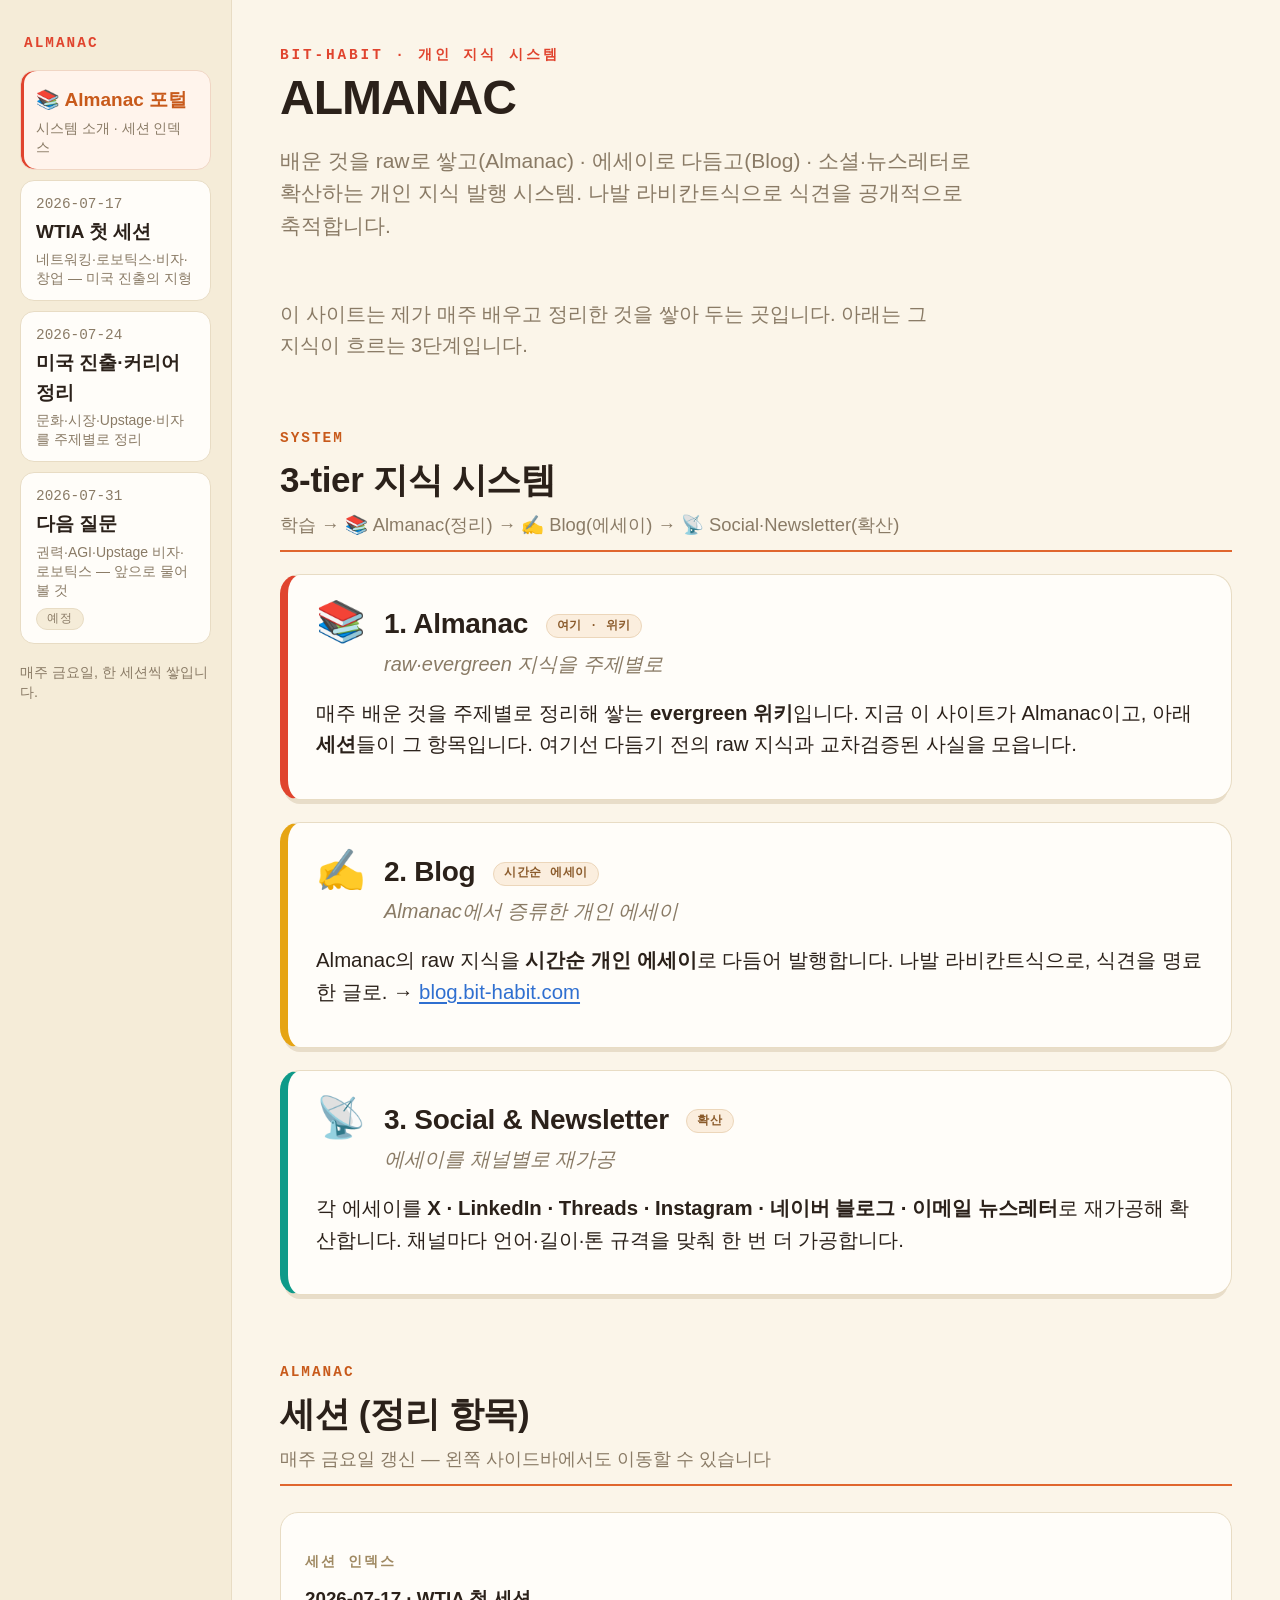
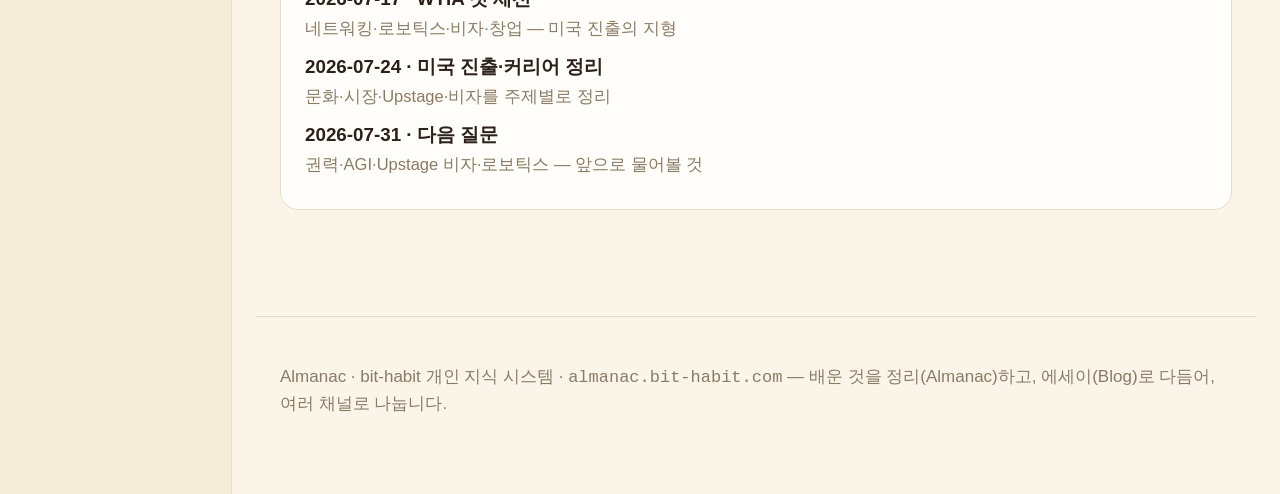
==== commit bf1fa2ce: "Almanac 포털 신설 + almanac.bit-habit.com Ingress (3-tier 시스템 소개, 7/17 세션 분리) Co-Authored-By: Claude Opu" ====
--- a/site/index.html
+++ b/site/index.html
@@ -1,9 +1,9 @@
 <!DOCTYPE html>
-<html lang="en"><head>
+<html lang="ko"><head>
 <meta charset="utf-8">
 <meta name="viewport" content="width=device-width, initial-scale=1">
-<title>미국 진출의 지형 — 2026-07-17</title>
-<meta name="description" content="My thinking notes for 2026-07-24 — topics with cross-verified sources and the open questions I'm sitting with.">
+<title>Almanac — bit-habit 지식 시스템</title>
+<meta name="description" content="Almanac — 배운 것을 정리(Almanac)하고, 에세이(Blog)로 다듬어, 소셜·뉴스레터로 확산하는 개인 지식 발행 시스템.">
 <style>
   :root{
     --bg:#fbf5e9; --bg2:#f5ecd8; --card:#fffdf9;
@@ -20,7 +20,7 @@
   a{color:var(--blue); text-underline-offset:3px}
   .mono{font-family:ui-monospace,"SF Mono",Menlo,Consolas,monospace}
 
-  /* ---------- layout + sidebar (matches index.html; see sessions.js) ---------- */
+  /* ---------- layout + sidebar (matches session pages; see sessions.js) ---------- */
   .app{ display:flex; align-items:flex-start; }
   .sidebar{
     flex:0 0 232px; position:sticky; top:0; align-self:stretch; min-height:100vh;
@@ -46,6 +46,8 @@
     font-size:.6rem; letter-spacing:.08em; text-transform:uppercase; color:var(--muted);
     background:var(--bg2); border:1px solid var(--line); border-radius:1rem; padding:.05rem .5rem;
   }
+  .s-item.s-home{ background:#fff4ec; border-color:#f0d6c4 }
+  .s-item.s-home .s-title{ color:#c85a1b }
   .sidebar .s-foot{ margin-top:.9rem; font-size:.72rem; color:var(--muted); line-height:1.45 }
   @media (max-width:900px){
     .app{ flex-direction:column }
@@ -69,37 +71,8 @@
   }
   header.top .sub{ color:var(--muted); font-size:1.05rem; max-width:60ch }
 
-  /* ---------- reorder list (drag / ↑ ↓ · like the 2026-07-17 page) ---------- */
+  /* ---------- main + cards ---------- */
   main{ max-width:1000px; margin:0 auto; padding:1.2rem 1.2rem 4rem }
-  .reorder{ margin:0 0 1rem }
-  .reorder-head{
-    font-family:ui-monospace,Menlo,monospace; font-size:.72rem; text-transform:uppercase;
-    letter-spacing:.14em; font-weight:800; color:var(--red);
-  }
-  .reorder-head .hint{ color:var(--muted); font-weight:600; letter-spacing:.02em; text-transform:none }
-  .q-list{ list-style:none; margin:.7rem 0 0; padding:0; counter-reset:q }
-  .q-list li{
-    counter-increment:q; display:flex; align-items:flex-start; gap:.6rem;
-    background:#fff; border:1px solid var(--line); border-radius:.7rem; padding:.7rem .8rem; margin:.55rem 0; cursor:grab;
-  }
-  .q-list li.dragging{ opacity:.45 }
-  .q-list li.over{ border-color:var(--teal); box-shadow:0 0 0 2px #bfe9e0 }
-  .q-list li::before{
-    content:counter(q); flex:0 0 auto; font-family:ui-monospace,Menlo,monospace;
-    font-weight:800; color:#fff; background:var(--teal); border-radius:.4rem; padding:.05rem .5rem; font-size:.8rem; margin-top:.24rem;
-  }
-  .q-text{ flex:1; font-size:1.08rem; font-weight:600; line-height:1.4 }
-  .ord-title{ cursor:pointer }
-  .ord-title:hover{ color:var(--red); text-decoration:underline }
-  .q-actions{ flex:0 0 auto; display:flex; gap:.2rem }
-  .q-actions button{
-    border:1px solid var(--line); background:var(--card); border-radius:.4rem;
-    width:2rem; height:2rem; font-size:1rem; cursor:pointer; color:var(--fg); line-height:1;
-  }
-  .q-actions button:hover{ border-color:var(--teal); color:var(--teal) }
-  @media print{ .reorder{ display:none } .q-actions{ display:none } }
-
-  /* ---------- cards ---------- */
   .card{
     background:var(--card); border:1px solid var(--line); border-radius:1rem;
     padding:1.3rem 1.4rem 1.4rem; margin:1.1rem 0;
@@ -107,106 +80,24 @@
   }
   .card .head{ display:flex; align-items:flex-start; gap:.9rem }
   .card .icon{ font-size:2rem; line-height:1; flex:0 0 auto }
-  .card .num{
-    font-family:ui-monospace,Menlo,monospace; font-size:.8rem; font-weight:700;
-    color:#fff; background:var(--accent,var(--red)); border-radius:.4rem;
-    padding:.12rem .45rem; flex:0 0 auto; margin-top:.15rem;
-  }
   .card h2{ font-size:1.4rem; font-weight:900; letter-spacing:-.01em; margin:.05rem 0 .15rem }
   .card .why{ color:var(--muted); font-size:1rem; font-style:italic; margin:0 }
-  .card .banner{ display:block; width:100%; height:auto; border-radius:.6rem; margin:1rem 0 .2rem; border:1px solid var(--line) }
-  .card .portrait{ float:right; width:220px; margin:.2rem 0 .7rem 1.1rem }
-  .card .portrait img{ display:block; width:100%; height:auto; border-radius:.7rem; border:1px solid var(--line) }
-  .card .portrait figcaption{ font-size:.72rem; color:var(--muted); margin-top:.35rem; line-height:1.3 }
-  .card .portrait figcaption .src{ font-family:ui-monospace,Menlo,monospace; font-size:.64rem; display:block; margin-top:.1rem }
-  .card .portrait figcaption .li{ display:inline-flex; align-items:center; gap:.25rem; margin-top:.25rem; font-weight:700; color:#0a66c2; text-decoration:none }
-  .card .portrait figcaption .li:hover{ text-decoration:underline }
-  @media (max-width:520px){ .card .portrait{ float:none; width:180px; margin:.2rem 0 .6rem 0 } }
-  .card ul.tl{ list-style:none; margin:.5rem 0 0; padding:0 }
-  .card ul.tl li{ padding:.2rem 0; font-size:.96rem; line-height:1.45; border-left:2px solid var(--line); padding-left:.8rem; margin-left:.15rem }
-  .card ul.tl li b.yr{ color:var(--accent); font-variant-numeric:tabular-nums; margin-right:.15rem }
   .card .context{ margin:.9rem 0 .2rem; font-size:1.02rem }
   .card .context p{ margin:.5rem 0 }
-  .hl{ background:linear-gradient(transparent 60%, #ffe08a 60%); padding:0 .1em }
-  .verdict{
-    display:inline-block; font-size:.85rem; font-weight:700; border-radius:2rem;
-    padding:.15rem .7rem; margin:.3rem 0; border:1px solid;
-  }
-  .v-ok{ color:#1f7a45; background:#e6f4ea; border-color:#b6ddc2 }
-  .v-mix{ color:#9a6a00; background:#fbf1d8; border-color:#e6cf95 }
-  .v-warn{ color:#a5341f; background:#fbe4de; border-color:#e6b3a6 }
 
   .block-tag{
     display:block; font-family:ui-monospace,Menlo,monospace; font-size:.72rem;
     text-transform:uppercase; letter-spacing:.14em; font-weight:800; margin:.9rem 0 .35rem;
   }
-  .srcs{ margin:.5rem 0 .2rem; font-size:.92rem }
-  .srcs .block-tag{ color:#a08a63 }
-  .srcs .row{ margin:.32rem 0; line-height:1.4 }
-  .srcs a{ font-weight:600; white-space:normal }
-  .srcs .sum{ color:var(--muted) }
-
-  .ask{ margin-top:1rem; padding:.9rem 1.05rem; background:var(--bg2); border-radius:.8rem; border:1px dashed #d9c9a6 }
-  .ask .block-tag{ color:var(--red); margin-top:0 }
-  .ask ul{ margin:0; padding-left:0; list-style:none }
-  .ask li{ font-size:1.12rem; font-weight:600; line-height:1.4; margin:.5rem 0; padding-left:1.5rem; position:relative }
-  .ask li::before{ content:"›"; position:absolute; left:.3rem; top:-.05rem; color:var(--accent,var(--red)); font-weight:900; font-size:1.3rem }
-
   footer{ max-width:1000px; margin:0 auto; padding:1.5rem 1.2rem 3rem; color:var(--muted); font-size:.85rem; border-top:1px solid var(--line) }
   @media (max-width:640px){ html{font-size:18px} header.top h1{font-size:2rem} }
 
-  /* Claude's take (injected per card by the script at the end of body) */
-  .take{ margin-top:.9rem; padding:.85rem 1rem; background:#fff4ec; border:1px solid #f0d6c4; border-left:4px solid #e0662e; border-radius:.7rem; font-size:.98rem; line-height:1.5 }
-  .take .who{ display:block; font-family:ui-monospace,Menlo,monospace; font-size:.7rem; font-weight:800; text-transform:uppercase; letter-spacing:.1em; color:#c85a1b; margin-bottom:.3rem }
-
-  /* edit-questions toggle + affordance (like the 2026-07-17 page) */
-  #editQ{ margin-left:.7rem; font-family:ui-monospace,Menlo,monospace; font-size:.72rem; font-weight:700; padding:.25rem .7rem; border:1px solid var(--line); border-radius:.5rem; background:var(--card); color:var(--fg); cursor:pointer; vertical-align:middle }
-  #editQ.on{ background:var(--blue); color:#fff; border-color:var(--blue) }
-  body.qediting .ask li[contenteditable="true"]{ background:#fffbe8; border-radius:.35rem; outline:none; cursor:text }
-  body.qediting .ask li[contenteditable="true"]:focus{ box-shadow:0 0 0 3px #ffe08a }
-  @media print{ #editQ{ display:none } }
-/* verdict badges */
-  .verdict{ display:inline-block; font-size:.8rem; font-weight:700; border-radius:2rem; padding:.1rem .6rem; margin:.15rem .2rem .15rem 0; border:1px solid }
-  .v-ok{ color:#1f7a45; background:#e6f4ea; border-color:#b6ddc2 }
-  .v-mix{ color:#9a6a00; background:#fbf1d8; border-color:#e6cf95 }
-  .v-warn{ color:#a5341f; background:#fbe4de; border-color:#e6b3a6 }
-  .v-op{ color:#5a3fb0; background:#efeafb; border-color:#cdbff0 }
-
-  /* Claude cross-check box (bullets + verdicts + sources) */
-  .ctake{ margin-top:.9rem; padding:.9rem 1.05rem; background:#fff4ec; border:1px solid #f0d6c4; border-left:4px solid #e0662e; border-radius:.7rem; font-size:.96rem; line-height:1.5 }
-  .ctake .who{ display:block; font-family:ui-monospace,Menlo,monospace; font-size:.7rem; font-weight:800; text-transform:uppercase; letter-spacing:.1em; color:#c85a1b; margin-bottom:.4rem }
-  .ctake h4{ margin:.7rem 0 .25rem; font-size:.7rem; text-transform:uppercase; letter-spacing:.1em; color:#a56a3a; font-family:ui-monospace,Menlo,monospace }
-  .ctake ul{ margin:.2rem 0 .4rem; padding-left:1.15rem }
-  .ctake li{ margin:.22rem 0 }
-  .ctake p{ margin:.35rem 0 }
-  .ctake .src{ font-size:.82rem; color:var(--muted); margin-top:.4rem }
-  .ctake .src a{ color:#2f6fd0; word-break:break-all }
-  .ctake h4.wis{ color:#5a3fb0 }   /* 대가들의 시선 */
-  .ctake h4.big{ color:#1f7a6a }   /* 더 큰 그림 */
-  .ctake h4.bias{ color:#a5341f }  /* bias-accent */
-  .ctake blockquote{ margin:.3rem 0 .3rem .2rem; padding:.15rem 0 .15rem .7rem; border-left:3px solid #cdbff0; color:#443; font-style:italic }
-  .ctake blockquote cite{ display:block; font-style:normal; font-size:.82rem; color:var(--muted); margin-top:.1rem }
-  .ctake table{ border-collapse:collapse; width:100%; font-size:.86rem; margin:.3rem 0 }
-  .ctake th, .ctake td{ border:1px solid var(--line); padding:.25rem .45rem; text-align:left; vertical-align:top }
-  .ctake th{ background:#fbeede; color:#8a5a2a; font-size:.78rem }
-
-  /* theme sections + chips + TOC + collapsible dialogue + key quotes */
+  /* theme sections + chips + TOC */
   .themehead{ margin:2.6rem 0 .4rem; padding:.7rem 0 .55rem; border-bottom:2px solid #e0662e }
   .themehead .tnum{ font-family:ui-monospace,Menlo,monospace; font-size:.72rem; font-weight:800; letter-spacing:.14em; color:#c85a1b }
   .themehead h2{ margin:.15rem 0 0; font-size:1.75rem; font-weight:900; letter-spacing:-.01em }
   .themehead .tsub{ color:var(--muted); font-size:.92rem; margin:.2rem 0 0 }
   .chip{ display:inline-block; font-family:ui-monospace,Menlo,monospace; font-size:.6rem; font-weight:800; letter-spacing:.06em; text-transform:uppercase; color:#8a5a2a; background:#fbeede; border:1px solid #ecd6ba; border-radius:1rem; padding:.08rem .5rem; margin-left:.5rem; vertical-align:middle }
-  .keyq{ margin:.7rem 0 .35rem; padding:.6rem .85rem; background:#f7f4ec; border-left:3px solid var(--accent,#c9a24a); border-radius:.5rem }
-  .keyq .block-tag{ color:#a08a63; margin:.1rem 0 .35rem }
-  .keyq .kq{ margin:.32rem 0; font-size:.98rem; line-height:1.5 }
-  .keyq .kq b.s{ font-family:ui-monospace,Menlo,monospace; font-size:.68rem; color:#fff; background:#b79a5e; border-radius:.3rem; padding:.03rem .34rem; margin-right:.35rem }
-  details.fulldlg{ margin:.45rem 0 .2rem; border:1px solid var(--line); border-radius:.6rem; background:#fdfbf6 }
-  details.fulldlg>summary{ cursor:pointer; padding:.5rem .8rem; font-family:ui-monospace,Menlo,monospace; font-size:.74rem; font-weight:700; color:#8a7b66; list-style:none }
-  details.fulldlg>summary::-webkit-details-marker{ display:none }
-  details.fulldlg>summary::before{ content:"▸ 전체 대화 보기 " }
-  details.fulldlg[open]>summary::before{ content:"▾ 전체 대화 접기 " }
-  details.fulldlg>summary span{ display:none }
-  details.fulldlg .dialog{ margin-top:0; border-top:1px dashed var(--line); padding:.5rem .8rem .6rem }
   .toc{ background:var(--card); border:1px solid var(--line); border-radius:.9rem; padding:1rem 1.2rem; margin:1.3rem 0 }
   .toc .block-tag{ color:#a08a63 }
   .toc .tgroup{ margin:.5rem 0; font-size:.94rem }
@@ -216,255 +107,44 @@
 
 </style>
 </head>
-<body data-session="2026-07-17">
+<body data-session="portal">
 
 <div class="app">
 <aside class="sidebar">
-  <div class="s-head">Sessions</div>
+  <div class="s-head">Almanac</div>
   <nav id="sessionNav"></nav>
-  <div class="s-foot">A new page stacks up per session.</div>
+  <div class="s-foot">매주 금요일, 한 세션씩 쌓입니다.</div>
 </aside>
 <div class="content">
 
-<header class="top"><div class="kicker">WTIA 첫 세션 · 2026-07-17</div>
-  <h1>미국 진출의 지형 — 첫 정리</h1>
-  <p class="sub">네트워킹·로보틱스·비자·창업 등, 첫 세션에서 배운 것을 주제별로 정리한 노트. 팩트는 교차검증하고 출처를 달았습니다. 매주 금요일 갱신.</p></header>
+<header class="top"><div class="kicker">bit-habit · 개인 지식 시스템</div>
+    <h1>Almanac</h1>
+    <p class="sub">배운 것을 raw로 쌓고(Almanac) · 에세이로 다듬고(Blog) · 소셜·뉴스레터로 확산하는 개인 지식 발행 시스템. 나발 라비칸트식으로 식견을 공개적으로 축적합니다.</p></header>
 
-<main><div class="toc"><span class="block-tag">이 세션의 주제</span><div class="tgroup"><b><a href="#s701">1. 미국 네트워킹·리퍼럴 문화</a></b></div><div class="tgroup"><b><a href="#s702">2. SaaS는 죽었나 — 거대모델이 앱을 삼킨다</a></b></div><div class="tgroup"><b><a href="#s703">3. 로보틱스 렌즈 — 데모 vs 실제, 센서와 해자</a></b></div><div class="tgroup"><b><a href="#s704">4. 하드웨어는 카피된다 → 알고리즘·데이터가 해자 (그리고 국방)</a></b></div><div class="tgroup"><b><a href="#s705">5. 인도계의 강점은 '구조' — 비대칭 포지셔닝</a></b></div><div class="tgroup"><b><a href="#s706">6. 비자·아메리칸 드림 — J-1과 원격 차익의 함정</a></b></div><div class="tgroup"><b><a href="#s707">7. AI 리터러시 교육 사업 — 비개발자 대상 시장</a></b></div><div class="tgroup"><b><a href="#s708">8. 창업의 원칙 — 회사를 팔아라, 생존 규칙, 정직</a></b></div><div class="tgroup"><b><a href="#s709">9. 한국의 그랜트·CES 게임과 Physical AI = 노동 대체</a></b></div><div class="tgroup"><b><a href="#s710">10. 미국의 인재 배분과 '내 고객층'</a></b></div></div>
-<section class="card" style="--accent:var(--gold)" id="s701">
-  <div class="head"><div class="icon">🤝</div><div><h2>미국 네트워킹·리퍼럴 문화 <span class="chip">네트워킹</span></h2><p class="why">미국 채용의 70~80%는 공고가 아니라 인맥·리퍼럴에서 나온다.</p></div></div>
-  <div class="context">
-    <p>미국에서는 일자리의 <b>70~80%가 구인 공고가 아니라 리퍼럴(추천)과 인맥</b>을 통해 채워진다. 그래서 이민자·유학생을 중심으로 한 지역 테크 커뮤니티(예: 시애틀권 한인 엔지니어·창업 모임)가 활발하다. 이런 모임은 주로 학생 비자로 미국 정착을 노리는 초기 진입자들이 채우고, 이미 자리 잡은 현지 인력은 상대적으로 덜 온다.</p>
-    <p>한국 기업이 이런 자리를 찾을 때는 아마존·마이크로소프트 등에 <b>이미 들어가 있는 사람</b>을 선호하는 경향이 있다. 미국 사정을 아는 '교두보'로 쓰기 위해서다.</p>
-  </div>
-  <div class="ctake"><span class="who">🧠 클로드 정리 (2026)</span>
-    <h4>핵심 포인트</h4>
-    <ul>
-      <li><b>리퍼럴이 기본값</b>: 한 팀에서 성과를 내면 → 더 좋은 조건으로 이직하고 → 옛 동료가 승진해 다시 불러주는 순환이 만들어진다. 링크드인은 그 끊어진 선을 다시 잇는 도구다.</li>
-      <li>이것은 우정이 아니라 <b>프로페셔널 인맥</b>이다. 채용 전 레퍼런스 체크(전 상사·동료 약 3명)가 다음 채용으로 이어지므로, 어디를 가든 평판이 따라다닌다.</li>
-      <li>가장 좋은 기회는 친한 친구가 아니라 <b>느슨하게 아는 사람(약한 연결, weak ties)</b>에게서 온다 — 내가 이미 아는 정보가 아니라 새 정보를 물어오기 때문이다(Granovetter).</li>
-      <li>동문·전 직장 네트워크 같은 느슨한 연결망이 경제 변동기에 특히 강한 채용 채널로 작동한다.</li>
-    </ul>
-    <h4 class="big">더 큰 그림 · 최신(2026)</h4>
-    <p>AI 채용이 이력서 스크리닝을 자동화할수록, 역설적으로 <b>사람이 사람을 보증하는 신뢰 신호</b>의 값이 올라간다. 공개적으로 결과물을 쌓는 사람(build-in-public)은 그 기록 자체가 약한 연결을 끌어오는 자석이 된다. 커뮤니티 참여를 '일자리 부탁'이 아니라 '내가 만든 것 공유'로 시작하는 편이 초기 진입자에게 훨씬 유리하다 — 도움을 받으면서도 이용당하지 않는 방식이기 때문이다.</p>
-    <h4>기찬에게</h4>
-    <p>실전 함의: (1) 지금 다니는 조직이 무엇이든 늘 최선을 다하고, 함께 일한 사람과의 링크드인 연결을 끊지 말 것. (2) 커피챗은 부탁이 아니라 공유로 열 것. (3) 특정 국적 커뮤니티 한 곳에만 의존하지 말고, 자기 분야(AI·로보틱스)의 실무 커뮤니티까지 약한 연결을 넓힐 것.</p>
-    <div class="src">출처:
-      <a href="https://www.changbal.org/en/about-us" target="_blank" rel="noopener">시애틀권 한인 테크 커뮤니티(개요)</a> ·
-      <a href="https://www.bu.edu/questrom/blog/the-power-of-alumni-networks-in-todays-changing-economic-landscape/" target="_blank" rel="noopener">약한 연결·동문 네트워크의 힘 (BU)</a> ·
-      <a href="https://en.wikipedia.org/wiki/Interpersonal_ties" target="_blank" rel="noopener">약한 연결 이론 (Granovetter)</a>
-    </div>
-  </div>
-</section>
+<main>
+<p style="max-width:60ch;color:var(--muted);margin:.2rem 0 0">이 사이트는 제가 매주 배우고 정리한 것을 쌓아 두는 곳입니다. 아래는 그 지식이 흐르는 3단계입니다.</p>
 
-<section class="card" style="--accent:var(--blue)" id="s702">
-  <div class="head"><div class="icon">🌐</div><div><h2>SaaS는 죽었나 — 거대모델이 앱을 삼킨다 <span class="chip">SaaS·AI</span></h2><p class="why">SaaS가 죽은 게 아니라 '자리(seat)당 과금'과 '얇은 래퍼'가 죽는다.</p></div></div>
-  <div class="context">
-    <p>2024년 말 "SaaS는 죽었다"는 발언이 나왔고, 2026년에 이르러 그 의미가 분명해졌다. AI 에이전트 하나가 사람 10명분의 일을 하면 <b>사용자 1인당(seat) 과금 모델이 깨진다</b>. 죽음이라기보다 <b>리프라이싱(repricing)</b>이다 — 돈이 '자리'에서 '사용량·성과(usage·outcome)'로 옮겨간다. 소프트웨어를 '짓는 것' 자체가 끝난 것은 아니다.</p>
-    <p>동시에 거대 모델은 앱을 직접 삼킨다. 2026년 7월 8일 공개된 실시간 음성 모델(GPT-Live)은 듣기와 말하기를 동시에 하고, 자연스럽게 끼어들며, 실시간 통역까지 한다 — 과거 번역 앱이나 모니터링 툴이 하던 일 그 자체다.</p>
-  </div>
-  <div class="ctake"><span class="who">🧠 클로드 정리 (2026)</span>
-    <h4>핵심 포인트</h4>
-    <ul>
-      <li>정확히 죽은 것은 <b>'seat당 과금 + 빠른 플립(flip)' 모델</b>이다. 어린 개발자에게 소액을 주고 앱을 만들어 대형 플랫폼에 되파는 VC식 플립 구조가 끝나가고 있다.</li>
-      <li>기존 SaaS(예: 세일즈포스류)는 <b>AI를 붙여 계속 살아남는다</b> — 리프라이싱을 흡수하는 것이지 소멸이 아니다.</li>
-      <li>거대 모델에 흡수되는 것은 <b>'얇은 래퍼(wrapper)'</b>다. 번역·상담·단순 법률 문의처럼 모델 API를 얇게 감싼 직종·앱은 모델이 그 기능을 내장하는 순간 사라진다.</li>
-      <li>광고·마케팅 AI 에이전트류는 <b>누구나 쉽게 카피</b>할 수 있고 이미 여러 시장에서 병렬적으로 만들어지고 있어 차별화가 약하다.</li>
-      <li>살아남는 것은 <b>자체 데이터 · 깊은 워크플로 · 유통 · 물리적 해자</b>를 가진 쪽이다.</li>
-    </ul>
-    <h4 class="big">더 큰 그림 · 최신(2026)</h4>
-    <p>리프라이싱의 승자는 '자리'가 아니라 '성과'로 값이 매겨지는 층에 서 있는 사람이다. 에이전트를 오케스트레이션하고 human-in-the-loop로 품질을 책임지는 <b>배포·거버넌스 층</b>은 모델이 삼키기 가장 어려운 자리다. 그리고 아무리 모델이 커져도 <b>세상을 직접 만질 수는 없기</b> 때문에, 물리(Physical AI)는 소프트웨어보다 한층 깊은 해자를 갖는다 — 이것이 로보틱스로 무게중심이 옮겨가는 근본 이유다.</p>
-    <h4>기찬에게</h4>
-    <p>실전 함의: (1) '앱을 짓느냐'가 아니라 '무엇이 이 앱을 흉내 못 내게 하느냐(데이터·워크플로·유통·물리)'를 먼저 물을 것. (2) 모델 위에 얹는 것이라면, 얇은 래퍼가 아니라 검증·책임·오케스트레이션 같은 '신뢰 층'에 가치를 둘 것. (3) 한국 시장에 아직 도는 "SaaS를 만들어 팔아라" 메시지는 플립 모델 기준의 낡은 서사일 수 있음을 감안할 것.</p>
-    <div class="src">출처:
-      <a href="https://www.idc.com/resource-center/blog/is-saas-dead-rethinking-the-future-of-software-in-the-age-of-ai/" target="_blank" rel="noopener">IDC: SaaS는 죽었나? (리프라이싱 관점)</a> ·
-      <a href="https://techcrunch.com/2026/07/08/openai-releases-new-voice-models-for-more-natural-live-conversations/" target="_blank" rel="noopener">TechCrunch: 실시간 음성 모델 GPT-Live</a>
-    </div>
-  </div>
-</section>
+<div class="themehead"><div class="tnum">SYSTEM</div><h2>3-tier 지식 시스템</h2><p class="tsub">학습 → 📚 Almanac(정리) → ✍️ Blog(에세이) → 📡 Social·Newsletter(확산)</p></div>
 
-<section class="card" style="--accent:var(--teal)" id="s703">
-  <div class="head"><div class="icon">🤖</div><div><h2>로보틱스 렌즈 — 데모 vs 실제, 센서와 해자 <span class="chip">로보틱스</span></h2><p class="why">데모의 '자연스러움'과 '자율성'은 다르고, 작업이 센서를 정하며, 해자는 하드웨어가 아니라 데이터·정책이다.</p></div></div>
-  <div class="context">
-    <p>2025년 한 가정용 휴머노이드는 2만 달러(월 구독 약 499달러)에 사전 예약을 열어 5일 만에 1만 대가 매진됐다. 그러나 출시 시점의 실체는 <b>원격조종(teleoperation)</b>이다 — VR 헤드셋을 쓴 사람이 실제로 로봇을 조종한다. 손가락 다섯 개의 움직임은 진짜지만, '뇌'는 안에 숨은 사람인 셈이다. 화려한 손을 만드는 목적도 대량 판매보다 '최초'를 증명해 투자를 받기 위한 성격이 크다 — 진짜 공장·대체용 로봇이 하는 일은 대개 단순해서 그렇게 복잡한 손이 필요 없다.</p>
-  </div>
-  <div class="ctake"><span class="who">🧠 클로드 정리 (2026)</span>
-    <h4>핵심 포인트</h4>
-    <ul>
-      <li><b>데모 ≠ 자율성</b>: 2026년 최상위 정책 모델(policy model)조차 상당 부분을 원격조종 데이터로 학습한다. 어떤 휴머노이드도 아직 집안일 하나를 시작부터 끝까지 완전 자율로 해내지 못했고, 대부분의 데모는 스크립트되어 있다.</li>
-      <li><b>작업이 센서를 정한다</b>: 그래스핑(잡기)은 0.2~1m 근접 거리에서 <b>조밀한 색+깊이(RGB-D)</b>가 필요해 카메라가 유리하다. 실제로 2026년 상위 그래스핑 모델(π0.5·GR00T 계열 등)은 RGB 카메라 중심이고 라이다를 쓰지 않는다.</li>
-      <li><b>라이다의 자리</b>: 라이다는 3D 거리(약 5~45m)를 연산 없이 바로 얻는 데 강해 주행·이동·다리 쪽에 맞는다. 근접 잡기에는 색 정보가 없어 부적합하다. 저가 뎁스 카메라가 근접 색+깊이를 제공하는 반면 고가 라이다는 물리적으로 그 색을 줄 수 없다.</li>
-      <li><b>센서는 많을수록 좋다(리던던시)</b> — 하나가 죽어도 다른 하나가 산다. 다만 <b>비용이 유일한 제약</b>이다. 저비용을 택한 자율주행은 라이다를 빼기도 하고, 정확성이 중요하고 예산이 넉넉한 방산은 다 붙인다.</li>
-      <li><b>해자의 위치</b>: 화려한 하드웨어가 아니라 <b>'되는 단순함'과 그걸 만드는 데이터·정책</b>이 해자다.</li>
-    </ul>
-    <h4 class="big">더 큰 그림 · 최신(2026)</h4>
-    <p>로보틱스의 렌즈는 세 가지 질문으로 요약된다 — <b>(1) 이 능력은 데모인가 실제 자율인가, (2) 비용·센서 트레이드오프는 어디서 갈리는가, (3) 해자는 정확히 어디에 있는가.</b> 웹 개발이 좁은 도메인 안에서 논다면, 로보틱스는 늘 '리얼리티(실제로 되는가·도움이 되는가)'를 먼저 묻는다. 이 감각은 요약 글을 소비해서가 아니라 <b>π0·GR00T 같은 기술 블로그를 직접 읽고 LeRobot 같은 오픈 코드를 실제로 돌려보는 것</b>으로 길러진다.</p>
-    <h4>기찬에게</h4>
-    <p>실전 함의: (1) 휴머노이드 데모를 볼 때 '자율 정도'를 먼저 의심할 것. (2) '손' 중심 작업이라면 camera-first가 맞고, 센서 퓨전(라이다+카메라)은 이동 로봇으로 확장할 때의 다음 챕터로 남겨둘 것. (3) 화려한 손이 아니라 '단순 작업의 신뢰성'과 그 뒤의 데이터·정책이 진짜 경쟁력임을 기준으로 삼을 것.</p>
-    <div class="src">출처:
-      <a href="https://www.therobotreport.com/teleop-not-autonomy-the-path-for-1x-neo-humanoid/" target="_blank" rel="noopener">Robot Report: 자율이 아니라 원격조종</a> ·
-      <a href="https://www.engadget.com/ai/1x-neo-is-a-20000-home-robot-that-will-learn-chores-via-teleoperation-040252200.html" target="_blank" rel="noopener">Engadget: 원격조종으로 배우는 가정용 로봇</a> ·
-      <a href="https://www.orbbec.com/blog/how-lidar-and-rgbd-cameras-compare-and-work-together/" target="_blank" rel="noopener">Orbbec: LiDAR와 RGB-D 비교</a> ·
-      <a href="https://en.wikipedia.org/wiki/RGB-D_camera" target="_blank" rel="noopener">RGB-D 카메라 (개요)</a> ·
-      <a href="https://www.pi.website/blog/pi0" target="_blank" rel="noopener">Physical Intelligence π0 (VLA)</a> ·
-      <a href="https://developer.nvidia.com/isaac/gr00t" target="_blank" rel="noopener">NVIDIA Isaac GR00T</a> ·
-      <a href="https://github.com/huggingface/lerobot" target="_blank" rel="noopener">LeRobot (Hugging Face)</a>
-    </div>
-  </div>
-</section>
+<section class="card" id="tier-almanac" style="--accent:var(--red)"><div class="head"><div class="icon">📚</div><div><h2>1. Almanac <span class="chip">여기 · 위키</span></h2><p class="why">raw·evergreen 지식을 주제별로</p></div></div>
+<div class="context"><p>매주 배운 것을 주제별로 정리해 쌓는 <b>evergreen 위키</b>입니다. 지금 이 사이트가 Almanac이고, 아래 <b>세션</b>들이 그 항목입니다. 여기선 다듬기 전의 raw 지식과 교차검증된 사실을 모읍니다.</p></div></section>
 
-<section class="card" style="--accent:var(--purple)" id="s704">
-  <div class="head"><div class="icon">🛡️</div><div><h2>하드웨어는 카피된다 → 알고리즘·데이터가 해자 (그리고 국방) <span class="chip">하드웨어·국방</span></h2><p class="why">복제 가능한 하드웨어 위에서 오래 남는 것은 소프트웨어·데이터다.</p></div></div>
-  <div class="context"><p>하드웨어는 결국 복제된다. 저가로 빠르게 카피하는 공급망이 존재하는 한, 오래 버티는 해자는 하드웨어 자체가 아니라 <b>알고리즘·데이터·배포</b>에 있다. 미국이 소스코드를 함부로 오프쇼어하지 않고, TikTok 강제 매각(PAFACA)처럼 코드·법인 통제를 시장 접근 조건으로 거는 것도 같은 논리다. 국방 분야의 카운터드론 레이저 경쟁은 이 구도를 압축해서 보여준다 — 이스라엘 Iron Beam(100kW급)이 실전 요격에 들어갔고, 값싼 드론을 저렴한 레이저 샷으로 막는 <b>비용 비대칭</b>이 핵심이다.</p></div>
-  <div class="ctake"><span class="who">🧠 클로드 정리 (2026)</span>
-    <h4>핵심 포인트</h4>
-    <ul>
-      <li><b>비용 비대칭이 국방의 언어다.</b> 드론 스웜에 맞서 미사일(수백만 달러)이 아니라 레이저(샷당 몇 달러)로 대응한다는 셈법이 시장을 만든다.</li>
-      <li><b>가치는 레이저(하드웨어)가 아니라 소프트웨어에 있다.</b> 탐지·조준·센서퓨전·표적추적 같은 지각/자율 소프트웨어가 진짜 자산이고, 하드웨어는 카피되면 그만이다.</li>
-      <li><b>하드웨어 복제 시대에 알고리즘이 유일한 지속 해자.</b> 소스코드를 지키고 소스 이전을 꺼리는 이유가 여기 있다. 값싼 오프쇼어 개발에는 소스 유출 리스크가 따른다.</li>
-      <li><b>작은 팀의 IP 보호</b>는 영업비밀(접근 통제) + 속도 + 데이터 해자(모델 가중치·배포 데이터)의 조합이며, 특허는 보조 수단이다.</li>
-      <li><b>수요가 언제나 최종 심판이다.</b> 기술이 아무리 뛰어나도 현실 수요가 없으면 팔리지 않는다.</li>
-    </ul>
-    <h4 class="big">더 큰 그림 · 최신(2026)</h4>
-    <p>AI 코딩이 확산되면서 "코드를 타이핑하는 사람"의 가치는 내려가고 "AI가 쓴 코드를 <b>검증(verification)</b>하는 사람", 나아가 <b>무엇을 만들지 정의하는 사람</b>의 가치가 올라간다. 국방·상업 로보틱스의 지각·자율 기술은 서로 전이되지만, 방산은 시민권·보안 클리어런스 장벽이 높아 일반적으로 진입 문턱이 다르다. 원리는 국방에서 배우되, 실제 커리어·제품은 장벽이 낮은 상업 Physical AI 쪽이 현실적이다. 어느 쪽이든 해자는 하드웨어가 아니라 <b>모델·데이터·배포</b>라는 점은 동일하다.</p>
-    <h4>기찬에게</h4>
-    <p>로보틱스에서 "해자가 어디인가"를 반복해서 묻는 습관이 유용하다. 레이저든 로봇 팔이든, 복제 가능한 물건이 아니라 그 뒤의 데이터·검증·배포 층에 시선을 두는 것. 국방은 원리를 배우기엔 훌륭한 교과서지만, 진입 장벽 때문에 커리어 트랙으로는 상업 로보틱스가 더 열려 있다는 점을 함께 계산해두면 좋다.</p>
-    <div class="src">출처: <a href="https://www.aljazeera.com/economy/2026/2/14/are-lasers-the-future-of-anti-drone-warfare" target="_blank" rel="noopener">Al Jazeera: 카운터드론 레이저</a> · <a href="https://nationalsecurityjournal.org/israel-now-has-fully-operational-100-kilowatt-iron-beam-lasers/" target="_blank" rel="noopener">Iron Beam 실전 운용</a> · <a href="https://en.wikipedia.org/wiki/Protecting_Americans_from_Foreign_Adversary_Controlled_Applications_Act" target="_blank" rel="noopener">TikTok 강제 매각법(PAFACA)</a></div>
-  </div>
-</section>
+<section class="card" id="tier-blog" style="--accent:var(--gold)"><div class="head"><div class="icon">✍️</div><div><h2>2. Blog <span class="chip">시간순 에세이</span></h2><p class="why">Almanac에서 증류한 개인 에세이</p></div></div>
+<div class="context"><p>Almanac의 raw 지식을 <b>시간순 개인 에세이</b>로 다듬어 발행합니다. 나발 라비칸트식으로, 식견을 명료한 글로. → <a href="https://blog.bit-habit.com" target="_blank" rel="noopener">blog.bit-habit.com</a></p></div></section>
 
-<section class="card" style="--accent:var(--red)" id="s705">
-  <div class="head"><div class="icon">🌏</div><div><h2>인도계의 강점은 '구조' — 비대칭 포지셔닝 <span class="chip">구조·포지셔닝</span></h2><p class="why">개인의 우열이 아니라 파이프라인·리퍼럴·영어라는 구조의 힘.</p></div></div>
-  <div class="context"><p>미국 IT 대기업에서 인도계 비중이 높고, 마이크로소프트·구글·어도비·IBM 등을 인도 출신 경영진이 이끈다. 미국 인구의 약 1%지만 실리콘밸리에서는 훨씬 큰 비중을 차지한다. 이는 "타고난 우월함"보다 <b>구조</b>로 설명된다 — 치열한 선발(IIT 등)로 걸러진 인재 풀, 미국 대학원 파이프라인, 영어 유창성, 그리고 다음 세대를 끌어올리는 <b>강한 리퍼럴·선배 네트워크</b>. 미국 H-1B 비자의 다수가 인도 출신에게 돌아간다.</p></div>
-  <div class="ctake"><span class="who">🧠 클로드 정리 (2026)</span>
-    <h4>핵심 포인트</h4>
-    <ul>
-      <li><b>명확한 파이프라인.</b> 미국 정착을 장기 목표로 두고 F-1 유학 → 석사 → H-1B → 영주권으로 이어지는 경로를 집단적으로 밟는다.</li>
-      <li><b>영어 + in-group 리퍼럴.</b> 언어 이점에 더해, 먼저 자리 잡은 사람이 다음 사람을 추천·조언으로 끌어주는 네트워크가 복리로 작동한다.</li>
-      <li><b>배울 것은 인종 서사가 아니라 구조.</b> 파이프라인 설계와 리퍼럴 문화 자체가 재현 가능한 교훈이다.</li>
-      <li><b>비대칭 포지셔닝.</b> 이미 강한 파이프라인이 깔린 소프트웨어 정면승부보다, 그 파이프라인이 아직 얇은 영역(예: Physical AI)으로 비켜 서는 편이 방어적이다.</li>
-    </ul>
-    <h4 class="big">더 큰 그림 · 최신(2026)</h4>
-    <p>이 현상의 교훈은 "누가 더 똑똑한가"가 아니라 <b>어떤 구조가 사람을 밀어 올리는가</b>다. 개인 역량이 비슷할 때 결과를 가르는 것은 언어·네트워크·경로 설계 같은 구조적 레버다. 따라서 다른 집단이 취할 전략은 같은 링에서 정면으로 겨루는 것이 아니라, 경쟁 밀도가 낮은 인접 영역을 골라 <b>구조적 우위를 스스로 만드는 것</b>이다. 협업 국면에서는 누구의 산출물이든 <b>결과물 기준으로 검증</b>하는 습관이 갈수록 값어치를 갖는다.</p>
-    <h4>기찬에게</h4>
-    <p>정면승부 대신 비대칭 위치를 고르는 사고가 핵심이다. 남들이 이미 파이프라인·리퍼럴로 두껍게 깔아둔 소프트웨어 트랙보다, 그 구조가 아직 성기게 깔린 Physical AI 쪽에서 자기만의 파이프라인과 기록·네트워크를 쌓는 편이 유리하다. 배울 대상은 "인도계"가 아니라 그들이 만든 <b>구조</b>다.</p>
-    <div class="src">출처: <a href="https://www.newsweek.com/2025/08/08/indian-ceos-america-are-more-common-everwhat-sets-them-apart-2101964.html" target="_blank" rel="noopener">Newsweek: 미국의 인도계 CEO</a> · <a href="https://en.wikipedia.org/wiki/H-1B_visa" target="_blank" rel="noopener">H-1B 비자 (개요)</a></div>
-  </div>
-</section>
+<section class="card" id="tier-social" style="--accent:var(--teal)"><div class="head"><div class="icon">📡</div><div><h2>3. Social &amp; Newsletter <span class="chip">확산</span></h2><p class="why">에세이를 채널별로 재가공</p></div></div>
+<div class="context"><p>각 에세이를 <b>X · LinkedIn · Threads · Instagram · 네이버 블로그 · 이메일 뉴스레터</b>로 재가공해 확산합니다. 채널마다 언어·길이·톤 규격을 맞춰 한 번 더 가공합니다.</p></div></section>
 
-<section class="card" style="--accent:var(--blue)" id="s706">
-  <div class="head"><div class="icon">🛂</div><div><h2>비자·아메리칸 드림 — J-1과 원격 차익의 함정 <span class="chip">비자</span></h2><p class="why">J-1의 2년 규칙과 원격 소득의 세금 함정, 미리 따져야 할 조건들.</p></div></div>
-  <div class="context"><p>J-1(교류방문) 비자에는 <b>2년 본국 거주 요건(INA §212(e))</b>이 붙을 수 있다. 적용되면 waiver를 받기 전까지 H-1B나 영주권 경로로 넘어갈 수 없어, 2년간 본국 거주 의무가 생긴다. 한편 "아메리칸 드림 2.0"은 물가가 낮은 곳에 살며 미국 수준의 소득을 버는 <b>지리적 차익</b>, 또는 원격으로 미국 시장을 겨냥해 일하는 방식을 말한다. 둘 다 현실적 선택지이지만, 각각 "먼저 확인해야 할 조건"이 분명히 있다.</p></div>
-  <div class="ctake"><span class="who">🧠 클로드 정리 (2026)</span>
-    <h4>핵심 포인트</h4>
-    <ul>
-      <li><b>212(e) 적용 여부부터 확정.</b> DS-2019 서류로 2년 거주 요건 해당 여부를 먼저 확인한다. 적용되면 waiver 전에는 H-1B·영주권이 막힌다.</li>
-      <li><b>waiver 경로.</b> 대표적으로 no-objection statement(본국 정부의 무이의서), 미국 연방기관의 이해관계 요청(interested government agency), 박해·hardship 사유 등이 있다. 서식은 USCIS I-612 등.</li>
-      <li><b>J-1은 다리이자 발목.</b> "본국을 먼저 거친 뒤 해외 취업" 같은 계획에는 오히려 무리가 없지만, 곧바로 미국 장기 정착을 노리는 경우 2년 규칙이 발목이 될 수 있다. 비자를 받기 전에 이 조건부터 계산하는 것이 순서다.</li>
-      <li><b>원격 소득의 벽.</b> 미국은 타국에서 작성된 소스코드·제품을 그대로 들여쓰는 데 보수적이다. "제품 판매"보다 "서비스·오케스트레이션" 형태의 원격 계약이 상대적으로 통한다.</li>
-      <li><b>세금·PE 함정.</b> 지리적 차익에는 세금과 고정사업장(Permanent Establishment) 이슈가 따라붙는다. 본국을 base로 미국 계약을 <b>서비스 구조</b>로 잡는 편이 현실적이다.</li>
-    </ul>
-    <h4 class="big">더 큰 그림 · 최신(2026)</h4>
-    <p>비자와 원격 소득은 둘 다 "겉보기 이점"과 "숨은 조건"이 짝을 이룬다. J-1은 진입은 쉽지만 212(e)라는 조건이 뒤에 붙고, 원격 차익은 소득 숫자는 매력적이지만 세후·환율·지속성과 PE 리스크로 다시 계산해야 실질이 남는다. FIRE(조기 경제적 독립)식 계산도 명목 "수익"이 아니라 <b>세후·환율·지속가능성</b> 기준으로 봐야 한다. 하드웨어가 이미 저가로 복제되는 시대에, 소스까지 새면 남는 것이 없다는 점도 원격 제품 전략의 한계를 규정한다.</p>
-    <h4>기찬에게</h4>
-    <p>비자든 원격 소득이든 "받고 나서 후회"가 아니라 "받기 전에 조건 확정"이 요령이다. J-1이라면 212(e) 해당 여부와 waiver 가능성을 먼저 계산하고, 원격 US 수익을 노린다면 제품 판매가 아니라 서비스 계약 구조 + 세금·PE 설계를 함께 짜두는 편이 안전하다.</p>
-    <div class="src">출처: <a href="https://travel.state.gov/content/travel/en/us-visas/study/exchange/waiver-of-the-exchange-visitor.html" target="_blank" rel="noopener">state.gov: J-1 waiver 안내</a> · <a href="https://www.uscis.gov/i-612" target="_blank" rel="noopener">USCIS I-612</a> · <a href="https://www.forbes.com/sites/meggenharris/2026/05/12/the-new-american-dream-may-be-overseas/" target="_blank" rel="noopener">Forbes: 해외로 옮겨가는 아메리칸 드림</a> · <a href="https://en.wikipedia.org/wiki/Permanent_establishment" target="_blank" rel="noopener">Permanent Establishment (세무 개념)</a></div>
-  </div>
-</section>
-
-<section class="card" style="--accent:var(--gold)" id="s707">
-  <div class="head"><div class="icon">🎓</div><div><h2>AI 리터러시 교육 사업 — 비개발자 대상 시장 <span class="chip">AI 교육</span></h2><p class="why">깊은 전문성이 아니라 '접근성'을 파는 시장 — 그 우위가 얼마나 오래가는가</p></div></div>
-  <div class="context"><p>AI 기업 교육(corporate training) 시장은 2026년 기준 약 <b>75억 달러</b> 규모로, 연 <b>19%대</b>로 성장하는 것으로 추정된다(Mordor Intelligence: 2026년 74.9억 → 2031년 181.9억 달러, CAGR 19.43%). 이 시장이 원하는 인재는 컴퓨터과학자가 아니라 <b>'AI 제너럴리스트'</b> — 자기 도메인 전문성 위에 높은 AI 리터러시를 얹은 사람이다. 여기서 '전문성보다 접근성'이라는 진입 쐐기가 나온다: 어려운 이론이 아니라 <b>비개발자가 자기 업무를 AI로 효율화하는 법</b>을 가르치는 것이다.</p></div>
-  <div class="ctake"><span class="who">🧠 클로드 정리 (2026)</span>
-    <h4>핵심 포인트</h4>
-    <ul>
-      <li><b>개발자 대상 시장은 포화</b>다. '바이브코딩' 류의 개발자 교육은 이미 공급이 넘쳐 차별화가 어렵다. 반면 <b>마케팅·영업·행정 등 비개발자</b>에게 '내 업무를 돕는 도구'로 가르치는 층은 아직 열려 있다 — 미국의 컨설턴트가 하던 역할에 가깝다.</li>
-      <li><b>지불 주체가 핵심 변수</b>다. 학습자 개인의 자비 결제만으로는 사업 지속이 어렵고, 특히 월 소액 구독 모델은 매출이 얇아 재투자·투자 유치가 힘들다. 청년실업·재직자 재교육에 <b>공적 자금(국비 훈련)</b>이 크게 붙는 구조에서는 지원금이 실질 수요를 만든다.</li>
-      <li>그래서 유효한 형태 중 하나가 <b>'비영리/공익 + 정부 그랜트'</b> 모델이다. 개인 과금에 얹기보다 공적 트랙에 정렬하는 편이 초기 현금흐름을 안정시킨다.</li>
-      <li><b>'접근성'은 초기 우위일 뿐 빠르게 상품화(commoditize)된다.</b> 진입 장벽이 낮은 만큼 후발 주자가 금방 따라온다 — 접근성 하나로는 해자가 되지 못한다.</li>
-    </ul>
-    <h4 class="big">더 큰 그림 · 최신(2026)</h4>
-    <p>2026년의 AI 스킬 격차 논의는 '누가 코드를 짜느냐'에서 '누가 AI를 업무에 통합하느냐'로 이동했다(DataCamp의 2026 데이터·AI 리터러시 보고서). 이 흐름에서 교육 사업의 지속 가능한 해자는 강의 콘텐츠 자체가 아니다 — 콘텐츠는 복제되지만, <b>학습자 커뮤니티와 그들이 남긴 실습·리뷰 기록</b>은 복제하기 어렵다. '1인 강사 → 플랫폼'으로 가는 경로도 여기에 있다: 개별 수업이 아니라 <b>축적된 커뮤니티 기록이 곧 커리큘럼</b>이 되도록 설계하고, 실행 레버는 국비 훈련(예: 국민내일배움카드·K-Digital) 트랙과의 정렬에 둔다. 정리하면 해자는 두 축 — (1) 복제 불가한 커뮤니티·기록, (2) 공적 자금 트랙 — 이며, 접근성은 문을 여는 열쇠일 뿐 문을 지키는 자물쇠는 아니다.</p>
-    <h4 class="wis">대가들의 시선</h4>
-    <blockquote>"미래는 이미 와 있다. 다만 고르게 퍼져 있지 않을 뿐이다."<cite>— William Gibson</cite></blockquote>
-    <p>새 기술의 사업 기회는 기술 자체가 아니라 <b>그 기술이 아직 닿지 않은 사람에게 다리를 놓는 일</b>에서 나온다는 통찰이다. AI 리터러시 교육의 본질도 최전선 연구가 아니라 '보급'이다. 다만 다리를 놓는 일은 누구나 시작할 수 있어 경쟁이 붙는다 — 그래서 다리 위에 무엇을 쌓아 남기느냐가 승부를 가른다.</p>
-    <h4>기찬에게</h4>
-    <p>실전 함의는 세 가지다. 첫째, 타깃을 <b>비개발자 실무자</b>로 좁혀라 — 개발자 교육 레드오션과 정면으로 부딪히지 말 것. 둘째, 수익 모델을 개인 구독에만 걸지 말고 처음부터 <b>공적 자금 트랙(국비 훈련)</b>과 정렬해 현금흐름을 안정시켜라. 셋째, '접근성'만으로 방어하려 하지 말고 <b>복제 불가한 자산(커뮤니티·실습 기록)</b>을 콘텐츠와 함께 쌓아라 — 그게 후발 주자와 상품화 압력에 대한 유일한 실질 방어다.</p>
-    <div class="src">출처: <a href="https://www.mordorintelligence.com/industry-reports/ai-powered-corporate-training-market" target="_blank" rel="noopener">Mordor Intelligence — AI 기업 교육 시장</a> · <a href="https://www.datacamp.com/blog/the-state-of-data-and-ai-literacy-in-2026-definitions-statistics-and-the-ai-skills-gap" target="_blank" rel="noopener">DataCamp — 2026 데이터·AI 리터러시 현황</a> · <a href="https://www.hrd.go.kr" target="_blank" rel="noopener">HRD-Net (국민내일배움카드)</a></div>
-  </div>
-</section>
-
-<section class="card" style="--accent:var(--purple)" id="s708">
-  <div class="head"><div class="icon">🚀</div><div><h2>창업의 원칙 — 회사를 팔아라, 생존 규칙, 정직 <span class="chip">창업</span></h2><p class="why">부는 제품이 아니라 지분에서 나오고, 살아남는 규칙과 평판이 그 지분을 지킨다</p></div></div>
-  <div class="context"><p>미국식 창업의 밑그림 세 조각을 하나로 본다. 첫째, 미국에서 큰 부는 대개 <b>제품을 파는 것이 아니라 회사를 파는 것</b>(인수·엑싯)에서 나온다 — VC는 세일즈·서비스 플레이보다 <b>엑싯 가능한 방어적 기술</b>에 투자한다. 둘째, 그 엑싯에 도달하기까지 창업자를 <b>살아남게 하는 생존 규칙</b>이 있다. 셋째, 반복 게임인 시장에서 <b>정직(integrity)</b>은 도덕이 아니라 자산으로 복리처럼 쌓인다.</p></div>
-  <div class="ctake"><span class="who">🧠 클로드 정리 (2026)</span>
-    <h4>핵심 포인트</h4>
-    <ul>
-      <li><b>제품이 아니라 회사를 판다.</b> 월급은 세금이 크게 떼어가 '부자처럼' 살기 어렵고, 진짜 부의 사건은 지분 엑싯이다. 그래서 처음부터 <b>'인수 가능하게(acquirable)'</b> 설계하라 — 독점 데이터, 전환비용, 팀 자체. 다만 build-to-sell만이 정답은 아니다(생존편향 주의): <b>현금흐름이 탄탄한 '작지만 단단한' 회사</b>라는 길도 유효하다.</li>
-      <li><b>절대 자기 돈으로 하지 마라.</b> 정부·그랜트 등 공짜 돈이 있을 때는 그걸 쓴다. 빚내서 창업하는 것은 용기가 아니라 대개 어리석음에 가깝다 — 빚은 옵션이 아니라 마지막 수단이다.</li>
-      <li><b>펀딩이 확정되기 전엔 직장을 버리지 마라.</b> 생활(생계)이 먼저다 — 생활이 불안정하면 리스크를 감당할 수 없다. 떠날 신호는 단 하나: <b>계약된 매출·펀딩이 생활비를 커버하는 순간</b>. 그전까지는 부업으로 둔다.</li>
-      <li><b>보조금이 살아있을 때 들어가</b> 끝나기 전(대략 2년)에 자리를 잡고, 트랙션을 만들어 다음 단계로 점프하라. 런웨이·생활비는 감정이 아니라 <b>'리스크 예산'</b>으로 명시적으로 계산한다.</li>
-      <li><b>순수 카피는 오래 못 간다.</b> 실행력으로 한 판은 이겨도, 평판이 따라다니는 시장에서는 무너진다. 단 '카피=필패'는 과장이다 — 관건은 카피 위에 <b>진짜 차별화(데이터·커뮤니티·유통)</b>를 얹었는가이다.</li>
-    </ul>
-    <h4 class="big">더 큰 그림 · 최신(2026)</h4>
-    <p>세 조각은 서로를 지탱한다. '회사를 판다'는 목표는 <b>무엇이 해자인가</b>를 규정하고 — 방어적 기술은 대개 특허가 아니라 남이 못 모으는 <b>데이터·전환비용·평판</b>이다. '생존 규칙'은 그 해자를 쌓을 시간을 벌어준다 — 창업 실패의 최상위 원인이 여전히 '현금 고갈/시장 없음'이라는 CB Insights 분석과 정확히 맞물린다. 그리고 '정직'은 그 시간과 자본이 <b>다음 라운드로 이어지게</b> 하는 접착제다. 미국은 레퍼런스·인맥으로 굴러가는 경제라 신뢰가 곧 재계약·재투자로 환산되기 때문이다. 정리하면: 방어적 자산을 목표로 두고(회사를 판다), 자기 자본과 생계를 태우지 않으며 시간을 벌고(생존 규칙), 그 위에 반복 거래가 가능한 평판을 쌓는다(정직) — 이 셋이 한 몸이다.</p>
-    <h4 class="wis">대가들의 시선</h4>
-    <blockquote>"시간을 빌려주는 것으로는 부자가 될 수 없다. 재정적 자유를 얻으려면 지분 — 사업의 일부 — 을 소유해야 한다."<cite>— Naval Ravikant</cite></blockquote>
-    <p>Naval의 이 문장은 '제품이 아니라 회사(지분)를 판다'는 원칙의 압축이다. 생존 규칙에 대해서는 Paul Graham이 스타트업에 늘 던지라고 한 질문이 핵심이다 — <b>"지금의 성장·지출 속도에서, 돈이 떨어지기 전에 흑자에 도달하는가(default alive)? 아닌가(default dead)?"</b> 이 질문에 답할 수 있어야 생존 규칙이 감이 아닌 계산이 된다. 정직에 대해서는 Warren Buffett의 채용 기준이 유명하다 — <b>"지성·에너지·정직 중 정직이 없으면, 앞의 둘이 당신을 죽인다."</b> 세 대가가 각각 지분·생존·평판을 가리키며, 위 세 조각과 그대로 포개진다.</p>
-    <h4>기찬에게</h4>
-    <p>실전 함의는 세 가지다. 첫째, 무엇을 만들든 <b>'인수 가능한 해자'</b>를 먼저 물어라 — 남이 못 모으는 데이터인가, 전환비용인가. 없다면 build-to-sell 대신 현금흐름 좋은 길을 택하라. 둘째, <b>자기 돈과 직장을 태우지 마라.</b> 그랜트가 살아있을 때 들어가 2년 안에 트랙션을 만들고, 계약 매출·펀딩이 생활비를 덮는 순간에만 전업으로 전환하라. 셋째, 카피에서 시작하더라도 <b>복제 불가한 차별화를 반드시 얹고</b>, 짧은 이득을 위해 신뢰를 태우지 마라 — 같은 사람들과 계속 마주치는 시장에서 정직은 다음 계약과 다음 투자를 부르는 복리 자산이다.</p>
-    <div class="src">출처: <a href="https://nav.al/rich" target="_blank" rel="noopener">Naval Ravikant — 부자 되는 법</a> · <a href="https://paulgraham.com/aord.html" target="_blank" rel="noopener">Paul Graham — Default Alive냐 Default Dead냐(생존 계산)</a> · <a href="https://en.wikipedia.org/wiki/Acqui-hiring" target="_blank" rel="noopener">Acqui-hiring(인재 인수 개념)</a> · <a href="https://www.cbinsights.com/research/report/startup-failure-reasons-top/" target="_blank" rel="noopener">CB Insights — 스타트업 실패 원인</a> · <a href="https://en.wikipedia.org/wiki/First-mover_advantage" target="_blank" rel="noopener">선발주자 vs 빠른 추격자(fast-follower)</a></div>
-  </div>
-</section>
-
-<section class="card" style="--accent:var(--teal)" id="s709">
-  <div class="head"><div class="icon">🏭</div><div><h2>한국의 그랜트·CES 게임과 Physical AI = 노동 대체 <span class="chip">정책·Physical AI</span></h2><p class="why">한국 초기 스타트업의 자금은 매출보다 '검증 신호'를 따라가고, Physical AI의 실제 값어치는 부족한 노동력의 대체에서 나온다.</p></div></div>
-  <div class="context"><p>한국의 초기 창업 생태계는 <b>정부 자금(K-Startup·TIPS 등)</b>의 비중이 크고, 후속 지원은 '눈에 보이는 검증'을 따라 붙는다. 그중 가장 강한 신호가 <b>수상 이력, 특히 CES Innovation Award</b>다 — 공공 자금은 매출(매출)보다 인정(상장)을 더 크게 평가하는 경향이 있기 때문이다. 한편 Physical AI(로봇 자동화)의 진짜 제품은 '정교한 손'이 아니라, <b>희소하고 비싼 노동력을 대체하는 것</b>이다. 고령화와 제조 인력 감소가 겹치면서, 배포된 로봇 한 대가 곧 하나의 인건비 항목을 대신하는 구조로 간다.</p></div>
-  <div class="ctake"><span class="who">🧠 클로드 정리 (2026)</span>
-    <h4>핵심 포인트</h4>
-    <ul>
-      <li><b>지원금 우선(grant-first)</b> 경로는 지분 희석 없이 초기 검증을 할 수 있는 합리적 전략이다. 다만 '고객 없는 성장' 위험이 있어, 수상으로 출발하더라도 <b>실제 트랙션(배포 대수, 대체한 인건비 등 숫자)</b>으로 빠르게 갈아타야 지속 가능하다.</li>
-      <li>공공 자금이 궁극적으로 원하는 것은 서사가 아니라 <b>숫자로 증명되는 대체 효과</b>다. '미래에 대체될 것'이 아니라 '지금 측정 가능한 단위'로 성과를 제시해야 설득력이 있다.</li>
-      <li>한국 제조업의 구조적 특징: (1) <b>다양한 소규모 공장</b>이 많고, (2) 외국산 턴키 시스템을 그대로 쓰기 어렵고, (3) 소기업은 <b>현장별로 커스터마이즈된 로봇</b>이 필요하다(대기업은 자체 제작). 이 때문에 로봇 도입은 기계 작업이자 동시에 <b>배포·커스터마이즈(코딩) 작업</b>이 된다.</li>
-      <li>진입 문턱은 낮아지는 추세다. <b>LeRobot</b> 같은 오픈 스택과 저가 하드웨어가 학습·정책(policy) 층의 진입 장벽을 낮추고 있어, 반드시 기계공학 배경이 없어도 '배포+커스터마이즈' 역할로 참여할 여지가 생긴다.</li>
-    </ul>
-    <h4 class="big">더 큰 그림 · 최신(2026)</h4>
-    <p>정책 시그널과 노동 논거는 하나로 수렴한다. 정부가 그랜트로 사실상 사려는 것은 '<b>이 소프트웨어/로봇이 인력을 얼마나 대체하는가</b>'에 대한 증거다. 그래서 가장 강한 제안은 추상적 비전이 아니라 <b>단위 작업(예: 한 라인의 pick-and-place, 검사, 기계 투입) 하나를 실제로 대체하는 데모</b>다 — 이것이 CES 수상 같은 인정 신호와 결합될 때 자금 유입 확률이 올라간다. 다만 '지금 당장 대규모 일자리가 대체되고 있다'는 식의 과장은 피해야 한다. <a href="https://www.weforum.org/publications/the-future-of-jobs-report-2025/" target="_blank" rel="noopener">WEF Future of Jobs 2025</a>가 보여주듯 자동화의 노동 영향은 직무 재편의 형태로 점진적으로 나타나며, 설득력은 '측정 가능한 지금의 단위'에서 나온다. 타깃 선정에서도 이왕이면 국제 경쟁이 덜한 영역, 즉 해외 저가 솔루션이 쉽게 들어오지 못하는 국내 특화 현장을 고르는 편이 방어적이다.</p>
-    <h4>기찬에게</h4>
-    <p>일반 원칙으로 정리하면: (1) 그랜트와 수상은 '시작 연료'로 쓰되, 성패는 배포 수·대체 인건비 같은 트랙션 지표로 판정한다. (2) 정부·공공 자금 대상으로는 '미래 대체'가 아니라 '지금 증명 가능한 단위 작업의 대체'를 언어로 삼는다. (3) 로봇 커스터마이즈=코딩이라는 점에서, 하드웨어 제작보다 <b>학습·정책 층의 배포·검증</b>에 강점을 두는 포지셔닝이 소규모 공장 시장과 잘 맞는다.</p>
-    <div class="src">출처:
-      <a href="https://www.k-startup.go.kr" target="_blank" rel="noopener">K-Startup (정부 포털)</a> ·
-      <a href="https://www.ces.tech/innovation-awards/" target="_blank" rel="noopener">CES Innovation Awards</a> ·
-      <a href="https://github.com/huggingface/lerobot" target="_blank" rel="noopener">LeRobot (Hugging Face)</a> ·
-      <a href="https://www.weforum.org/publications/the-future-of-jobs-report-2025/" target="_blank" rel="noopener">WEF: Future of Jobs 2025</a>
-    </div>
-  </div>
-</section>
-
-<section class="card" style="--accent:var(--red)" id="s710">
-  <div class="head"><div class="icon">🎯</div><div><h2>미국의 인재 배분과 '내 고객층' <span class="chip">내 고객층</span></h2><p class="why">전공은 경쟁으로 배분되고, 밀려난 이들이 다시 코딩 교육으로 돌아온다 — 다만 진짜 방어적인 고객은 '전환 개발자'다.</p></div></div>
-  <div class="context"><p>미국 대학은 전공을 미리 배정하지 않고 <b>경쟁시켜 성적순으로</b> 배분하는 경우가 많다. 상위권은 취업이 많은 <b>공학</b> 계열로 가고, 밀린 학생들은 비즈니스 → 인문 → 순수학문 쪽으로 내려간다. 미국 경제를 실질적으로 굴리는 축은 대체로 <b>공학·금융·의료</b>로 묘사되고, 그 밖 전공은 애초에 일자리 수가 적다. 그 결과, 취업이 어려운 인문계 졸업생 상당수가 <b>다시 CS·코딩 부트캠프</b>로 유입된다 — 이것이 코딩 교육 시장의 전형적 고객 흐름으로 이야기된다.</p></div>
-  <div class="ctake"><span class="who">🧠 클로드 정리 (2026)</span>
-    <h4>핵심 포인트</h4>
-    <ul>
-      <li>'인문계 → 코딩 전환'이라는 흐름의 방향성 자체는 관찰되지만, 숫자로 보면 뉘앙스가 크다. <b>코딩 부트캠프의 취업률·임금은 편차가 매우 크다</b> — 우수 프로그램은 높은 성과를 내지만 평균값은 들쭉날쭉하다.</li>
-      <li>2023~24년 이후 <b>테크 채용 둔화</b>와 <b>AI 코딩 도구 확산</b>이 겹치면서, 아무 배경이 없는 완전 입문자가 주니어 개발자로 진입하는 <b>문턱이 뚜렷이 올라갔다</b>.</li>
-      <li>따라서 '코딩 입문자 일반'을 핵심 고객(ICP)으로 잡는 것은 시장 방어력이 약하다. 더 방어적인 세그먼트는 <b>이미 소프트웨어를 어느 정도 아는 사람이 새 영역(예: Physical AI)으로 전환하려는 경우</b>다.</li>
-      <li>정리하면: '문과 → 코딩'은 시장을 넓게 설명하는 <b>마케팅 서사</b>로 두고, 실제 타깃 정의는 <b>전환 개발자(career-switcher, 특히 재직 중 개발자)</b>로 좁히는 편이 유리하다.</li>
-    </ul>
-    <h4 class="big">더 큰 그림 · 최신(2026)</h4>
-    <p>노동시장 데이터가 이 방향을 뒷받침한다. <a href="https://www.bls.gov/emp/chart-unemployment-earnings-education.htm" target="_blank" rel="noopener">BLS의 학력별 실업률·임금 자료</a>는 학력과 소득·고용 안정성의 강한 상관을 보여주지만, 이는 '어떤 교육이든 통한다'는 뜻이 아니라 <b>시장이 실제로 값을 매기는 역량이 무엇인가</b>가 관건이라는 의미에 가깝다. AI 코딩 도구가 초급 반복 작업을 흡수하는 국면에서 시장이 값을 매기는 지점은 코드를 '타이핑'하는 능력이 아니라 <b>정의하고 검증하는 능력</b> 쪽으로 이동한다. 그래서 진입 교육의 승부처는 '완전 입문자를 취업시킨다'는 넓은 약속이 아니라, <b>이미 기본기가 있는 사람을 수요가 있는 특정 영역으로 옮겨 앉히는 전환 경로</b>를 얼마나 구체적으로 설계하느냐다. 무료·정부 지원 교육과 정면 경쟁하는 대신, 이 '전환'의 부가가치가 명확한 세그먼트를 겨냥하는 것이 차별화의 핵심이다.</p>
-    <h4>기찬에게</h4>
-    <p>일반 원칙으로: (1) 마케팅 서사(문과→코딩)와 실제 타깃 정의(전환 개발자)를 분리해서 관리한다. (2) 무료·국비 교육과 겹치는 완전 입문 구간에서 정면 승부하기보다, 기본기를 가진 사람의 <b>영역 전환</b>에서 값어치가 나오는 지점을 좁게 겨냥한다. (3) 성과 지표는 '수료 수'가 아니라 '전환 후 실제 고용/역할 변화'로 잡는 편이 시장 신뢰를 쌓는다.</p>
-    <div class="src">출처:
-      <a href="https://en.wikipedia.org/wiki/Coding_bootcamp" target="_blank" rel="noopener">코딩 부트캠프 (개요)</a> ·
-      <a href="https://www.bls.gov/emp/chart-unemployment-earnings-education.htm" target="_blank" rel="noopener">BLS: 학력별 실업률·임금</a>
-    </div>
-  </div>
-</section></main>
+<div class="themehead"><div class="tnum">ALMANAC</div><h2>세션 (정리 항목)</h2><p class="tsub">매주 금요일 갱신 — 왼쪽 사이드바에서도 이동할 수 있습니다</p></div>
+<div class="toc"><span class="block-tag">세션 인덱스</span>
+<div class="tgroup"><b><a href="2026-07-17.html">2026-07-17 · WTIA 첫 세션</a></b><br><span style="color:var(--muted);font-size:.88em">네트워킹·로보틱스·비자·창업 — 미국 진출의 지형</span></div>
+<div class="tgroup"><b><a href="2026-07-24.html">2026-07-24 · 미국 진출·커리어 정리</a></b><br><span style="color:var(--muted);font-size:.88em">문화·시장·Upstage·비자를 주제별로 정리</span></div>
+<div class="tgroup"><b><a href="2026-07-31.html">2026-07-31 · 다음 질문</a></b><br><span style="color:var(--muted);font-size:.88em">권력·AGI·Upstage 비자·로보틱스 — 앞으로 물어볼 것</span></div>
+</div>
+</main>
 
 <footer>
-  <p>Private thinking notes · the public system lives at <span class="mono">mentoring.bit-habit.com</span> · personal notes stay off the public repo.</p>
+  <p>Almanac · bit-habit 개인 지식 시스템 · <span class="mono">almanac.bit-habit.com</span> — 배운 것을 정리(Almanac)하고, 에세이(Blog)로 다듬어, 여러 채널로 나눕니다.</p>
 </footer>
 
 </div><!-- /.content -->
@@ -472,9 +152,4 @@
 
 <script src="sessions.js"></script>
 
-
-
-
-
-
-</body></html>+</body></html>
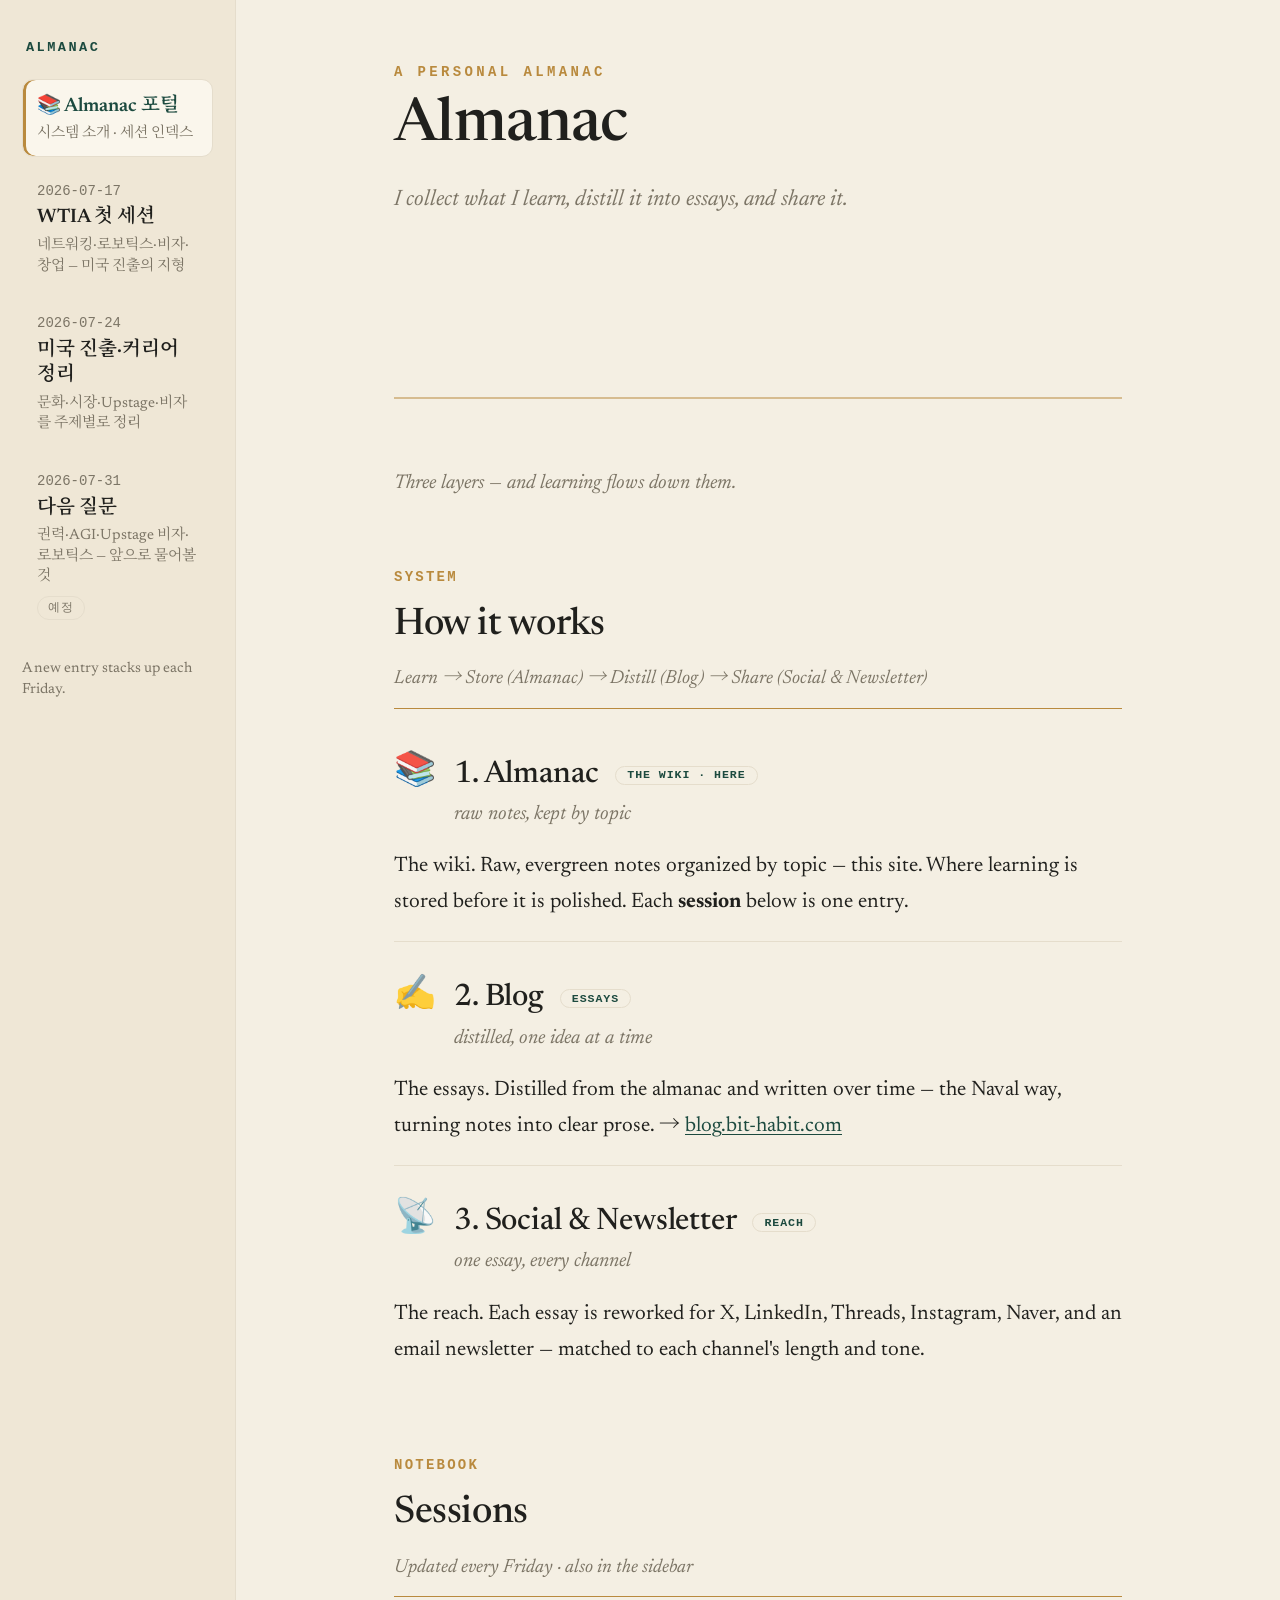
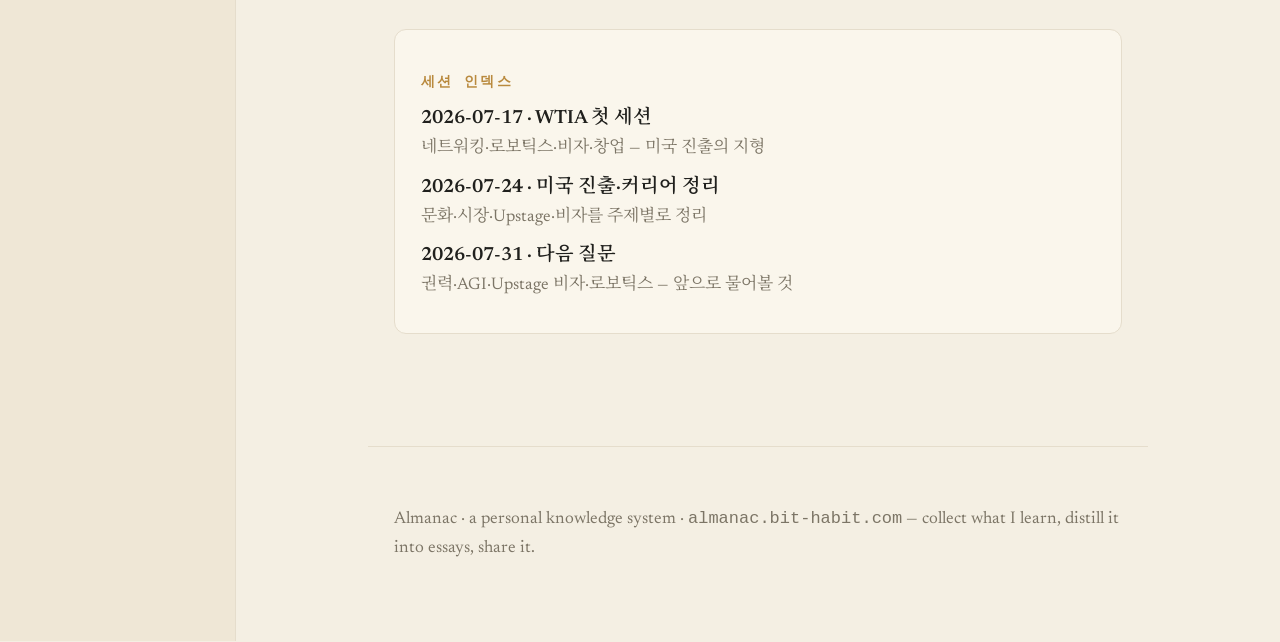
==== commit 956eb196: "Naval 'Almanack' 스타일 리디자인: 공유 theme.css + 세리프 + teal/gold 팔레트 - site/theme.css 신규: 전 페이지 공유. 크림 페이퍼 " ====
--- a/site/index.html
+++ b/site/index.html
@@ -1,111 +1,13 @@
 <!DOCTYPE html>
-<html lang="ko"><head>
+<html lang="en"><head>
 <meta charset="utf-8">
 <meta name="viewport" content="width=device-width, initial-scale=1">
-<title>Almanac — bit-habit 지식 시스템</title>
-<meta name="description" content="Almanac — 배운 것을 정리(Almanac)하고, 에세이(Blog)로 다듬어, 소셜·뉴스레터로 확산하는 개인 지식 발행 시스템.">
-<style>
-  :root{
-    --bg:#fbf5e9; --bg2:#f5ecd8; --card:#fffdf9;
-    --fg:#2b211a; --muted:#8a7b66; --line:#e8dcc4;
-    --red:#e0442e; --gold:#e6a413; --blue:#2f6fd0; --teal:#0e9a89; --purple:#7a5cc0;
-  }
-  *{box-sizing:border-box}
-  html{font-size:20px; scroll-behavior:smooth}
-  body{
-    margin:0; background:var(--bg); color:var(--fg);
-    font-family:-apple-system,"Segoe UI",Roboto,"Noto Sans","Apple SD Gothic Neo","Noto Sans KR",sans-serif;
-    line-height:1.55; -webkit-font-smoothing:antialiased;
-  }
-  a{color:var(--blue); text-underline-offset:3px}
-  .mono{font-family:ui-monospace,"SF Mono",Menlo,Consolas,monospace}
-
-  /* ---------- layout + sidebar (matches session pages; see sessions.js) ---------- */
-  .app{ display:flex; align-items:flex-start; }
-  .sidebar{
-    flex:0 0 232px; position:sticky; top:0; align-self:stretch; min-height:100vh;
-    background:var(--bg2); border-right:1px solid var(--line); padding:1.4rem 1rem;
-  }
-  .sidebar .s-head{
-    font-family:ui-monospace,Menlo,monospace; text-transform:uppercase; letter-spacing:.14em;
-    font-size:.72rem; font-weight:800; color:var(--red); margin:.2rem 0 .8rem .2rem;
-  }
-  .content{ flex:1 1 auto; min-width:0; }
-  #sessionNav{ display:flex; flex-direction:column; gap:.5rem; }
-  .s-item{
-    display:block; text-decoration:none; color:var(--fg);
-    background:var(--card); border:1px solid var(--line); border-radius:.7rem; padding:.6rem .75rem;
-  }
-  .s-item:hover{ border-color:var(--red) }
-  .s-item.active{ border-color:var(--red); box-shadow:inset 3px 0 0 var(--red); background:#fff }
-  .s-item .s-date{ display:block; font-family:ui-monospace,Menlo,monospace; font-size:.72rem; color:var(--muted) }
-  .s-item .s-title{ display:block; font-weight:700; font-size:.95rem; margin-top:.1rem }
-  .s-item .s-sum{ display:block; font-size:.7rem; color:var(--muted); margin-top:.2rem; line-height:1.35 }
-  .s-item .s-badge{
-    display:inline-block; margin-top:.35rem; font-family:ui-monospace,Menlo,monospace;
-    font-size:.6rem; letter-spacing:.08em; text-transform:uppercase; color:var(--muted);
-    background:var(--bg2); border:1px solid var(--line); border-radius:1rem; padding:.05rem .5rem;
-  }
-  .s-item.s-home{ background:#fff4ec; border-color:#f0d6c4 }
-  .s-item.s-home .s-title{ color:#c85a1b }
-  .sidebar .s-foot{ margin-top:.9rem; font-size:.72rem; color:var(--muted); line-height:1.45 }
-  @media (max-width:900px){
-    .app{ flex-direction:column }
-    .sidebar{
-      position:static; min-height:0; width:100%; flex-basis:auto;
-      border-right:none; border-bottom:1px solid var(--line); padding:.8rem 1rem;
-    }
-    #sessionNav{ flex-direction:row; overflow-x:auto; gap:.5rem }
-    .s-item{ flex:0 0 auto; min-width:150px }
-  }
-
-  /* ---------- header ---------- */
-  header.top{ max-width:1000px; margin:0 auto; padding:2.2rem 1.2rem 0.4rem; }
-  .kicker{
-    font-family:ui-monospace,Menlo,Consolas,monospace; text-transform:uppercase;
-    letter-spacing:.2em; font-size:.72rem; color:var(--red); font-weight:700;
-  }
-  header.top h1{
-    font-size:2.4rem; font-weight:900; letter-spacing:-.02em; margin:.35rem 0 .3rem;
-    text-transform:uppercase; line-height:1.05;
-  }
-  header.top .sub{ color:var(--muted); font-size:1.05rem; max-width:60ch }
-
-  /* ---------- main + cards ---------- */
-  main{ max-width:1000px; margin:0 auto; padding:1.2rem 1.2rem 4rem }
-  .card{
-    background:var(--card); border:1px solid var(--line); border-radius:1rem;
-    padding:1.3rem 1.4rem 1.4rem; margin:1.1rem 0;
-    box-shadow:0 8px 0 -4px rgba(120,80,20,.15); border-left:8px solid var(--accent,var(--red)); scroll-margin-top:1rem;
-  }
-  .card .head{ display:flex; align-items:flex-start; gap:.9rem }
-  .card .icon{ font-size:2rem; line-height:1; flex:0 0 auto }
-  .card h2{ font-size:1.4rem; font-weight:900; letter-spacing:-.01em; margin:.05rem 0 .15rem }
-  .card .why{ color:var(--muted); font-size:1rem; font-style:italic; margin:0 }
-  .card .context{ margin:.9rem 0 .2rem; font-size:1.02rem }
-  .card .context p{ margin:.5rem 0 }
-
-  .block-tag{
-    display:block; font-family:ui-monospace,Menlo,monospace; font-size:.72rem;
-    text-transform:uppercase; letter-spacing:.14em; font-weight:800; margin:.9rem 0 .35rem;
-  }
-  footer{ max-width:1000px; margin:0 auto; padding:1.5rem 1.2rem 3rem; color:var(--muted); font-size:.85rem; border-top:1px solid var(--line) }
-  @media (max-width:640px){ html{font-size:18px} header.top h1{font-size:2rem} }
-
-  /* theme sections + chips + TOC */
-  .themehead{ margin:2.6rem 0 .4rem; padding:.7rem 0 .55rem; border-bottom:2px solid #e0662e }
-  .themehead .tnum{ font-family:ui-monospace,Menlo,monospace; font-size:.72rem; font-weight:800; letter-spacing:.14em; color:#c85a1b }
-  .themehead h2{ margin:.15rem 0 0; font-size:1.75rem; font-weight:900; letter-spacing:-.01em }
-  .themehead .tsub{ color:var(--muted); font-size:.92rem; margin:.2rem 0 0 }
-  .chip{ display:inline-block; font-family:ui-monospace,Menlo,monospace; font-size:.6rem; font-weight:800; letter-spacing:.06em; text-transform:uppercase; color:#8a5a2a; background:#fbeede; border:1px solid #ecd6ba; border-radius:1rem; padding:.08rem .5rem; margin-left:.5rem; vertical-align:middle }
-  .toc{ background:var(--card); border:1px solid var(--line); border-radius:.9rem; padding:1rem 1.2rem; margin:1.3rem 0 }
-  .toc .block-tag{ color:#a08a63 }
-  .toc .tgroup{ margin:.5rem 0; font-size:.94rem }
-  .toc .tgroup b{ color:#c85a1b }
-  .toc a{ text-decoration:none; color:var(--fg) }
-  .toc a:hover{ color:var(--red); text-decoration:underline }
-
-</style>
+<title>Almanac — a personal knowledge system</title>
+<meta name="description" content="Almanac — I collect what I learn, distill it into essays, and share it. A personal knowledge system: wiki, blog, and social.">
+<link rel="preconnect" href="https://fonts.googleapis.com">
+<link rel="preconnect" href="https://fonts.gstatic.com" crossorigin>
+<link rel="stylesheet" href="https://fonts.googleapis.com/css2?family=Newsreader:ital,opsz,wght@0,6..72,400;0,6..72,500;1,6..72,400;1,6..72,500&family=Noto+Serif+KR:wght@400;500;600&display=swap">
+<link rel="stylesheet" href="theme.css">
 </head>
 <body data-session="portal">
 
@@ -113,29 +15,38 @@
 <aside class="sidebar">
   <div class="s-head">Almanac</div>
   <nav id="sessionNav"></nav>
-  <div class="s-foot">매주 금요일, 한 세션씩 쌓입니다.</div>
+  <div class="s-foot">A new entry stacks up each Friday.</div>
 </aside>
 <div class="content">
 
-<header class="top"><div class="kicker">bit-habit · 개인 지식 시스템</div>
+<header class="top"><div class="kicker">A PERSONAL ALMANAC</div>
     <h1>Almanac</h1>
-    <p class="sub">배운 것을 raw로 쌓고(Almanac) · 에세이로 다듬고(Blog) · 소셜·뉴스레터로 확산하는 개인 지식 발행 시스템. 나발 라비칸트식으로 식견을 공개적으로 축적합니다.</p></header>
+    <p class="sub">I collect what I learn, distill it into essays, and share it.</p></header>
+
+<div class="hero" aria-hidden="true">
+<svg viewBox="0 0 780 150" preserveAspectRatio="xMidYMid meet">
+  <!-- baseline: a single thin horizon rule, deliberately minimal (Almanack mood) -->
+  <line x1="0" y1="120" x2="780" y2="120" stroke="var(--gold)" stroke-width="1.25"/>
+  <!-- TODO(human): the almanac emblem goes here — a small sun + mountains line drawing,
+       gold stroke, sitting above the horizon (y < 120). Keep it minimal and centered. -->
+</svg>
+</div>
 
 <main>
-<p style="max-width:60ch;color:var(--muted);margin:.2rem 0 0">이 사이트는 제가 매주 배우고 정리한 것을 쌓아 두는 곳입니다. 아래는 그 지식이 흐르는 3단계입니다.</p>
+<p style="color:var(--muted);font-style:italic;margin:.2rem 0 0">Three layers — and learning flows down them.</p>
 
-<div class="themehead"><div class="tnum">SYSTEM</div><h2>3-tier 지식 시스템</h2><p class="tsub">학습 → 📚 Almanac(정리) → ✍️ Blog(에세이) → 📡 Social·Newsletter(확산)</p></div>
+<div class="themehead"><div class="tnum">SYSTEM</div><h2>How it works</h2><p class="tsub">Learn → Store (Almanac) → Distill (Blog) → Share (Social &amp; Newsletter)</p></div>
 
-<section class="card" id="tier-almanac" style="--accent:var(--red)"><div class="head"><div class="icon">📚</div><div><h2>1. Almanac <span class="chip">여기 · 위키</span></h2><p class="why">raw·evergreen 지식을 주제별로</p></div></div>
-<div class="context"><p>매주 배운 것을 주제별로 정리해 쌓는 <b>evergreen 위키</b>입니다. 지금 이 사이트가 Almanac이고, 아래 <b>세션</b>들이 그 항목입니다. 여기선 다듬기 전의 raw 지식과 교차검증된 사실을 모읍니다.</p></div></section>
+<section class="card" id="tier-almanac"><div class="head"><div class="icon">📚</div><div><h2>1. Almanac <span class="chip">the wiki · here</span></h2><p class="why">raw notes, kept by topic</p></div></div>
+<div class="context"><p>The wiki. Raw, evergreen notes organized by topic — this site. Where learning is stored before it is polished. Each <b>session</b> below is one entry.</p></div></section>
 
-<section class="card" id="tier-blog" style="--accent:var(--gold)"><div class="head"><div class="icon">✍️</div><div><h2>2. Blog <span class="chip">시간순 에세이</span></h2><p class="why">Almanac에서 증류한 개인 에세이</p></div></div>
-<div class="context"><p>Almanac의 raw 지식을 <b>시간순 개인 에세이</b>로 다듬어 발행합니다. 나발 라비칸트식으로, 식견을 명료한 글로. → <a href="https://blog.bit-habit.com" target="_blank" rel="noopener">blog.bit-habit.com</a></p></div></section>
+<section class="card" id="tier-blog"><div class="head"><div class="icon">✍️</div><div><h2>2. Blog <span class="chip">essays</span></h2><p class="why">distilled, one idea at a time</p></div></div>
+<div class="context"><p>The essays. Distilled from the almanac and written over time — the Naval way, turning notes into clear prose. → <a href="https://blog.bit-habit.com" target="_blank" rel="noopener">blog.bit-habit.com</a></p></div></section>
 
-<section class="card" id="tier-social" style="--accent:var(--teal)"><div class="head"><div class="icon">📡</div><div><h2>3. Social &amp; Newsletter <span class="chip">확산</span></h2><p class="why">에세이를 채널별로 재가공</p></div></div>
-<div class="context"><p>각 에세이를 <b>X · LinkedIn · Threads · Instagram · 네이버 블로그 · 이메일 뉴스레터</b>로 재가공해 확산합니다. 채널마다 언어·길이·톤 규격을 맞춰 한 번 더 가공합니다.</p></div></section>
+<section class="card" id="tier-social"><div class="head"><div class="icon">📡</div><div><h2>3. Social &amp; Newsletter <span class="chip">reach</span></h2><p class="why">one essay, every channel</p></div></div>
+<div class="context"><p>The reach. Each essay is reworked for X, LinkedIn, Threads, Instagram, Naver, and an email newsletter — matched to each channel's length and tone.</p></div></section>
 
-<div class="themehead"><div class="tnum">ALMANAC</div><h2>세션 (정리 항목)</h2><p class="tsub">매주 금요일 갱신 — 왼쪽 사이드바에서도 이동할 수 있습니다</p></div>
+<div class="themehead"><div class="tnum">NOTEBOOK</div><h2>Sessions</h2><p class="tsub">Updated every Friday · also in the sidebar</p></div>
 <div class="toc"><span class="block-tag">세션 인덱스</span>
 <div class="tgroup"><b><a href="2026-07-17.html">2026-07-17 · WTIA 첫 세션</a></b><br><span style="color:var(--muted);font-size:.88em">네트워킹·로보틱스·비자·창업 — 미국 진출의 지형</span></div>
 <div class="tgroup"><b><a href="2026-07-24.html">2026-07-24 · 미국 진출·커리어 정리</a></b><br><span style="color:var(--muted);font-size:.88em">문화·시장·Upstage·비자를 주제별로 정리</span></div>
@@ -144,7 +55,7 @@
 </main>
 
 <footer>
-  <p>Almanac · bit-habit 개인 지식 시스템 · <span class="mono">almanac.bit-habit.com</span> — 배운 것을 정리(Almanac)하고, 에세이(Blog)로 다듬어, 여러 채널로 나눕니다.</p>
+  <p>Almanac · a personal knowledge system · <span class="mono">almanac.bit-habit.com</span> — collect what I learn, distill it into essays, share it.</p>
 </footer>
 
 </div><!-- /.content -->
--- a/site/theme.css
+++ b/site/theme.css
@@ -0,0 +1,216 @@
+/* ============================================================================
+   theme.css — shared Naval-"Almanack" theme for every page.
+   Palette: cream paper + deep teal-green + muted gold.  Type: Newsreader (EN) +
+   Noto Serif KR (KO), loaded via <link> in each page's <head>.  Mood: minimal,
+   spacious, timeless — subtraction over decoration.
+   All four pages (index + 2026-07-*) link this one sheet; sessions.js unchanged.
+   ========================================================================== */
+
+:root{
+  /* Naval "Almanack" tokens. Var names kept from the old theme so existing
+     selectors keep working; values are remapped to the book-cover palette. */
+  --bg:#f4efe3;        /* cream paper                     */
+  --bg2:#efe7d6;       /* deeper cream — sidebar          */
+  --card:#faf6ec;      /* card / callout surface          */
+  --fg:#20201d;        /* near-black ink                  */
+  --muted:#7c7566;     /* muted ink                       */
+  --line:#e5ddcc;      /* hairline                        */
+
+  --accent:#1c4a3f;    /* deep teal-green — headings, links, emphasis */
+  --gold:#b98a3e;      /* muted gold — rules, pointers, illustration  */
+
+  /* legacy names now fold into the two-tone palette (teal + gold) so the
+     multicolor card borders calm down to one voice. */
+  --red:#1c4a3f; --teal:#1c4a3f; --blue:#245b4e; --purple:#6a5344;
+
+  --serif:"Newsreader","Noto Serif KR",Georgia,"Apple SD Gothic Neo","AppleMyungjo",serif;
+  --mono:ui-monospace,"SF Mono",Menlo,Consolas,monospace;
+}
+*{box-sizing:border-box}
+html{font-size:20px; scroll-behavior:smooth}
+body{
+  margin:0; background:var(--bg); color:var(--fg);
+  font-family:var(--serif); font-weight:400;
+  line-height:1.72; -webkit-font-smoothing:antialiased; text-rendering:optimizeLegibility;
+}
+a{color:var(--accent); text-underline-offset:3px; text-decoration-thickness:1px}
+a:hover{color:var(--gold)}
+.mono{font-family:var(--mono)}
+
+/* ---------- layout + sidebar ---------- */
+.app{ display:flex; align-items:flex-start; }
+.sidebar{
+  flex:0 0 236px; position:sticky; top:0; align-self:stretch; min-height:100vh;
+  background:var(--bg2); border-right:1px solid var(--line); padding:1.6rem 1.1rem;
+}
+.sidebar .s-head{
+  font-family:var(--mono); text-transform:uppercase; letter-spacing:.18em;
+  font-size:.68rem; font-weight:700; color:var(--accent); margin:.2rem 0 1rem .2rem;
+}
+.content{ flex:1 1 auto; min-width:0; }
+#sessionNav{ display:flex; flex-direction:column; gap:.5rem; }
+.s-item{
+  display:block; text-decoration:none; color:var(--fg);
+  background:transparent; border:1px solid transparent; border-radius:.55rem; padding:.55rem .7rem;
+}
+.s-item:hover{ background:var(--card); border-color:var(--line) }
+.s-item.active{ background:var(--card); border-color:var(--line); box-shadow:inset 3px 0 0 var(--gold) }
+.s-item .s-date{ display:block; font-family:var(--mono); font-size:.7rem; color:var(--muted) }
+.s-item .s-title{ display:block; font-weight:600; font-size:.98rem; margin-top:.12rem; line-height:1.3 }
+.s-item .s-sum{ display:block; font-size:.74rem; color:var(--muted); margin-top:.25rem; line-height:1.4 }
+.s-item .s-badge{
+  display:inline-block; margin-top:.4rem; font-family:var(--mono);
+  font-size:.58rem; letter-spacing:.1em; text-transform:uppercase; color:var(--muted);
+  background:var(--bg2); border:1px solid var(--line); border-radius:1rem; padding:.05rem .5rem;
+}
+.s-item.s-home{ border-color:var(--line); background:var(--card) }
+.s-item.s-home .s-title{ color:var(--accent) }
+.sidebar .s-foot{ margin-top:1.1rem; font-size:.72rem; color:var(--muted); line-height:1.5 }
+@media (max-width:900px){
+  .app{ flex-direction:column }
+  .sidebar{
+    position:static; min-height:0; width:100%; flex-basis:auto;
+    border-right:none; border-bottom:1px solid var(--line); padding:.8rem 1rem;
+  }
+  #sessionNav{ flex-direction:row; overflow-x:auto; gap:.5rem }
+  .s-item{ flex:0 0 auto; min-width:158px }
+}
+
+/* ---------- header ---------- */
+header.top{ max-width:780px; margin:0 auto; padding:3rem 1.3rem 0.6rem; }
+.kicker{
+  font-family:var(--mono); text-transform:uppercase;
+  letter-spacing:.24em; font-size:.7rem; color:var(--gold); font-weight:600;
+}
+header.top h1{
+  font-family:var(--serif); font-size:3rem; font-weight:500; letter-spacing:-.01em;
+  margin:.5rem 0 .4rem; line-height:1.08;
+}
+header.top .sub{ color:var(--muted); font-size:1.12rem; max-width:60ch; font-style:italic }
+
+/* hero illustration (portal) */
+.hero{ max-width:780px; margin:1.6rem auto .2rem; padding:0 1.3rem }
+.hero svg{ display:block; width:100%; height:auto }
+
+/* ---------- main + cards ---------- */
+main{ max-width:780px; margin:0 auto; padding:1.6rem 1.3rem 4rem }
+.card{
+  background:transparent; border:0; border-top:1px solid var(--line); border-radius:0;
+  padding:1.8rem 0 .4rem; margin:0; box-shadow:none; scroll-margin-top:1rem;
+}
+.card:first-of-type{ border-top:0 }
+.card .head{ display:flex; align-items:flex-start; gap:.9rem }
+.card .icon{ font-size:1.7rem; line-height:1; flex:0 0 auto; opacity:.9 }
+.card .num{
+  font-family:var(--mono); font-size:.78rem; font-weight:700;
+  color:var(--gold); background:transparent; border:1px solid var(--gold); border-radius:.35rem;
+  padding:.1rem .45rem; flex:0 0 auto; margin-top:.2rem;
+}
+.card h2{ font-family:var(--serif); font-size:1.55rem; font-weight:500; letter-spacing:-.005em; margin:.05rem 0 .2rem; line-height:1.2 }
+.card .why{ color:var(--muted); font-size:1rem; font-style:italic; margin:0 }
+.card .banner{ display:block; width:100%; height:auto; border-radius:.5rem; margin:1rem 0 .2rem; border:1px solid var(--line) }
+.card .portrait{ float:right; width:220px; margin:.2rem 0 .7rem 1.1rem }
+.card .portrait img{ display:block; width:100%; height:auto; border-radius:.5rem; border:1px solid var(--line) }
+.card .portrait figcaption{ font-size:.72rem; color:var(--muted); margin-top:.35rem; line-height:1.35 }
+.card .portrait figcaption .src{ font-family:var(--mono); font-size:.64rem; display:block; margin-top:.1rem }
+.card .portrait figcaption .li{ display:inline-flex; align-items:center; gap:.25rem; margin-top:.25rem; font-weight:700; color:var(--accent); text-decoration:none }
+.card .portrait figcaption .li:hover{ text-decoration:underline }
+@media (max-width:520px){ .card .portrait{ float:none; width:180px; margin:.2rem 0 .6rem 0 } }
+.card ul.tl{ list-style:none; margin:.5rem 0 0; padding:0 }
+.card ul.tl li{ padding:.2rem 0; font-size:.96rem; line-height:1.5; border-left:2px solid var(--line); padding-left:.8rem; margin-left:.15rem }
+.card ul.tl li b.yr{ color:var(--gold); font-variant-numeric:tabular-nums; margin-right:.15rem }
+.card .context{ margin:.9rem 0 .2rem; font-size:1.05rem }
+.card .context p{ margin:.6rem 0 }
+.hl{ background:linear-gradient(transparent 62%, #ecdcb3 62%); padding:0 .1em }
+
+/* verdict badges — teal / gold / muted */
+.verdict{ display:inline-block; font-size:.8rem; font-weight:600; border-radius:2rem; padding:.1rem .6rem; margin:.15rem .2rem .15rem 0; border:1px solid }
+.v-ok{ color:#1f5a3f; background:#e6efe4; border-color:#bcd4c1 }
+.v-mix{ color:#8a6a1a; background:#f5edd8; border-color:#e0cf9a }
+.v-warn{ color:#8a3a24; background:#f1e2da; border-color:#d9b6a6 }
+.v-op{ color:#5a4636; background:#efe7d9; border-color:#d8cbb6 }
+
+.block-tag{
+  display:block; font-family:var(--mono); font-size:.7rem;
+  text-transform:uppercase; letter-spacing:.16em; font-weight:700; color:var(--gold); margin:.9rem 0 .4rem;
+}
+.srcs{ margin:.5rem 0 .2rem; font-size:.92rem }
+.srcs .block-tag{ color:var(--gold) }
+.srcs .row{ margin:.32rem 0; line-height:1.45 }
+.srcs a{ font-weight:600; white-space:normal }
+.srcs .sum{ color:var(--muted) }
+
+.ask{ margin-top:1.1rem; padding:1rem 1.15rem; background:var(--card); border-radius:.6rem; border:1px solid var(--line); border-left:3px solid var(--gold) }
+.ask .block-tag{ color:var(--accent); margin-top:0 }
+.ask ul{ margin:0; padding-left:0; list-style:none }
+.ask li{ font-size:1.1rem; font-weight:500; line-height:1.5; margin:.5rem 0; padding-left:1.4rem; position:relative }
+.ask li::before{ content:"›"; position:absolute; left:.3rem; top:-.05rem; color:var(--gold); font-weight:700; font-size:1.3rem }
+
+footer{ max-width:780px; margin:0 auto; padding:2rem 1.3rem 3rem; color:var(--muted); font-size:.85rem; border-top:1px solid var(--line) }
+@media (max-width:640px){ html{font-size:18px} header.top h1{font-size:2.3rem} }
+
+/* callout — Claude's cross-check box, recolored to a calm teal/cream note */
+.take,.ctake{ margin-top:1.1rem; padding:1rem 1.15rem; background:var(--card); border:1px solid var(--line); border-left:3px solid var(--accent); border-radius:.6rem; font-size:.98rem; line-height:1.6 }
+.take .who,.ctake .who{ display:block; font-family:var(--mono); font-size:.68rem; font-weight:700; text-transform:uppercase; letter-spacing:.12em; color:var(--accent); margin-bottom:.45rem }
+.ctake h4{ margin:.8rem 0 .25rem; font-size:.7rem; text-transform:uppercase; letter-spacing:.12em; color:var(--gold); font-family:var(--mono) }
+.ctake ul{ margin:.2rem 0 .4rem; padding-left:1.15rem }
+.ctake li{ margin:.25rem 0 }
+.ctake p{ margin:.4rem 0 }
+.ctake .src{ font-size:.82rem; color:var(--muted); margin-top:.45rem }
+.ctake .src a{ color:var(--accent); word-break:break-all }
+.ctake h4.wis{ color:var(--purple) }
+.ctake h4.big{ color:var(--accent) }
+.ctake h4.bias{ color:#8a3a24 }
+.ctake blockquote{ margin:.4rem 0 .4rem .2rem; padding:.15rem 0 .15rem .8rem; border-left:2px solid var(--gold); color:#443b2e; font-style:italic }
+.ctake blockquote cite{ display:block; font-style:normal; font-size:.82rem; color:var(--muted); margin-top:.15rem }
+.ctake table{ border-collapse:collapse; width:100%; font-size:.86rem; margin:.4rem 0 }
+.ctake th, .ctake td{ border:1px solid var(--line); padding:.3rem .5rem; text-align:left; vertical-align:top }
+.ctake th{ background:var(--bg2); color:var(--accent); font-size:.78rem; font-weight:600 }
+
+/* theme sections + chips + TOC + reorder list + key quotes */
+.themehead{ margin:3rem 0 .5rem; padding:.2rem 0 .6rem; border-bottom:1px solid var(--gold) }
+.themehead .tnum{ font-family:var(--mono); font-size:.7rem; font-weight:700; letter-spacing:.16em; color:var(--gold) }
+.themehead h2{ font-family:var(--serif); margin:.2rem 0 0; font-size:1.9rem; font-weight:500; letter-spacing:-.01em }
+.themehead .tsub{ color:var(--muted); font-size:.95rem; margin:.25rem 0 0; font-style:italic }
+.chip{ display:inline-block; font-family:var(--mono); font-size:.58rem; font-weight:700; letter-spacing:.08em; text-transform:uppercase; color:var(--accent); background:transparent; border:1px solid var(--line); border-radius:1rem; padding:.08rem .55rem; margin-left:.5rem; vertical-align:middle }
+.keyq{ margin:.8rem 0 .35rem; padding:.7rem .95rem; background:var(--card); border-left:2px solid var(--gold); border-radius:.4rem }
+.keyq .block-tag{ color:var(--gold); margin:.1rem 0 .4rem }
+.keyq .kq{ margin:.35rem 0; font-size:.98rem; line-height:1.55 }
+.keyq .kq b.s{ font-family:var(--mono); font-size:.66rem; color:var(--bg); background:var(--gold); border-radius:.3rem; padding:.03rem .34rem; margin-right:.35rem }
+details.fulldlg{ margin:.5rem 0 .2rem; border:1px solid var(--line); border-radius:.5rem; background:var(--card) }
+details.fulldlg>summary{ cursor:pointer; padding:.5rem .8rem; font-family:var(--mono); font-size:.72rem; font-weight:600; color:var(--muted); list-style:none }
+details.fulldlg>summary::-webkit-details-marker{ display:none }
+details.fulldlg>summary::before{ content:"▸ 전체 대화 보기 " }
+details.fulldlg[open]>summary::before{ content:"▾ 전체 대화 접기 " }
+details.fulldlg>summary span{ display:none }
+details.fulldlg .dialog{ margin-top:0; border-top:1px dashed var(--line); padding:.5rem .8rem .6rem }
+.toc{ background:var(--card); border:1px solid var(--line); border-radius:.6rem; padding:1.1rem 1.3rem; margin:1.6rem 0 }
+.toc .block-tag{ color:var(--gold) }
+.toc .tgroup{ margin:.55rem 0; font-size:.96rem; line-height:1.5 }
+.toc .tgroup b{ color:var(--accent); font-weight:600 }
+.toc a{ text-decoration:none; color:var(--fg) }
+.toc a:hover{ color:var(--accent); text-decoration:underline }
+
+/* reorder list (7/24 · 7/31 pages) */
+.reorder{ margin:0 0 1rem }
+.reorder-head{ font-family:var(--mono); font-size:.7rem; text-transform:uppercase; letter-spacing:.16em; font-weight:700; color:var(--gold) }
+.reorder-head .hint{ color:var(--muted); font-weight:500; letter-spacing:.02em; text-transform:none; font-family:var(--serif) }
+.q-list{ list-style:none; margin:.7rem 0 0; padding:0; counter-reset:q }
+.q-list li{ counter-increment:q; display:flex; align-items:flex-start; gap:.6rem; background:var(--card); border:1px solid var(--line); border-radius:.5rem; padding:.7rem .85rem; margin:.55rem 0; cursor:grab }
+.q-list li.dragging{ opacity:.45 }
+.q-list li.over{ border-color:var(--accent); box-shadow:0 0 0 2px #cfe0d8 }
+.q-list li::before{ content:counter(q); flex:0 0 auto; font-family:var(--mono); font-weight:700; color:var(--bg); background:var(--accent); border-radius:.35rem; padding:.05rem .5rem; font-size:.8rem; margin-top:.22rem }
+.q-text{ flex:1; font-size:1.06rem; font-weight:500; line-height:1.45 }
+.ord-title{ cursor:pointer }
+.ord-title:hover{ color:var(--accent); text-decoration:underline }
+.q-actions{ flex:0 0 auto; display:flex; gap:.2rem }
+.q-actions button{ border:1px solid var(--line); background:var(--card); border-radius:.35rem; width:2rem; height:2rem; font-size:1rem; cursor:pointer; color:var(--fg); line-height:1 }
+.q-actions button:hover{ border-color:var(--accent); color:var(--accent) }
+
+/* edit-questions toggle */
+#editQ{ margin-left:.7rem; font-family:var(--mono); font-size:.7rem; font-weight:700; padding:.25rem .7rem; border:1px solid var(--line); border-radius:.4rem; background:var(--card); color:var(--fg); cursor:pointer; vertical-align:middle }
+#editQ.on{ background:var(--accent); color:var(--bg); border-color:var(--accent) }
+body.qediting .ask li[contenteditable="true"]{ background:#fbf6e8; border-radius:.3rem; outline:none; cursor:text }
+body.qediting .ask li[contenteditable="true"]:focus{ box-shadow:0 0 0 3px #e7d9b0 }
+
+@media print{ .reorder{ display:none } .q-actions{ display:none } #editQ{ display:none } }
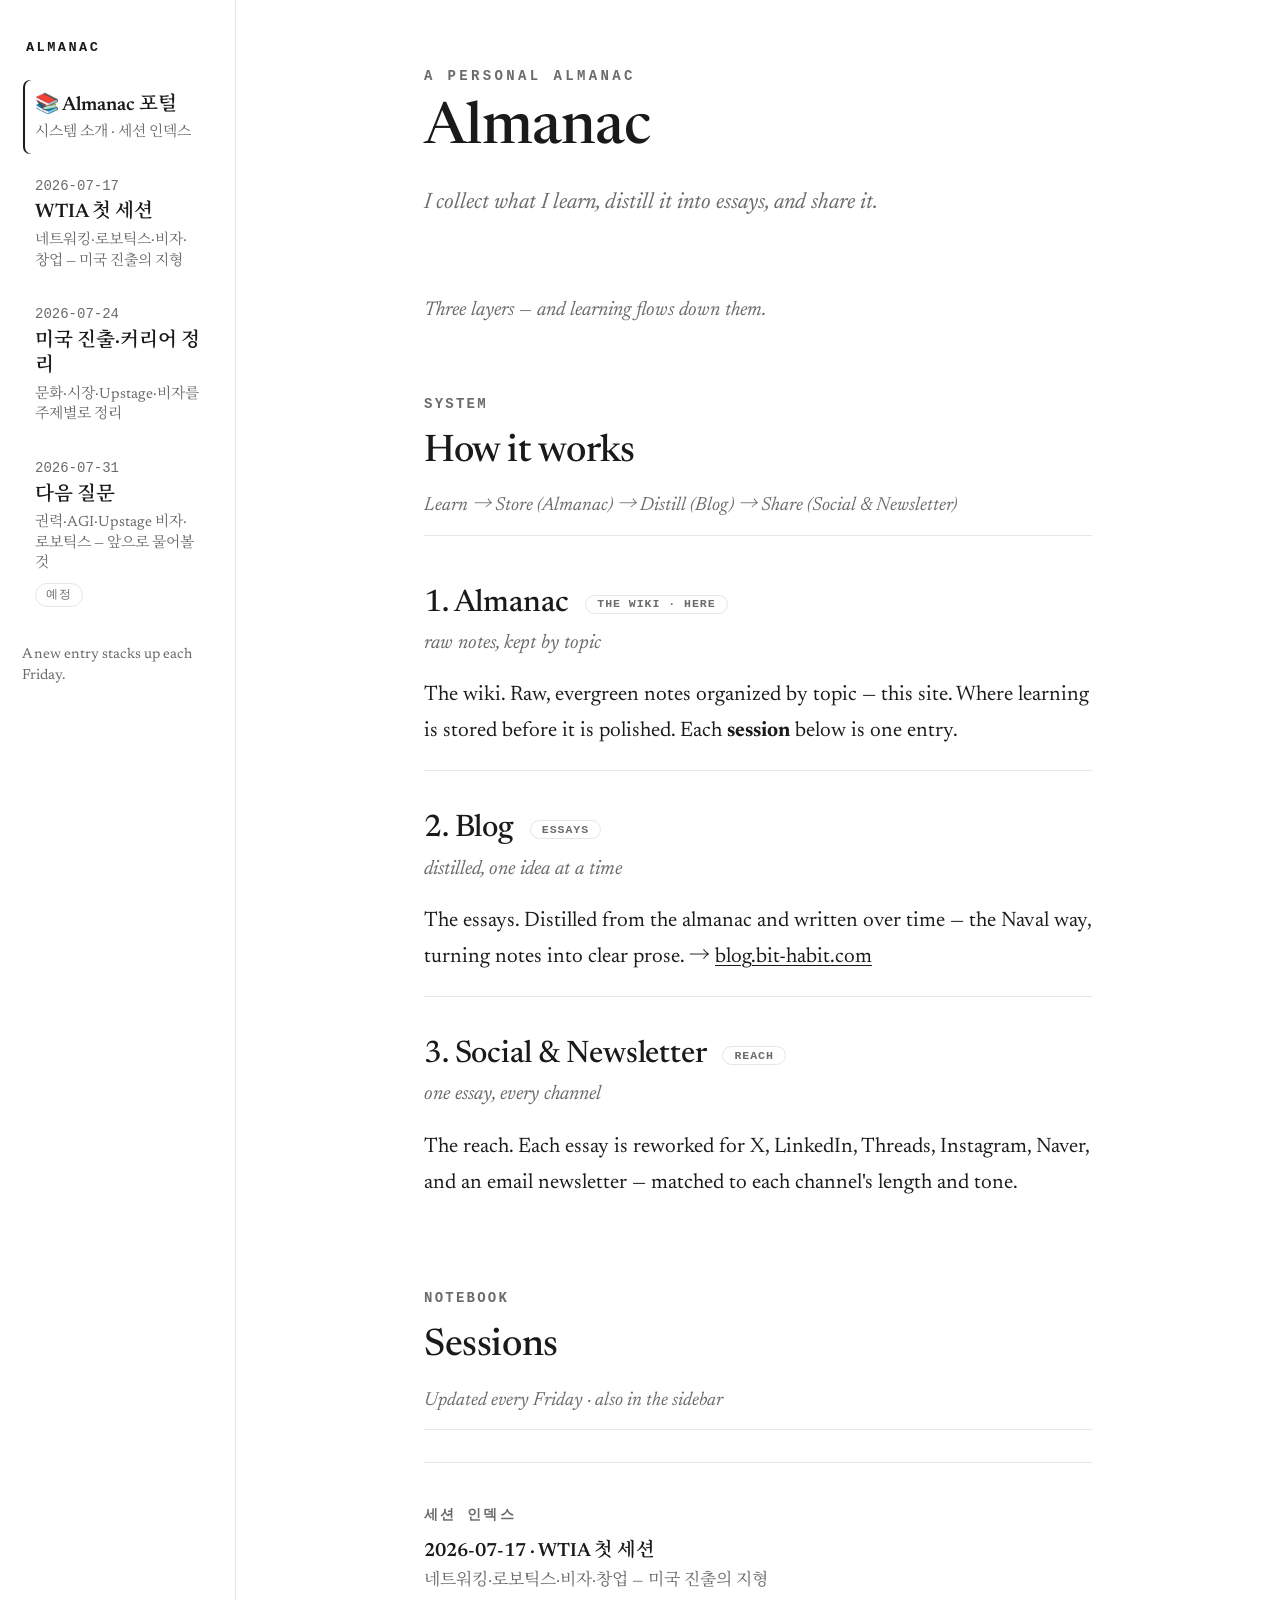
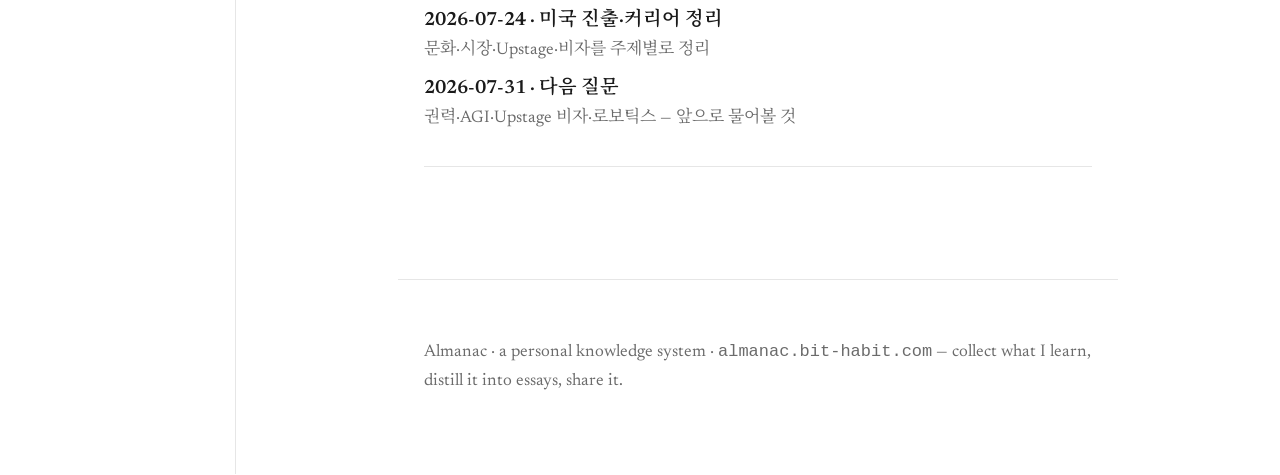
==== commit 77a95926: "theme: nav.al 미니멀로 전환 — 흰 바탕 + 검은 세리프 + 회색 헤어라인, 색 제거 - teal/gold 팔레트 → 화이트/블랙/그레이 3톤. 이모지 아이콘·컬러 배지" ====
--- a/site/index.html
+++ b/site/index.html
@@ -22,15 +22,6 @@
 <header class="top"><div class="kicker">A PERSONAL ALMANAC</div>
     <h1>Almanac</h1>
     <p class="sub">I collect what I learn, distill it into essays, and share it.</p></header>
-
-<div class="hero" aria-hidden="true">
-<svg viewBox="0 0 780 150" preserveAspectRatio="xMidYMid meet">
-  <!-- baseline: a single thin horizon rule, deliberately minimal (Almanack mood) -->
-  <line x1="0" y1="120" x2="780" y2="120" stroke="var(--gold)" stroke-width="1.25"/>
-  <!-- TODO(human): the almanac emblem goes here — a small sun + mountains line drawing,
-       gold stroke, sitting above the horizon (y < 120). Keep it minimal and centered. -->
-</svg>
-</div>
 
 <main>
 <p style="color:var(--muted);font-style:italic;margin:.2rem 0 0">Three layers — and learning flows down them.</p>
--- a/site/theme.css
+++ b/site/theme.css
@@ -1,27 +1,25 @@
 /* ============================================================================
-   theme.css — shared Naval-"Almanack" theme for every page.
-   Palette: cream paper + deep teal-green + muted gold.  Type: Newsreader (EN) +
-   Noto Serif KR (KO), loaded via <link> in each page's <head>.  Mood: minimal,
-   spacious, timeless — subtraction over decoration.
-   All four pages (index + 2026-07-*) link this one sheet; sessions.js unchanged.
+   theme.css — shared theme for every page.  nav.al-minimal: white paper, black
+   serif, thin grey hairlines.  No color — hierarchy comes from size, weight and
+   whitespace only.  Type: Newsreader (EN) + Noto Serif KR (KO), loaded via <link>
+   in each page's <head>.  All pages link this one sheet; sessions.js unchanged.
    ========================================================================== */
 
 :root{
-  /* Naval "Almanack" tokens. Var names kept from the old theme so existing
-     selectors keep working; values are remapped to the book-cover palette. */
-  --bg:#f4efe3;        /* cream paper                     */
-  --bg2:#efe7d6;       /* deeper cream — sidebar          */
-  --card:#faf6ec;      /* card / callout surface          */
-  --fg:#20201d;        /* near-black ink                  */
-  --muted:#7c7566;     /* muted ink                       */
-  --line:#e5ddcc;      /* hairline                        */
-
-  --accent:#1c4a3f;    /* deep teal-green — headings, links, emphasis */
-  --gold:#b98a3e;      /* muted gold — rules, pointers, illustration  */
-
-  /* legacy names now fold into the two-tone palette (teal + gold) so the
-     multicolor card borders calm down to one voice. */
-  --red:#1c4a3f; --teal:#1c4a3f; --blue:#245b4e; --purple:#6a5344;
+  /* nav.al-minimal tokens. Var names kept from earlier themes so existing
+     selectors keep working; every value collapses to white / black / grey. */
+  --bg:#ffffff;        /* white paper                     */
+  --bg2:#ffffff;       /* sidebar — white, split by a rule */
+  --card:#ffffff;      /* boxes — white, split by a rule   */
+  --fg:#1a1a1a;        /* near-black ink                   */
+  --muted:#6b6b6b;     /* grey meta ink                    */
+  --line:#e6e6e6;      /* thin hairline                    */
+
+  --accent:#1a1a1a;    /* headings, links, emphasis — black */
+  --gold:#8a8a8a;      /* small labels / thin rules — grey  */
+
+  /* legacy accent names all fold to ink/grey — no color anywhere. */
+  --red:#1a1a1a; --teal:#1a1a1a; --blue:#1a1a1a; --purple:#555555;
 
   --serif:"Newsreader","Noto Serif KR",Georgia,"Apple SD Gothic Neo","AppleMyungjo",serif;
   --mono:ui-monospace,"SF Mono",Menlo,Consolas,monospace;
@@ -34,7 +32,7 @@
   line-height:1.72; -webkit-font-smoothing:antialiased; text-rendering:optimizeLegibility;
 }
 a{color:var(--accent); text-underline-offset:3px; text-decoration-thickness:1px}
-a:hover{color:var(--gold)}
+a:hover{color:var(--muted)}
 .mono{font-family:var(--mono)}
 
 /* ---------- layout + sidebar ---------- */
@@ -45,26 +43,25 @@
 }
 .sidebar .s-head{
   font-family:var(--mono); text-transform:uppercase; letter-spacing:.18em;
-  font-size:.68rem; font-weight:700; color:var(--accent); margin:.2rem 0 1rem .2rem;
+  font-size:.68rem; font-weight:700; color:var(--fg); margin:.2rem 0 1rem .2rem;
 }
 .content{ flex:1 1 auto; min-width:0; }
-#sessionNav{ display:flex; flex-direction:column; gap:.5rem; }
+#sessionNav{ display:flex; flex-direction:column; gap:.4rem; }
 .s-item{
   display:block; text-decoration:none; color:var(--fg);
-  background:transparent; border:1px solid transparent; border-radius:.55rem; padding:.55rem .7rem;
-}
-.s-item:hover{ background:var(--card); border-color:var(--line) }
-.s-item.active{ background:var(--card); border-color:var(--line); box-shadow:inset 3px 0 0 var(--gold) }
+  background:transparent; border:1px solid transparent; border-radius:.4rem; padding:.5rem .6rem;
+}
+.s-item:hover{ background:#fafafa }
+.s-item.active{ box-shadow:inset 2px 0 0 var(--fg) }
 .s-item .s-date{ display:block; font-family:var(--mono); font-size:.7rem; color:var(--muted) }
 .s-item .s-title{ display:block; font-weight:600; font-size:.98rem; margin-top:.12rem; line-height:1.3 }
 .s-item .s-sum{ display:block; font-size:.74rem; color:var(--muted); margin-top:.25rem; line-height:1.4 }
 .s-item .s-badge{
   display:inline-block; margin-top:.4rem; font-family:var(--mono);
   font-size:.58rem; letter-spacing:.1em; text-transform:uppercase; color:var(--muted);
-  background:var(--bg2); border:1px solid var(--line); border-radius:1rem; padding:.05rem .5rem;
-}
-.s-item.s-home{ border-color:var(--line); background:var(--card) }
-.s-item.s-home .s-title{ color:var(--accent) }
+  background:transparent; border:1px solid var(--line); border-radius:1rem; padding:.05rem .5rem;
+}
+.s-item.s-home .s-title{ color:var(--fg) }
 .sidebar .s-foot{ margin-top:1.1rem; font-size:.72rem; color:var(--muted); line-height:1.5 }
 @media (max-width:900px){
   .app{ flex-direction:column }
@@ -77,40 +74,36 @@
 }
 
 /* ---------- header ---------- */
-header.top{ max-width:780px; margin:0 auto; padding:3rem 1.3rem 0.6rem; }
+header.top{ max-width:720px; margin:0 auto; padding:3.2rem 1.3rem 0.6rem; }
 .kicker{
   font-family:var(--mono); text-transform:uppercase;
-  letter-spacing:.24em; font-size:.7rem; color:var(--gold); font-weight:600;
+  letter-spacing:.24em; font-size:.7rem; color:var(--muted); font-weight:600;
 }
 header.top h1{
-  font-family:var(--serif); font-size:3rem; font-weight:500; letter-spacing:-.01em;
-  margin:.5rem 0 .4rem; line-height:1.08;
-}
-header.top .sub{ color:var(--muted); font-size:1.12rem; max-width:60ch; font-style:italic }
-
-/* hero illustration (portal) */
-.hero{ max-width:780px; margin:1.6rem auto .2rem; padding:0 1.3rem }
-.hero svg{ display:block; width:100%; height:auto }
-
-/* ---------- main + cards ---------- */
-main{ max-width:780px; margin:0 auto; padding:1.6rem 1.3rem 4rem }
+  font-family:var(--serif); font-size:2.9rem; font-weight:500; letter-spacing:-.01em;
+  margin:.5rem 0 .4rem; line-height:1.1;
+}
+header.top .sub{ color:var(--muted); font-size:1.12rem; max-width:62ch; font-style:italic }
+
+/* ---------- main + cards (text-only, hairline dividers) ---------- */
+main{ max-width:720px; margin:0 auto; padding:1.6rem 1.3rem 4rem }
 .card{
   background:transparent; border:0; border-top:1px solid var(--line); border-radius:0;
-  padding:1.8rem 0 .4rem; margin:0; box-shadow:none; scroll-margin-top:1rem;
+  padding:1.9rem 0 .4rem; margin:0; box-shadow:none; scroll-margin-top:1rem;
 }
 .card:first-of-type{ border-top:0 }
 .card .head{ display:flex; align-items:flex-start; gap:.9rem }
-.card .icon{ font-size:1.7rem; line-height:1; flex:0 0 auto; opacity:.9 }
+.card .icon{ display:none }                 /* text-only — no emoji decoration */
 .card .num{
   font-family:var(--mono); font-size:.78rem; font-weight:700;
-  color:var(--gold); background:transparent; border:1px solid var(--gold); border-radius:.35rem;
+  color:var(--muted); background:transparent; border:1px solid var(--line); border-radius:.35rem;
   padding:.1rem .45rem; flex:0 0 auto; margin-top:.2rem;
 }
 .card h2{ font-family:var(--serif); font-size:1.55rem; font-weight:500; letter-spacing:-.005em; margin:.05rem 0 .2rem; line-height:1.2 }
 .card .why{ color:var(--muted); font-size:1rem; font-style:italic; margin:0 }
-.card .banner{ display:block; width:100%; height:auto; border-radius:.5rem; margin:1rem 0 .2rem; border:1px solid var(--line) }
+.card .banner{ display:block; width:100%; height:auto; border-radius:.4rem; margin:1rem 0 .2rem; border:1px solid var(--line) }
 .card .portrait{ float:right; width:220px; margin:.2rem 0 .7rem 1.1rem }
-.card .portrait img{ display:block; width:100%; height:auto; border-radius:.5rem; border:1px solid var(--line) }
+.card .portrait img{ display:block; width:100%; height:auto; border-radius:.4rem; border:1px solid var(--line) }
 .card .portrait figcaption{ font-size:.72rem; color:var(--muted); margin-top:.35rem; line-height:1.35 }
 .card .portrait figcaption .src{ font-family:var(--mono); font-size:.64rem; display:block; margin-top:.1rem }
 .card .portrait figcaption .li{ display:inline-flex; align-items:center; gap:.25rem; margin-top:.25rem; font-weight:700; color:var(--accent); text-decoration:none }
@@ -118,99 +111,94 @@
 @media (max-width:520px){ .card .portrait{ float:none; width:180px; margin:.2rem 0 .6rem 0 } }
 .card ul.tl{ list-style:none; margin:.5rem 0 0; padding:0 }
 .card ul.tl li{ padding:.2rem 0; font-size:.96rem; line-height:1.5; border-left:2px solid var(--line); padding-left:.8rem; margin-left:.15rem }
-.card ul.tl li b.yr{ color:var(--gold); font-variant-numeric:tabular-nums; margin-right:.15rem }
+.card ul.tl li b.yr{ color:var(--fg); font-variant-numeric:tabular-nums; margin-right:.15rem }
 .card .context{ margin:.9rem 0 .2rem; font-size:1.05rem }
 .card .context p{ margin:.6rem 0 }
-.hl{ background:linear-gradient(transparent 62%, #ecdcb3 62%); padding:0 .1em }
-
-/* verdict badges — teal / gold / muted */
-.verdict{ display:inline-block; font-size:.8rem; font-weight:600; border-radius:2rem; padding:.1rem .6rem; margin:.15rem .2rem .15rem 0; border:1px solid }
-.v-ok{ color:#1f5a3f; background:#e6efe4; border-color:#bcd4c1 }
-.v-mix{ color:#8a6a1a; background:#f5edd8; border-color:#e0cf9a }
-.v-warn{ color:#8a3a24; background:#f1e2da; border-color:#d9b6a6 }
-.v-op{ color:#5a4636; background:#efe7d9; border-color:#d8cbb6 }
+.hl{ background:#efefef; padding:0 .1em }
+
+/* verdict badges — greyscale */
+.verdict{ display:inline-block; font-size:.8rem; font-weight:600; border-radius:2rem; padding:.1rem .6rem; margin:.15rem .2rem .15rem 0; border:1px solid var(--line); color:var(--fg); background:#fafafa }
+.v-ok,.v-mix,.v-warn,.v-op{ color:var(--fg); background:#fafafa; border-color:var(--line) }
 
 .block-tag{
   display:block; font-family:var(--mono); font-size:.7rem;
-  text-transform:uppercase; letter-spacing:.16em; font-weight:700; color:var(--gold); margin:.9rem 0 .4rem;
+  text-transform:uppercase; letter-spacing:.16em; font-weight:700; color:var(--muted); margin:.9rem 0 .4rem;
 }
 .srcs{ margin:.5rem 0 .2rem; font-size:.92rem }
-.srcs .block-tag{ color:var(--gold) }
+.srcs .block-tag{ color:var(--muted) }
 .srcs .row{ margin:.32rem 0; line-height:1.45 }
 .srcs a{ font-weight:600; white-space:normal }
 .srcs .sum{ color:var(--muted) }
 
-.ask{ margin-top:1.1rem; padding:1rem 1.15rem; background:var(--card); border-radius:.6rem; border:1px solid var(--line); border-left:3px solid var(--gold) }
-.ask .block-tag{ color:var(--accent); margin-top:0 }
+.ask{ margin-top:1.1rem; padding:1rem 1.15rem; background:transparent; border:0; border-left:2px solid var(--line) }
+.ask .block-tag{ color:var(--fg); margin-top:0 }
 .ask ul{ margin:0; padding-left:0; list-style:none }
 .ask li{ font-size:1.1rem; font-weight:500; line-height:1.5; margin:.5rem 0; padding-left:1.4rem; position:relative }
-.ask li::before{ content:"›"; position:absolute; left:.3rem; top:-.05rem; color:var(--gold); font-weight:700; font-size:1.3rem }
-
-footer{ max-width:780px; margin:0 auto; padding:2rem 1.3rem 3rem; color:var(--muted); font-size:.85rem; border-top:1px solid var(--line) }
-@media (max-width:640px){ html{font-size:18px} header.top h1{font-size:2.3rem} }
-
-/* callout — Claude's cross-check box, recolored to a calm teal/cream note */
-.take,.ctake{ margin-top:1.1rem; padding:1rem 1.15rem; background:var(--card); border:1px solid var(--line); border-left:3px solid var(--accent); border-radius:.6rem; font-size:.98rem; line-height:1.6 }
-.take .who,.ctake .who{ display:block; font-family:var(--mono); font-size:.68rem; font-weight:700; text-transform:uppercase; letter-spacing:.12em; color:var(--accent); margin-bottom:.45rem }
-.ctake h4{ margin:.8rem 0 .25rem; font-size:.7rem; text-transform:uppercase; letter-spacing:.12em; color:var(--gold); font-family:var(--mono) }
+.ask li::before{ content:"›"; position:absolute; left:.3rem; top:-.05rem; color:var(--muted); font-weight:700; font-size:1.3rem }
+
+footer{ max-width:720px; margin:0 auto; padding:2rem 1.3rem 3rem; color:var(--muted); font-size:.85rem; border-top:1px solid var(--line) }
+@media (max-width:640px){ html{font-size:18px} header.top h1{font-size:2.2rem} }
+
+/* callout — kept as a quiet left-ruled note, no fill */
+.take,.ctake{ margin-top:1.1rem; padding:.3rem 0 .3rem 1rem; background:transparent; border:0; border-left:2px solid var(--line); border-radius:0; font-size:.98rem; line-height:1.6 }
+.take .who,.ctake .who{ display:block; font-family:var(--mono); font-size:.68rem; font-weight:700; text-transform:uppercase; letter-spacing:.12em; color:var(--muted); margin-bottom:.45rem }
+.ctake h4{ margin:.8rem 0 .25rem; font-size:.7rem; text-transform:uppercase; letter-spacing:.12em; color:var(--muted); font-family:var(--mono) }
 .ctake ul{ margin:.2rem 0 .4rem; padding-left:1.15rem }
 .ctake li{ margin:.25rem 0 }
 .ctake p{ margin:.4rem 0 }
 .ctake .src{ font-size:.82rem; color:var(--muted); margin-top:.45rem }
 .ctake .src a{ color:var(--accent); word-break:break-all }
-.ctake h4.wis{ color:var(--purple) }
-.ctake h4.big{ color:var(--accent) }
-.ctake h4.bias{ color:#8a3a24 }
-.ctake blockquote{ margin:.4rem 0 .4rem .2rem; padding:.15rem 0 .15rem .8rem; border-left:2px solid var(--gold); color:#443b2e; font-style:italic }
+.ctake h4.wis,.ctake h4.big,.ctake h4.bias{ color:var(--muted) }
+.ctake blockquote{ margin:.4rem 0 .4rem .2rem; padding:.15rem 0 .15rem .8rem; border-left:2px solid var(--line); color:#333; font-style:italic }
 .ctake blockquote cite{ display:block; font-style:normal; font-size:.82rem; color:var(--muted); margin-top:.15rem }
 .ctake table{ border-collapse:collapse; width:100%; font-size:.86rem; margin:.4rem 0 }
 .ctake th, .ctake td{ border:1px solid var(--line); padding:.3rem .5rem; text-align:left; vertical-align:top }
-.ctake th{ background:var(--bg2); color:var(--accent); font-size:.78rem; font-weight:600 }
-
-/* theme sections + chips + TOC + reorder list + key quotes */
-.themehead{ margin:3rem 0 .5rem; padding:.2rem 0 .6rem; border-bottom:1px solid var(--gold) }
-.themehead .tnum{ font-family:var(--mono); font-size:.7rem; font-weight:700; letter-spacing:.16em; color:var(--gold) }
+.ctake th{ background:#fafafa; color:var(--fg); font-size:.78rem; font-weight:600 }
+
+/* theme sections + chips + TOC */
+.themehead{ margin:3rem 0 .5rem; padding:.2rem 0 .6rem; border-bottom:1px solid var(--line) }
+.themehead .tnum{ font-family:var(--mono); font-size:.7rem; font-weight:700; letter-spacing:.16em; color:var(--muted) }
 .themehead h2{ font-family:var(--serif); margin:.2rem 0 0; font-size:1.9rem; font-weight:500; letter-spacing:-.01em }
 .themehead .tsub{ color:var(--muted); font-size:.95rem; margin:.25rem 0 0; font-style:italic }
-.chip{ display:inline-block; font-family:var(--mono); font-size:.58rem; font-weight:700; letter-spacing:.08em; text-transform:uppercase; color:var(--accent); background:transparent; border:1px solid var(--line); border-radius:1rem; padding:.08rem .55rem; margin-left:.5rem; vertical-align:middle }
-.keyq{ margin:.8rem 0 .35rem; padding:.7rem .95rem; background:var(--card); border-left:2px solid var(--gold); border-radius:.4rem }
-.keyq .block-tag{ color:var(--gold); margin:.1rem 0 .4rem }
+.chip{ display:inline-block; font-family:var(--mono); font-size:.58rem; font-weight:700; letter-spacing:.08em; text-transform:uppercase; color:var(--muted); background:transparent; border:1px solid var(--line); border-radius:1rem; padding:.08rem .55rem; margin-left:.5rem; vertical-align:middle }
+.keyq{ margin:.8rem 0 .35rem; padding:.3rem 0 .3rem 1rem; background:transparent; border-left:2px solid var(--line); border-radius:0 }
+.keyq .block-tag{ color:var(--muted); margin:.1rem 0 .4rem }
 .keyq .kq{ margin:.35rem 0; font-size:.98rem; line-height:1.55 }
-.keyq .kq b.s{ font-family:var(--mono); font-size:.66rem; color:var(--bg); background:var(--gold); border-radius:.3rem; padding:.03rem .34rem; margin-right:.35rem }
-details.fulldlg{ margin:.5rem 0 .2rem; border:1px solid var(--line); border-radius:.5rem; background:var(--card) }
+.keyq .kq b.s{ font-family:var(--mono); font-size:.66rem; color:var(--bg); background:var(--fg); border-radius:.3rem; padding:.03rem .34rem; margin-right:.35rem }
+details.fulldlg{ margin:.5rem 0 .2rem; border:1px solid var(--line); border-radius:.4rem; background:transparent }
 details.fulldlg>summary{ cursor:pointer; padding:.5rem .8rem; font-family:var(--mono); font-size:.72rem; font-weight:600; color:var(--muted); list-style:none }
 details.fulldlg>summary::-webkit-details-marker{ display:none }
 details.fulldlg>summary::before{ content:"▸ 전체 대화 보기 " }
 details.fulldlg[open]>summary::before{ content:"▾ 전체 대화 접기 " }
 details.fulldlg>summary span{ display:none }
 details.fulldlg .dialog{ margin-top:0; border-top:1px dashed var(--line); padding:.5rem .8rem .6rem }
-.toc{ background:var(--card); border:1px solid var(--line); border-radius:.6rem; padding:1.1rem 1.3rem; margin:1.6rem 0 }
-.toc .block-tag{ color:var(--gold) }
+.toc{ background:transparent; border:0; border-top:1px solid var(--line); border-bottom:1px solid var(--line); border-radius:0; padding:1.1rem 0; margin:1.6rem 0 }
+.toc .block-tag{ color:var(--muted) }
 .toc .tgroup{ margin:.55rem 0; font-size:.96rem; line-height:1.5 }
-.toc .tgroup b{ color:var(--accent); font-weight:600 }
+.toc .tgroup b{ color:var(--fg); font-weight:600 }
 .toc a{ text-decoration:none; color:var(--fg) }
-.toc a:hover{ color:var(--accent); text-decoration:underline }
+.toc a:hover{ color:var(--muted); text-decoration:underline }
 
 /* reorder list (7/24 · 7/31 pages) */
 .reorder{ margin:0 0 1rem }
-.reorder-head{ font-family:var(--mono); font-size:.7rem; text-transform:uppercase; letter-spacing:.16em; font-weight:700; color:var(--gold) }
+.reorder-head{ font-family:var(--mono); font-size:.7rem; text-transform:uppercase; letter-spacing:.16em; font-weight:700; color:var(--muted) }
 .reorder-head .hint{ color:var(--muted); font-weight:500; letter-spacing:.02em; text-transform:none; font-family:var(--serif) }
 .q-list{ list-style:none; margin:.7rem 0 0; padding:0; counter-reset:q }
-.q-list li{ counter-increment:q; display:flex; align-items:flex-start; gap:.6rem; background:var(--card); border:1px solid var(--line); border-radius:.5rem; padding:.7rem .85rem; margin:.55rem 0; cursor:grab }
+.q-list li{ counter-increment:q; display:flex; align-items:flex-start; gap:.6rem; background:transparent; border:1px solid var(--line); border-radius:.4rem; padding:.7rem .85rem; margin:.55rem 0; cursor:grab }
 .q-list li.dragging{ opacity:.45 }
-.q-list li.over{ border-color:var(--accent); box-shadow:0 0 0 2px #cfe0d8 }
-.q-list li::before{ content:counter(q); flex:0 0 auto; font-family:var(--mono); font-weight:700; color:var(--bg); background:var(--accent); border-radius:.35rem; padding:.05rem .5rem; font-size:.8rem; margin-top:.22rem }
+.q-list li.over{ border-color:var(--fg); box-shadow:0 0 0 2px #dcdcdc }
+.q-list li::before{ content:counter(q); flex:0 0 auto; font-family:var(--mono); font-weight:700; color:var(--bg); background:var(--fg); border-radius:.35rem; padding:.05rem .5rem; font-size:.8rem; margin-top:.22rem }
 .q-text{ flex:1; font-size:1.06rem; font-weight:500; line-height:1.45 }
 .ord-title{ cursor:pointer }
-.ord-title:hover{ color:var(--accent); text-decoration:underline }
+.ord-title:hover{ color:var(--fg); text-decoration:underline }
 .q-actions{ flex:0 0 auto; display:flex; gap:.2rem }
-.q-actions button{ border:1px solid var(--line); background:var(--card); border-radius:.35rem; width:2rem; height:2rem; font-size:1rem; cursor:pointer; color:var(--fg); line-height:1 }
-.q-actions button:hover{ border-color:var(--accent); color:var(--accent) }
+.q-actions button{ border:1px solid var(--line); background:transparent; border-radius:.35rem; width:2rem; height:2rem; font-size:1rem; cursor:pointer; color:var(--fg); line-height:1 }
+.q-actions button:hover{ border-color:var(--fg) }
 
 /* edit-questions toggle */
-#editQ{ margin-left:.7rem; font-family:var(--mono); font-size:.7rem; font-weight:700; padding:.25rem .7rem; border:1px solid var(--line); border-radius:.4rem; background:var(--card); color:var(--fg); cursor:pointer; vertical-align:middle }
-#editQ.on{ background:var(--accent); color:var(--bg); border-color:var(--accent) }
-body.qediting .ask li[contenteditable="true"]{ background:#fbf6e8; border-radius:.3rem; outline:none; cursor:text }
-body.qediting .ask li[contenteditable="true"]:focus{ box-shadow:0 0 0 3px #e7d9b0 }
+#editQ{ margin-left:.7rem; font-family:var(--mono); font-size:.7rem; font-weight:700; padding:.25rem .7rem; border:1px solid var(--line); border-radius:.4rem; background:transparent; color:var(--fg); cursor:pointer; vertical-align:middle }
+#editQ.on{ background:var(--fg); color:var(--bg); border-color:var(--fg) }
+body.qediting .ask li[contenteditable="true"]{ background:#f5f5f5; border-radius:.3rem; outline:none; cursor:text }
+body.qediting .ask li[contenteditable="true"]:focus{ box-shadow:0 0 0 3px #dcdcdc }
 
 @media print{ .reorder{ display:none } .q-actions{ display:none } #editQ{ display:none } }
